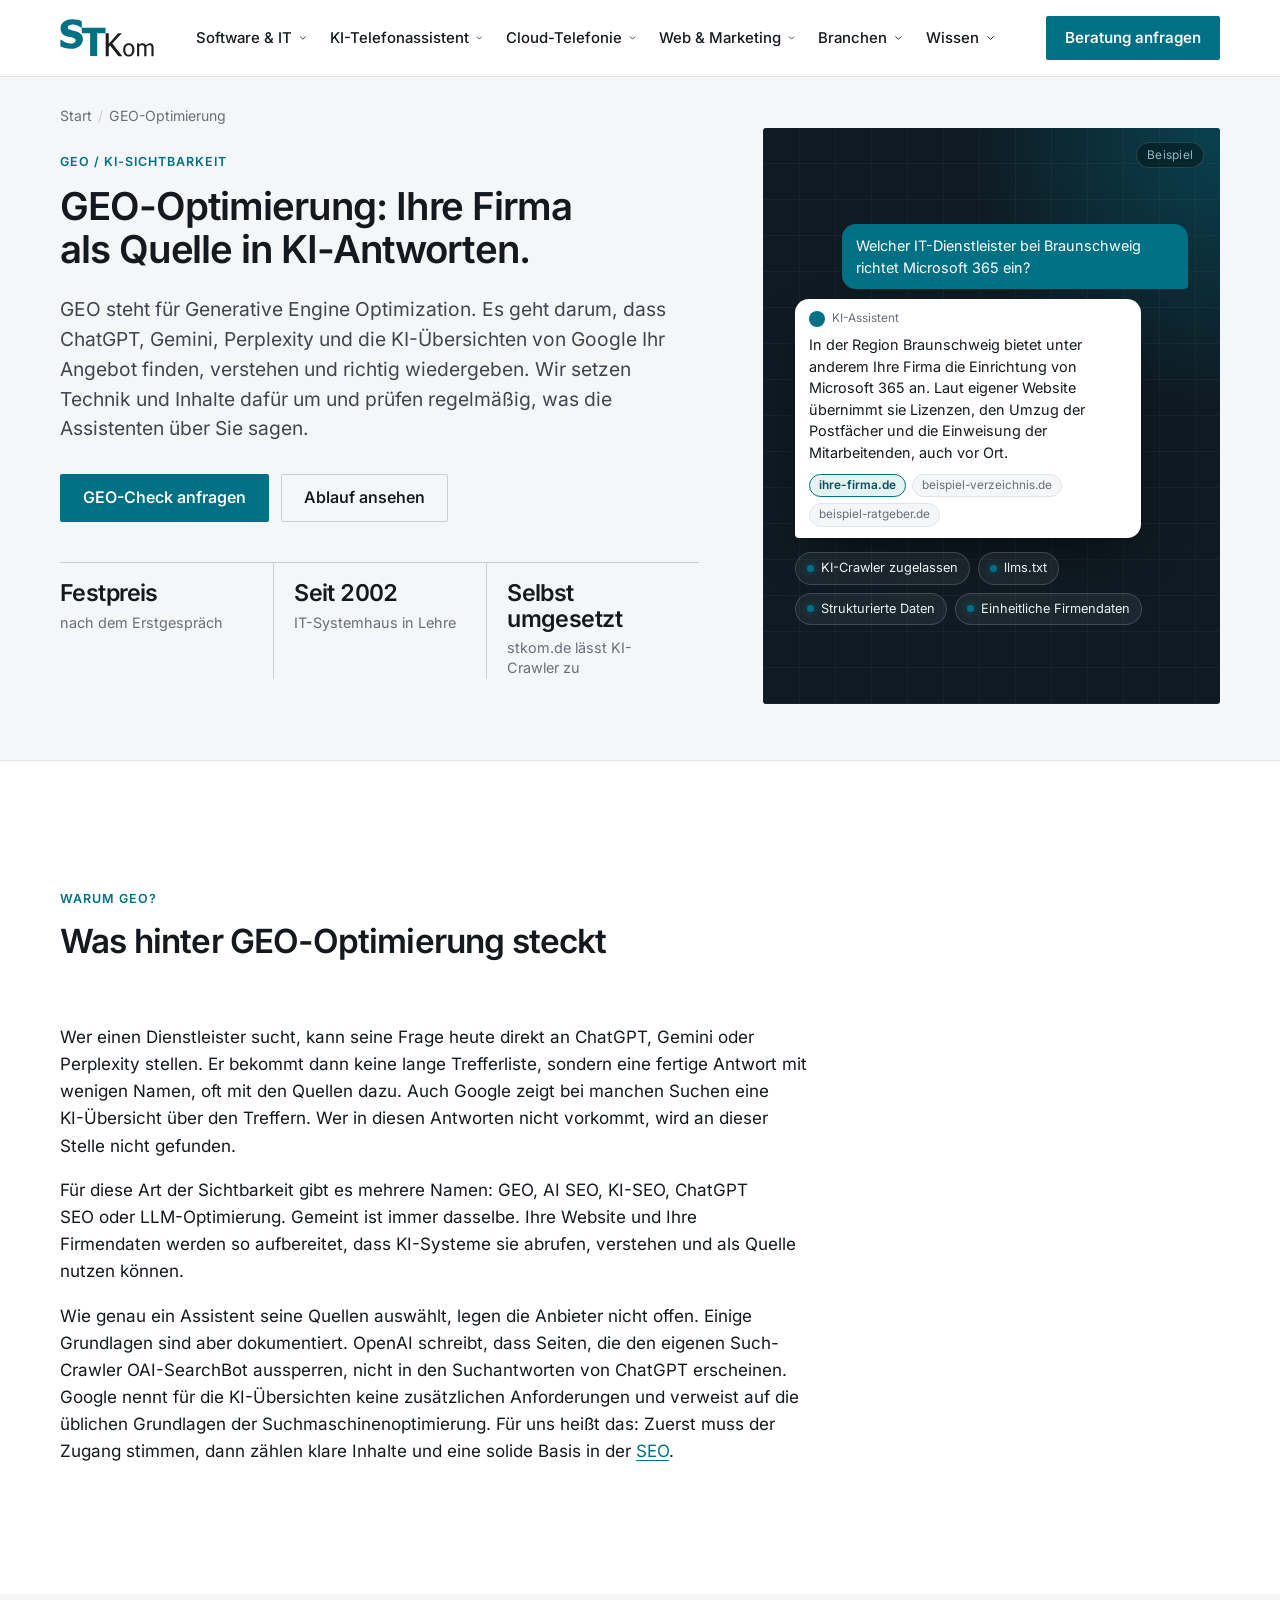
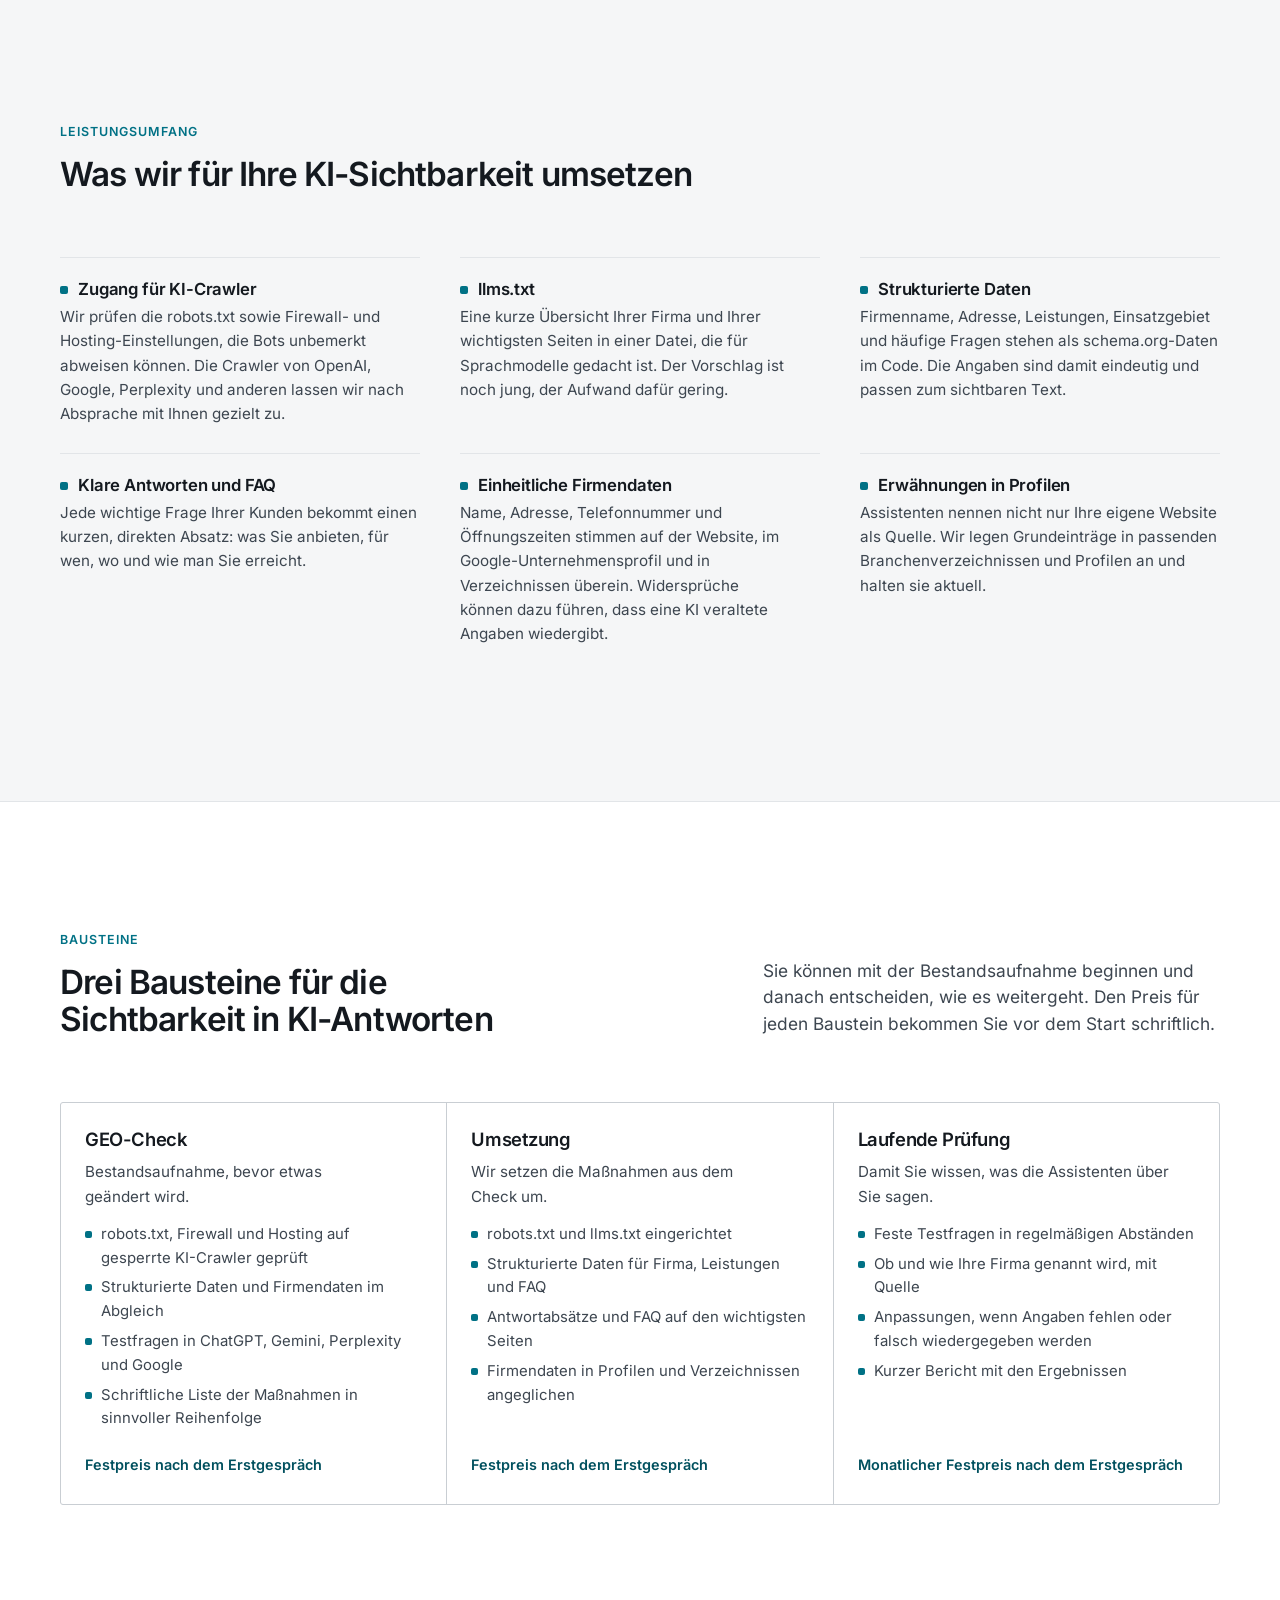
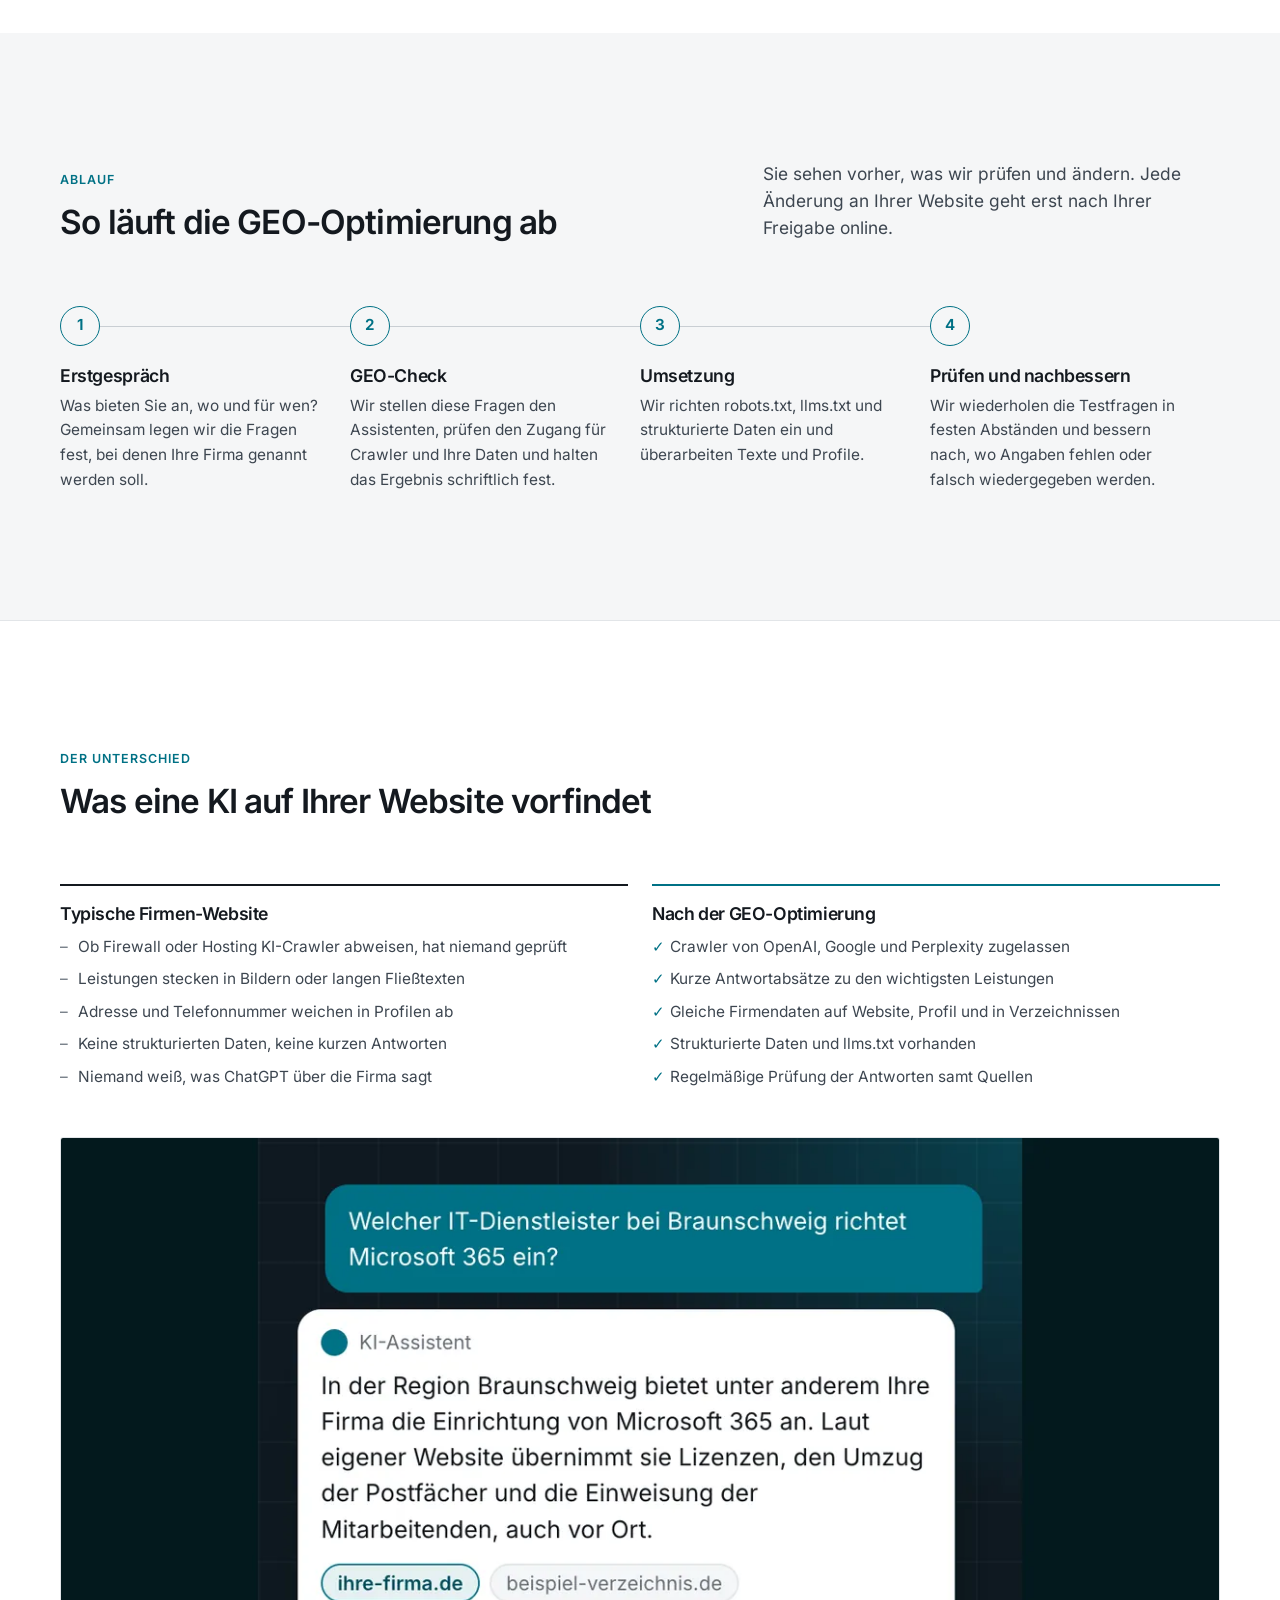
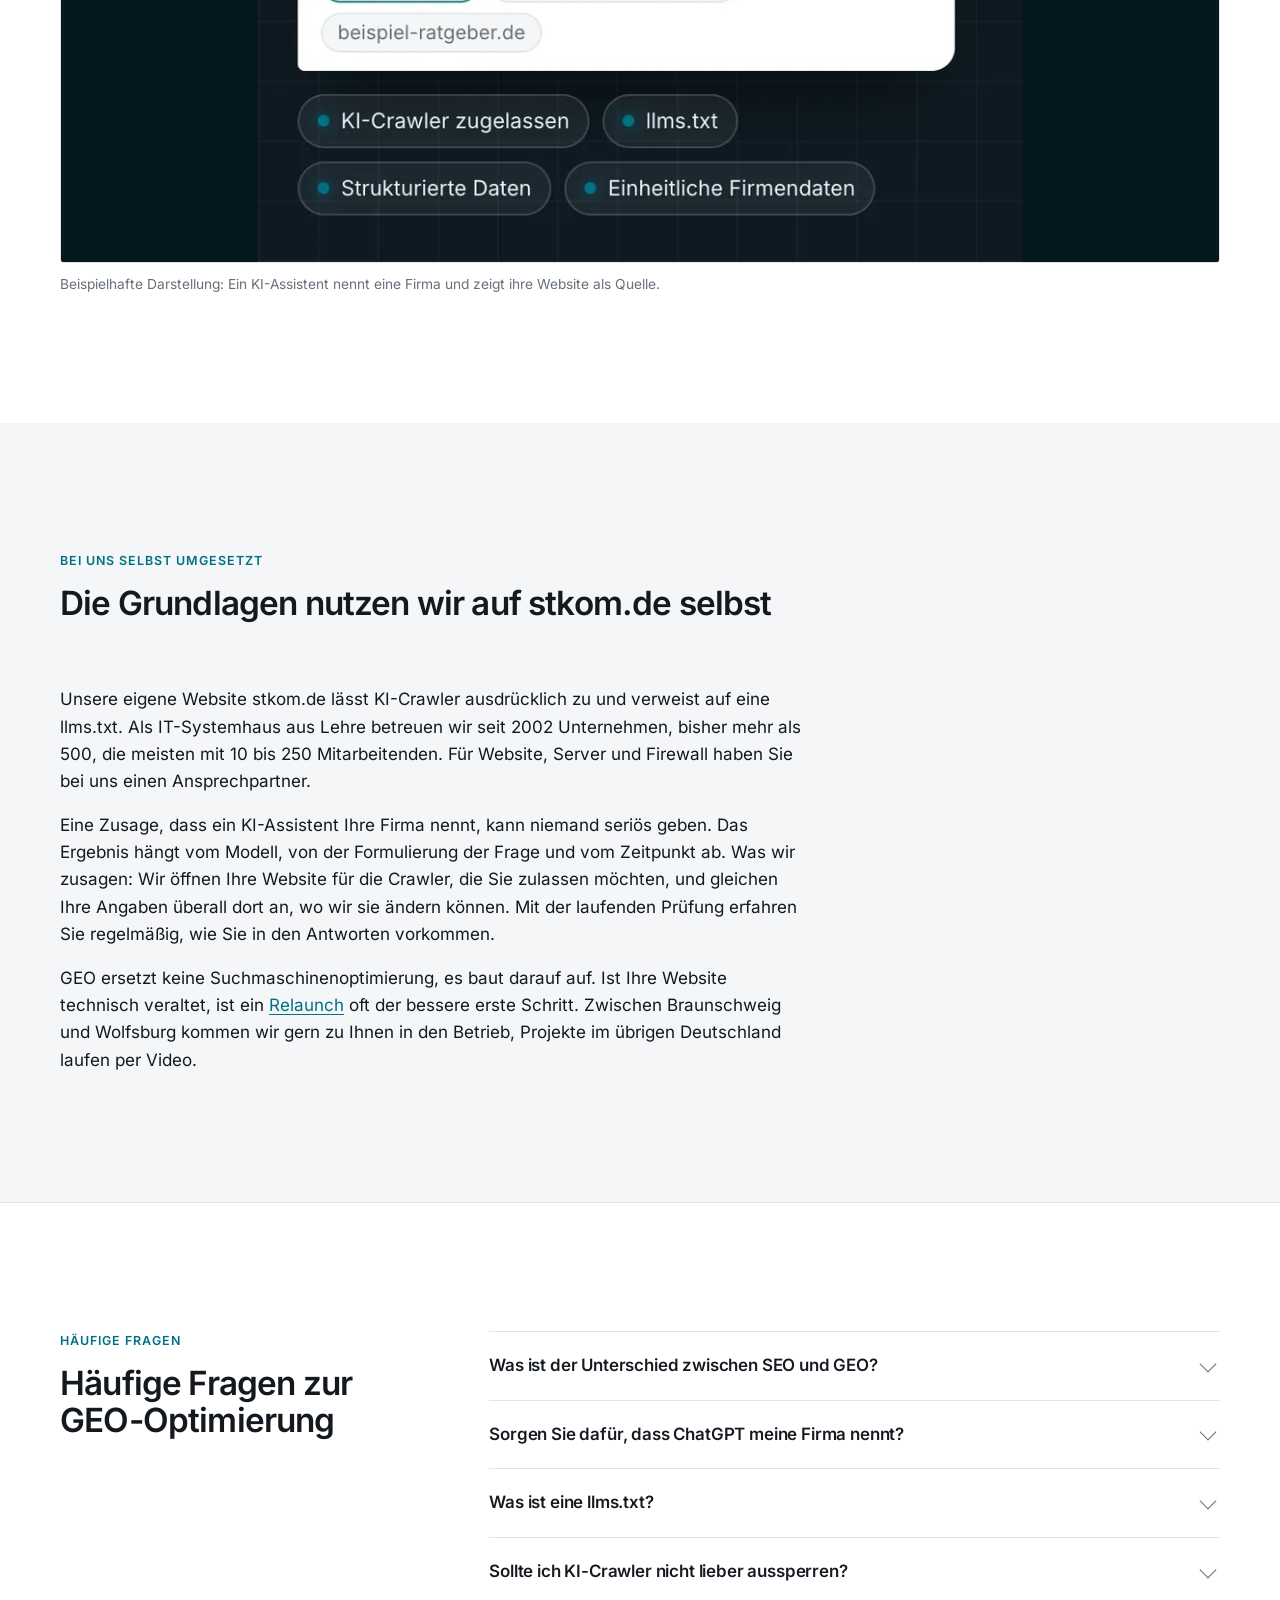
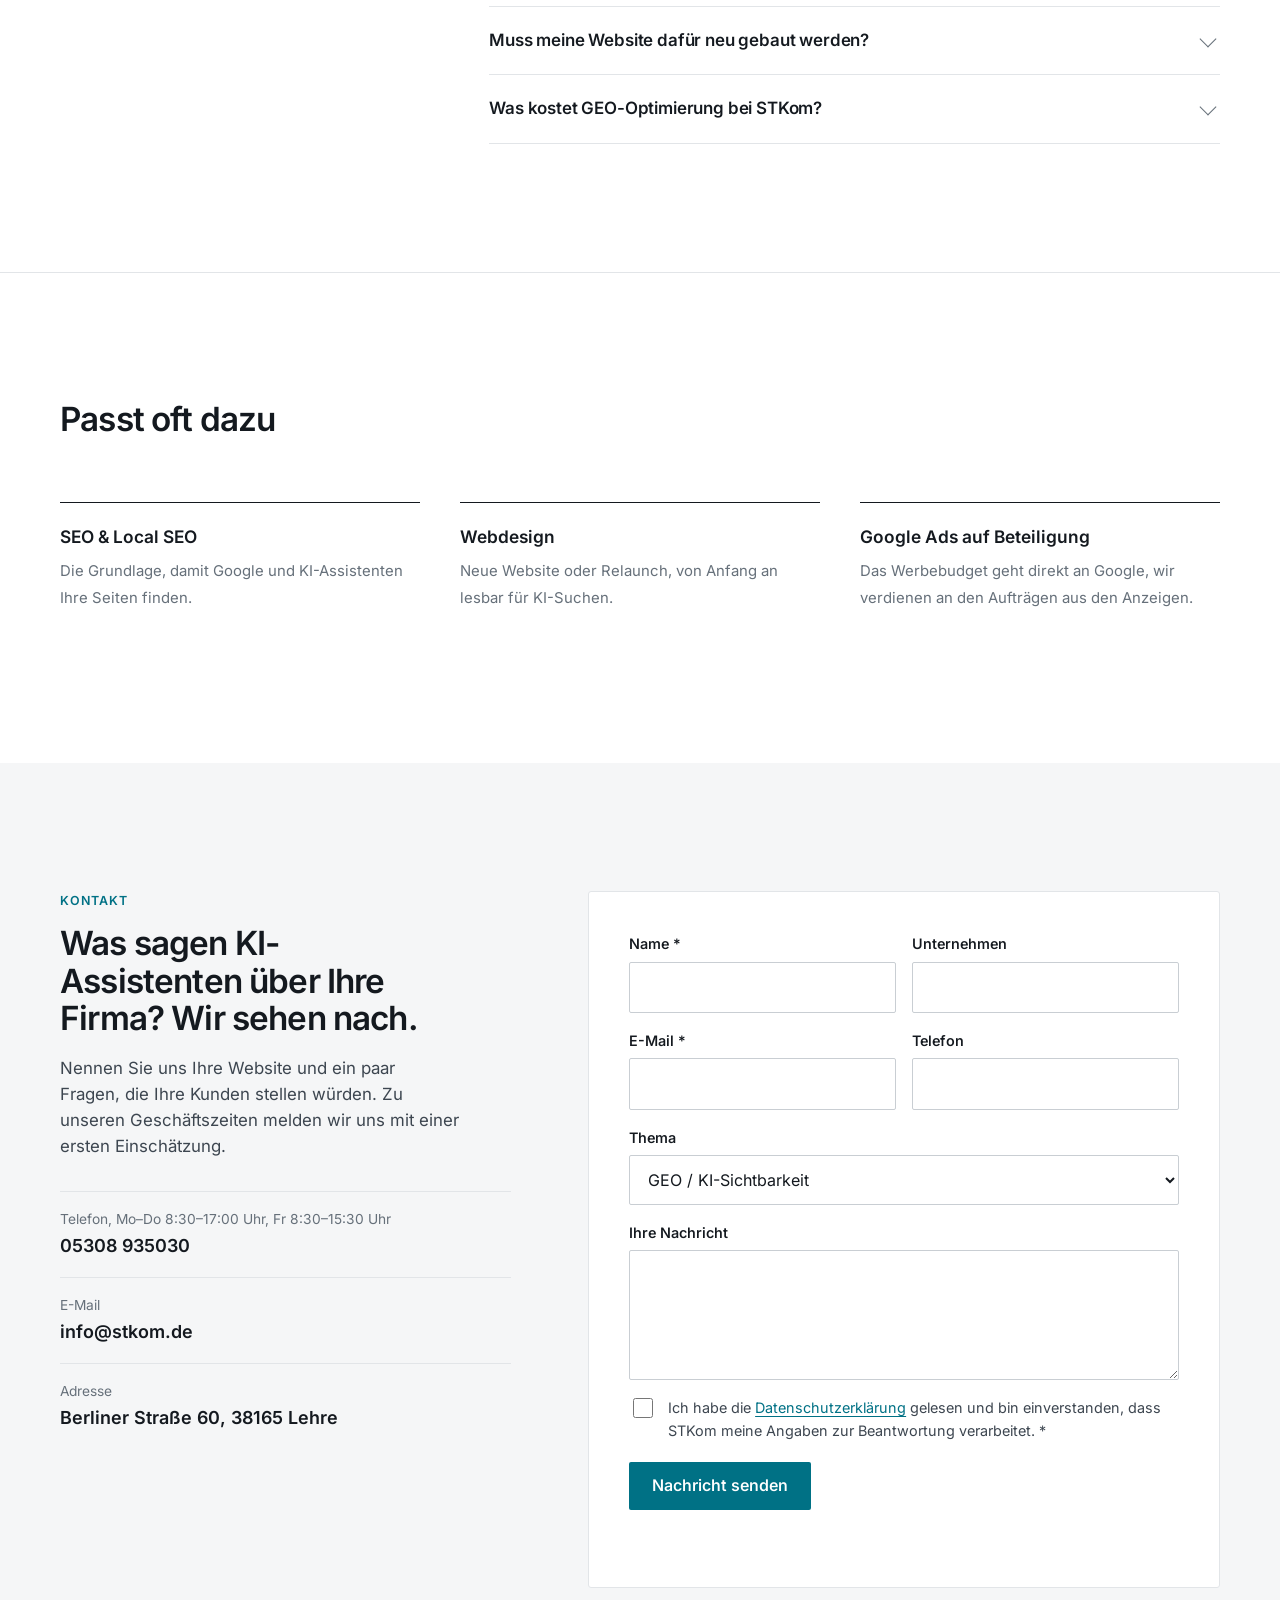
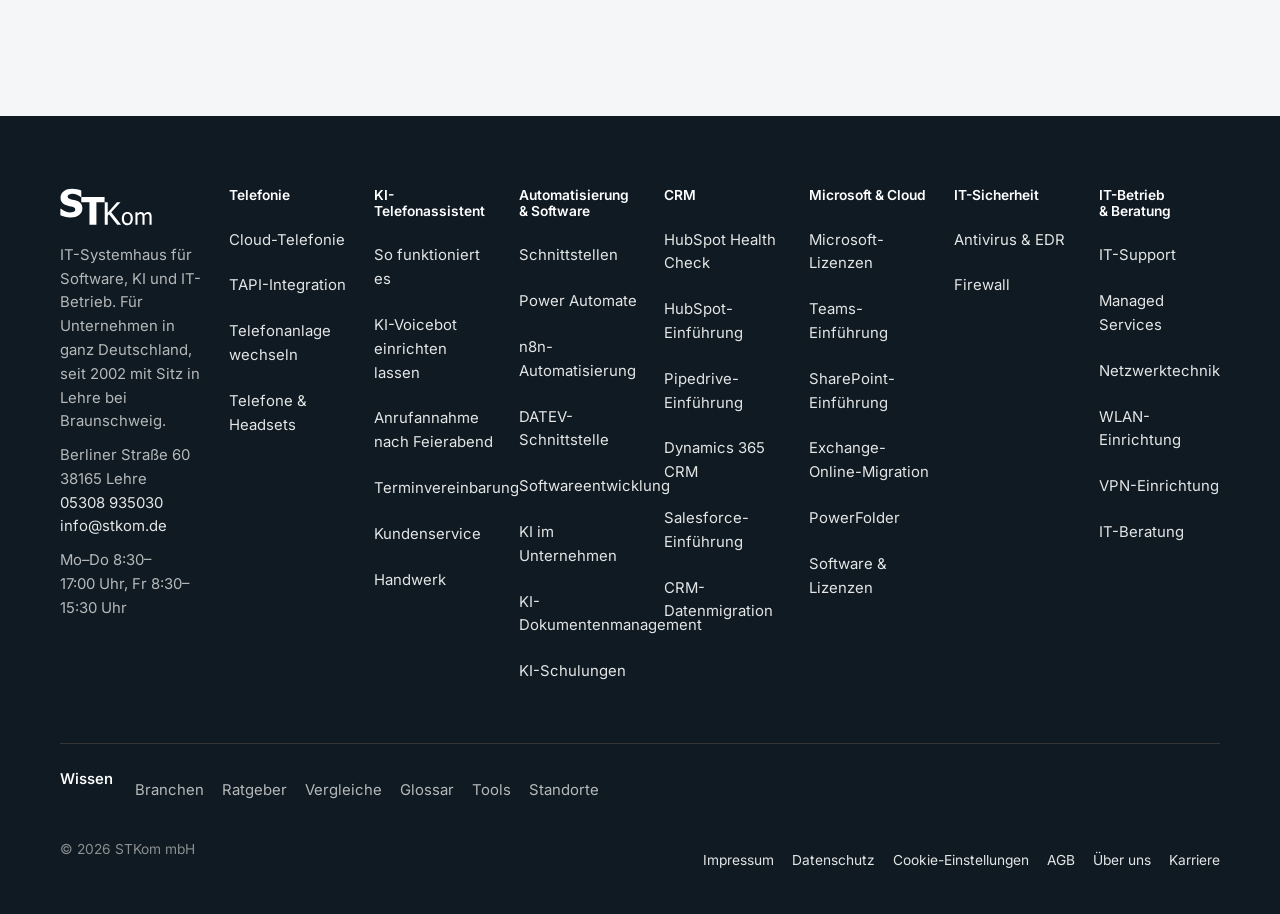
==== geo-optimierung/index.html @ d3256271 "Entwurf" ====
<!doctype html>
<html lang="de">
<head>
<meta charset="utf-8">
<meta name="viewport" content="width=device-width, initial-scale=1">
<title>GEO-Optimierung für ChatGPT, Gemini &amp; KI-Suche | STKom</title>
<meta name="description" content="Wir bereiten Ihre Website für ChatGPT, Gemini und KI-Übersichten auf. Den Festpreis nennen wir nach dem Erstgespräch.">
<meta name="robots" content="noindex, nofollow">
<link rel="canonical" href="https://www.stkom.de/geo-optimierung/">
<link rel="preload" href="./../fonts/inter-latin.woff2" as="font" type="font/woff2" crossorigin>

<link rel="stylesheet" href="./../css/site.css?v=f5492042d1">
<link rel="stylesheet" href="./../css/web.css?v=b088861d95">
<script>document.documentElement.classList.add('js')</script>
<link rel="icon" href="./../img/logo-stkom.svg" type="image/svg+xml">
<meta name="theme-color" content="#04191d">
<meta property="og:type" content="website"><meta property="og:locale" content="de_DE"><meta property="og:site_name" content="STKom">
<meta property="og:title" content="GEO-Optimierung für ChatGPT, Gemini &amp; KI-Suche | STKom"><meta property="og:description" content="Wir bereiten Ihre Website für ChatGPT, Gemini und KI-Übersichten auf. Den Festpreis nennen wir nach dem Erstgespräch.">
<meta property="og:url" content="https://www.stkom.de/geo-optimierung/"><meta property="og:image" content="https://www.stkom.de/img/og-default.jpg">
<meta name="twitter:card" content="summary_large_image">
<meta name="geo.region" content="DE-NI"><meta name="geo.placename" content="Lehre">
<script type="application/ld+json">{"@context":"https://schema.org","@graph":[{"@type":["LocalBusiness","ProfessionalService"],"@id":"https://www.stkom.de/#org","name":"STKom mbH","legalName":"STKom Softwaregesellschaft für Technik und Kommunikation mbH","url":"https://www.stkom.de/","logo":"https://www.stkom.de/img/logo-stkom-512.png","image":"https://www.stkom.de/img/og-default.jpg","telephone":"+49 5308 935030","faxNumber":"+49 5308 990443","email":"info@stkom.de","foundingDate":"2002","address":{"@type":"PostalAddress","streetAddress":"Berliner Straße 60","postalCode":"38165","addressLocality":"Lehre","addressRegion":"Niedersachsen","addressCountry":"DE"},"geo":{"@type":"GeoCoordinates","latitude":52.3282222,"longitude":10.6671613},"openingHoursSpecification":[{"@type":"OpeningHoursSpecification","dayOfWeek":["Monday","Tuesday","Wednesday","Thursday"],"opens":"08:30","closes":"17:00"},{"@type":"OpeningHoursSpecification","dayOfWeek":"Friday","opens":"08:30","closes":"15:30"}],"areaServed":[{"@type":"Country","name":"Deutschland"},{"@type":"City","name":"Lehre"},{"@type":"City","name":"Braunschweig"},{"@type":"City","name":"Wolfsburg"},{"@type":"City","name":"Wolfenbüttel"},{"@type":"City","name":"Peine"},{"@type":"City","name":"Gifhorn"},{"@type":"City","name":"Helmstedt"},{"@type":"City","name":"Salzgitter"},{"@type":"City","name":"Königslutter am Elm"},{"@type":"State","name":"Niedersachsen"}],"vatID":"DE813484703","sameAs":["https://www.linkedin.com/company/stkom-mbh","https://www.facebook.com/STKommbH/"]},{"@type":"WebSite","@id":"https://www.stkom.de/#website","url":"https://www.stkom.de/","name":"STKom","inLanguage":"de-DE","publisher":{"@id":"https://www.stkom.de/#org"}},{"@type":"WebPage","@id":"https://www.stkom.de/geo-optimierung/#page","url":"https://www.stkom.de/geo-optimierung/","name":"GEO-Optimierung für ChatGPT, Gemini & KI-Suche | STKom","description":"Wir bereiten Ihre Website für ChatGPT, Gemini und KI-Übersichten auf. Den Festpreis nennen wir nach dem Erstgespräch.","isPartOf":{"@id":"https://www.stkom.de/#website"},"inLanguage":"de-DE","dateModified":"2026-10-31","about":{"@id":"https://www.stkom.de/#org"}},{"@type":"BreadcrumbList","itemListElement":[{"@type":"ListItem","position":1,"name":"Start","item":"https://www.stkom.de/"},{"@type":"ListItem","position":2,"name":"GEO-Optimierung","item":"https://www.stkom.de/geo-optimierung/"}]},{"@type":"Service","@id":"https://www.stkom.de/geo-optimierung/#service","name":"GEO-Optimierung","serviceType":"Generative Engine Optimization (GEO)","description":"Wir bereiten Ihre Website für ChatGPT, Gemini und KI-Übersichten auf. Den Festpreis nennen wir nach dem Erstgespräch.","provider":{"@id":"https://www.stkom.de/#org"},"url":"https://www.stkom.de/geo-optimierung/","areaServed":[{"@type":"Country","name":"Deutschland"},{"@type":"Country","name":"Deutschland"},{"@type":"City","name":"Lehre"},{"@type":"City","name":"Braunschweig"},{"@type":"City","name":"Wolfsburg"},{"@type":"City","name":"Wolfenbüttel"},{"@type":"City","name":"Peine"},{"@type":"City","name":"Gifhorn"},{"@type":"City","name":"Helmstedt"},{"@type":"City","name":"Salzgitter"},{"@type":"City","name":"Königslutter am Elm"}]},{"@type":"FAQPage","@id":"https://www.stkom.de/geo-optimierung/#faq","mainEntity":[{"@type":"Question","name":"Was ist der Unterschied zwischen SEO und GEO?","acceptedAnswer":{"@type":"Answer","text":"SEO zielt auf die Trefferliste bei Google. GEO zielt auf die Antworten von KI-Assistenten wie ChatGPT, Gemini und Perplexity und auf die KI-Übersichten bei Google. Vieles überschneidet sich, denn eine schnelle, gut gegliederte Website mit klaren Inhalten hilft bei beidem. GEO ergänzt das um den Zugang für KI-Crawler, eindeutige Firmendaten und die Prüfung der KI-Antworten."}},{"@type":"Question","name":"Sorgen Sie dafür, dass ChatGPT meine Firma nennt?","acceptedAnswer":{"@type":"Answer","text":"Das kann kein Anbieter zusagen, denn die Antworten ändern sich. Wir schaffen die Voraussetzungen und prüfen regelmäßig, ob und wie Sie genannt werden. Das Ergebnis bekommen Sie schriftlich."}},{"@type":"Question","name":"Was ist eine llms.txt?","acceptedAnswer":{"@type":"Answer","text":"Eine einfache Textdatei im Hauptverzeichnis Ihrer Website, die Ihre Firma kurz beschreibt und auf die wichtigsten Seiten verweist. Der Vorschlag ist noch jung, und ob die großen Anbieter die Datei auswerten, ist nicht verbindlich geklärt. Weil sie wenig Aufwand macht, richten wir sie trotzdem mit ein."}},{"@type":"Question","name":"Sollte ich KI-Crawler nicht lieber aussperren?","acceptedAnswer":{"@type":"Answer","text":"Das entscheiden Sie. Manche Crawler sammeln Daten für das Training von Sprachmodellen, andere rufen Seiten für Suchantworten ab. Wir erklären Ihnen den Unterschied und richten die robots.txt so ein, wie Sie es möchten. Wer die Such-Crawler eines Anbieters aussperrt, verzichtet damit in der Regel auf dessen Suchantworten."}},{"@type":"Question","name":"Muss meine Website dafür neu gebaut werden?","acceptedAnswer":{"@type":"Answer","text":"Nicht unbedingt. Vieles lässt sich auf einer bestehenden Website umsetzen, etwa robots.txt, llms.txt und strukturierte Daten. Ist die Seite technisch veraltet oder fehlen Seiten zu Ihren Leistungen, besprechen wir, ob eine neue Website sinnvoller ist."}},{"@type":"Question","name":"Was kostet GEO-Optimierung bei STKom?","acceptedAnswer":{"@type":"Answer","text":"Das hängt vom Zustand Ihrer Website und vom Umfang Ihrer Leistungen und Standorte ab. Nach dem Erstgespräch bekommen Sie für jeden Baustein einen Festpreis."}}]}]}</script>
</head>
<body>
<a class="skip" href="#main">Zum Inhalt springen</a>
<header class="hdr hdr--dark"><div class="wrap hdr__bar">
<a class="hdr__logo" href="https://www.stkom.de/" aria-label="STKom – zur Startseite"><img src="./../img/logo-stkom.svg" alt="STKom" width="160" height="57"></a>
<nav class="nav" aria-label="Hauptnavigation"><ul>
<li class="nav__item" data-mega><button class="nav__link" aria-expanded="false" aria-haspopup="true">Software &amp; IT<svg viewBox="0 0 24 24" fill="none" stroke="currentColor" stroke-width="2" stroke-linecap="round" stroke-linejoin="round" aria-hidden="true"><path d="m6 9 6 6 6-6"/></svg></button><div class="mega mega--wide"><div class="mega__grid mega__grid--5"><div class="mega__col"><h3><a href="https://www.stkom.de/automatisierung/">Automatisierung &amp; Software</a></h3><ul><li><a href="https://www.stkom.de/schnittstellen/">Schnittstellen</a></li><li><a href="https://www.stkom.de/power-automate/">Power Automate</a></li><li><a href="https://www.stkom.de/n8n-automatisierung/">n8n-Automatisierung</a></li><li><a href="https://www.stkom.de/datev-schnittstelle/">DATEV-Schnittstelle</a></li><li><a href="https://www.stkom.de/softwareentwicklung/">Softwareentwicklung</a></li><li><a href="https://www.stkom.de/ki-touch-display/">KI im Unternehmen</a></li><li><a href="https://www.stkom.de/ki-dokumentenmanagement/">KI-Dokumentenmanagement</a></li><li><a href="https://www.stkom.de/ki-schulung/">KI-Schulungen</a></li></ul></div><div class="mega__col"><h3><a href="https://www.stkom.de/crm-implementierung/">CRM</a></h3><ul><li><a href="https://www.stkom.de/hubspot-check/">HubSpot Health Check</a></li><li><a href="https://www.stkom.de/hubspot-agentur/">HubSpot-Einführung</a></li><li><a href="https://www.stkom.de/pipedrive-einfuehrung/">Pipedrive-Einführung</a></li><li><a href="https://www.stkom.de/dynamics-365-crm/">Dynamics 365 CRM</a></li><li><a href="https://www.stkom.de/salesforce-einfuehrung/">Salesforce-Einführung</a></li><li><a href="https://www.stkom.de/crm-datenmigration/">CRM-Datenmigration</a></li></ul></div><div class="mega__col"><h3><a href="https://www.stkom.de/microsoft-365/">Microsoft &amp; Cloud</a></h3><ul><li><a href="https://www.stkom.de/microsoft-lizenzen/">Microsoft-Lizenzen</a></li><li><a href="https://www.stkom.de/microsoft-teams-einfuehrung/">Teams-Einführung</a></li><li><a href="https://www.stkom.de/sharepoint-einfuehrung/">SharePoint-Einführung</a></li><li><a href="https://www.stkom.de/exchange-online-migration/">Exchange-Online-Migration</a></li><li><a href="https://www.stkom.de/powerfolder/">PowerFolder</a></li><li><a href="https://www.stkom.de/software/">Software &amp; Lizenzen</a></li></ul></div><div class="mega__col"><h3><a href="https://www.stkom.de/it-sicherheit/">IT-Sicherheit</a></h3><ul><li><a href="https://www.stkom.de/antivirus/">Antivirus &amp; EDR</a></li><li><a href="https://www.stkom.de/firewall/">Firewall</a></li></ul></div><div class="mega__col"><h3><a href="https://www.stkom.de/it-services/">IT-Betrieb &amp; Beratung</a></h3><ul><li><a href="https://www.stkom.de/it-support/">IT-Support</a></li><li><a href="https://www.stkom.de/managed-services/">Managed Services</a></li><li><a href="https://www.stkom.de/netzwerktechnik/">Netzwerktechnik</a></li><li><a href="https://www.stkom.de/wlan-einrichtung/">WLAN-Einrichtung</a></li><li><a href="https://www.stkom.de/vpn-einrichtung/">VPN-Einrichtung</a></li><li><a href="https://www.stkom.de/it-beratung/">IT-Beratung</a></li></ul></div></div><div class="mega__foot"><span>Alles rund um Ihre IT – aus einer Hand, wenn Sie wollen.</span><a href="https://www.stkom.de/leistungen/">Alle Leistungen</a></div></div></li>
<li class="nav__item" data-mega><button class="nav__link" aria-expanded="false" aria-haspopup="true">KI-Telefonassistent<svg viewBox="0 0 24 24" fill="none" stroke="currentColor" stroke-width="2" stroke-linecap="round" stroke-linejoin="round" aria-hidden="true"><path d="m6 9 6 6 6-6"/></svg></button><div class="mega mega--wide"><div class="mega__grid mega__grid--3"><div class="mega__col"><h3><a href="https://www.stkom.de/ki-voice-agents/">KI-Telefonassistent</a></h3><ul><li><a href="https://www.stkom.de/ki-voice-agents/">Überblick</a></li><li><a href="https://www.stkom.de/ki-telefonassistent/so-funktioniert-es/">So funktioniert es</a></li><li><a href="https://www.stkom.de/ki-telefonassistent/voicebot-einrichten/">KI-Voicebot einrichten lassen</a></li><li><a href="https://www.stkom.de/ki-telefonassistent/anrufannahme-nach-feierabend/">Anrufannahme nach Feierabend</a></li><li><a href="https://www.stkom.de/ki-telefonassistent/terminvereinbarung/">Terminvereinbarung</a></li><li><a href="https://www.stkom.de/ki-telefonassistent/kundenservice/">Kundenservice</a></li><li><a href="https://www.stkom.de/ki-telefonassistent/bestellannahme/">Bestellannahme</a></li><li><a href="https://www.stkom.de/whatsapp-assistent/">WhatsApp-Assistent</a></li></ul></div><div class="mega__col"><h3>Nach Branche</h3><ul><li><a href="https://www.stkom.de/ki-telefonassistent/handwerk/">Handwerk</a></li><li><a href="https://www.stkom.de/ki-telefonassistent/arztpraxis/">Arztpraxis</a></li><li><a href="https://www.stkom.de/ki-telefonassistent/hausverwaltung/">Hausverwaltung</a></li><li><a href="https://www.stkom.de/ki-telefonassistent/kanzlei/">Kanzlei</a></li><li><a href="https://www.stkom.de/ki-telefonassistent/autohaus-werkstatt/">Autohaus &amp; Werkstatt</a></li><li><a href="https://www.stkom.de/ki-telefonassistent/zahnarztpraxis/">Zahnarztpraxis</a></li><li><a href="https://www.stkom.de/ki-telefonassistent/tierarztpraxis/">Tierarztpraxis</a></li><li><a href="https://www.stkom.de/ki-telefonassistent/physiotherapie/">Physiotherapie</a></li><li><a href="https://www.stkom.de/ki-telefonassistent/pflegedienst/">Pflegedienst</a></li><li><a href="https://www.stkom.de/ki-telefonassistent/immobilienmakler/">Immobilienmakler</a></li><li><a href="https://www.stkom.de/ki-voice-agents/">Alle Einsatzfälle …</a></li></ul></div><div class="mega__col"><h3><a href="https://www.stkom.de/standorte/">Einsatzgebiet</a></h3><ul class="mega__stack"><li><a href="https://www.stkom.de/kontakt/">Deutschlandweit<span>Remote und per Videokonferenz, vor Ort nach Absprache</span></a></li><li><a href="https://www.stkom.de/standorte/">Standorte &amp; Vor-Ort-Service<span>Sitz in Lehre bei Braunschweig</span></a></li></ul></div></div><div class="mega__foot"><span>Nimmt Anrufe an, wenn niemand kann – auch nach Feierabend.</span><a href="https://www.stkom.de/ki-voice-agents/">So funktioniert der Assistent</a></div></div></li>
<li class="nav__item" data-mega><button class="nav__link" aria-expanded="false" aria-haspopup="true">Cloud-Telefonie<svg viewBox="0 0 24 24" fill="none" stroke="currentColor" stroke-width="2" stroke-linecap="round" stroke-linejoin="round" aria-hidden="true"><path d="m6 9 6 6 6-6"/></svg></button><div class="mega mega--wide"><div class="mega__grid mega__grid--3"><div class="mega__col"><h3><a href="https://www.stkom.de/telefonie/">Cloud-Telefonie</a></h3><ul><li><a href="https://www.stkom.de/cloud-telefonie/">Cloud-Telefonanlage</a></li><li><a href="https://www.stkom.de/tapi-integration/">TAPI-Integration</a></li><li><a href="https://www.stkom.de/telefonanlage-wechseln/">Telefonanlage wechseln</a></li><li><a href="https://www.stkom.de/telefonie-hardware/">Telefone &amp; Headsets</a></li><li><a href="https://www.stkom.de/tapicall/">TAPICall (ESTOS)</a></li><li><a href="https://www.stkom.de/rufnummernportierung/">Rufnummernportierung</a></li><li><a href="https://www.stkom.de/sip-trunk/">SIP-Trunk</a></li></ul></div><div class="mega__col"><h3>Funktionen</h3><ul><li><a href="https://www.stkom.de/teams-telefonie/">Teams-Telefonie</a></li><li><a href="https://www.stkom.de/handy-als-nebenstelle/">Handy als Nebenstelle</a></li><li><a href="https://www.stkom.de/warteschleife-ansagen/">Warteschleife &amp; Ansagen</a></li><li><a href="https://www.stkom.de/ivr-sprachmenue/">Sprachmenü (IVR)</a></li><li><a href="https://www.stkom.de/callcenter-funktionen/">Callcenter-Funktionen</a></li><li><a href="https://www.stkom.de/fax-to-mail/">Fax to Mail</a></li><li><a href="https://www.stkom.de/telefonanlage-kleine-unternehmen/">Für kleine Unternehmen</a></li></ul></div><div class="mega__col"><h3><a href="https://www.stkom.de/standorte/">Einsatzgebiet</a></h3><ul class="mega__stack"><li><a href="https://www.stkom.de/kontakt/">Deutschlandweit<span>Remote und per Videokonferenz, vor Ort nach Absprache</span></a></li><li><a href="https://www.stkom.de/standorte/">Standorte &amp; Vor-Ort-Service<span>Sitz in Lehre bei Braunschweig</span></a></li></ul></div></div><div class="mega__foot"><span>Rufnummer bleibt, alte Anlage läuft bis zum Umschalttag. Am Umschalttag sind wir vor Ort.</span><a href="https://www.stkom.de/kontakt/">Angebot anfragen</a></div></div></li>
<li class="nav__item" data-mega><button class="nav__link" aria-expanded="false" aria-haspopup="true">Web &amp; Marketing<svg viewBox="0 0 24 24" fill="none" stroke="currentColor" stroke-width="2" stroke-linecap="round" stroke-linejoin="round" aria-hidden="true"><path d="m6 9 6 6 6-6"/></svg></button><div class="mega mega--mid"><div class="mega__grid mega__grid--2"><div class="mega__col"><h3><a href="/webdesign/">Website</a></h3><ul class="mega__stack"><li><a href="/webdesign/">Webdesign<span>Neue Website oder Relaunch zum Festpreis</span></a></li><li><a href="/webdesign-braunschweig/">Webdesign Braunschweig<span>Termin bei Ihnen vor Ort</span></a></li><li><a href="/webdesign-wolfsburg/">Webdesign Wolfsburg<span>Termin bei Ihnen vor Ort</span></a></li></ul></div><div class="mega__col"><h3><a href="/seo/">Sichtbarkeit</a></h3><ul class="mega__stack"><li><a href="/seo/">SEO &amp; Local SEO<span>Bei Google gefunden werden</span></a></li><li><a href="/geo-optimierung/">GEO<span>In ChatGPT &amp; KI-Antworten genannt werden</span></a></li><li><a href="/google-ads-betreuung/">Google Ads auf Beteiligung<span>Budget an Google, wir verdienen am Auftrag</span></a></li></ul></div></div></div></li>
<li class="nav__item" data-mega><button class="nav__link" aria-expanded="false" aria-haspopup="true">Branchen<svg viewBox="0 0 24 24" fill="none" stroke="currentColor" stroke-width="2" stroke-linecap="round" stroke-linejoin="round" aria-hidden="true"><path d="m6 9 6 6 6-6"/></svg></button><div class="mega mega--mid"><div class="mega__grid mega__grid--3"><div class="mega__col"><h3><a href="https://www.stkom.de/branchen/">Branchen</a></h3><ul><li><a href="https://www.stkom.de/branchen/handwerk/">Handwerk</a></li><li><a href="https://www.stkom.de/branchen/maschinenbau-industrie/">Maschinenbau &amp; Industrie</a></li><li><a href="https://www.stkom.de/branchen/automotive-zulieferer/">Automotive-Zulieferer</a></li><li><a href="https://www.stkom.de/branchen/steuerberater-kanzleien/">Steuerberater &amp; Kanzleien</a></li><li><a href="https://www.stkom.de/branchen/hausverwaltung-immobilien/">Hausverwaltung &amp; Immobilien</a></li><li><a href="https://www.stkom.de/branchen/logistik-spedition/">Logistik &amp; Spedition</a></li><li><a href="https://www.stkom.de/branchen/handel-grosshandel/">Handel &amp; Großhandel</a></li><li><a href="https://www.stkom.de/branchen/dienstleister-agenturen/">Dienstleister &amp; Agenturen</a></li><li><a href="https://www.stkom.de/branchen/arztpraxen-gesundheit/">Arztpraxen &amp; Gesundheit</a></li></ul></div><div class="mega__col"><h3><a href="https://www.stkom.de/standorte/">Einsatzgebiet</a></h3><ul class="mega__stack"><li><a href="https://www.stkom.de/kontakt/">Deutschlandweit<span>Remote und per Videokonferenz, vor Ort nach Absprache</span></a></li><li><a href="https://www.stkom.de/standorte/">Standorte &amp; Vor-Ort-Service<span>Sitz in Lehre bei Braunschweig</span></a></li></ul></div></div></div></li>
<li class="nav__item" data-mega><button class="nav__link" aria-expanded="false" aria-haspopup="true">Wissen<svg viewBox="0 0 24 24" fill="none" stroke="currentColor" stroke-width="2" stroke-linecap="round" stroke-linejoin="round" aria-hidden="true"><path d="m6 9 6 6 6-6"/></svg></button><div class="mega mega--mid"><div class="mega__grid mega__grid--2"><div class="mega__col"><h3>Wissen</h3><ul class="mega__stack"><li><a href="https://www.stkom.de/ratgeber/">Ratgeber<span>Praxiswissen für Entscheider</span></a></li><li><a href="https://www.stkom.de/vergleich/">Vergleiche<span>Systeme und Tarife gegenübergestellt</span></a></li><li><a href="https://www.stkom.de/glossar/">IT-Glossar<span>Begriffe kurz erklärt</span></a></li><li><a href="https://www.stkom.de/tools/">Kostenlose Tools<span>Ansagetexte, Rechner</span></a></li><li><a href="https://www.stkom.de/cloudya-app/">Cloudya-Anleitungen<span>Hilfe zur Telefonie-App</span></a></li></ul></div><div class="mega__col"><h3>STKom</h3><ul class="mega__stack"><li><a href="https://www.stkom.de/ueber-uns/">Über uns<span>Seit 2002 aus Lehre</span></a></li><li><a href="https://www.stkom.de/karriere/">Karriere<span>Offene Stellen</span></a></li><li><a href="https://www.stkom.de/support/">Support-Portal<span>Ticket und Status</span></a></li><li><a href="https://www.stkom.de/kontakt/">Kontakt<span>Telefon, E-Mail, Anfahrt</span></a></li></ul></div></div></div></li>
</ul></nav>
<div class="hdr__cta"><a class="hdr__phone" href="tel:+495308935030">05308 935030</a><a class="btn btn--signal" href="#kontakt">Beratung anfragen</a></div>
<button class="burger" aria-label="Menü" aria-expanded="false"><span></span><span></span><span></span></button>
</div></header>
<main id="main"><section class="dhero page-dark-top"><div class="wrap"><nav class="crumbs" aria-label="Brotkrumen"><ol><li><a href="https://www.stkom.de/">Start</a></li><li aria-current="page">GEO-Optimierung</li></ol></nav>
<div class="dhero__grid"><div class="dhero__text"><span class="kicker">GEO / KI-Sichtbarkeit</span>
<h1 class="t-h1 t-h1--long">GEO-Optimierung: Ihre Firma als Quelle in KI-Antworten.</h1>
<p class="lead">GEO steht für Generative Engine Optimization. Es geht darum, dass ChatGPT, Gemini, Perplexity und die KI-Übersichten von Google Ihr Angebot finden, verstehen und richtig wiedergeben. Wir setzen Technik und Inhalte dafür um und prüfen regelmäßig, was die Assistenten über Sie sagen.</p>
<div class="btn-row"><a class="btn btn--signal" href="#kontakt">GEO-Check anfragen</a><a class="btn btn--ghost" href="#ablauf">Ablauf ansehen</a></div>
<dl class="facts"><div><dt>Festpreis</dt><dd>nach dem&nbsp;Erstgespräch</dd></div><div><dt>Seit 2002</dt><dd>IT-Systemhaus in&nbsp;Lehre</dd></div><div><dt>Selbst umgesetzt</dt><dd>stkom.de lässt KI-Crawler&nbsp;zu</dd></div></dl></div>
<div class="stage stage--chat" role="group" aria-label="Beispiel: Ein KI-Assistent beantwortet eine Frage nach einem IT-Dienstleister und nennt eine Firma mit ihrer Website als Quelle"><span class="stage__tag">Beispiel</span>
<div class="chat" aria-hidden="true"><div class="bub bub--q">Welcher IT-Dienstleister bei Braunschweig richtet Microsoft 365 ein?</div>
<div class="bub bub--a"><span class="who">KI-Assistent</span><p data-text="In der Region Braunschweig bietet unter anderem Ihre Firma die Einrichtung von Microsoft 365 an. Laut eigener Website übernimmt sie Lizenzen, den Umzug der Postfächer und die Einweisung der Mitarbeitenden, auch vor Ort.">In der Region Braunschweig bietet unter anderem Ihre Firma die Einrichtung von Microsoft 365 an. Laut eigener Website übernimmt sie Lizenzen, den Umzug der Postfächer und die Einweisung der Mitarbeitenden, auch vor Ort.</p>
<div class="src"><span class="is-you">ihre-firma.de</span><span>beispiel-verzeichnis.de</span><span>beispiel-ratgeber.de</span></div></div></div>
<div class="chips" aria-hidden="true"><span class="chip-ok">KI-Crawler zugelassen</span><span class="chip-ok">llms.txt</span><span class="chip-ok">Strukturierte Daten</span><span class="chip-ok">Einheitliche Firmendaten</span></div>
</div></div></div></section>

<section class="section"><div class="wrap"><div class="sec-head sec-head--solo"><div><span class="kicker">Warum GEO?</span><h2 class="t-h2">Was hinter GEO-Optimierung steckt</h2></div></div>
<div class="prose"><p>Wer einen Dienstleister sucht, kann seine Frage heute direkt an ChatGPT, Gemini oder Perplexity stellen. Er bekommt dann keine lange Trefferliste, sondern eine fertige Antwort mit wenigen Namen, oft mit den Quellen dazu. Auch Google zeigt bei manchen Suchen eine KI-Übersicht über den Treffern. Wer in diesen Antworten nicht vorkommt, wird an dieser Stelle nicht gefunden.</p>
<p>Für diese Art der Sichtbarkeit gibt es mehrere Namen: GEO, AI SEO, KI-SEO, ChatGPT SEO oder LLM-Optimierung. Gemeint ist immer dasselbe. Ihre Website und Ihre Firmendaten werden so aufbereitet, dass KI-Systeme sie abrufen, verstehen und als Quelle nutzen können.</p>
<p>Wie genau ein Assistent seine Quellen auswählt, legen die Anbieter nicht offen. Einige Grundlagen sind aber dokumentiert. OpenAI schreibt, dass Seiten, die den eigenen Such-Crawler OAI-SearchBot aussperren, nicht in den Suchantworten von ChatGPT erscheinen. Google nennt für die KI-Übersichten keine zusätzlichen Anforderungen und verweist auf die üblichen Grundlagen der Suchmaschinenoptimierung. Für uns heißt das: Zuerst muss der Zugang stimmen, dann zählen klare Inhalte und eine solide Basis in der <a href="/seo/">SEO</a>.</p></div></div></section>

<section class="section section--paper"><div class="wrap"><div class="sec-head sec-head--solo"><div><span class="kicker">Leistungsumfang</span><h2 class="t-h2">Was wir für Ihre KI-Sichtbarkeit umsetzen</h2></div></div>
<div class="feat"><div class="feat__item"><h3>Zugang für KI-Crawler</h3><p>Wir prüfen die robots.txt sowie Firewall- und Hosting-Einstellungen, die Bots unbemerkt abweisen können. Die Crawler von OpenAI, Google, Perplexity und anderen lassen wir nach Absprache mit Ihnen gezielt zu.</p></div>
<div class="feat__item"><h3>llms.txt</h3><p>Eine kurze Übersicht Ihrer Firma und Ihrer wichtigsten Seiten in einer Datei, die für Sprachmodelle gedacht ist. Der Vorschlag ist noch jung, der Aufwand dafür gering.</p></div>
<div class="feat__item"><h3>Strukturierte Daten</h3><p>Firmenname, Adresse, Leistungen, Einsatzgebiet und häufige Fragen stehen als schema.org-Daten im Code. Die Angaben sind damit eindeutig und passen zum sichtbaren Text.</p></div>
<div class="feat__item"><h3>Klare Antworten und&nbsp;FAQ</h3><p>Jede wichtige Frage Ihrer Kunden bekommt einen kurzen, direkten Absatz: was Sie anbieten, für wen, wo und wie man Sie erreicht.</p></div>
<div class="feat__item"><h3>Einheitliche Firmendaten</h3><p>Name, Adresse, Telefonnummer und Öffnungszeiten stimmen auf der Website, im Google-Unternehmensprofil und in Verzeichnissen überein. Widersprüche können dazu führen, dass eine KI veraltete Angaben wiedergibt.</p></div>
<div class="feat__item"><h3>Erwähnungen in&nbsp;Profilen</h3><p>Assistenten nennen nicht nur Ihre eigene Website als Quelle. Wir legen Grundeinträge in passenden Branchenverzeichnissen und Profilen an und halten sie aktuell.</p></div></div></div></section>

<section class="section"><div class="wrap"><div class="sec-head"><div><span class="kicker">Bausteine</span><h2 class="t-h2">Drei Bausteine für die Sichtbarkeit in KI-Antworten</h2></div><p class="lead">Sie können mit der Bestandsaufnahme beginnen und danach entscheiden, wie es weitergeht. Den Preis für jeden Baustein bekommen Sie vor dem Start schriftlich.</p></div>
<div class="pakete"><div class="paket"><h3>GEO-Check</h3><p>Bestandsaufnahme, bevor etwas geändert wird.</p><ul><li>robots.txt, Firewall und Hosting auf gesperrte KI-Crawler geprüft</li><li>Strukturierte Daten und Firmendaten im Abgleich</li><li>Testfragen in ChatGPT, Gemini, Perplexity und Google</li><li>Schriftliche Liste der Maßnahmen in sinnvoller Reihenfolge</li></ul><p class="preis">Festpreis nach dem Erstgespräch</p></div>
<div class="paket"><h3>Umsetzung</h3><p>Wir setzen die Maßnahmen aus dem Check um.</p><ul><li>robots.txt und llms.txt eingerichtet</li><li>Strukturierte Daten für Firma, Leistungen und FAQ</li><li>Antwortabsätze und FAQ auf den wichtigsten Seiten</li><li>Firmendaten in Profilen und Verzeichnissen angeglichen</li></ul><p class="preis">Festpreis nach dem Erstgespräch</p></div>
<div class="paket"><h3>Laufende&nbsp;Prüfung</h3><p>Damit Sie wissen, was die Assistenten über Sie sagen.</p><ul><li>Feste Testfragen in regelmäßigen Abständen</li><li>Ob und wie Ihre Firma genannt wird, mit Quelle</li><li>Anpassungen, wenn Angaben fehlen oder falsch wiedergegeben werden</li><li>Kurzer Bericht mit den Ergebnissen</li></ul><p class="preis">Monatlicher Festpreis nach dem Erstgespräch</p></div></div></div></section>

<section class="section section--paper" id="ablauf"><div class="wrap"><div class="sec-head"><div><span class="kicker">Ablauf</span><h2 class="t-h2">So läuft die GEO-Optimierung&nbsp;ab</h2></div><p class="lead">Sie sehen vorher, was wir prüfen und ändern. Jede Änderung an Ihrer Website geht erst nach Ihrer Freigabe online.</p></div>
<ol class="steps" style="--n:4"><li><h3>Erstgespräch</h3><p>Was bieten Sie an, wo und für wen? Gemeinsam legen wir die Fragen fest, bei denen Ihre Firma genannt werden soll.</p></li>
<li><h3>GEO-Check</h3><p>Wir stellen diese Fragen den Assistenten, prüfen den Zugang für Crawler und Ihre Daten und halten das Ergebnis schriftlich fest.</p></li>
<li><h3>Umsetzung</h3><p>Wir richten robots.txt, llms.txt und strukturierte Daten ein und überarbeiten Texte und Profile.</p></li>
<li><h3>Prüfen und&nbsp;nachbessern</h3><p>Wir wiederholen die Testfragen in festen Abständen und bessern nach, wo Angaben fehlen oder falsch wiedergegeben werden.</p></li></ol></div></section>

<section class="section"><div class="wrap"><div class="sec-head sec-head--solo"><div><span class="kicker">Der Unterschied</span><h2 class="t-h2">Was eine KI auf Ihrer Website&nbsp;vorfindet</h2></div></div>
<div class="vs"><div><h3>Typische Firmen-Website</h3><ul><li>Ob Firewall oder Hosting KI-Crawler abweisen, hat niemand geprüft</li><li>Leistungen stecken in Bildern oder langen Fließtexten</li><li>Adresse und Telefonnummer weichen in Profilen ab</li><li>Keine strukturierten Daten, keine kurzen Antworten</li><li>Niemand weiß, was ChatGPT über die Firma sagt</li></ul></div>
<div class="is-us"><h3>Nach der GEO-Optimierung</h3><ul><li>Crawler von OpenAI, Google und Perplexity zugelassen</li><li>Kurze Antwortabsätze zu den wichtigsten Leistungen</li><li>Gleiche Firmendaten auf Website, Profil und in Verzeichnissen</li><li>Strukturierte Daten und llms.txt vorhanden</li><li>Regelmäßige Prüfung der Antworten samt Quellen</li></ul></div></div>
<figure class="figure" style="margin-top:48px"><img src="./../img/geo-optimierung-beispiel.webp" width="1200" height="750" loading="lazy" alt="Beispiel einer KI-Antwort im Chat, die eine Firma nennt und deren Website als Quelle anzeigt"><figcaption>Beispielhafte Darstellung: Ein KI-Assistent nennt eine Firma und zeigt ihre Website als Quelle.</figcaption></figure></div></section>

<section class="section section--paper"><div class="wrap"><div class="sec-head sec-head--solo"><div><span class="kicker">Bei uns selbst umgesetzt</span><h2 class="t-h2">Die Grundlagen nutzen wir auf stkom.de&nbsp;selbst</h2></div></div>
<div class="prose"><p>Unsere eigene Website stkom.de lässt KI-Crawler ausdrücklich zu und verweist auf eine llms.txt. Als IT-Systemhaus aus Lehre betreuen wir seit 2002 Unternehmen, bisher mehr als 500, die meisten mit 10 bis 250 Mitarbeitenden. Für Website, Server und Firewall haben Sie bei uns einen Ansprechpartner.</p>
<p>Eine Zusage, dass ein KI-Assistent Ihre Firma nennt, kann niemand seriös geben. Das Ergebnis hängt vom Modell, von der Formulierung der Frage und vom Zeitpunkt ab. Was wir zusagen: Wir öffnen Ihre Website für die Crawler, die Sie zulassen möchten, und gleichen Ihre Angaben überall dort an, wo wir sie ändern können. Mit der laufenden Prüfung erfahren Sie regelmäßig, wie Sie in den Antworten vorkommen.</p>
<p>GEO ersetzt keine Suchmaschinenoptimierung, es baut darauf auf. Ist Ihre Website technisch veraltet, ist ein <a href="/webdesign/">Relaunch</a> oft der bessere erste Schritt. Zwischen Braunschweig und Wolfsburg kommen wir gern zu Ihnen in den Betrieb, Projekte im übrigen Deutschland laufen per Video.</p></div></div></section>

<section class="section"><div class="wrap"><div class="faq"><div><span class="kicker">Häufige Fragen</span><h2 class="t-h2">Häufige Fragen zur GEO-Optimierung</h2></div><div class="faq__list">
<details><summary><h3>Was ist der Unterschied zwischen SEO und&nbsp;GEO?</h3></summary><div class="faq__a"><p>SEO zielt auf die Trefferliste bei Google. GEO zielt auf die Antworten von KI-Assistenten wie ChatGPT, Gemini und Perplexity und auf die KI-Übersichten bei Google. Vieles überschneidet sich, denn eine schnelle, gut gegliederte Website mit klaren Inhalten hilft bei beidem. GEO ergänzt das um den Zugang für KI-Crawler, eindeutige Firmendaten und die Prüfung der KI-Antworten.</p></div></details>
<details><summary><h3>Sorgen Sie dafür, dass ChatGPT meine Firma&nbsp;nennt?</h3></summary><div class="faq__a"><p>Das kann kein Anbieter zusagen, denn die Antworten ändern sich. Wir schaffen die Voraussetzungen und prüfen regelmäßig, ob und wie Sie genannt werden. Das Ergebnis bekommen Sie schriftlich.</p></div></details>
<details><summary><h3>Was ist eine&nbsp;llms.txt?</h3></summary><div class="faq__a"><p>Eine einfache Textdatei im Hauptverzeichnis Ihrer Website, die Ihre Firma kurz beschreibt und auf die wichtigsten Seiten verweist. Der Vorschlag ist noch jung, und ob die großen Anbieter die Datei auswerten, ist nicht verbindlich geklärt. Weil sie wenig Aufwand macht, richten wir sie trotzdem mit ein.</p></div></details>
<details><summary><h3>Sollte ich KI-Crawler nicht lieber&nbsp;aussperren?</h3></summary><div class="faq__a"><p>Das entscheiden Sie. Manche Crawler sammeln Daten für das Training von Sprachmodellen, andere rufen Seiten für Suchantworten ab. Wir erklären Ihnen den Unterschied und richten die robots.txt so ein, wie Sie es möchten. Wer die Such-Crawler eines Anbieters aussperrt, verzichtet damit in der Regel auf dessen Suchantworten.</p></div></details>
<details><summary><h3>Muss meine Website dafür neu gebaut&nbsp;werden?</h3></summary><div class="faq__a"><p>Nicht unbedingt. Vieles lässt sich auf einer bestehenden Website umsetzen, etwa robots.txt, llms.txt und strukturierte Daten. Ist die Seite technisch veraltet oder fehlen Seiten zu Ihren Leistungen, besprechen wir, ob eine neue Website sinnvoller ist.</p></div></details>
<details><summary><h3>Was kostet GEO-Optimierung bei&nbsp;STKom?</h3></summary><div class="faq__a"><p>Das hängt vom Zustand Ihrer Website und vom Umfang Ihrer Leistungen und Standorte ab. Nach dem Erstgespräch bekommen Sie für jeden Baustein einen Festpreis.</p></div></details>
</div></div></div></section>

<section class="section"><div class="wrap"><div class="sec-head sec-head--solo"><div><h2 class="t-h2">Passt oft&nbsp;dazu</h2></div></div>
<ul class="related"><li><a href="/seo/"><strong>SEO &amp; Local SEO</strong><span>Die Grundlage, damit Google und KI-Assistenten Ihre Seiten finden.</span></a></li><li><a href="/webdesign/"><strong>Webdesign</strong><span>Neue Website oder Relaunch, von Anfang an lesbar für KI-Suchen.</span></a></li><li><a href="/google-ads-betreuung/"><strong>Google Ads auf Beteiligung</strong><span>Das Werbebudget geht direkt an Google, wir verdienen an den Aufträgen aus den Anzeigen.</span></a></li></ul></div></section>

<section class="section section--paper" id="kontakt"><div class="wrap contact">
<div><span class="kicker">Kontakt</span><h2 class="t-h2" style="margin-bottom:18px">Was sagen KI-Assistenten über Ihre Firma? Wir sehen&nbsp;nach.</h2>
<p class="lead" style="font-size:1.05rem">Nennen Sie uns Ihre Website und ein paar Fragen, die Ihre Kunden stellen würden. Zu unseren Geschäftszeiten melden wir uns mit einer ersten Einschätzung.</p>
<ul class="contact__ways">
<li><small>Telefon, Mo–Do 8:30–17:00 Uhr, Fr 8:30–15:30 Uhr</small><a href="tel:+495308935030">05308 935030</a></li>
<li><small>E-Mail</small><a href="mailto:info@stkom.de">info@stkom.de</a></li>
<li><small>Adresse</small><b>Berliner Straße 60, 38165 Lehre</b></li>
</ul></div>
<form class="form" data-contact="geo-optimierung" novalidate>
<div class="form__row"><div class="field"><label for="f-name">Name *</label><input id="f-name" name="name" autocomplete="name" required></div>
<div class="field"><label for="f-company">Unternehmen</label><input id="f-company" name="company" autocomplete="organization"></div></div>
<div class="form__row"><div class="field"><label for="f-email">E-Mail *</label><input id="f-email" name="email" type="email" autocomplete="email" required></div>
<div class="field"><label for="f-phone">Telefon</label><input id="f-phone" name="phone" type="tel" autocomplete="tel"></div></div>
<div class="field"><label for="f-topic">Thema</label><select id="f-topic" name="interest"><option>Webdesign &amp; Website</option><option>SEO &amp; Local SEO</option><option selected>GEO / KI-Sichtbarkeit</option><option>Google Ads</option><option>Automatisierung &amp; Schnittstellen</option><option>CRM &amp; HubSpot</option><option>Microsoft 365 &amp; Cloud</option><option>Telefonie &amp; TAPI</option><option>KI-Telefonassistent / WhatsApp</option><option>IT-Betrieb &amp; Support</option><option>Netzwerk &amp; Sicherheit</option><option>Allgemeine Beratung</option></select></div>
<div class="field"><label for="f-msg">Ihre Nachricht</label><textarea id="f-msg" name="message"></textarea></div>
<input class="hp" name="hp" tabindex="-1" autocomplete="off" aria-hidden="true">
<label class="consent"><input type="checkbox" name="privacy" required><span>Ich habe die <a href="https://www.stkom.de/datenschutz/">Datenschutzerklärung</a> gelesen und bin einverstanden, dass STKom meine Angaben zur Beantwortung verarbeitet. *</span></label>
<button class="btn btn--primary" type="submit">Nachricht senden</button>
<p class="form__status" role="status" aria-live="polite"></p>
</form></div></section>
</main>
<footer class="ftr"><div class="wrap">
<div class="ftr__grid ftr__grid--7"><div class="ftr__brand"><img src="./../img/logo-stkom.svg" alt="STKom" width="140" height="50" loading="lazy">
<p>IT-Systemhaus für Software, KI und IT-Betrieb. Für Unternehmen in ganz Deutschland, seit 2002 mit Sitz in Lehre bei Braunschweig.</p>
<p>Berliner Straße 60<br>38165 Lehre<br><a href="tel:+495308935030">05308 935030</a><br><a href="mailto:info@stkom.de">info@stkom.de</a></p>
<p>Mo–Do 8:30–17:00 Uhr, Fr 8:30–15:30 Uhr</p></div><div><h2><a href="https://www.stkom.de/telefonie/">Telefonie</a></h2><ul><li><a href="https://www.stkom.de/cloud-telefonie/">Cloud-Telefonie</a></li><li><a href="https://www.stkom.de/tapi-integration/">TAPI-Integration</a></li><li><a href="https://www.stkom.de/telefonanlage-wechseln/">Telefonanlage wechseln</a></li><li><a href="https://www.stkom.de/telefonie-hardware/">Telefone &amp; Headsets</a></li></ul></div><div><h2><a href="https://www.stkom.de/ki-voice-agents/">KI-Telefonassistent</a></h2><ul><li><a href="https://www.stkom.de/ki-telefonassistent/so-funktioniert-es/">So funktioniert es</a></li><li><a href="https://www.stkom.de/ki-telefonassistent/voicebot-einrichten/">KI-Voicebot einrichten lassen</a></li><li><a href="https://www.stkom.de/ki-telefonassistent/anrufannahme-nach-feierabend/">Anrufannahme nach Feierabend</a></li><li><a href="https://www.stkom.de/ki-telefonassistent/terminvereinbarung/">Terminvereinbarung</a></li><li><a href="https://www.stkom.de/ki-telefonassistent/kundenservice/">Kundenservice</a></li><li><a href="https://www.stkom.de/ki-telefonassistent/handwerk/">Handwerk</a></li></ul></div><div><h2><a href="https://www.stkom.de/automatisierung/">Automatisierung &amp; Software</a></h2><ul><li><a href="https://www.stkom.de/schnittstellen/">Schnittstellen</a></li><li><a href="https://www.stkom.de/power-automate/">Power Automate</a></li><li><a href="https://www.stkom.de/n8n-automatisierung/">n8n-Automatisierung</a></li><li><a href="https://www.stkom.de/datev-schnittstelle/">DATEV-Schnittstelle</a></li><li><a href="https://www.stkom.de/softwareentwicklung/">Softwareentwicklung</a></li><li><a href="https://www.stkom.de/ki-touch-display/">KI im Unternehmen</a></li><li><a href="https://www.stkom.de/ki-dokumentenmanagement/">KI-Dokumentenmanagement</a></li><li><a href="https://www.stkom.de/ki-schulung/">KI-Schulungen</a></li></ul></div><div><h2><a href="https://www.stkom.de/crm-implementierung/">CRM</a></h2><ul><li><a href="https://www.stkom.de/hubspot-check/">HubSpot Health Check</a></li><li><a href="https://www.stkom.de/hubspot-agentur/">HubSpot-Einführung</a></li><li><a href="https://www.stkom.de/pipedrive-einfuehrung/">Pipedrive-Einführung</a></li><li><a href="https://www.stkom.de/dynamics-365-crm/">Dynamics 365 CRM</a></li><li><a href="https://www.stkom.de/salesforce-einfuehrung/">Salesforce-Einführung</a></li><li><a href="https://www.stkom.de/crm-datenmigration/">CRM-Datenmigration</a></li></ul></div><div><h2><a href="https://www.stkom.de/microsoft-365/">Microsoft &amp; Cloud</a></h2><ul><li><a href="https://www.stkom.de/microsoft-lizenzen/">Microsoft-Lizenzen</a></li><li><a href="https://www.stkom.de/microsoft-teams-einfuehrung/">Teams-Einführung</a></li><li><a href="https://www.stkom.de/sharepoint-einfuehrung/">SharePoint-Einführung</a></li><li><a href="https://www.stkom.de/exchange-online-migration/">Exchange-Online-Migration</a></li><li><a href="https://www.stkom.de/powerfolder/">PowerFolder</a></li><li><a href="https://www.stkom.de/software/">Software &amp; Lizenzen</a></li></ul></div><div><h2><a href="https://www.stkom.de/it-sicherheit/">IT-Sicherheit</a></h2><ul><li><a href="https://www.stkom.de/antivirus/">Antivirus &amp; EDR</a></li><li><a href="https://www.stkom.de/firewall/">Firewall</a></li></ul></div><div><h2><a href="https://www.stkom.de/it-services/">IT-Betrieb &amp; Beratung</a></h2><ul><li><a href="https://www.stkom.de/it-support/">IT-Support</a></li><li><a href="https://www.stkom.de/managed-services/">Managed Services</a></li><li><a href="https://www.stkom.de/netzwerktechnik/">Netzwerktechnik</a></li><li><a href="https://www.stkom.de/wlan-einrichtung/">WLAN-Einrichtung</a></li><li><a href="https://www.stkom.de/vpn-einrichtung/">VPN-Einrichtung</a></li><li><a href="https://www.stkom.de/it-beratung/">IT-Beratung</a></li></ul></div></div>
<div class="ftr__regions"><b>Wissen</b> <a href="https://www.stkom.de/branchen/">Branchen</a> <a href="https://www.stkom.de/ratgeber/">Ratgeber</a> <a href="https://www.stkom.de/vergleich/">Vergleiche</a> <a href="https://www.stkom.de/glossar/">Glossar</a> <a href="https://www.stkom.de/tools/">Tools</a> <a href="https://www.stkom.de/standorte/">Standorte</a></div>
<div class="ftr__legal"><span>© 2026 STKom mbH</span><ul>
<li><a href="https://www.stkom.de/impressum/">Impressum</a></li><li><a href="https://www.stkom.de/datenschutz/">Datenschutz</a></li><li><a href="#" data-consent-settings>Cookie-Einstellungen</a></li><li><a href="https://www.stkom.de/agb/">AGB</a></li><li><a href="https://www.stkom.de/ueber-uns/">Über uns</a></li><li><a href="https://www.stkom.de/karriere/">Karriere</a></li></ul></div>
</div></footer>
<div class="mbar"><a class="btn btn--ghost" href="tel:+495308935030"><svg viewBox="0 0 24 24" fill="none" stroke="currentColor" stroke-width="1.8" stroke-linecap="round" stroke-linejoin="round" aria-hidden="true"><path d="M22 16.9v3a2 2 0 0 1-2.2 2 19.8 19.8 0 0 1-8.6-3.1 19.5 19.5 0 0 1-6-6A19.8 19.8 0 0 1 2.1 4.2 2 2 0 0 1 4.1 2h3a2 2 0 0 1 2 1.7c.1 1 .4 1.9.7 2.8a2 2 0 0 1-.5 2.1L8 9.9a16 16 0 0 0 6 6l1.3-1.3a2 2 0 0 1 2.1-.4c.9.3 1.8.6 2.8.7a2 2 0 0 1 1.7 2z"/></svg>Anrufen</a><a class="btn btn--primary" href="#kontakt">Anfrage senden</a></div>
<script src="./../js/web.js?v=a0e80d0a79" defer></script>
<script src="./../js/site.js?v=231892801b" defer></script>
</body>
</html>
---- css/site.css ----
/* STKom – Designsystem 2026
   Farben aus dem Logo (Petrol #007185, Schwarz #1D1D1B), Inter selbst gehostet.
   Erkennungsmerkmal: der Leitungsplan im Hero. Alles andere bleibt ruhig. */

@font-face { font-family: 'Inter'; font-style: normal; font-weight: 100 900; font-display: swap;
  src: url(../fonts/inter-latin.woff2) format('woff2');
  unicode-range: U+0000-00FF, U+0131, U+0152-0153, U+02BB-02BC, U+02C6, U+02DA, U+02DC, U+0304, U+0308, U+0329, U+2000-206F, U+20AC, U+2122, U+2191, U+2193, U+2212, U+2215, U+FEFF, U+FFFD; }
@font-face { font-family: 'Inter'; font-style: normal; font-weight: 100 900; font-display: swap;
  src: url(../fonts/inter-latin-ext.woff2) format('woff2');
  unicode-range: U+0100-02BA, U+02BD-02C5, U+02C7-02CC, U+02CE-02D7, U+02DD-02FF, U+1E00-1E9F, U+20A0-20AB, U+20AD-20C0, U+2C60-2C7F, U+A720-A7FF; }

:root {
  --ink: #1d1d1b;
  --ink-2: #45484a;
  --ink-3: #6b7073;
  --petrol: #007185;
  --petrol-deep: #00505e;
  --petrol-night: #062a31;
  --petrol-wash: #e6f1f2;
  --paper: #f4f6f5;
  --white: #ffffff;
  --line: #dde3e1;
  --line-strong: #c4ccca;
  --led: #f0b429;           /* nur für Status-/Live-Punkte */
  --ok: #2f8f5b;

  --signal: #3fe0f0;
  --night: #04191d;
  --font: 'Inter', -apple-system, BlinkMacSystemFont, 'Segoe UI', sans-serif;
  --wrap: 1240px;
  --gutter: clamp(16px, 4vw, 40px);
  --r-s: 4px; --r-m: 8px; --r-l: 14px;
  --section: clamp(72px, 10vw, 128px);
}

*, *::before, *::after { box-sizing: border-box; }
html { -webkit-text-size-adjust: 100%; scroll-padding-top: 96px; }
body { margin: 0; font-family: var(--font); font-size: 17px; line-height: 1.6; color: var(--ink);
  background: var(--white); font-feature-settings: 'cv11', 'ss01'; -webkit-font-smoothing: antialiased; }
img, video, svg { display: block; max-width: 100%; }
img, video { height: auto; }
a { color: var(--petrol); text-decoration-thickness: 1px; text-underline-offset: 3px; }
a:hover { color: var(--petrol-deep); }
h1, h2, h3, h4 { margin: 0; font-family: var(--display); font-stretch: 100%; font-weight: 720; letter-spacing: -0.02em; line-height: 1.12; color: var(--ink); text-wrap: balance; }
p { margin: 0; text-wrap: pretty; }
ul, ol { margin: 0; padding: 0; }
:focus-visible { outline: 2px solid var(--petrol); outline-offset: 3px; border-radius: 2px; }
.sr-only { position: absolute; width: 1px; height: 1px; overflow: hidden; clip: rect(0 0 0 0); white-space: nowrap; }
.skip { position: absolute; left: 16px; top: -60px; background: var(--ink); color: #fff; padding: 10px 16px; z-index: 1000; border-radius: var(--r-s); }
.skip:focus { top: 12px; color: #fff; }

.wrap { width: 100%; max-width: var(--wrap); margin: 0 auto; padding: 0 var(--gutter); }
.section { padding: var(--section) 0; }
.section--paper { background: var(--paper); }
.section--night { background: var(--petrol-night); color: #d6e4e6; }
.section--night h2, .section--night h3 { color: #fff; }
.section + .section:not(.section--paper):not(.section--night) { border-top: 1px solid var(--line); }

/* Typografie-Skala (≈ 1.25) */
.t-display { font-size: clamp(2.7rem, 7.2vw, 7.4rem); font-stretch: 100%; font-weight: 820; letter-spacing: -0.035em; line-height: .9; }
.t-h1 { font-size: clamp(2.3rem, 5.2vw, 4.6rem); font-stretch: 100%; font-weight: 800; letter-spacing: -0.03em; line-height: .98; }
.t-h2 { font-size: clamp(1.9rem, 3.6vw, 3.3rem); font-stretch: 100%; font-weight: 780; letter-spacing: -0.028em; line-height: 1.02; }
.t-h3 { font-size: 1.3rem; letter-spacing: -0.015em; line-height: 1.3; }
.lead { font-size: clamp(1.1rem, 1.5vw, 1.28rem); line-height: 1.55; color: var(--ink-2); max-width: 60ch; }
.muted { color: var(--ink-3); }
.kicker { display: block; font-size: 0.95rem; font-weight: 560; color: var(--petrol); margin-bottom: 14px; letter-spacing: -0.005em; }
.section--night .kicker { color: #7fc3cf; }
.prose { max-width: 68ch; }
.prose p + p { margin-top: 1em; }
.prose h2 { font-size: 1.6rem; margin: 2em 0 0.6em; }
.prose h3 { font-size: 1.2rem; margin: 1.8em 0 0.5em; }
.prose ul, .prose ol { padding-left: 1.2em; margin: 1em 0; }
.prose li + li { margin-top: 0.4em; }

.sec-head { display: grid; grid-template-columns: minmax(0, 7fr) minmax(0, 5fr); gap: 24px 64px; align-items: end; margin-bottom: clamp(40px, 6vw, 64px); }
.sec-head .lead { font-size: 1.08rem; }
.sec-head--solo { grid-template-columns: minmax(0, 8fr); }

/* Buttons */
.btn { display: inline-flex; align-items: center; justify-content: center; gap: 10px; min-height: 50px; padding: 0 22px;
  font: inherit; font-size: 1rem; font-weight: 580; letter-spacing: -0.005em; text-decoration: none; cursor: pointer;
  border-radius: var(--r-m); border: 1px solid transparent; transition: background-color .15s, border-color .15s, color .15s; }
.btn--primary { background: var(--petrol); color: #fff; }
.btn--primary:hover { background: var(--petrol-deep); color: #fff; }
.btn--ghost { background: transparent; color: var(--ink); border-color: var(--line-strong); }
.btn--ghost:hover { border-color: var(--ink); color: var(--ink); }
.btn--light { background: #fff; color: var(--petrol-night); }
.btn--light:hover { background: var(--petrol-wash); color: var(--petrol-night); }
.btn--line-light { color: #fff; border-color: rgba(255,255,255,.35); background: transparent; }
.btn--line-light:hover { border-color: #fff; color: #fff; }
.btn svg { width: 18px; height: 18px; flex: none; }
.btn-row { display: flex; flex-wrap: wrap; gap: 12px; }

/* ===== Header ===== */
.hdr { position: sticky; top: 0; z-index: 50; background: rgba(255,255,255,.94); backdrop-filter: saturate(1.4) blur(12px);
  border-bottom: 1px solid transparent; transition: border-color .2s; }
.hdr.is-scrolled { border-bottom-color: var(--line); }
.hdr__bar { display: flex; align-items: center; gap: 32px; height: 76px; }
.hdr__logo img { height: 40px; width: auto; }
.nav { display: flex; align-items: center; gap: 2px; margin-left: auto; }
.nav > ul { display: flex; list-style: none; gap: 2px; }
.nav__item { position: relative; }
.nav__link { display: inline-flex; align-items: center; gap: 6px; padding: 10px 14px; font-size: 0.95rem; font-weight: 520;
  color: var(--ink); text-decoration: none; border-radius: var(--r-s); background: none; border: 0; font-family: inherit; cursor: pointer; }
.nav__link:hover, .nav__link[aria-expanded="true"] { color: var(--petrol); }
.nav__link[aria-current="page"] { color: var(--petrol); }
.nav__link svg { width: 14px; height: 14px; transition: transform .2s; }
.nav__link[aria-expanded="true"] svg { transform: rotate(180deg); }
.hdr__cta { display: flex; align-items: center; gap: 18px; margin-left: 8px; }
.hdr__phone { font-size: 0.95rem; font-weight: 560; color: var(--ink); text-decoration: none; white-space: nowrap; }
.hdr__phone:hover { color: var(--petrol); }
.hdr__cta .btn { min-height: 44px; padding: 0 18px; font-size: 0.95rem; }

.mega { position: absolute; left: 50%; top: calc(100% + 14px); transform: translateX(-50%); width: min(980px, calc(100vw - 48px));
  background: #fff; border: 1px solid var(--line); border-radius: var(--r-l); box-shadow: 0 30px 60px -30px rgba(6,42,49,.35);
  padding: 28px; display: none; }
.nav__item.is-open .mega { display: block; }
.mega__grid { display: grid; grid-template-columns: repeat(4, 1fr); gap: 28px; }
.mega__col h3 { font-family: var(--font); font-stretch: 100%; font-size: 0.82rem; font-weight: 600; color: var(--ink-3); letter-spacing: 0; margin-bottom: 10px; }
.mega__col ul { list-style: none; }
.mega__col a { display: block; padding: 7px 0; text-decoration: none; color: var(--ink); font-size: 0.95rem; font-weight: 520; line-height: 1.35; }
.mega__col a span { display: block; font-size: 0.82rem; font-weight: 400; color: var(--ink-3); margin-top: 2px; }
.mega__col a:hover { color: var(--petrol); }
.mega__foot { display: flex; justify-content: space-between; align-items: center; gap: 16px; margin-top: 24px; padding-top: 18px; border-top: 1px solid var(--line); font-size: 0.92rem; color: var(--ink-2); }
.mega--narrow { width: 420px; }
.mega--narrow .mega__grid { grid-template-columns: 1fr 1fr; }

.burger { display: none; margin-left: auto; width: 46px; height: 46px; border: 1px solid var(--line); border-radius: var(--r-m); background: #fff; cursor: pointer; }
.burger span { display: block; width: 18px; height: 1.5px; background: var(--ink); margin: 4px auto; transition: transform .2s, opacity .2s; }
.burger[aria-expanded="true"] span:nth-child(1) { transform: translateY(5.5px) rotate(45deg); }
.burger[aria-expanded="true"] span:nth-child(2) { opacity: 0; }
.burger[aria-expanded="true"] span:nth-child(3) { transform: translateY(-5.5px) rotate(-45deg); }

/* ===== Breadcrumb ===== */
.crumbs { font-size: 0.88rem; color: var(--ink-3); padding-top: 28px; }
.crumbs ol { list-style: none; display: flex; flex-wrap: wrap; gap: 6px; }
.crumbs li + li::before { content: '/'; margin-right: 6px; color: var(--line-strong); }
.crumbs a { color: var(--ink-3); text-decoration: none; }
.crumbs a:hover { color: var(--petrol); }

/* ===== Home-Hero mit Leitungsplan ===== */
.hero { position: relative; padding: clamp(32px, 5vw, 64px) 0 clamp(40px, 5vw, 64px); overflow: hidden; }
.hero__grid { display: grid; grid-template-columns: minmax(0, 6fr) minmax(0, 6fr); gap: clamp(32px, 5vw, 72px); align-items: center; }
.hero h1 { margin-bottom: 26px; }
.hero .lead { margin-bottom: 34px; }
.hero__facts { display: flex; flex-wrap: wrap; gap: 10px 28px; margin-top: 38px; padding-top: 22px; border-top: 1px solid var(--line); font-size: 0.93rem; color: var(--ink-2); list-style: none; }
.hero__facts li { display: flex; align-items: center; gap: 8px; }
.hero__facts svg { width: 16px; height: 16px; color: var(--petrol); }

.plan { position: relative; aspect-ratio: 1 / 1.02; border-radius: var(--r-l); overflow: hidden; background: var(--petrol-night); isolation: isolate; }
.plan__media { position: absolute; inset: 0; width: 100%; height: 100%; object-fit: cover; opacity: .55; filter: saturate(.7) contrast(1.05); }
.plan::after { content: ''; position: absolute; inset: 0; z-index: 1;
  background: linear-gradient(180deg, rgba(6,42,49,.25) 0%, rgba(6,42,49,.55) 55%, rgba(6,42,49,.85) 100%); }
.plan__svg { position: absolute; inset: 0; z-index: 2; width: 100%; height: 100%; }
.plan__wire { fill: none; stroke: rgba(255,255,255,.42); stroke-width: 1.5; }
.plan__pulse { fill: none; stroke: #7fe3f2; stroke-width: 2.5; stroke-linecap: round; stroke-dasharray: 14 400; stroke-dashoffset: 414;
  animation: pulse 3.6s cubic-bezier(.5,0,.3,1) infinite; filter: drop-shadow(0 0 5px rgba(127,227,242,.9)); }
.plan__node rect { fill: rgba(255,255,255,.96); }
.plan__node text { font-family: var(--font); font-size: 15px; font-weight: 600; fill: var(--ink); letter-spacing: -0.01em; }
.plan__node .sub { font-size: 11.5px; font-weight: 450; fill: var(--ink-3); }
.plan__node circle { fill: var(--ok); }
.plan__hub rect { fill: var(--petrol); }
.plan__hub text { fill: #fff; font-family: var(--font); font-size: 17px; font-weight: 700; letter-spacing: -0.01em; }
.plan__hub .sub { font-size: 11.5px; font-weight: 450; fill: rgba(255,255,255,.8); }
.plan__log { position: absolute; z-index: 3; left: 20px; right: 20px; bottom: 20px; background: rgba(255,255,255,.08); border: 1px solid rgba(255,255,255,.16);
  backdrop-filter: blur(10px); border-radius: var(--r-m); padding: 14px 16px; color: #e3eff1; font-size: 0.84rem; line-height: 1.5; }
.plan__log p { display: flex; gap: 10px; align-items: baseline; }
.plan__log p + p { margin-top: 4px; }
.plan__log b { font-weight: 600; color: #fff; }
.plan__log i { font-style: normal; color: #9cc6cd; margin-left: auto; white-space: nowrap; font-variant-numeric: tabular-nums; }
.plan__log .dot { width: 7px; height: 7px; border-radius: 50%; background: var(--led); flex: none; transform: translateY(-1px); }
@keyframes pulse { 0% { stroke-dashoffset: 414; opacity: 0; } 8% { opacity: 1; } 75% { opacity: 1; } 100% { stroke-dashoffset: 0; opacity: 0; } }
@media (prefers-reduced-motion: reduce) { .plan__pulse { animation: none; opacity: 0; } }

/* ===== Seiten-Hero (Unterseiten) ===== */
.phero { padding: clamp(28px, 4vw, 48px) 0 clamp(56px, 7vw, 88px); }
.phero__grid { display: grid; grid-template-columns: minmax(0, 7fr) minmax(0, 5fr); gap: clamp(32px, 5vw, 72px); align-items: start; margin-top: 28px; }
.phero h1 { margin-bottom: 22px; }
.phero .lead { margin-bottom: 30px; }
.phero__media { border-radius: var(--r-l); overflow: hidden; aspect-ratio: 4 / 3; background: var(--paper); }
.phero__media img { width: 100%; height: 100%; object-fit: cover; }
.facts { display: grid; grid-template-columns: repeat(3, minmax(0, 1fr)); margin-top: 40px; border-top: 1px solid var(--line); }
.facts div { padding: 18px 20px 0 0; }
.facts div + div { padding-left: 20px; border-left: 1px solid var(--line); }
.facts dt { font-family: var(--display); font-stretch: 100%; font-size: 1.7rem; font-weight: 780; letter-spacing: -0.03em; color: var(--ink); line-height: 1.1; font-variant-numeric: tabular-nums; }
.facts dd { margin: 6px 0 0; font-size: 0.9rem; color: var(--ink-3); line-height: 1.4; }

/* ===== Leistungsverzeichnis (Home) ===== */
.svc { display: grid; grid-template-columns: repeat(2, minmax(0, 1fr)); gap: 0 clamp(32px, 5vw, 72px); }
.svc__group { padding: 28px 0 36px; border-top: 1px solid var(--ink); }
.svc__group > h3 { font-size: 1.35rem; margin-bottom: 8px; }
.svc__group > p { color: var(--ink-2); margin-bottom: 18px; max-width: 46ch; }
.svc__list { list-style: none; }
.svc__list a { display: grid; grid-template-columns: 1fr auto; gap: 4px 16px; align-items: baseline; padding: 14px 0; border-top: 1px solid var(--line);
  text-decoration: none; color: var(--ink); }
.svc__list a strong { font-weight: 580; font-size: 1.04rem; }
.svc__list a small { grid-column: 1; font-size: 0.9rem; color: var(--ink-3); }
.svc__list a em { grid-row: 1; grid-column: 2; font-style: normal; font-size: 0.88rem; color: var(--petrol); font-weight: 560; white-space: nowrap; }
.svc__list a:hover strong { color: var(--petrol); }
.svc__list a svg { grid-row: 1 / span 2; grid-column: 2; align-self: center; width: 18px; height: 18px; color: var(--line-strong); transition: color .15s, transform .15s; }
.svc__list a:hover svg { color: var(--petrol); transform: translateX(3px); }

/* ===== Gründe / Merkmale ===== */
.points { display: grid; grid-template-columns: repeat(2, minmax(0, 1fr)); gap: 0 clamp(32px, 5vw, 72px); }
.points--3 { grid-template-columns: repeat(3, minmax(0, 1fr)); }
.points--4 { grid-template-columns: repeat(4, minmax(0, 1fr)); gap: 0 32px; }
.point { padding: 24px 0 28px; border-top: 1px solid var(--line-strong); }
.point h3 { font-family: var(--font); font-stretch: 100%; font-weight: 640; font-size: 1.12rem; margin-bottom: 8px; letter-spacing: -0.012em; }
.point p { color: var(--ink-2); font-size: 0.98rem; }
.point__fig { display: block; font-family: var(--display); font-stretch: 100%; font-size: clamp(2.4rem, 4vw, 3.6rem); font-weight: 800; letter-spacing: -0.04em; color: var(--petrol); line-height: 1; margin-bottom: 14px; font-variant-numeric: tabular-nums; }
.section--night .point { border-top-color: rgba(255,255,255,.18); }
.section--night .point p { color: #b9cfd2; }
.section--night .point__fig { color: #7fc3cf; }

/* Feature-Liste (Unterseiten) */
.feat { display: grid; grid-template-columns: repeat(3, minmax(0, 1fr)); gap: 0 40px; }
.feat__item { padding: 22px 0 26px; border-top: 1px solid var(--line); }
.feat__item h3 { font-family: var(--font); font-stretch: 100%; font-size: 1.04rem; font-weight: 620; margin-bottom: 6px; letter-spacing: -0.01em; display: flex; gap: 10px; align-items: baseline; }
.feat__item h3::before { content: ''; flex: none; width: 8px; height: 8px; border-radius: 2px; background: var(--petrol); transform: translateY(-1px); }
.feat__item p { font-size: 0.95rem; color: var(--ink-2); }

/* Split mit Bild */
.split { display: grid; grid-template-columns: minmax(0, 1fr) minmax(0, 1fr); gap: clamp(32px, 6vw, 88px); align-items: center; }
.split--rev .split__media { order: 2; }
.split__media { border-radius: var(--r-l); overflow: hidden; aspect-ratio: 4 / 3; background: var(--paper); }
.split__media img { width: 100%; height: 100%; object-fit: cover; }
.split h2 { margin-bottom: 20px; }
.split .prose { color: var(--ink-2); }
.checks { list-style: none; margin-top: 24px; }
.checks li { position: relative; padding: 10px 0 10px 30px; border-top: 1px solid var(--line); }
.checks li::before { content: ''; position: absolute; left: 2px; top: 17px; width: 13px; height: 7px; border-left: 2px solid var(--petrol); border-bottom: 2px solid var(--petrol); transform: rotate(-45deg); }

/* Ablauf – echte Sequenz, daher nummeriert */
.steps { list-style: none; display: grid; grid-template-columns: repeat(var(--n, 3), minmax(0, 1fr)); gap: 0; counter-reset: s; }
.steps li { position: relative; padding: 0 28px 0 0; counter-increment: s; }
.steps li::before { content: counter(s); display: grid; place-items: center; width: 40px; height: 40px; border-radius: 50%; border: 1.5px solid var(--petrol);
  color: var(--petrol); font-weight: 650; font-size: 0.95rem; background: var(--white); position: relative; z-index: 1; margin-bottom: 20px; }
.section--paper .steps li::before { background: var(--paper); }
.steps li::after { content: ''; position: absolute; top: 20px; left: 40px; right: 0; height: 1.5px; background: var(--line-strong); }
.steps li:last-child::after { display: none; }
.steps h3 { font-size: 1.1rem; margin-bottom: 8px; }
.steps p { color: var(--ink-2); font-size: 0.96rem; }
.steps .dur { display: inline-block; margin-top: 10px; font-size: 0.85rem; font-weight: 560; color: var(--petrol); }

/* Preis-Tabelle */
.price { display: grid; grid-template-columns: minmax(0, 5fr) minmax(0, 7fr); gap: clamp(32px, 5vw, 72px); align-items: start; }
.price__big { font-family: var(--display); font-stretch: 100%; font-size: clamp(3.2rem, 7vw, 6rem); font-weight: 820; letter-spacing: -0.04em; line-height: 1; color: var(--ink); }
.price__big small { font-size: 1rem; font-weight: 500; letter-spacing: 0; color: var(--ink-3); margin-left: 6px; }
.tbl { width: 100%; border-collapse: collapse; font-variant-numeric: tabular-nums; }
.tbl th, .tbl td { text-align: left; padding: 15px 0; border-bottom: 1px solid var(--line); }
.tbl th { font-size: 0.86rem; font-weight: 560; color: var(--ink-3); border-bottom-color: var(--ink); }
.tbl td:last-child, .tbl th:last-child { text-align: right; }
.tbl td:last-child { font-weight: 620; }
.note { font-size: 0.9rem; color: var(--ink-3); margin-top: 16px; }

/* Region */
.region { display: grid; grid-template-columns: minmax(0, 5fr) minmax(0, 7fr); gap: clamp(32px, 5vw, 72px); align-items: center; }
.map { position: relative; background: var(--white); border: 1px solid var(--line); border-radius: var(--r-l); aspect-ratio: 1.25 / 1; overflow: hidden; }
.map svg { width: 100%; height: 100%; }
.map .ring { fill: none; stroke: var(--petrol); stroke-opacity: .25; stroke-dasharray: 3 5; }
.map .road { fill: none; stroke: var(--line-strong); stroke-width: 2; }
.map .town circle { fill: var(--ink); }
.map .town text { font-family: var(--font); font-size: 13px; font-weight: 560; fill: var(--ink); }
.map .town .min { font-size: 11px; font-weight: 450; fill: var(--ink-3); }
.map .home circle { fill: var(--petrol); }
.map .home .halo { fill: var(--petrol); fill-opacity: .14; }
.map .home text { font-weight: 700; fill: var(--petrol); font-size: 14px; font-family: var(--font); }
.towns { list-style: none; columns: 2; column-gap: 32px; margin-top: 24px; }
.towns li { break-inside: avoid; padding: 9px 0; border-top: 1px solid var(--line); display: flex; justify-content: space-between; gap: 12px; font-size: 0.97rem; }
.towns li span { color: var(--ink-3); font-variant-numeric: tabular-nums; white-space: nowrap; }
.towns a { color: var(--ink); text-decoration: none; font-weight: 540; }
.towns a:hover { color: var(--petrol); }

/* Technologie-Leiste */
.tech { display: flex; flex-wrap: wrap; gap: 10px; list-style: none; }
.tech li { padding: 9px 14px; border: 1px solid var(--line); border-radius: 999px; font-size: 0.92rem; font-weight: 520; color: var(--ink-2); background: #fff; }

/* FAQ */
.faq { display: grid; grid-template-columns: minmax(0, 4fr) minmax(0, 8fr); gap: clamp(32px, 5vw, 72px); }
.faq__list details { border-top: 1px solid var(--line); }
.faq__list details:last-child { border-bottom: 1px solid var(--line); }
.faq__list summary { font-family: var(--font); list-style: none; cursor: pointer; padding: 22px 44px 22px 0; position: relative; font-weight: 580; font-size: 1.06rem; letter-spacing: -0.01em; line-height: 1.4; }
.faq__list summary h3 { font: inherit; letter-spacing: inherit; color: inherit; margin: 0; display: inline; }
.faq__list summary::-webkit-details-marker { display: none; }
.faq__list summary::after { content: ''; position: absolute; right: 6px; top: 50%; width: 12px; height: 12px; margin-top: -8px;
  border-right: 1.5px solid var(--ink-3); border-bottom: 1.5px solid var(--ink-3); transform: rotate(45deg); transition: transform .2s; }
.faq__list details[open] summary::after { transform: rotate(-135deg); margin-top: -2px; }
.faq__list summary:hover { color: var(--petrol); }
.faq__a { padding: 0 0 24px; color: var(--ink-2); max-width: 68ch; }
.faq__a p + p { margin-top: .8em; }

/* Verwandte Leistungen */
/* auto-fit statt fix 3 Spalten (SXO-Audit 2026-10-22): Stadtseiten bekommen hier teils einen
   4. Link zum eigenen Themen-Hub - mit repeat(3,...) würde ein 4. Item allein in eine neue
   Zeile fallen, auto-fit verteilt 3 oder 4 Items gleichmäßig auf eine Zeile. */
.related { display: grid; grid-template-columns: repeat(auto-fit, minmax(240px, 1fr)); gap: 0 40px; list-style: none; }
.related a { display: block; padding: 20px 0 24px; border-top: 1px solid var(--ink); text-decoration: none; color: var(--ink); }
.related strong { display: block; font-size: 1.08rem; font-weight: 600; margin-bottom: 6px; }
.related span { font-size: 0.93rem; color: var(--ink-3); }
.related a:hover strong { color: var(--petrol); }

/* CTA-Band */
.cta { background: var(--petrol-night); color: #cfe0e3; border-radius: var(--r-l); padding: clamp(36px, 6vw, 72px); display: grid; grid-template-columns: minmax(0, 7fr) minmax(0, 5fr); gap: 32px 64px; align-items: end; }
.cta h2 { color: #fff; margin-bottom: 14px; }
.cta__side { display: grid; gap: 14px; justify-items: start; }
.cta__phone { font-size: 1.5rem; font-weight: 620; color: #fff; text-decoration: none; letter-spacing: -0.02em; }
.cta__phone:hover { color: #9fe0ea; }
.cta small { font-size: 0.88rem; color: #8fb3b9; }

/* Kontakt */
.contact { display: grid; grid-template-columns: minmax(0, 5fr) minmax(0, 7fr); gap: clamp(32px, 6vw, 88px); }
.contact__ways { list-style: none; margin-top: 32px; }
.contact__ways li { padding: 16px 0; border-top: 1px solid var(--line); }
.contact__ways small { display: block; font-size: 0.86rem; color: var(--ink-3); margin-bottom: 2px; }
.contact__ways a, .contact__ways b { font-size: 1.12rem; font-weight: 600; color: var(--ink); text-decoration: none; }
.contact__ways a:hover { color: var(--petrol); }
.form { background: #fff; border: 1px solid var(--line); border-radius: var(--r-l); padding: clamp(24px, 4vw, 40px); }
.form__row { display: grid; grid-template-columns: 1fr 1fr; gap: 16px; }
.field { display: grid; gap: 6px; margin-bottom: 16px; }
.field label { font-size: 0.9rem; font-weight: 560; color: var(--ink); }
.field input, .field select, .field textarea { font: inherit; font-size: 1rem; color: var(--ink); background: var(--white); border: 1px solid var(--line-strong);
  border-radius: var(--r-m); padding: 12px 14px; min-height: 50px; width: 100%; transition: border-color .15s, box-shadow .15s; }
.field textarea { min-height: 130px; resize: vertical; }
.field input:focus, .field select:focus, .field textarea:focus { outline: none; border-color: var(--petrol); box-shadow: 0 0 0 3px rgba(0,113,133,.15); }
.consent { display: flex; gap: 12px; align-items: flex-start; font-size: 0.9rem; color: var(--ink-2); margin: 4px 0 20px; }
.consent input { width: 20px; height: 20px; margin-top: 2px; accent-color: var(--petrol); flex: none; }
.form__status { margin-top: 14px; font-size: 0.95rem; min-height: 1.5em; }
.form__status.is-ok { color: var(--ok); }
.form__status.is-err { color: #b42318; }
.hp { position: absolute; left: -9999px; }

/* Footer */
.ftr { background: var(--ink); color: #b5b9ba; font-size: 0.93rem; padding: 72px 0 32px; margin-top: 0; }
.ftr a { color: #e4e6e6; text-decoration: none; }
.ftr a:hover { color: #fff; text-decoration: underline; }
.ftr__grid { display: grid; grid-template-columns: 1.4fr repeat(4, 1fr); gap: 40px; }
.ftr h2 { font-family: var(--font); font-stretch: 100%; font-size: 0.86rem; font-weight: 600; color: #fff; letter-spacing: 0; margin-bottom: 14px; }
.ftr ul { list-style: none; }
.ftr li { padding: 0; }
.ftr li a { display: inline-block; padding: 11px 0; }
.ftr__brand img { height: 38px; width: auto; filter: brightness(0) invert(1); margin-bottom: 18px; }
.ftr__brand p + p { margin-top: 10px; }
.ftr__regions { margin-top: 48px; padding-top: 24px; border-top: 1px solid #333634; display: flex; flex-wrap: wrap; gap: 6px 18px; }
.ftr__regions b { color: #fff; font-weight: 560; margin-right: 4px; }
.ftr__legal { margin-top: 24px; display: flex; flex-wrap: wrap; justify-content: space-between; gap: 12px; color: #8a8f90; font-size: 0.86rem; }
.ftr__legal ul { display: flex; flex-wrap: wrap; gap: 10px 18px; }
.ftr__legal li { padding: 0; }

/* Mobile CTA-Leiste */
.mbar { display: none; }

/* Meta-Pixel-Einwilligungsbanner (js/meta-tracking.js baut die Klassen hier ein,
   statt wie bis 2026-10-07 per inline style.cssText – Performance-Audit bemängelte
   das als unnötigen Long-Task; CSS-Klassen erlauben zudem die Breakpoints unten). */
.mp-consent { position: fixed; left: 16px; right: 16px; bottom: 16px; z-index: 9999; max-width: 560px; margin: 0 auto;
  background: #04191D; color: #CFE2E5; border: 1px solid rgba(255,255,255,.14); border-radius: 14px;
  padding: 18px 20px; font: 14px/1.5 var(--font,"Inter",-apple-system,BlinkMacSystemFont,"Segoe UI",sans-serif);
  box-shadow: 0 30px 60px -20px rgba(0,0,0,.6); }
.mp-consent__text { margin: 0 0 12px; }
.mp-consent__link { color: #3FE0F0; text-decoration: underline; text-underline-offset: 3px; }
.mp-consent__actions { display: flex; gap: 10px; flex-wrap: wrap; }
.mp-consent__btn { flex: 1 1 0; min-width: 120px; min-height: 44px; padding: 0 16px; font: inherit; font-size: 14px; font-weight: 600;
  letter-spacing: -0.005em; border-radius: 8px; cursor: pointer; border: 1px solid #3FE0F0; background: #3FE0F0; color: #04191D; }
@media (max-width: 860px) {
  /* Hebt den Banner über die fixierte .mbar-Leiste (reserviert 74px wie body-padding-bottom),
     damit vor der Einwilligungsentscheidung immer mindestens ein CTA erreichbar bleibt
     (SEO-Audit 2026-10-08: ohne das war auf Seiten ohne eigenen Hero-CTA gar kein CTA mehr da).
     Nur noch auf Seiten OHNE eigenen Hero-CTA (js/meta-tracking.js setzt dafür die Klasse
     .mp-consent--protect-mbar) - auf den anderen Seiten blieb die Anhebung unnötiger
     Leerraum, der stattdessen den Hero-CTA selbst unter den Banner schob
     (Visual-Audit 2026-10-20: 8 von 9 geprüften Seiten mit bis zu 102px Überlappung). */
  .mp-consent--protect-mbar { bottom: 86px; }
}
@media (max-width: 600px) {
  .mp-consent { padding: 12px 14px; font-size: 13px; left: 10px; right: 10px; }
  /* Volltext bleibt erhalten (Scroll statt Kürzung) - nur die sichtbare Box wird
     kompakter, damit vor der Entscheidung weniger vom Hero-CTA verdeckt wird
     (SEO/CRO-Audit 2026-10-10: Banner verdeckte auf allen getesteten Mobile-Seiten
     den primären CTA; Mindest-Infopflicht bleibt unangetastet, nur gescrollt statt
     vollständig sichtbar). Textfenster zusätzlich von 3.6em auf 2.4em gekürzt
     (Visual-Audit 2026-10-20, zusammen mit der bedingten .mbar-Anhebung oben). */
  .mp-consent__text { margin-bottom: 6px; max-height: 2.4em; overflow-y: auto; }
  .mp-consent__btn { min-height: 42px; font-size: 13px; }
}

/* ===== Responsive ===== */
@media (max-width: 1080px) {
  .nav, .hdr__cta { display: none; }
  .burger { display: block; }
  .hdr.is-open .nav { display: block; position: fixed; inset: 76px 0 0 0; background: #fff; overflow-y: auto; padding: 8px var(--gutter) 120px; margin: 0; }
  .hdr.is-open .nav > ul { flex-direction: column; gap: 0; }
  .hdr.is-open .nav__link { width: 100%; justify-content: space-between; padding: 16px 0; font-size: 1.1rem; border-bottom: 1px solid var(--line); border-radius: 0; }
  .mega, .mega--narrow { position: static; transform: none; width: auto; border: 0; box-shadow: none; padding: 8px 0 16px; }
  .mega__grid, .mega--narrow .mega__grid { grid-template-columns: 1fr 1fr; gap: 20px; }
  .mega__foot { display: none; }
  .hdr.is-open .hdr__cta { display: flex; position: fixed; left: 0; right: 0; bottom: 0; padding: 16px var(--gutter); background: #fff; border-top: 1px solid var(--line); margin: 0; justify-content: space-between; }
  .hero__grid, .phero__grid { grid-template-columns: 1fr; }
  .plan { aspect-ratio: 1 / 0.9; max-width: 640px; }
  .ftr__grid { grid-template-columns: 1fr 1fr 1fr; }
  .ftr__brand { grid-column: 1 / -1; }
}
@media (max-width: 860px) {
  .sec-head, .svc, .points, .points--3, .points--4, .split, .price, .region, .faq, .contact, .cta { grid-template-columns: 1fr; }
  .split--rev .split__media { order: 0; }
  .feat, .related { grid-template-columns: 1fr 1fr; }
  .steps { grid-template-columns: 1fr; gap: 28px; }
  .steps li { padding: 0 0 0 60px; }
  .steps li::before { position: absolute; left: 0; top: -6px; margin: 0; }
  .steps li::after { left: 20px; top: 40px; bottom: -34px; right: auto; width: 1.5px; height: auto; }
  .mbar { display: grid; grid-template-columns: 1fr 1fr; gap: 10px; position: fixed; left: 0; right: 0; bottom: 0; z-index: 40; padding: 10px 16px calc(10px + env(safe-area-inset-bottom));
    background: rgba(255,255,255,.96); backdrop-filter: blur(10px); border-top: 1px solid var(--line); }
  .mbar .btn { min-height: 48px; }
  body { padding-bottom: 74px; }
}
@media (max-width: 600px) {
  body { font-size: 16px; }
  .feat, .related, .form__row { grid-template-columns: 1fr; }
  .facts { grid-template-columns: 1fr; }
  .facts div + div { padding-left: 0; border-left: 0; border-top: 1px solid var(--line); padding-top: 14px; }
  .facts div { padding: 14px 0; }
  .towns { columns: 1; }
  .ftr__grid { grid-template-columns: 1fr 1fr; }
  .plan { aspect-ratio: auto; display: flex; flex-direction: column; }
  .plan__svg { position: relative; aspect-ratio: 600 / 450; height: auto; }
  .plan__log { position: relative; left: auto; right: auto; bottom: auto; margin: 0 12px 12px; font-size: 0.78rem; }
  .plan__log p:nth-child(3) { display: none; }
  .btn-row .btn { flex: 1 1 100%; }
  .hdr__logo img { height: 34px; }
  .mega__grid, .mega--narrow .mega__grid { grid-template-columns: 1fr; }
}

/* =====================================================================
   V2 – Hero (dunkel, vollflächig), interaktiver Leitungsplan,
   System-Konfigurator, Cluster-Index, Branchen, Ratgeber, dunkler Seiten-Hero
   ===================================================================== */
.hdr--dark { background: rgba(4,25,29,.72); }
.hdr--dark .nav__link, .hdr--dark .hdr__phone { color: #fff; }
.hdr--dark .nav__link:hover, .hdr--dark .nav__link[aria-expanded="true"] { color: var(--signal); }
.hdr--dark .hdr__logo img { filter: brightness(0) invert(1); }
.hdr--dark.is-scrolled { background: rgba(4,25,29,.94); border-bottom-color: rgba(255,255,255,.08); }
.hdr--dark .burger { background: transparent; border-color: rgba(255,255,255,.25); }
.hdr--dark .burger span { background: #fff; }
.hdr--dark.is-open .nav__link { color: var(--ink); }
.page-dark-top { margin-top: -77px; }

.x-hero { position: relative; min-height: clamp(720px, 100svh, 1000px); background: var(--night); color: #cfe2e5; overflow: hidden; isolation: isolate;
  display: flex; flex-direction: column; justify-content: flex-end; padding: 140px 0 40px; }
.x-hero__bg { position: absolute; inset: 0; z-index: -2; width: 100%; height: 100%; object-fit: cover; opacity: .38; filter: saturate(.6) contrast(1.1); }
.x-hero::before { content: ''; position: absolute; inset: 0; z-index: -1;
  background:
    repeating-linear-gradient(0deg, rgba(255,255,255,.035) 0 1px, transparent 1px 44px),
    radial-gradient(120% 80% at 70% 30%, rgba(0,113,133,.35), transparent 60%),
    linear-gradient(180deg, rgba(4,25,29,.55) 0%, rgba(4,25,29,.2) 35%, rgba(4,25,29,.92) 78%, var(--night) 100%); }
.x-hero h1 { color: #fff; max-width: 13ch; margin: 18px 0 0; }
.x-hero h1 .thin { font-weight: 300; font-stretch: 100%; color: var(--signal); display: block; }
.x-hero__kicker { display: inline-flex; align-items: center; gap: 10px; font-size: .95rem; font-weight: 520; color: #9fd6de; }
.x-hero__kicker::before { content: ''; width: 8px; height: 8px; border-radius: 50%; background: var(--led); box-shadow: 0 0 0 4px rgba(240,180,41,.18); }
.x-hero__row { display: grid; grid-template-columns: minmax(0, 5fr) minmax(0, 7fr); gap: 48px; align-items: end; margin-top: 40px; }
.x-hero__lead { font-size: clamp(1.08rem, 1.4vw, 1.25rem); line-height: 1.55; color: #cfe2e5; max-width: 46ch; margin-bottom: 28px; }
.btn--signal { background: var(--signal); color: var(--night); }
.btn--signal:hover { background: #fff; color: var(--night); }

/* Interaktiver Leitungsplan */
.circuit { position: relative; border: 1px solid rgba(255,255,255,.14); border-radius: var(--r-l); background: rgba(4,25,29,.55); backdrop-filter: blur(6px); }
.circuit svg { width: 100%; height: auto; }
.c-wire { fill: none; stroke: rgba(255,255,255,.22); stroke-width: 1.5; transition: stroke .25s, stroke-width .25s; }
.c-wire.is-on { stroke: var(--signal); stroke-width: 2.4; }
.c-pulse { fill: none; stroke: var(--signal); stroke-width: 3; stroke-linecap: round; stroke-dasharray: 10 400; stroke-dashoffset: 410; opacity: 0;
  filter: drop-shadow(0 0 6px rgba(63,224,240,.9)); animation: cpulse 2.8s cubic-bezier(.5,0,.3,1) infinite; }
@keyframes cpulse { 0% { stroke-dashoffset: 410; opacity: 0; } 10% { opacity: 1; } 80% { opacity: 1; } 100% { stroke-dashoffset: 0; opacity: 0; } }
.c-node { cursor: pointer; outline: none; }
.c-node rect { fill: rgba(255,255,255,.06); stroke: rgba(255,255,255,.25); transition: fill .2s, stroke .2s; }
.c-node text { font-family: var(--font); fill: #fff; font-size: 15px; font-weight: 600; }
.c-node .sub { fill: #8fb9bf; font-size: 11.5px; font-weight: 450; }
.c-node:hover rect, .c-node:focus-visible rect { stroke: var(--signal); }
.c-node.is-on rect { fill: var(--signal); stroke: var(--signal); }
.c-node.is-on text { fill: var(--night); }
.c-node.is-on .sub { fill: #0a4b55; }
.c-hub rect { fill: var(--petrol); }
.c-hub text { font-family: var(--display); font-stretch: 100%; font-weight: 800; fill: #fff; font-size: 20px; letter-spacing: -.02em; }
.circuit__cap { display: flex; gap: 14px; align-items: baseline; padding: 14px 18px; border-top: 1px solid rgba(255,255,255,.12); font-size: .93rem; color: #cfe2e5; min-height: 54px; }
.circuit__cap b { color: #fff; font-weight: 600; white-space: nowrap; }
.circuit__hint { margin-left: auto; color: #6f9aa1; font-size: .82rem; white-space: nowrap; }
@media (prefers-reduced-motion: reduce) { .c-pulse { animation: none; } }

.x-ticker { display: flex; gap: 40px; margin-top: 44px; padding-top: 20px; border-top: 1px solid rgba(255,255,255,.12); font-size: .92rem; color: #9fbfc4; flex-wrap: wrap; }
.x-ticker b { display: block; font-family: var(--display); font-stretch: 100%; font-weight: 800; font-size: 1.6rem; color: #fff; letter-spacing: -.02em; line-height: 1.1; }

/* System-Konfigurator */
.cfg { display: grid; grid-template-columns: minmax(0, 6fr) minmax(0, 6fr); gap: clamp(32px, 5vw, 72px); align-items: start; }
.cfg__chips { display: flex; flex-wrap: wrap; gap: 10px; margin-top: 28px; }
.chip { font: inherit; font-size: .98rem; font-weight: 540; padding: 12px 18px; min-height: 48px; border-radius: 999px; border: 1.5px solid var(--line-strong); background: #fff; color: var(--ink); cursor: pointer; transition: all .15s; }
.chip:hover { border-color: var(--ink); }
.chip[aria-pressed="true"] { background: var(--ink); border-color: var(--ink); color: #fff; }
.chip[aria-pressed="true"]::before { content: '✓ '; color: var(--signal); }
.cfg__grp { font-size: .86rem; color: var(--ink-3); margin: 22px 0 -16px; font-weight: 560; }
.cfg__out { position: sticky; top: 100px; background: var(--night); color: #cfe2e5; border-radius: var(--r-l); padding: clamp(24px, 3vw, 36px); min-height: 420px; display: flex; flex-direction: column; }
.cfg__count { font-family: var(--display); font-stretch: 100%; font-weight: 820; font-size: clamp(3.4rem, 6vw, 5.2rem); line-height: .9; color: #fff; letter-spacing: -.04em; }
.cfg__count small { display: block; font-family: var(--font); font-stretch: 100%; font-size: .95rem; font-weight: 500; color: #8fb9bf; letter-spacing: 0; margin-top: 10px; }
.cfg__list { list-style: none; margin: 24px 0; flex: 1; }
.cfg__list li { padding: 12px 0; border-top: 1px solid rgba(255,255,255,.1); font-size: .95rem; line-height: 1.45; display: grid; grid-template-columns: auto 1fr; gap: 12px; }
.cfg__list li span { font-size: .78rem; font-weight: 600; color: var(--night); background: var(--signal); border-radius: 4px; padding: 2px 7px; height: fit-content; white-space: nowrap; }
.cfg__empty { color: #8fb9bf; font-size: .98rem; margin: 24px 0; flex: 1; }

/* Cluster-Index */
.cl { border-top: 2px solid var(--ink); }
.cl__row { display: grid; grid-template-columns: minmax(0, 5fr) minmax(0, 6fr) 120px; gap: 32px; padding: 34px 0; border-bottom: 1px solid var(--line-strong); position: relative; }
.cl__name { font-family: var(--display); font-stretch: 100%; font-weight: 800; font-size: clamp(1.7rem, 3.4vw, 3rem); letter-spacing: -.035em; line-height: .98; color: var(--ink); text-decoration: none; }
.cl__name:hover { color: var(--petrol); }
.cl__desc { color: var(--ink-2); margin-top: 12px; font-size: .98rem; max-width: 40ch; }
.cl__links { list-style: none; columns: 2; column-gap: 28px; align-self: center; }
.cl__links a { display: block; padding: 6px 0; color: var(--ink); text-decoration: none; font-weight: 520; break-inside: avoid; }
.cl__links a:hover { color: var(--petrol); }
.cl__img { width: 120px; aspect-ratio: 1; border-radius: var(--r-m); overflow: hidden; align-self: center; }
.cl__img img { width: 100%; height: 100%; object-fit: cover; filter: grayscale(1) contrast(1.05); transition: filter .3s; }
.cl__row:hover .cl__img img { filter: none; }

/* Kachelraster (Branchen, Standorte, Ratgeber) */
.tiles { display: grid; grid-template-columns: repeat(4, minmax(0, 1fr)); gap: 1px; background: var(--line-strong); border: 1px solid var(--line-strong); border-radius: var(--r-l); overflow: hidden; }
.tiles a { background: var(--white); padding: 26px 24px 28px; text-decoration: none; color: var(--ink); display: flex; flex-direction: column; gap: 8px; min-height: 170px; transition: background .15s; }
.section--paper .tiles a { background: var(--paper); }
.tiles a:hover { background: var(--night); color: #fff; }
.tiles a:hover small { color: #9fd6de; }
.tiles strong { font-family: var(--display); font-stretch: 100%; font-weight: 760; font-size: 1.22rem; letter-spacing: -.02em; line-height: 1.1; }
.tiles small { font-size: .9rem; color: var(--ink-3); line-height: 1.45; }
.tiles em { margin-top: auto; font-style: normal; font-size: .82rem; font-weight: 600; color: var(--petrol); }
.tiles a:hover em { color: var(--signal); }
.tiles--3 { grid-template-columns: repeat(3, minmax(0, 1fr)); }

/* Dunkler Seiten-Hero */
.dhero { position: relative; background: var(--night); color: #cfe2e5; overflow: hidden; isolation: isolate; padding: 128px 0 0; }
.dhero::before { content: ''; position: absolute; inset: 0; z-index: -1; background: repeating-linear-gradient(0deg, rgba(255,255,255,.035) 0 1px, transparent 1px 44px), radial-gradient(90% 90% at 0% 0%, rgba(0,113,133,.35), transparent 60%); }
.dhero .crumbs, .dhero .crumbs a { color: #8fb9bf; }
.dhero .crumbs li + li::before { color: #3b5c61; }
.dhero__grid { display: grid; grid-template-columns: minmax(0, 7fr) minmax(0, 5fr); gap: clamp(32px, 5vw, 64px); align-items: end; }
.dhero__text { padding: 24px 0 72px; }
.dhero h1 { color: #fff; margin: 14px 0 24px; }
.dhero .kicker { color: var(--signal); }
.dhero .lead { color: #cfe2e5; margin-bottom: 30px; }
.dhero .btn--ghost { color: #fff; border-color: rgba(255,255,255,.3); }
.dhero .btn--ghost:hover { border-color: #fff; color: #fff; }
.dhero__media { align-self: stretch; margin-right: calc(-1 * max(var(--gutter), (100vw - var(--wrap)) / 2 + var(--gutter))); border-radius: var(--r-l) 0 0 0; overflow: hidden; min-height: 420px; position: relative; }
.dhero__media img { position: absolute; inset: 0; width: 100%; height: 100%; object-fit: cover; }
.dhero .facts { border-top-color: rgba(255,255,255,.14); }
.dhero .facts dt { color: #fff; }
.dhero .facts dd { color: #8fb9bf; }
.dhero .facts div + div { border-left-color: rgba(255,255,255,.14); }

/* Inhaltsverzeichnis für lange Ratgeber */
.toc { border-left: 2px solid var(--petrol); padding: 4px 0 4px 18px; margin: 0 0 32px; font-size: .95rem; }
.toc ol { list-style: none; }
.toc a { color: var(--ink-2); text-decoration: none; display: block; padding: 3px 0; }
.toc a:hover { color: var(--petrol); }

@media (max-width: 1080px) {
  .x-hero__row, .dhero__grid { grid-template-columns: 1fr; }
  .dhero__media { margin-left: calc(-1 * var(--gutter)); border-radius: 0; min-height: 280px; }
  .tiles { grid-template-columns: repeat(2, minmax(0, 1fr)); }
  .cl__row { grid-template-columns: 1fr 1fr; }
  .cl__img { display: none; }
}
@media (max-width: 860px) {
  .cfg { grid-template-columns: 1fr; }
  .cfg__out { position: static; min-height: 0; }
  .cl__row { grid-template-columns: 1fr; gap: 16px; }
  .tiles--3 { grid-template-columns: 1fr 1fr; }
}
@media (max-width: 600px) {
  .x-hero { padding-top: 112px; min-height: 0; }
  .tiles, .tiles--3 { grid-template-columns: 1fr; }
  .tiles a { min-height: 0; }
  .cl__links { columns: 1; }
  .circuit__hint { display: none; }
  .x-ticker { gap: 20px 32px; }
}

/* Mega-Menü-Varianten, Footer, Glossar, Vergleichstabellen */
.mega--wide { width: min(1240px, calc(100vw - 48px)); left: 0; transform: none; position: fixed; left: 50%; transform: translateX(-50%); top: 72px; }
.mega__grid--6 { grid-template-columns: repeat(6, minmax(0, 1fr)); gap: 24px; }
.mega__grid--2 { grid-template-columns: 1fr 1fr; }
.mega--mid { width: 460px; }
.mega__col h3 a { color: var(--ink); text-decoration: none; font-size: .9rem; font-weight: 700; }
.mega__col h3 a:hover { color: var(--petrol); }
.mega--wide .mega__col h3 { padding-bottom: 10px; border-bottom: 2px solid var(--ink); margin-bottom: 8px; }
.mega__stack { display: grid; gap: 2px; }
.ftr__grid--7 { grid-template-columns: 1.2fr repeat(7, 1fr); gap: 24px; }
.ftr h2 a { color: #fff; }
.ftr__regions + .ftr__regions { margin-top: 0; border-top: 0; padding-top: 8px; }
.ftr__regions a { color: #b5b9ba; display: inline-block; padding: 11px 0; }

.gl__nav { display: flex; flex-wrap: wrap; gap: 6px; margin-bottom: 40px; position: sticky; top: 76px; background: var(--white); padding: 12px 0; z-index: 2; }
.gl__nav a { display: grid; place-items: center; width: 40px; height: 40px; border: 1px solid var(--line); border-radius: var(--r-s); text-decoration: none; color: var(--ink); font-weight: 600; }
.gl__nav a:hover { background: var(--night); color: #fff; }
.gl__grp { display: grid; grid-template-columns: 120px 1fr; gap: 24px; padding: 28px 0; border-top: 2px solid var(--ink); }
.gl__grp h2 { font-size: 3rem; font-stretch: 100%; font-weight: 820; line-height: 1; }
.gl__grp ul { list-style: none; display: grid; grid-template-columns: 1fr 1fr; gap: 0 32px; }
.gl__grp a { display: block; padding: 12px 0; border-bottom: 1px solid var(--line); text-decoration: none; color: var(--ink); }
.gl__grp a strong { display: block; font-weight: 620; }
.gl__grp a span { font-size: .88rem; color: var(--ink-3); }
.gl__grp a:hover strong { color: var(--petrol); }

.tbl-wrap { overflow-x: auto; -webkit-overflow-scrolling: touch; }
.tbl--cmp { min-width: 640px; }
.tbl--cmp th:first-child, .tbl--cmp td:first-child { font-weight: 600; color: var(--ink); width: 28%; }
.tbl--cmp td { vertical-align: top; text-align: left !important; font-weight: 400 !important; color: var(--ink-2); padding-right: 16px; }
.tbl--cmp th { text-align: left !important; }
/* Einfache 2-Spalten-Tabellen (z.B. Geschäftszeiten) brauchen die für 3-4-spaltige
   Vergleichstabellen gedachte min-width:640px nicht und erzwingen dadurch unnötigen
   Container-Scroll auf Mobile (Visual-Audit 2026-10-19). */
.tbl--cmp.tbl--narrow { min-width: 0; }

.article { max-width: 72ch; }
.article h2 { font-size: clamp(1.5rem, 2.4vw, 2rem); font-stretch: 100%; margin: 2.2em 0 .6em; scroll-margin-top: 100px; }
.article h3 { font-family: var(--font); font-stretch: 100%; font-size: 1.15rem; font-weight: 650; }
.article p, .article li { color: var(--ink-2); }

@media (max-width: 1240px) { .mega__grid--6 { grid-template-columns: repeat(3, minmax(0, 1fr)); } .ftr__grid--7 { grid-template-columns: repeat(4, 1fr); } }
@media (max-width: 1080px) { .mega--wide { position: static; transform: none; width: auto; } .mega--mid { width: auto; } .mega__grid--6 { grid-template-columns: 1fr 1fr; } }
@media (max-width: 600px) { .gl__grp { grid-template-columns: 1fr; gap: 8px; } .gl__grp ul { grid-template-columns: 1fr; } .mega__grid--6 { grid-template-columns: 1fr; } .ftr__grid--7 { grid-template-columns: 1fr 1fr; } }
.t-h1--long { font-size: clamp(2rem, 3.5vw, 3.2rem); font-stretch: 100%; line-height: 1.04; }
.facts dt { hyphens: auto; overflow-wrap: break-word; -webkit-hyphens: auto; }
.facts div { min-width: 0; }
h1, h2 { hyphens: manual; overflow-wrap: break-word; }

/* =====================================================================
   V3 – Schwerpunkt Telefonie: Anruf-Simulation, Rechner, zwei Säulen
   ===================================================================== */
.call { position: relative; border: 1px solid rgba(255,255,255,.14); border-radius: var(--r-l); background: rgba(4,25,29,.72); backdrop-filter: blur(10px); overflow: hidden; }
.call__top { display: flex; align-items: center; gap: 12px; padding: 14px 18px; border-bottom: 1px solid rgba(255,255,255,.1); font-size: .86rem; color: #9fbfc4; }
.call__ring { width: 34px; height: 34px; border-radius: 50%; display: grid; place-items: center; background: var(--signal); color: var(--night); flex: none; position: relative; }
.call__ring svg { width: 16px; height: 16px; }
.call__ring::after { content: ''; position: absolute; inset: -6px; border-radius: 50%; border: 2px solid var(--signal); opacity: 0; animation: ring 1.6s ease-out infinite; }
@keyframes ring { 0% { transform: scale(.8); opacity: .8; } 100% { transform: scale(1.5); opacity: 0; } }
.call__who b { display: block; color: #fff; font-weight: 600; font-size: .95rem; }
.call__state { margin-left: auto; font-variant-numeric: tabular-nums; white-space: nowrap; }
.call__state i { font-style: normal; display: inline-block; width: 8px; height: 8px; border-radius: 50%; background: var(--led); margin-right: 6px; }
.call__body { padding: 18px; display: flex; flex-direction: column; gap: 10px; min-height: 300px; }
.msg { max-width: 86%; padding: 10px 14px; border-radius: 14px; font-size: .92rem; line-height: 1.45; opacity: 0; transform: translateY(6px); transition: opacity .35s, transform .35s; }
.msg.is-in { opacity: 1; transform: none; }
.msg small { display: block; font-size: .72rem; font-weight: 600; margin-bottom: 2px; opacity: .7; }
.msg--caller { background: rgba(255,255,255,.08); color: #e3eff1; border-bottom-left-radius: 4px; align-self: flex-start; }
.msg--ai { background: var(--signal); color: var(--night); border-bottom-right-radius: 4px; align-self: flex-end; }
.call__result { display: flex; flex-wrap: wrap; gap: 8px; padding: 0 18px 16px; min-height: 44px; }
.call__result span { font-size: .8rem; font-weight: 600; color: #fff; border: 1px solid rgba(63,224,240,.45); background: rgba(63,224,240,.1); border-radius: 999px; padding: 6px 12px; opacity: 0; transition: opacity .3s; }
.call__result span.is-in { opacity: 1; }
.call__note { padding: 10px 18px; border-top: 1px solid rgba(255,255,255,.1); font-size: .76rem; color: #6f9aa1; display: flex; justify-content: space-between; gap: 12px; }
.call__note button { all: unset; cursor: pointer; color: #9fd6de; font-weight: 600; display: inline-block; padding: 13px 4px; }
.call__note button:focus-visible { outline: 2px solid var(--signal); }

/* Telefonie-Rechner */
.calc { display: grid; grid-template-columns: minmax(0, 6fr) minmax(0, 6fr); gap: clamp(32px, 5vw, 72px); align-items: start; }
.calc__in { display: grid; gap: 30px; margin-top: 32px; }
.rng label { display: flex; justify-content: space-between; align-items: baseline; font-weight: 580; margin-bottom: 12px; }
.rng output { font-family: var(--display); font-stretch: 100%; font-weight: 800; font-size: 1.6rem; letter-spacing: -.03em; color: var(--ink); font-variant-numeric: tabular-nums; }
.rng input[type=range] { -webkit-appearance: none; appearance: none; width: 100%; height: 6px; border-radius: 3px; background: linear-gradient(90deg, var(--petrol) var(--p, 30%), var(--line-strong) var(--p, 30%)); outline: none; }
.rng input[type=range]::-webkit-slider-thumb { -webkit-appearance: none; width: 26px; height: 26px; border-radius: 50%; background: #fff; border: 2px solid var(--petrol); box-shadow: 0 2px 8px rgba(0,0,0,.15); cursor: pointer; }
.rng input[type=range]::-moz-range-thumb { width: 24px; height: 24px; border-radius: 50%; background: #fff; border: 2px solid var(--petrol); cursor: pointer; }
.rng input[type=range]:focus-visible::-webkit-slider-thumb { box-shadow: 0 0 0 4px rgba(0,113,133,.3); }
.rng p { font-size: .86rem; color: var(--ink-3); margin-top: 8px; }
.calc__out { position: sticky; top: 100px; background: var(--night); color: #cfe2e5; border-radius: var(--r-l); padding: clamp(24px, 3vw, 36px); }
.calc__row { padding: 18px 0; border-top: 1px solid rgba(255,255,255,.12); }
.calc__row:first-child { border-top: 0; padding-top: 0; }
.calc__row small { display: block; font-size: .88rem; color: #8fb9bf; margin-bottom: 6px; }
.calc__row b { display: block; font-family: var(--display); font-stretch: 100%; font-weight: 820; font-size: clamp(2.2rem, 4vw, 3.4rem); letter-spacing: -.04em; color: #fff; line-height: 1; font-variant-numeric: tabular-nums; }
.calc__row b.is-hot { color: var(--signal); }
.calc__row p { font-size: .9rem; margin-top: 8px; color: #b9cfd2; }
.calc__note { font-size: .8rem; color: #6f9aa1; margin: 6px 0 20px; }

/* Zwei Säulen */
.pillars { display: grid; grid-template-columns: 1fr 1fr; gap: 20px; }
.pillar { position: relative; border-radius: var(--r-l); overflow: hidden; background: var(--night); color: #cfe2e5; display: flex; flex-direction: column; min-height: 640px; isolation: isolate; }
.pillar__img { position: absolute; inset: 0; z-index: -1; }
.pillar__img img { width: 100%; height: 100%; object-fit: cover; opacity: .35; }
.pillar::before { content: ''; position: absolute; inset: 0; z-index: -1; background: linear-gradient(180deg, rgba(4,25,29,.2) 0%, rgba(4,25,29,.92) 55%); }
.pillar__body { margin-top: auto; padding: clamp(24px, 3.5vw, 44px); }
.pillar h3 { font-family: var(--display); font-stretch: 100%; font-weight: 820; font-size: clamp(2rem, 3.6vw, 3.2rem); letter-spacing: -.035em; line-height: .95; color: #fff; margin: 10px 0 14px; }
.pillar .kicker { color: var(--signal); margin: 0; }
.pillar p { max-width: 46ch; }
.pillar ul { list-style: none; margin: 22px 0 26px; columns: 2; column-gap: 24px; }
.pillar li { padding: 7px 0 7px 22px; position: relative; break-inside: avoid; font-size: .94rem; }
.pillar li::before { content: ''; position: absolute; left: 0; top: 14px; width: 10px; height: 5px; border-left: 2px solid var(--signal); border-bottom: 2px solid var(--signal); transform: rotate(-45deg); }
.pillar__price { font-family: var(--display); font-stretch: 100%; font-weight: 800; color: #fff; font-size: 1.15rem; margin-bottom: 18px; }

@media (max-width: 1080px) { .pillars { grid-template-columns: 1fr; } .pillar { min-height: 560px; } }
@media (max-width: 860px) { .calc { grid-template-columns: 1fr; } .calc__out { position: static; } }
@media (max-width: 600px) { .pillar ul { columns: 1; } .call__body { min-height: 340px; } .msg { max-width: 94%; } }
.mega__grid--3 { grid-template-columns: repeat(3, minmax(0, 1fr)); gap: 32px; }
.mega__grid--5 { grid-template-columns: repeat(5, minmax(0, 1fr)); gap: 24px; }
.mega--wide .mega__grid--3 { max-width: 980px; }
.mega--mid { width: 560px; }
.nav__link { padding: 10px 12px; }
@media (max-width: 1240px) { .hdr__phone { display: none; } .mega__grid--5 { grid-template-columns: repeat(3, minmax(0, 1fr)); } }
@media (max-width: 1080px) { .mega__grid--3, .mega__grid--5 { grid-template-columns: 1fr 1fr; } }
@media (max-width: 600px) { .mega__grid--3, .mega__grid--5 { grid-template-columns: 1fr; } }
.nav__link { white-space: nowrap; font-size: .93rem; padding: 10px 10px; }
.hdr__cta .btn { white-space: nowrap; }
.x-hero__row { align-items: start; margin-top: 32px; }
.x-hero .t-display { font-size: clamp(2.6rem, 6.4vw, 6.6rem); }
.x-hero { padding-bottom: 64px; }
@media (max-width: 1360px) { .hdr__phone { display: none; } }
@media (max-width: 1180px) { .nav__link { font-size: .88rem; padding: 10px 8px; } }

h1, h2, h3, h4 { letter-spacing: -0.028em; }
.t-display, .x-hero .t-display { font-size: clamp(2.8rem, 7vw, 7rem); font-weight: 800; letter-spacing: -0.045em; line-height: .94; }
.x-hero h1 .thin { font-weight: 300; letter-spacing: -0.04em; }
.t-h1 { font-weight: 780; letter-spacing: -0.035em; }
.t-h2 { font-weight: 760; letter-spacing: -0.032em; }
.cl__name, .pillar h3, .calc__row b, .cfg__count, .point__fig, .price__big { letter-spacing: -0.04em; }
/* Regionskarte */
.rm { background: var(--night); border-radius: var(--r-l); padding: 18px 18px 14px; color: #cfe2e5; }
.rm svg { width: 100%; height: auto; overflow: visible; }
.rm__grid line { stroke: rgba(255,255,255,.06); stroke-width: 1; }
.rm__radius { fill: rgba(63,224,240,.06); stroke: rgba(63,224,240,.35); stroke-width: 1; stroke-dasharray: 4 5; }
.rm__town circle { fill: #fff; transition: fill .15s; }
.rm__town text { font-family: var(--font); font-size: 19px; font-weight: 600; fill: #fff; dominant-baseline: middle; }
.rm__town .rm__min { font-size: 15px; font-weight: 450; fill: #8fb9bf; }
.rm__town:hover circle, .rm__town:focus-visible circle { fill: var(--signal); }
.rm__town:hover text:first-of-type { fill: var(--signal); }
.rm__home circle { fill: var(--signal); }
.rm__home .rm__pulse { fill: none; stroke: var(--signal); stroke-width: 2; transform-origin: center; transform-box: fill-box; animation: rmpulse 2.4s ease-out infinite; }
.rm__home text { font-family: var(--font); font-size: 19px; font-weight: 700; fill: var(--signal); }
@keyframes rmpulse { 0% { transform: scale(.8); opacity: .9; } 100% { transform: scale(2.6); opacity: 0; } }
@media (prefers-reduced-motion: reduce) { .rm__home .rm__pulse { animation: none; } }
.rm__legend { font-size: .8rem; color: #8fb9bf; margin-top: 8px; display: flex; align-items: center; gap: 8px; }
.rm__legend span { display: none; width: 14px; height: 14px; border-radius: 50%; border: 1px dashed rgba(63,224,240,.6); background: rgba(63,224,240,.08); }
.region--photo { grid-template-columns: minmax(0, 7fr) minmax(0, 5fr); align-items: stretch; }
.region__img { border-radius: var(--r-l); overflow: hidden; min-height: 460px; position: relative; }
.region__img img { position: absolute; inset: 0; width: 100%; height: 100%; object-fit: cover; }
.towns--one { columns: 1; }
.towns--one li a { font-size: 1.05rem; }
@media (max-width: 860px) { .region--photo { grid-template-columns: 1fr; } .region__img { min-height: 280px; } }
.dhero__meta { margin-top: 18px; font-size: .85rem; color: #8fb9bf; }
/* Tools */
.tool { align-self: start; }
.tool__out { position: sticky; top: 100px; background: var(--night); color: #cfe2e5; border-radius: var(--r-l); padding: clamp(24px, 3vw, 36px); }
.tool__label { font-size: .88rem; color: #8fb9bf; margin-bottom: 10px; }
.tool__text { font-size: 1.12rem; line-height: 1.6; color: #fff; background: rgba(255,255,255,.05); border: 1px solid rgba(255,255,255,.12); border-radius: var(--r-m); padding: 18px 20px; min-height: 180px; white-space: pre-wrap; }
.tool__meta { font-size: .85rem; color: #8fb9bf; margin: 10px 0 18px; }
.tool__hint { font-size: .88rem; color: #b9cfd2; margin-top: 20px; padding-top: 16px; border-top: 1px solid rgba(255,255,255,.12); }
.tool__hint a { color: var(--signal); }
.field[hidden] { display: none; }
@media (max-width: 860px) { .tool__out { position: static; } }
.mega--wide .mega__col:last-child ul { columns: 2; column-gap: 20px; }
.mega--wide .mega__col:last-child li { break-inside: avoid; }

/* =====================================================================
   Landingpage: Einsparungsrechner (Multistep-Funnel)
   ===================================================================== */
.hdr--lp .hdr__bar { justify-content: space-between; }
.hdr__lpcta { display: flex; align-items: center; gap: 10px; color: #9fbfc4; font-size: .9rem; }
.hdr--lp .hdr__phone { display: inline !important; color: #fff; font-weight: 650; }
.ftr--lp { padding: 28px 0; }
.ftr--lp .ftr__legal { margin: 0; }

.fn-hero { position: relative; background: var(--night); color: #cfe2e5; padding: 120px 0 72px; isolation: isolate; overflow: hidden; }
.fn-hero::before { content: ''; position: absolute; inset: 0; z-index: -1; background: repeating-linear-gradient(0deg, rgba(255,255,255,.035) 0 1px, transparent 1px 44px), radial-gradient(90% 90% at 100% 0%, rgba(0,113,133,.4), transparent 60%); }
.fn-grid { display: grid; grid-template-columns: minmax(0, 5fr) minmax(0, 7fr); gap: clamp(32px, 5vw, 72px); align-items: start; }
.fn__head h1 { color: #fff; margin: 12px 0 20px; }
.fn__head .kicker { color: var(--signal); }
.fn__head .lead { color: #cfe2e5; }
.fn__trust { list-style: none; margin-top: 28px; display: grid; gap: 10px; }
.fn__trust li { padding-left: 26px; position: relative; font-size: .95rem; }
.fn__trust li::before { content: ''; position: absolute; left: 2px; top: 7px; width: 11px; height: 6px; border-left: 2px solid var(--signal); border-bottom: 2px solid var(--signal); transform: rotate(-45deg); }

.fn { background: #fff; color: var(--ink); border-radius: var(--r-l); padding: clamp(22px, 3.2vw, 40px); box-shadow: 0 40px 80px -40px rgba(0,0,0,.6); min-height: 520px; }
.fn__bar { height: 6px; background: var(--paper); border-radius: 3px; overflow: hidden; margin-bottom: 14px; }
.fn__bar span { display: block; height: 100%; width: 0; background: var(--petrol); border-radius: 3px; transition: width .35s ease; }
.fn__nav { display: flex; justify-content: space-between; align-items: center; min-height: 28px; margin-bottom: 18px; font-size: .88rem; color: var(--ink-3); }
.fn__back { font: inherit; background: none; border: 0; color: var(--petrol); cursor: pointer; padding: 4px 0; font-weight: 560; }
.fn__back::before { content: '← '; }
.fn__q { font-family: var(--display); font-weight: 780; font-size: clamp(1.5rem, 2.6vw, 2.1rem); letter-spacing: -.03em; line-height: 1.1; margin-bottom: 10px; }
.fn__hint { color: var(--ink-3); font-size: .95rem; margin-bottom: 20px; }
.fn__opts { display: grid; grid-template-columns: 1fr 1fr; gap: 12px; margin-top: 18px; }
.fn__opt { font: inherit; text-align: left; background: var(--paper); border: 2px solid transparent; border-radius: var(--r-m); padding: 18px 18px; min-height: 76px; cursor: pointer; color: var(--ink); display: flex; flex-direction: column; justify-content: center; gap: 4px; transition: border-color .15s, background .15s, transform .1s; }
.fn__opt b { font-size: 1.05rem; font-weight: 620; }
.fn__opt small { font-size: .85rem; color: var(--ink-3); }
.fn__opt:hover { border-color: var(--petrol); background: #fff; }
.fn__opt:active { transform: scale(.98); }
.fn__opt.is-picked { border-color: var(--petrol); background: var(--petrol-wash); }
.fn__step { animation: fnIn .3s ease; }
@keyframes fnIn { from { opacity: 0; transform: translateX(14px); } to { opacity: 1; transform: none; } }
@media (prefers-reduced-motion: reduce) { .fn__step { animation: none; } }

.fn__teaser, .fn__res { display: grid; grid-template-columns: 1fr 1fr; gap: 12px; margin: 18px 0; }
.fn__teaser > div, .fn__res > div { background: var(--paper); border-radius: var(--r-m); padding: 16px 18px; }
.fn__teaser small, .fn__res small { display: block; font-size: .82rem; color: var(--ink-3); margin-bottom: 6px; }
.fn__teaser b, .fn__res b { font-family: var(--display); font-weight: 820; font-size: clamp(1.6rem, 3vw, 2.3rem); letter-spacing: -.035em; line-height: 1; font-variant-numeric: tabular-nums; }
.fn__teaser .is-blur b { filter: blur(9px); user-select: none; }
.fn__res .is-hot { background: var(--night); color: #fff; grid-column: 1 / -1; }
.fn__res .is-hot small { color: #8fb9bf; }
.fn__res .is-hot b { color: var(--signal); font-size: clamp(2.2rem, 5vw, 3.4rem); }
.fn__assume { font-size: .82rem; color: var(--ink-3); margin-bottom: 18px; }
.fn__done { background: var(--petrol-wash); border-radius: var(--r-m); padding: 16px 18px; font-size: .95rem; margin-bottom: 18px; }
.fn__form .field { margin-bottom: 12px; }
.fn__form .btn { width: 100%; margin-top: 4px; }

@media (max-width: 960px) { .fn-grid { grid-template-columns: 1fr; } .fn__head .lead { font-size: 1.05rem; } .fn__trust { display: none; } .fn-hero { padding-top: 100px; } }
@media (max-width: 520px) { .fn__opts { grid-template-columns: 1fr; } .fn__opt { min-height: 64px; padding: 14px 16px; } .fn__teaser, .fn__res { grid-template-columns: 1fr; } .fn { min-height: 0; } }
.fn__res { grid-template-columns: repeat(3, 1fr); }
.fn__res b { font-size: clamp(1.4rem, 2.4vw, 1.9rem); }
@media (max-width: 520px) { .fn__res { grid-template-columns: 1fr 1fr; } .fn__res > div:last-child { grid-column: 1 / -1; } }

/* Kurze Mobile-Viewports (iPhone SE/8-Klasse): dhero-Hero sonst zu hoch, Primär-CTA
   rutscht aus dem Fold bzw. hinter die fixierte .mbar-Leiste (SEO-Audit 2026-10-07).
   Nachschärfung 2026-10-08: der erste Versuch zog den Button zwar in den Viewport,
   aber nicht über die .mbar-Zone (Viewport-Höhe minus den unten reservierten 74px) –
   auf 3 Seiten mit längerem Hero-Text (Jobtitel, KI-Telefonassistent) blieb der Button
   dadurch hinter der Leiste verdeckt. Jetzt zusätzlich Crumbs/Kicker/H1/Lead gestaucht. */
@media (max-width: 600px) and (max-height: 700px) {
  .dhero { padding-top: 64px; }
  .dhero .crumbs { padding-top: 10px; }
  .dhero .kicker { margin-bottom: 6px; font-size: 0.85rem; }
  .dhero__text { padding: 8px 0 32px; }
  .dhero h1 { margin: 8px 0 12px; }
  .dhero h1.t-h1--long { font-size: 1.6rem; line-height: 1.12; }
  .dhero .lead { margin-bottom: 12px; font-size: 1rem; }

  /* Nachschärfung 2026-10-11: /karriere/social-media/ hat mit ~105 Zeichen einen
     längeren H1 als die anderen drei karriere/*-Seiten (80-85 Zeichen) und bricht
     dadurch auf 360x640 eine Zeile mehr um – der zweite Button landet dann trotz
     obigem Fix noch hinter der .mbar-Leiste (Visual-Audit 2026-10-11). */
  .dhero h1.t-h1--long { font-size: 1.45rem; }
  .dhero h1.t-h1--long + .lead { font-size: 0.92rem; line-height: 1.35; margin-bottom: 8px; }
  .dhero .btn-row { margin-top: 8px; }

  /* Gleiches Fallenmuster auf der Startseite (.x-hero statt .dhero): bei 360x640
     (27px kürzer als iPhone SE) rutscht der sekundäre CTA "KI-Assistent ansehen"
     hinter die .mbar-Leiste (SEO-Audit 2026-10-10). Nur Abstände gestaucht, keine
     Schriftgrößen geändert, um die Hero-Typografie nicht zu verändern.
     Nachschärfung 2026-10-20: row-margin nochmal von 16px auf 8px reduziert – nach der
     .mbar-Anhebungs-Korrektur oben blieb hier noch ein 14px-Rest-Überlapp mit dem
     Cookie-Banner (Visual-Audit 2026-10-20).
     Nachschärfung 2026-10-22: dieser Bucket deckt per max-height:700 auch deutlich
     kürzere Viewports ab (375x600 geprüft: 38 von 50px Überlappung mit dem Cookie-Banner,
     Visual-Audit 2026-10-22) - ein fixer Wert für die ganze Spanne 0-700px war zu grob.
     Zwischenstand 2026-10-22, Versuch 1 (verworfen): padding-top per clamp()/vh verkleinert
     - Verifikation ergab, dass der Content-Block (Kicker bis Button-Zeile) bei 600px Höhe
     unabhängig vom padding-top ca. 445px hoch ist, der verfügbare Raum zwischen Header-
     Unterkante (77px) und Banner-Oberkante aber nur 402px beträgt. Weniger padding-top
     schiebt den Block nur nach oben unter den Header, statt das eigentliche Platzproblem
     zu lösen - padding-top bleibt deshalb unverändert 72px. Stattdessen wird unten die
     Kicker-Zeile (rein dekorativ, keine CTA-relevante Information) bei sehr kurzen Höhen
     ausgeblendet, um den Content-Block selbst zu verkürzen. */
  .x-hero { padding-top: 72px; }
  .x-hero h1 { margin-top: 8px; }
  .x-hero__row { margin-top: 8px; }
  .x-hero__lead { margin-bottom: 8px; }
}
@media (max-width: 600px) and (max-height: 640px) {
  /* Visual-Audit 2026-10-22: bei 375x600 überdeckt der Cookie-Banner den sekundären
     Hero-CTA um 38px, weil der Content-Block (Kicker + H1 + Lead + Button-Zeile) ca.
     43-49px höher ist als der verfügbare Platz zwischen Header und Banner. Die Kicker-
     Zeile ("Cloud-Telefonie und KI-Telefonassistent...") trägt bei 375px Breite als
     einzige 2 Textzeilen zur Höhe bei und liefert keine für den CTA nötige Information
     (H1 + Lead sagen dasselbe) - sie entfällt bei sehr kurzen Viewports komplett, statt
     Positionswerte weiter zu verschieben. Grenze bewusst bei 640px (nicht 620px) gezogen,
     bündig mit dem einzigen bereits verifizierten Referenzpunkt (360x640) - ein erster
     Versuch mit 620px ließ zwischen 621-639px Höhe eine Lücke mit bis zu 13px Restüberlapp
     (Visual-Audit 2026-10-22, 2. Verifikationsrunde). Kosmetische Ausblendung, kostet bei
     640px keine Information, die H1/Lead nicht auch sagen. */
  .x-hero__kicker { display: none; }
}

/* Mittelhohe Mobile-Viewports (iPhone 12-15, Pixel 6-8, ca. 780-915px): der obige Fix
   greift nur bis 700px, bleibt hier also inaktiv. Bei /karriere/social-media/ und
   /karriere/it-support/ ist der Hero-Text (Facts-Zeile, Zeilenumbrüche) minimal länger
   als auf den beiden anderen Karriere-Seiten – der zweite Button "Fragen zur Stelle"
   landet dadurch exakt in der von der .mbar reservierten Zone und ist beim Laden
   unsichtbar (Visual-Audit 2026-10-16). Nur dieselben Abstände wie oben gestaucht,
   keine Schriftgrößen geändert – diese Seiten brauchen keine kleinere Typografie,
   nur ein paar Pixel weniger Luft über dem Button. Obergrenze 2026-10-20 von 900px auf
   930px angehoben: Pixel-6/7/8-Klasse (412x915) fiel bisher aus dem Bucket heraus und
   bekam dadurch GAR KEINE Stauchung, wodurch der Cookie-Banner den Hero-CTA auf 3 Seiten
   erneut überdeckte (Visual-Audit 2026-10-20). */
@media (max-width: 600px) and (min-height: 701px) and (max-height: 930px) {
  .dhero { padding-top: 64px; }
  .dhero .crumbs { padding-top: 10px; }
  .dhero .kicker { margin-bottom: 6px; }
  .dhero__text { padding: 8px 0 32px; }
  .dhero h1 { margin: 8px 0 12px; }
  .dhero .lead { margin-bottom: 12px; }

  /* Gleiche Lücke auf der Startseite (.x-hero statt .dhero): bei Standard-Mobile
     375x812 überdeckt das Meta-Pixel-Consent-Banner beim Erstladen die untere
     Kante des zweiten Hero-CTA "KI-Assistent ansehen" um ca. 8px, weil die
     ≤700px-Regel oben hier noch nicht greift (Visual-Audit 2026-10-19). */
  .x-hero { padding-top: 64px; }
  .x-hero h1 { margin-top: 6px; }
  .x-hero__row { margin-top: 12px; }
  .x-hero__lead { margin-bottom: 12px; }
}

/* Landingpages (Footer ftr--lp): Seite füllt immer den ganzen Bildschirm, kein weißer Streifen unter dem Footer */
body:has(.ftr--lp) { min-height: 100vh; display: flex; flex-direction: column; background: var(--night); }
body:has(.ftr--lp) > main { flex: 1 0 auto; }

/* Tool-Laufband */
.tstrip { display: grid; gap: 12px; overflow: hidden; -webkit-mask-image: linear-gradient(90deg, transparent, #000 8%, #000 92%, transparent); mask-image: linear-gradient(90deg, transparent, #000 8%, #000 92%, transparent); }
.tstrip__row { display: flex; width: max-content; }
.tstrip__track { display: flex; gap: 10px; padding-right: 10px; list-style: none; margin: 0; animation: tstrip 48s linear infinite; }
.tstrip__row--rev .tstrip__track { animation-direction: reverse; animation-duration: 56s; }
.tstrip:hover .tstrip__track { animation-play-state: paused; }
.tstrip__track li { white-space: nowrap; padding: 10px 18px; border: 1px solid var(--line); border-radius: 999px; font-size: 0.95rem; font-weight: 560; color: var(--ink-2); background: #fff; }
.tstrip__note { margin-top: 22px; font-size: 0.92rem; color: var(--ink-3, var(--ink-2)); max-width: 70ch; }
@keyframes tstrip { from { transform: translateX(0); } to { transform: translateX(-100%); } }
@media (prefers-reduced-motion: reduce) {
  .tstrip { -webkit-mask-image: none; mask-image: none; }
  .tstrip__row { width: auto; flex-wrap: wrap; }
  .tstrip__track { animation: none; flex-wrap: wrap; }
  .tstrip__track[aria-hidden] { display: none; }
}

/* KI-Check-Landingpage */
.kc-card { min-height: 0; }
.kc .fn__q { margin-bottom: 6px; }
.kc .fn__hint { margin-bottom: 18px; }
.kc .field { margin-bottom: 12px; }
.kc .btn { width: 100%; margin-top: 4px; }
.kc .form__status.is-ok { font-size: 1.02rem; font-weight: 600; color: var(--petrol); }
.kc.form { border: 0; padding: 0; background: none; box-shadow: none; }
body:has(.ftr--lp) main .section:not(.section--paper):not(.section--night) { background: var(--white, #fff); }

/* =====================================================================
   V4 – Seriöses Systemhaus (2026-10-22)
   Weg von Neon, Glow, Gitterlinien, Glas-Effekten und Endlos-Animationen.
   Ruhige Fläche, eine Akzentfarbe (Logo-Petrol), Inter für alles,
   kantige Formen, helle Kopfbereiche. Landingpages (hdr--lp) bleiben dunkel,
   aber ohne Effekte.
   ===================================================================== */
:root {
  --ink: #14191f;
  --ink-2: #3d4650;
  --ink-3: #66707a;
  --night: #0f1a22;
  --petrol-night: #0f1a22;
  --signal: #007185;
  --paper: #f5f6f7;
  --line: #e2e5e8;
  --line-strong: #c9ced3;
  --display: 'Inter', -apple-system, BlinkMacSystemFont, 'Segoe UI', sans-serif;
  --r-s: 2px; --r-m: 2px; --r-l: 3px;
}
body { font-feature-settings: 'cv11'; }
h1, h2, h3, h4 { font-family: var(--font); font-weight: 600; letter-spacing: -0.022em; line-height: 1.15; }
.t-display, .x-hero .t-display { font-size: clamp(2.4rem, 4.6vw, 4.25rem); font-weight: 600; letter-spacing: -0.03em; line-height: 1.06; }
.t-h1 { font-size: clamp(2.1rem, 3.8vw, 3.4rem); font-weight: 600; letter-spacing: -0.028em; line-height: 1.08; }
.t-h1--long { font-size: clamp(1.9rem, 3vw, 2.75rem); line-height: 1.12; }
.t-h2 { font-size: clamp(1.7rem, 2.6vw, 2.5rem); font-weight: 600; letter-spacing: -0.025em; line-height: 1.12; }
.cl__name, .pillar h3, .calc__row b, .cfg__count, .point__fig, .price__big, .facts dt, .x-ticker b, .rng output, .fn__q, .fn__teaser b, .fn__res b, .gl__grp h2, .tiles strong { font-family: var(--font); font-weight: 600; letter-spacing: -0.025em; }
.kicker { font-size: .78rem; font-weight: 600; letter-spacing: .08em; text-transform: uppercase; color: var(--petrol); }
.section--night .kicker, .pillar .kicker, .dhero .kicker { color: #7fb8c2; }
.lead { color: var(--ink-2); }

/* Buttons: rechteckig, keine Neonfarbe */
.btn { min-height: 48px; font-weight: 560; letter-spacing: 0; }
.btn--signal { background: var(--petrol); color: #fff; }
.btn--signal:hover { background: var(--petrol-deep); color: #fff; }
.section--night .btn--signal, .pillar .btn--signal, .cta .btn--signal, .calc__out .btn--signal, .cfg__out .btn--signal, .tool__out .btn--signal { background: #fff; color: var(--ink); }
.section--night .btn--signal:hover, .pillar .btn--signal:hover, .cta .btn--signal:hover, .calc__out .btn--signal:hover, .cfg__out .btn--signal:hover, .tool__out .btn--signal:hover { background: #e9ecee; color: var(--ink); }

/* Kopfzeile immer hell (außer Kampagnen-Landingpages) */
.hdr, .hdr--dark:not(.hdr--lp) { background: #fff; backdrop-filter: none; border-bottom: 1px solid var(--line); }
.hdr--dark:not(.hdr--lp) .nav__link, .hdr--dark:not(.hdr--lp) .hdr__phone { color: var(--ink); }
.hdr--dark:not(.hdr--lp) .nav__link:hover, .hdr--dark:not(.hdr--lp) .nav__link[aria-expanded="true"] { color: var(--petrol); }
.hdr--dark:not(.hdr--lp) .hdr__logo img { filter: none; }
.hdr--dark:not(.hdr--lp).is-scrolled { background: #fff; border-bottom-color: var(--line); }
.hdr--dark:not(.hdr--lp) .burger { background: #fff; border-color: var(--line); }
.hdr--dark:not(.hdr--lp) .burger span { background: var(--ink); }
.hdr--lp { background: var(--night); backdrop-filter: none; }
.page-dark-top:not(.fn-hero) { margin-top: 0; }
.nav__link { font-weight: 500; }
.mega { border-radius: var(--r-l); box-shadow: 0 18px 40px -24px rgba(15,26,34,.28); }

/* Seiten-Hero hell statt dunkel mit Gitter und Glow */
.dhero { background: var(--paper); color: var(--ink); padding: 0; border-bottom: 1px solid var(--line); }
.dhero::before { display: none; }
.dhero .crumbs, .dhero .crumbs a { color: var(--ink-3); }
.dhero .crumbs a:hover { color: var(--petrol); }
.dhero .crumbs li + li::before { color: var(--line-strong); }
.dhero h1 { color: var(--ink); }
.dhero .kicker { color: var(--petrol); }
.dhero .lead { color: var(--ink-2); }
.dhero .btn--ghost { color: var(--ink); border-color: var(--line-strong); }
.dhero .btn--ghost:hover { border-color: var(--ink); color: var(--ink); }
.dhero .facts { border-top-color: var(--line-strong); }
.dhero .facts dt { color: var(--ink); }
.dhero .facts dd, .dhero__meta { color: var(--ink-3); }
.dhero .facts div + div { border-left-color: var(--line-strong); }
.dhero__media { border-radius: 0; }
.dhero__text { padding: 24px 0 64px; }
.facts dt { font-size: 1.45rem; }

/* Dunkle Flächen: einfarbig, ohne Verläufe */
.section--night, .cta, .calc__out, .cfg__out, .tool__out, .rm { background: var(--night); }
.x-hero::before, .fn-hero::before { background: none; }
.fn-hero { background: var(--night); }
.fn-hero .kicker, .fn__head .kicker { color: #7fb8c2; }
.fn__trust li::before, .pillar li::before { border-color: #7fb8c2; }
.fn { box-shadow: none; }
.calc__row b.is-hot, .fn__res .is-hot b { color: #fff; }
.cfg__list li span { background: #fff; color: var(--ink); }
.pillar, .split__media, .phero__media, .region__img, .cl__img, .map, .form, .fn, .tiles, .cta, .call, .circuit { border-radius: var(--r-l); }

/* Kacheln: kein Farbumschlag ins Dunkle */
.tiles a:hover { background: var(--white); color: var(--ink); }
.section--paper .tiles a:hover { background: #fff; }
.tiles a:hover strong { color: var(--petrol); }
.tiles a:hover small { color: var(--ink-3); }
.tiles a:hover em { color: var(--petrol); }
.tiles strong { font-size: 1.12rem; }

/* Chips, Tags, Laufband: kantig und still */
.tech li, .tstrip__track li, .chip, .call__result span { border-radius: var(--r-s); }
.chip[aria-pressed="true"]::before { content: none; }
.tstrip { -webkit-mask-image: none; mask-image: none; }
.tstrip__row { width: auto; flex-wrap: wrap; }
.tstrip__track { animation: none; flex-wrap: wrap; }
.tstrip__track[aria-hidden] { display: none; }

/* Effekte aus: Glow, Puls, Glas */
.c-pulse, .plan__pulse { animation: none; opacity: 0; }
.call__ring::after, .rm__home .rm__pulse { animation: none; display: none; }
.x-hero__kicker::before { display: none; }
.circuit, .call, .plan__log { backdrop-filter: none; }
.mp-consent { border-radius: var(--r-l); background: var(--night); }
.mp-consent__link { color: #fff; }
.mp-consent__btn { border-radius: var(--r-s); background: #fff; border-color: #fff; color: var(--ink); }
.msg { border-radius: var(--r-m); }
.msg--ai { background: #e6eef0; color: var(--ink); }

/* Footer */
.ftr { background: var(--night); }

/* ===== Startseite V4 ===== */
.h-hero { padding: clamp(56px, 8vw, 112px) 0 clamp(48px, 6vw, 80px); border-bottom: 1px solid var(--line); }
.h-hero__grid { display: grid; grid-template-columns: minmax(0, 7fr) minmax(0, 5fr); gap: clamp(32px, 6vw, 96px); align-items: end; }
.h-hero h1 { margin: 0 0 28px; max-width: 18ch; }
.h-hero .lead { margin-bottom: 36px; max-width: 54ch; }
.h-hero__media { position: relative; aspect-ratio: 4 / 5; overflow: hidden; background: var(--paper); }
.h-hero__media img { width: 100%; height: 100%; object-fit: cover; }
.h-hero__cap { position: absolute; left: 0; right: 0; bottom: 0; padding: 16px 20px; background: #fff; border-top: 1px solid var(--line); font-size: .88rem; color: var(--ink-2); display: flex; justify-content: space-between; gap: 16px; }
.h-hero__cap b { color: var(--ink); font-weight: 600; }
.h-stats { display: grid; grid-template-columns: repeat(4, minmax(0, 1fr)); border-top: 1px solid var(--ink); margin-top: clamp(48px, 6vw, 80px); }
.h-stats div { padding: 22px 24px 0 0; }
.h-stats div + div { padding-left: 24px; border-left: 1px solid var(--line); }
.h-stats dt { font-size: clamp(1.8rem, 2.6vw, 2.4rem); font-weight: 600; letter-spacing: -0.03em; line-height: 1; color: var(--ink); font-variant-numeric: tabular-nums; }
.h-stats dd { margin: 10px 0 0; font-size: .92rem; color: var(--ink-3); line-height: 1.45; }

.h-areas { list-style: none; border-top: 1px solid var(--ink); counter-reset: a; }
.h-area { display: grid; grid-template-columns: 72px minmax(0, 5fr) minmax(0, 6fr); gap: 0 32px; padding: 36px 0; border-bottom: 1px solid var(--line-strong); counter-increment: a; }
.h-area::before { content: counter(a, decimal-leading-zero); font-size: .9rem; font-weight: 600; color: var(--petrol); font-variant-numeric: tabular-nums; padding-top: 6px; }
.h-area h3 { font-size: clamp(1.35rem, 2vw, 1.75rem); margin-bottom: 12px; }
.h-area h3 a { color: var(--ink); text-decoration: none; }
.h-area h3 a:hover { color: var(--petrol); }
.h-area p { color: var(--ink-2); max-width: 46ch; }
.h-area ul { list-style: none; display: grid; grid-template-columns: 1fr 1fr; gap: 0 28px; align-self: start; }
.h-area li a { display: block; padding: 9px 0; border-bottom: 1px solid var(--line); color: var(--ink); text-decoration: none; font-weight: 500; font-size: .97rem; }
.h-area li a:hover { color: var(--petrol); }
.h-area--lead { background: var(--paper); margin: 0 calc(-1 * var(--gutter)); padding-left: var(--gutter); padding-right: var(--gutter); }

.h-approach { list-style: none; display: grid; grid-template-columns: repeat(4, minmax(0, 1fr)); gap: 0 32px; counter-reset: p; }
.h-approach li { counter-increment: p; border-top: 1px solid rgba(255,255,255,.22); padding-top: 22px; }
.h-approach li::before { content: 'Phase ' counter(p); display: block; font-size: .78rem; font-weight: 600; letter-spacing: .08em; text-transform: uppercase; color: #7fb8c2; margin-bottom: 14px; }
.h-approach h3 { font-size: 1.15rem; margin-bottom: 8px; }
.h-approach p { color: #b7c3ca; font-size: .97rem; }

.h-principles { display: grid; grid-template-columns: repeat(3, minmax(0, 1fr)); gap: 0 clamp(32px, 5vw, 64px); }
.h-principles div { border-top: 1px solid var(--line-strong); padding-top: 22px; }
.h-principles h3 { font-size: 1.1rem; margin-bottom: 8px; }
.h-principles p { color: var(--ink-2); font-size: .98rem; }

@media (max-width: 1080px) {
  .h-hero__grid { grid-template-columns: 1fr; }
  .h-hero__media { aspect-ratio: 16 / 9; }
  .h-approach { grid-template-columns: 1fr 1fr; gap: 32px; }
}
@media (max-width: 860px) {
  .h-stats { grid-template-columns: 1fr 1fr; }
  .h-stats div:nth-child(3) { padding-left: 0; border-left: 0; }
  .h-stats div:nth-child(n+3) { border-top: 1px solid var(--line); margin-top: 22px; }
  .h-area { grid-template-columns: 1fr; gap: 12px; }
  .h-area::before { padding: 0; }
  .h-principles { grid-template-columns: 1fr; gap: 28px; }
}
@media (max-width: 600px) {
  .h-area ul, .h-approach { grid-template-columns: 1fr; }
  .h-hero__cap { flex-direction: column; gap: 2px; }
}
/* Die Mobile-Fixes oben (padding-top 64px) glichen den dunklen, unter die
   Kopfzeile gezogenen Hero aus – mit hellem Hero ohne Überlappung entfällt das. */
@media (max-width: 600px) { .dhero { padding-top: 0; } }
/* Startseiten-Hero auf Mobile: Primär-CTA muss auch bei 375x600 mit Cookie-Banner
   im sichtbaren Bereich liegen (gleiche Anforderung wie die x-hero-Fixes oben). */
@media (max-width: 600px) {
  .h-hero { padding-top: 28px; }
  .h-hero .kicker { margin-bottom: 10px; }
  .h-hero h1 { font-size: 2.05rem; margin-bottom: 14px; }
  .h-hero .lead { font-size: 1rem; line-height: 1.5; margin-bottom: 20px; }
  .h-hero .btn-row .btn--ghost { display: none; }
}
@media (max-width: 600px) and (max-height: 700px) {
  .h-hero { padding-top: 18px; }
  .h-hero .kicker { display: none; }
  .h-hero h1 { font-size: 1.8rem; }
}
---- css/web.css ----
/* STKom – Bausteine „Web & Marketing“ (Webdesign, SEO, GEO, Google Ads)
   Ergänzt site.css, nutzt deren Farben (--petrol, --night, --signal, --paper, --line) und Inter.
   Bühnen im Hero (rechte Spalte statt .dhero__media):
     .stage.stage--build   Website baut sich auf (Browser + Handy)        → Webdesign
     .stage--route         dazu Leitung Lehre → Ort (data in SVG)         → Webdesign-Ortsseiten
     .stage.stage--serp    Trefferliste, „Ihre Firma“ steigt auf          → SEO
     .stage.stage--chat    KI-Antwort nennt die Firma als Quelle          → GEO
     .stage.stage--calc    Rechner Budget → Klicks → Anfragen → Aufträge  → Google Ads
   Bewegung nur ohne prefers-reduced-motion; ohne JS bleibt der Endzustand sichtbar. */

.stage { position: relative; align-self: stretch; min-height: 440px; margin: 0 0 56px; border-radius: var(--r-l);
  background: var(--night); color: #cfe2e5; overflow: hidden; isolation: isolate; padding: clamp(18px, 3vw, 32px);
  display: flex; flex-direction: column; justify-content: center; gap: 14px; padding-top: 50px; }
.stage--build .chips { max-width: 66%; }
.stage::before { content: ''; position: absolute; inset: 0; z-index: -1;
  background: repeating-linear-gradient(0deg, rgba(255,255,255,.035) 0 1px, transparent 1px 36px),
              repeating-linear-gradient(90deg, rgba(255,255,255,.035) 0 1px, transparent 1px 36px),
              radial-gradient(80% 70% at 100% 0%, rgba(0,113,133,.45), transparent 70%); }
.stage__tag { position: absolute; top: 14px; right: 16px; font-size: .74rem; letter-spacing: .02em; color: #8fb9bf;
  border: 1px solid rgba(255,255,255,.14); border-radius: 999px; padding: 3px 10px; background: rgba(4,25,29,.6); }
.stage__cap { font-size: .82rem; color: #8fb9bf; margin-top: 4px; }

/* ---------- Webdesign: Browser + Handy ---------- */
.win { position: relative; background: #fff; border-radius: 10px; box-shadow: 0 30px 60px -20px rgba(0,0,0,.55); overflow: hidden; color: var(--ink); }
.win__bar { display: flex; align-items: center; gap: 6px; padding: 9px 12px; background: #eef2f1; border-bottom: 1px solid var(--line); }
.win__bar i { width: 9px; height: 9px; border-radius: 50%; background: #cfd6d4; }
.win__url { margin-left: 10px; flex: 1; font-size: .74rem; color: var(--ink-3); background: #fff; border-radius: 6px; padding: 3px 10px; border: 1px solid var(--line); }
.win__body { position: relative; aspect-ratio: 16 / 10; padding: 14px; display: grid; grid-template-rows: auto 1fr auto; gap: 10px; }
.mk-nav { display: flex; align-items: center; gap: 8px; }
.mk-logo { width: 54px; height: 12px; border-radius: 3px; background: var(--ink); }
.mk-links { margin-left: auto; display: flex; gap: 6px; }
.mk-links b { width: 26px; height: 6px; border-radius: 3px; background: var(--line-strong); display: block; }
.mk-cta { width: 46px; height: 16px; border-radius: 4px; background: var(--petrol); }
.mk-hero { display: grid; grid-template-columns: 1.15fr 1fr; gap: 12px; align-items: center; }
.mk-h { height: 13px; border-radius: 3px; background: var(--ink); margin-bottom: 7px; }
.mk-h.w2 { width: 70%; }
.mk-t { height: 6px; border-radius: 3px; background: var(--line-strong); margin-top: 6px; }
.mk-t.w2 { width: 85%; } .mk-t.w3 { width: 60%; }
.mk-btns { display: flex; gap: 6px; margin-top: 10px; }
.mk-btns b { display: block; width: 58px; height: 17px; border-radius: 4px; background: var(--petrol); }
.mk-btns b + b { background: transparent; border: 1.5px solid var(--line-strong); }
.mk-img { aspect-ratio: 4 / 3; border-radius: 6px; background: linear-gradient(135deg, #0f5c69, #0a3a42 55%, #d8e7e9 55.5%, #eef4f3); position: relative; overflow: hidden; }
.mk-img::after { content: ''; position: absolute; left: 14%; bottom: 0; width: 34%; height: 58%; border-radius: 40% 40% 0 0; background: rgba(255,255,255,.22); }
.mk-cards { display: grid; grid-template-columns: repeat(3, minmax(0, 1fr)); gap: 8px; }
.mk-cards b { display: block; height: 30px; border-radius: 5px; background: var(--paper); border: 1px solid var(--line); }
.wire { position: absolute; inset: 0; width: 100%; height: 100%; pointer-events: none; }
.wire { opacity: 0; }
.wire rect, .wire line { fill: none; stroke: var(--petrol); stroke-width: 1.2; stroke-dasharray: 4 4; opacity: .55; }
.phone { position: absolute; right: clamp(10px, 4%, 26px); bottom: clamp(36px, 9%, 60px); width: 26%; min-width: 92px; aspect-ratio: 9 / 18.5;
  background: #fff; border-radius: 16px; border: 5px solid #0b1215; box-shadow: 0 24px 40px -14px rgba(0,0,0,.6); padding: 10px 8px; display: flex; flex-direction: column; gap: 6px; }
.phone .mk-img { aspect-ratio: 4 / 3.2; }
.phone .mk-btns b { width: 100%; height: 14px; }
.phone .mk-btns { flex-direction: column; gap: 5px; margin-top: 4px; }
.chips { display: flex; flex-wrap: wrap; gap: 8px; }
.chip-ok { display: inline-flex; align-items: center; gap: 7px; font-size: .8rem; color: #e8f4f5; border: 1px solid rgba(255,255,255,.16);
  background: rgba(255,255,255,.06); border-radius: 999px; padding: 5px 11px; }
.chip-ok::before { content: ''; width: 7px; height: 7px; border-radius: 50%; background: var(--signal); box-shadow: 0 0 10px var(--signal); }

/* Aufbau-Choreografie */
@media (prefers-reduced-motion: no-preference) {
  .js .stage--build .wire rect, .js .stage--build .wire line { stroke-dashoffset: 400; animation: wm-draw 1.2s ease-out .2s forwards; }
  .js .stage--build .mk-nav, .js .stage--build .mk-hero, .js .stage--build .mk-cards { opacity: 0; transform: translateY(8px); animation: wm-in .6s ease-out forwards; }
  .js .stage--build .mk-nav { animation-delay: 1.1s; } .js .stage--build .mk-hero { animation-delay: 1.45s; } .js .stage--build .mk-cards { animation-delay: 1.8s; }
  .js .stage--build .wire { opacity: 1; animation: wm-out .5s ease-in 2.3s forwards; }
  .js .stage--build .phone { opacity: 0; transform: translateY(30px) rotate(4deg); animation: wm-phone .8s cubic-bezier(.2,.8,.2,1) 2.4s forwards; }
  .js .stage--build .chip-ok { opacity: 0; animation: wm-in .45s ease-out forwards; }
  .js .stage--build .chip-ok:nth-child(1) { animation-delay: 3s; } .js .stage--build .chip-ok:nth-child(2) { animation-delay: 3.2s; }
  .js .stage--build .chip-ok:nth-child(3) { animation-delay: 3.4s; } .js .stage--build .chip-ok:nth-child(4) { animation-delay: 3.6s; }
}
@keyframes wm-draw { to { stroke-dashoffset: 0; } }
@keyframes wm-in { to { opacity: 1; transform: none; } }
@keyframes wm-out { to { opacity: 0; } }
@keyframes wm-phone { to { opacity: 1; transform: none; } }

/* ---------- Ortsseiten: Leitung Lehre → Ort ---------- */
.route { display: flex; align-items: center; gap: 12px; font-size: .86rem; color: #cfe2e5; }
.route svg { flex: 1; height: 26px; min-width: 0; }
.route .r-wire { stroke: rgba(255,255,255,.35); stroke-width: 1.5; fill: none; }
.route .r-pulse { stroke: #7fe3f2; stroke-width: 2.5; stroke-linecap: round; fill: none; stroke-dasharray: 14 400; stroke-dashoffset: 414; }
.route b { color: #fff; font-weight: 600; white-space: nowrap; }
.route .r-node { width: 9px; height: 9px; border-radius: 50%; background: var(--signal); flex: none; box-shadow: 0 0 10px var(--signal); }
.route small { color: #8fb9bf; white-space: nowrap; }
@media (prefers-reduced-motion: no-preference) { .js .route .r-pulse { animation: wm-pulse 2.6s linear 1s 3; } }
@keyframes wm-pulse { to { stroke-dashoffset: 0; } }

/* ---------- SEO: Trefferliste ---------- */
.serp { background: #fff; color: var(--ink); border-radius: 10px; padding: 14px; box-shadow: 0 30px 60px -20px rgba(0,0,0,.55); }
.serp__q { display: flex; align-items: center; gap: 8px; border: 1px solid var(--line); border-radius: 999px; padding: 7px 14px; font-size: .86rem; color: var(--ink-2); margin-bottom: 12px; }
.serp__q svg { width: 15px; height: 15px; color: var(--ink-3); flex: none; }
.serp__map { display: grid; grid-template-columns: 74px 1fr; gap: 10px; align-items: center; padding: 8px; border: 1px solid var(--line); border-radius: 8px; margin-bottom: 8px; }
.serp__map i { display: block; height: 52px; border-radius: 6px; background: linear-gradient(135deg, #dfe9e7 0 40%, #cfdedb 40% 60%, #e8efee 60%); position: relative; }
.serp__map i::after { content: ''; position: absolute; left: 44%; top: 26%; width: 12px; height: 12px; border-radius: 50% 50% 50% 0; transform: rotate(-45deg); background: var(--petrol); }
.serp__map b { display: block; font-size: .86rem; } .serp__map small { font-size: .74rem; color: var(--ink-3); }
.serp__list { list-style: none; position: relative; }
.serp__list li { display: grid; grid-template-columns: 22px 1fr; gap: 8px; align-items: start; padding: 8px 6px; border-radius: 6px;
  transition: transform .9s cubic-bezier(.2,.8,.2,1); }
.serp__list li span.n { font-size: .74rem; color: var(--ink-3); font-variant-numeric: tabular-nums; padding-top: 2px; }
.serp__list li .d { font-size: .7rem; color: var(--ink-3); }
.serp__list li .t { font-size: .88rem; color: #1a4fbf; font-weight: 500; line-height: 1.3; }
.serp__list li .l { height: 5px; border-radius: 3px; background: var(--line); margin-top: 5px; width: 90%; }
.serp__list li.is-you { background: var(--petrol-wash); }
.serp__list li.is-you .t { color: var(--petrol-deep); font-weight: 650; }

/* ---------- GEO: KI-Antwort ---------- */
.chat { display: flex; flex-direction: column; gap: 10px; }
.bub { max-width: 88%; padding: 11px 14px; border-radius: 14px; font-size: .9rem; line-height: 1.5; }
.bub--q { align-self: flex-end; background: var(--petrol); color: #fff; border-bottom-right-radius: 4px; }
.bub--a { align-self: flex-start; background: #fff; color: var(--ink); border-bottom-left-radius: 4px; box-shadow: 0 24px 50px -20px rgba(0,0,0,.6); min-height: 7.5em; }
.bub--a .who { display: flex; align-items: center; gap: 7px; font-size: .74rem; color: var(--ink-3); margin-bottom: 6px; }
.bub--a .who::before { content: ''; width: 16px; height: 16px; border-radius: 50%; background: conic-gradient(var(--petrol), var(--signal), var(--petrol)); }
.src { display: flex; flex-wrap: wrap; gap: 6px; margin-top: 10px; }
.src span { font-size: .74rem; border: 1px solid var(--line); border-radius: 999px; padding: 2px 9px; color: var(--ink-3); background: var(--paper); }
.src span.is-you { border-color: var(--petrol); color: var(--petrol-deep); background: var(--petrol-wash); font-weight: 600; }
.caret { display: inline-block; width: 2px; height: 1em; background: var(--petrol); vertical-align: -2px; margin-left: 1px; }
@media (prefers-reduced-motion: no-preference) { .caret { animation: wm-blink 1s steps(1) infinite; } }
@keyframes wm-blink { 50% { opacity: 0; } }

/* ---------- Google Ads: Rechner ---------- */
.adcalc { background: #fff; color: var(--ink); border-radius: 10px; padding: clamp(14px, 2.4vw, 22px); box-shadow: 0 30px 60px -20px rgba(0,0,0,.55); }
.adcalc label { display: flex; justify-content: space-between; gap: 12px; font-size: .86rem; font-weight: 560; margin-bottom: 6px; }
.adcalc label output { font-variant-numeric: tabular-nums; color: var(--petrol-deep); font-weight: 700; }
.adcalc input[type=range] { width: 100%; accent-color: var(--petrol); margin: 0 0 14px; height: 28px; }
.adcalc__flow { display: grid; grid-template-columns: repeat(3, minmax(0, 1fr)); gap: 8px; margin-top: 4px; }
.adcalc__flow div { border: 1px solid var(--line); border-radius: 8px; padding: 10px; position: relative; }
.adcalc__flow div + div::before { content: '→'; position: absolute; left: -10px; top: 50%; transform: translateY(-50%); color: var(--ink-3); font-size: .8rem; }
.adcalc__flow b { display: block; font-size: 1.45rem; font-weight: 760; letter-spacing: -0.02em; font-variant-numeric: tabular-nums; }
.adcalc__flow small { font-size: .74rem; color: var(--ink-3); }
.adcalc__pay { margin-top: 12px; padding: 10px 12px; border-radius: 8px; background: var(--petrol-wash); font-size: .84rem; color: var(--petrol-deep); }
.adcalc__note { margin-top: 8px; font-size: .72rem; color: var(--ink-3); }

/* ---------- Inhaltsbausteine ---------- */
.figure { margin: 0; }
.figure img { width: 100%; border-radius: var(--r-l); border: 1px solid var(--line); }
.figure figcaption { font-size: .86rem; color: var(--ink-3); margin-top: 10px; }
.pakete { display: grid; grid-template-columns: repeat(3, minmax(0, 1fr)); gap: 1px; background: var(--line-strong); border: 1px solid var(--line-strong); border-radius: var(--r-l); overflow: hidden; }
.paket { background: #fff; padding: 26px 24px 28px; display: flex; flex-direction: column; gap: 10px; }
.paket h3 { font-size: 1.15rem; }
.paket p { font-size: .95rem; color: var(--ink-2); }
.paket ul { list-style: none; display: grid; gap: 6px; font-size: .93rem; color: var(--ink-2); margin-top: 4px; }
.paket li { display: flex; gap: 9px; }
.paket li::before { content: ''; flex: none; width: 7px; height: 7px; border-radius: 2px; background: var(--petrol); transform: translateY(8px); }
.paket .preis { margin-top: auto; padding-top: 12px; font-size: .9rem; font-weight: 600; color: var(--petrol-deep); }
.vs { display: grid; grid-template-columns: repeat(2, minmax(0, 1fr)); gap: 24px; }
.vs > div { border-top: 2px solid var(--ink); padding-top: 18px; }
.vs > div.is-us { border-top-color: var(--petrol); }
.vs h3 { font-size: 1.1rem; margin-bottom: 10px; }
.vs ul { list-style: none; display: grid; gap: 8px; color: var(--ink-2); font-size: .96rem; }
.vs li { padding-left: 18px; position: relative; }
.vs li::before { content: '–'; position: absolute; left: 0; color: var(--ink-3); }
.vs .is-us li::before { content: '✓'; color: var(--petrol); }

@media (max-width: 1080px) {
  .stage { min-height: 380px; margin: 0 0 48px; }
  .pakete { grid-template-columns: 1fr; }
}
@media (max-width: 600px) {
  .stage { min-height: 0; padding: 16px; }
  .phone { width: 30%; min-width: 78px; border-width: 4px; padding: 7px 6px; }
  .adcalc__flow b { font-size: 1.15rem; }
  .vs { grid-template-columns: 1fr; }
  .bub { max-width: 96%; }
}
@media (hover: hover) { .paket:hover h3 { color: var(--petrol); } }

/* Korrektur Fuß (betrifft auch die Live-Seite): 1fr-Spalten ließen lange Wörter die Breite sprengen (320/360 px) */
.ftr__grid > * { min-width: 0; }
@media (max-width: 600px) { .ftr__grid, .ftr__grid--7 { grid-template-columns: repeat(2, minmax(0, 1fr)); } .ftr__brand { grid-column: 1 / -1; } .ftr a { overflow-wrap: anywhere; } }
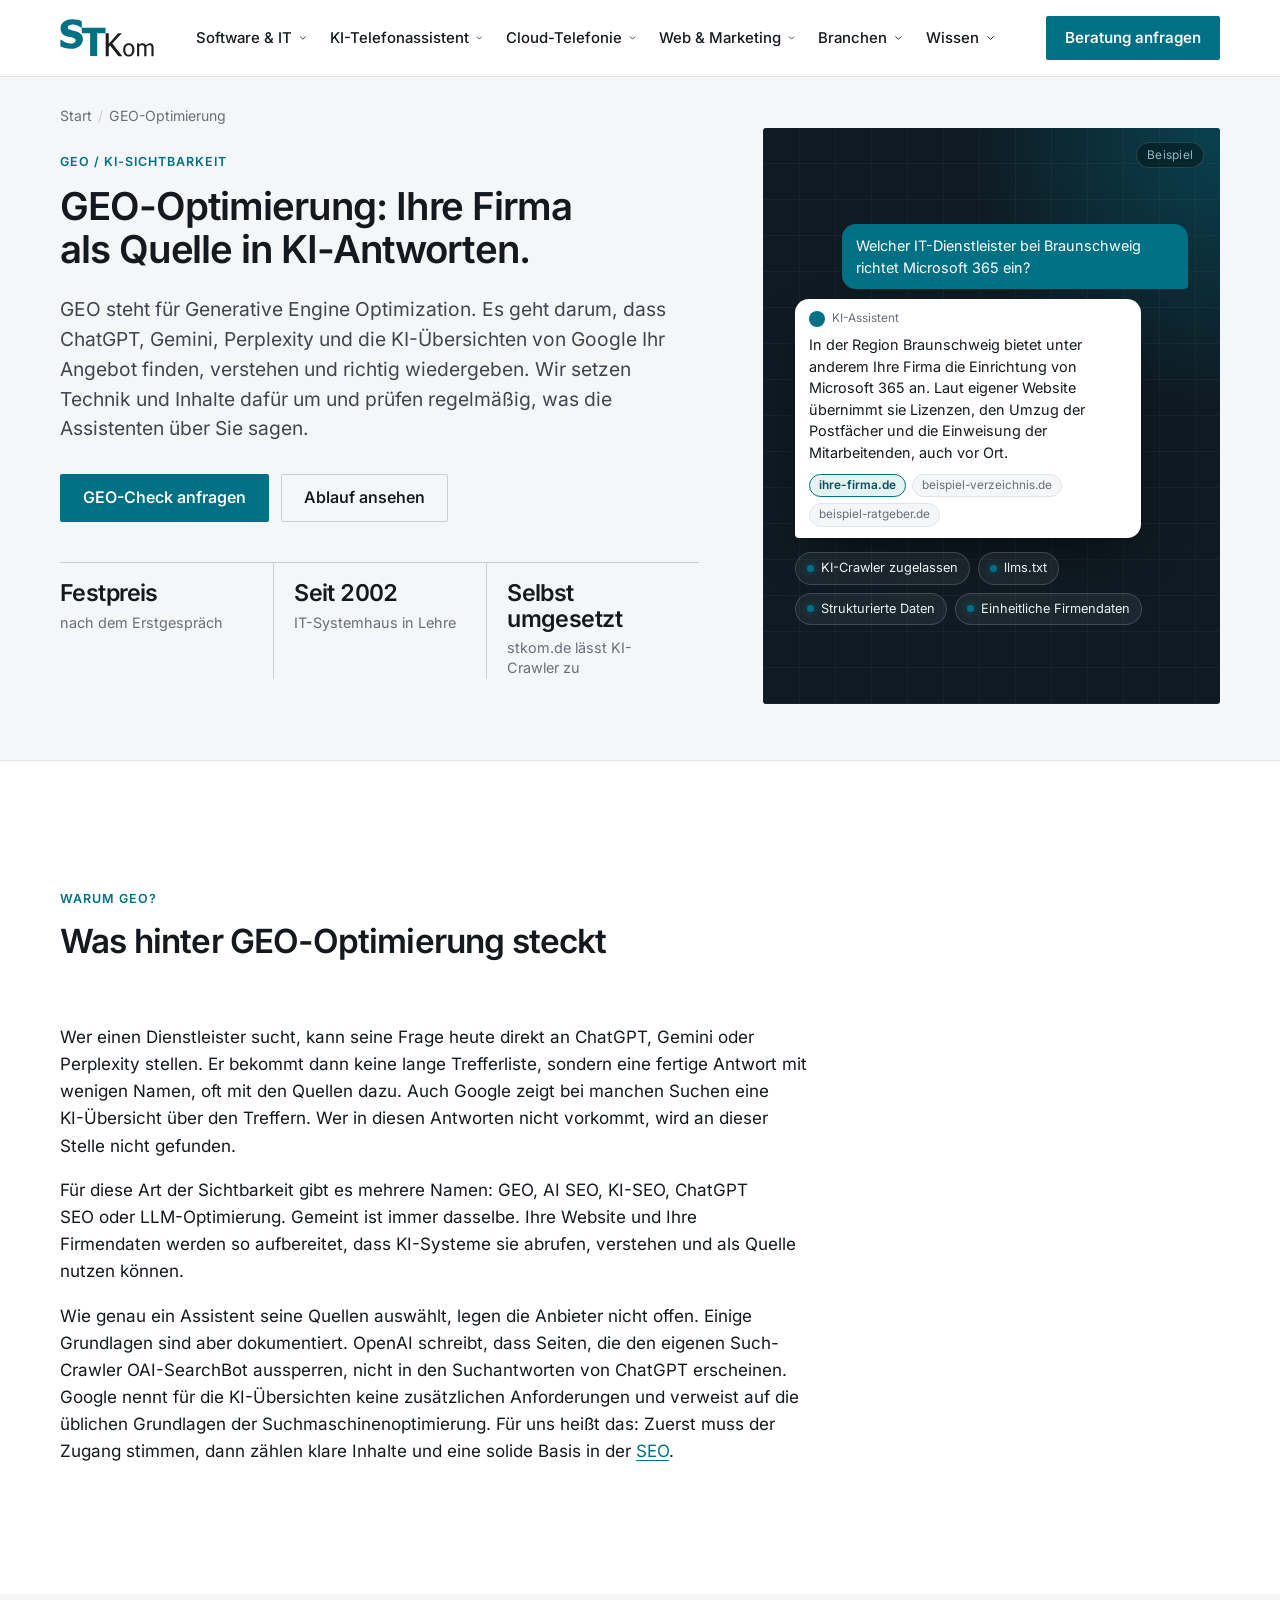
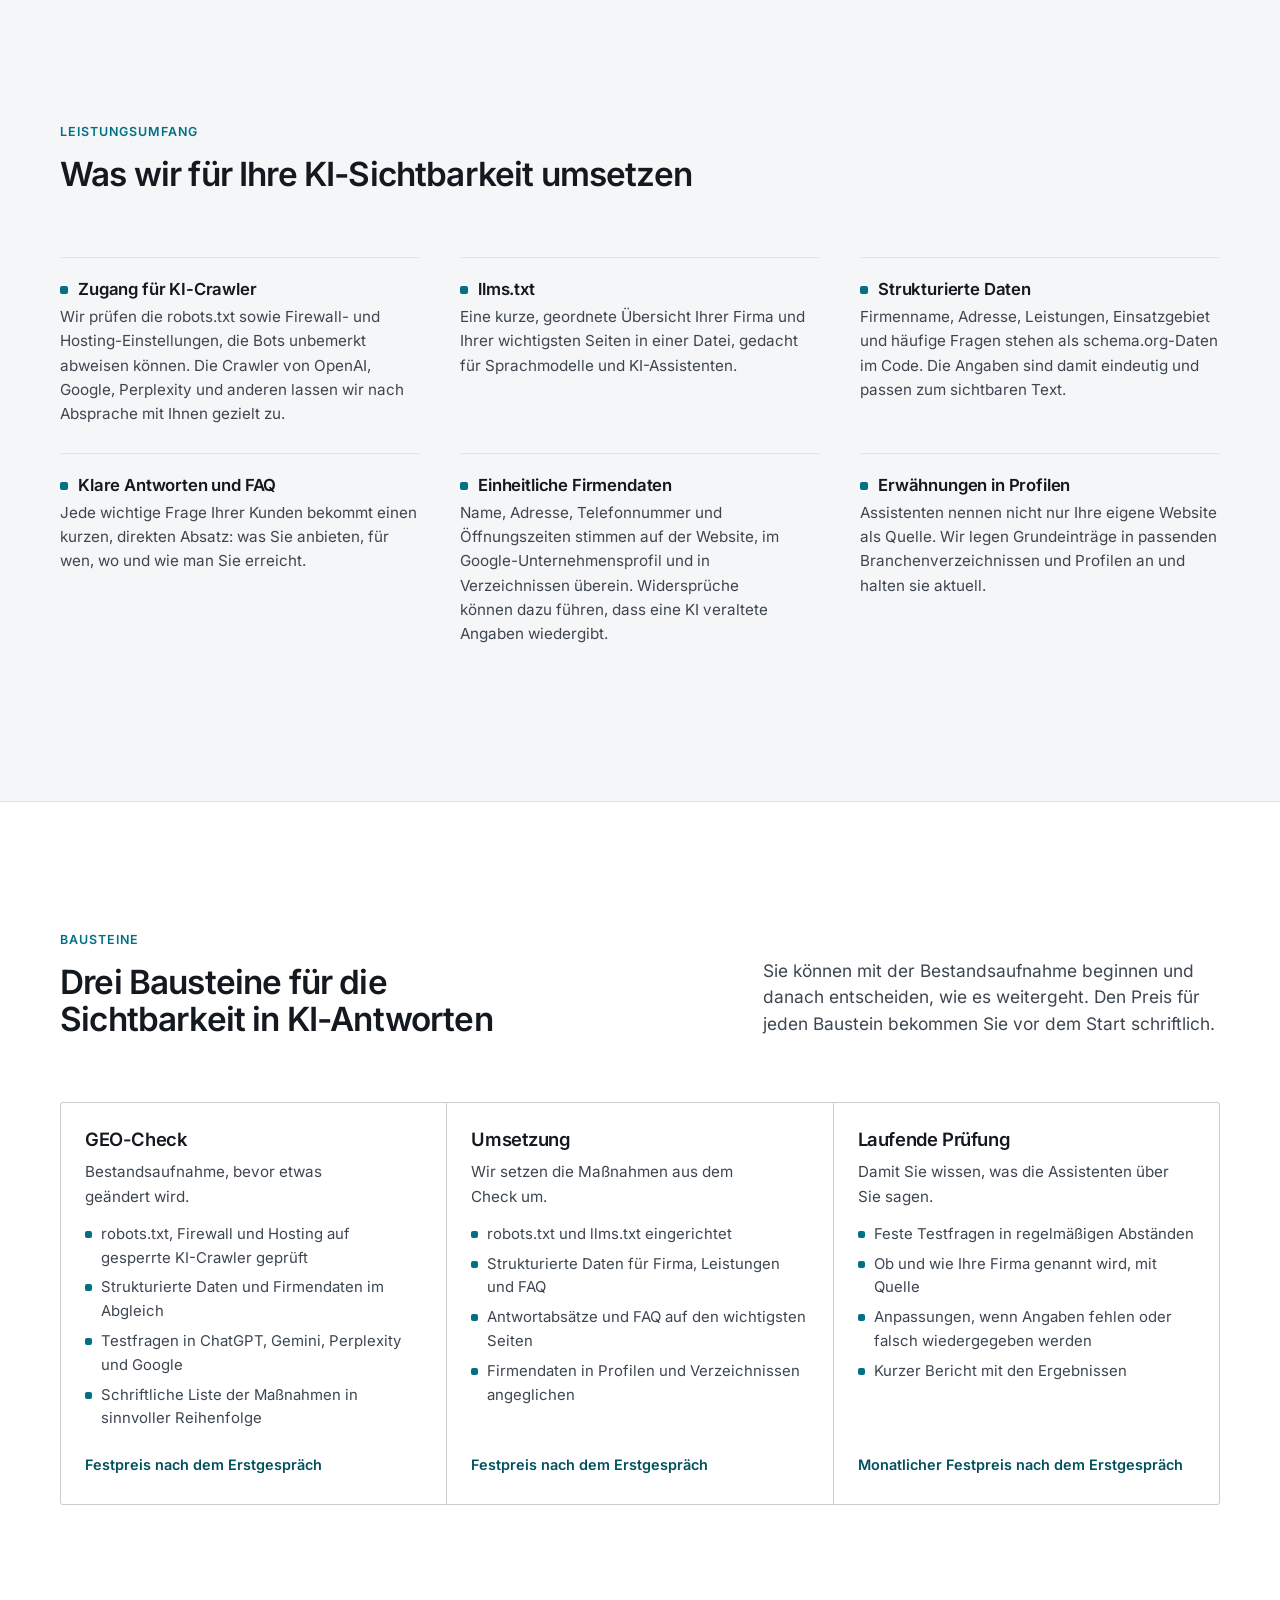
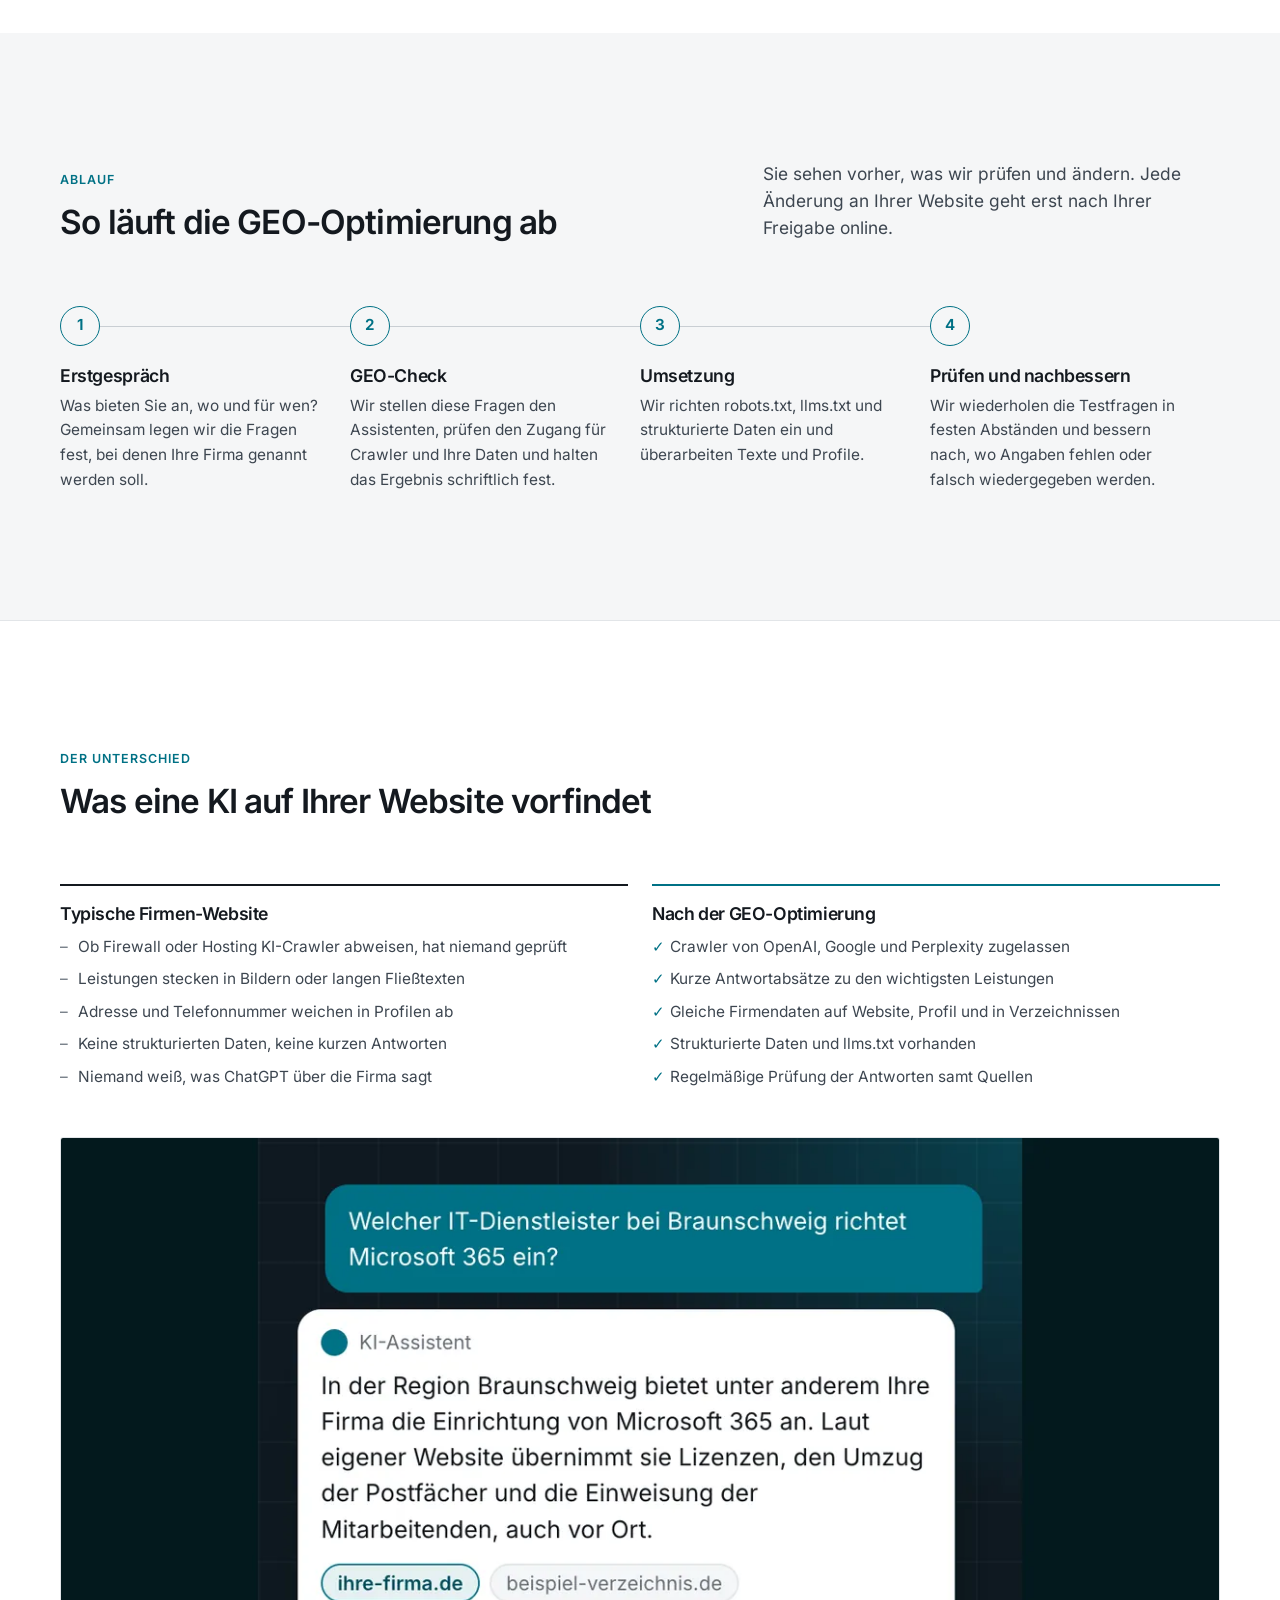
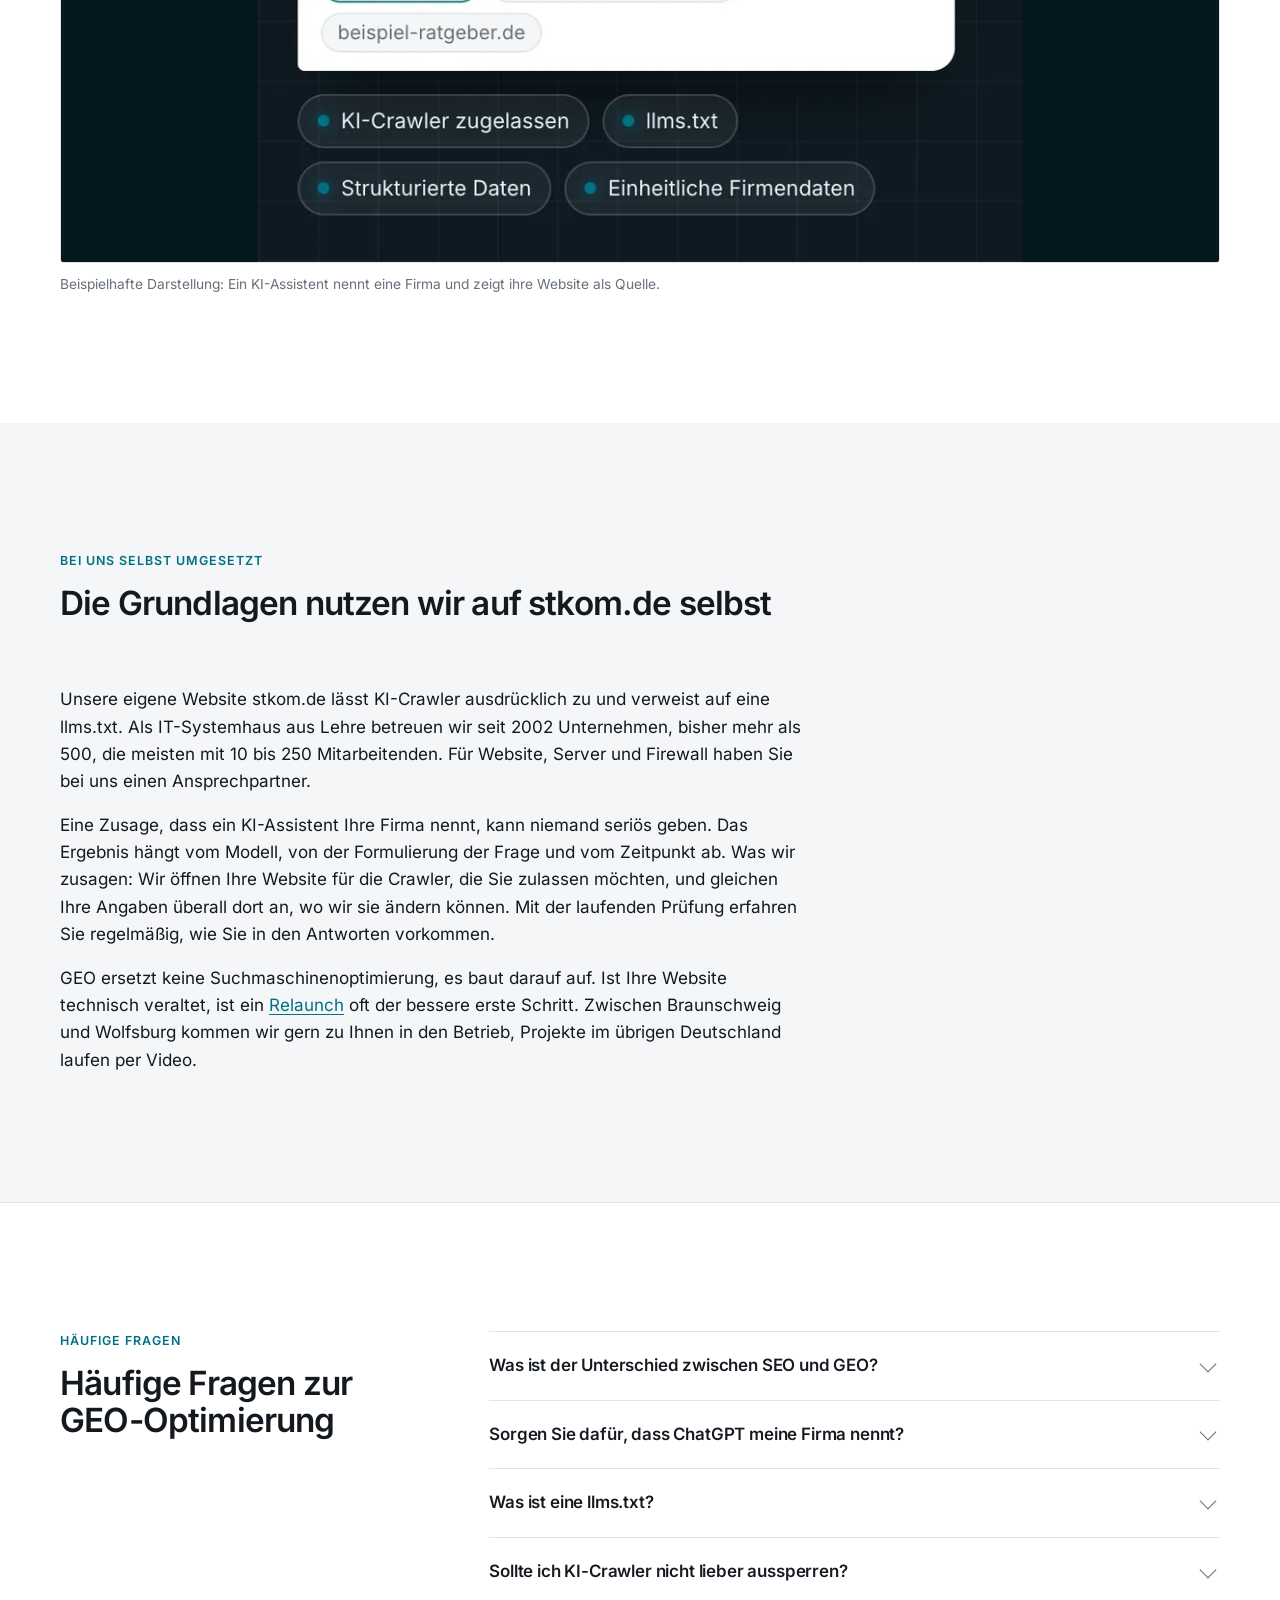
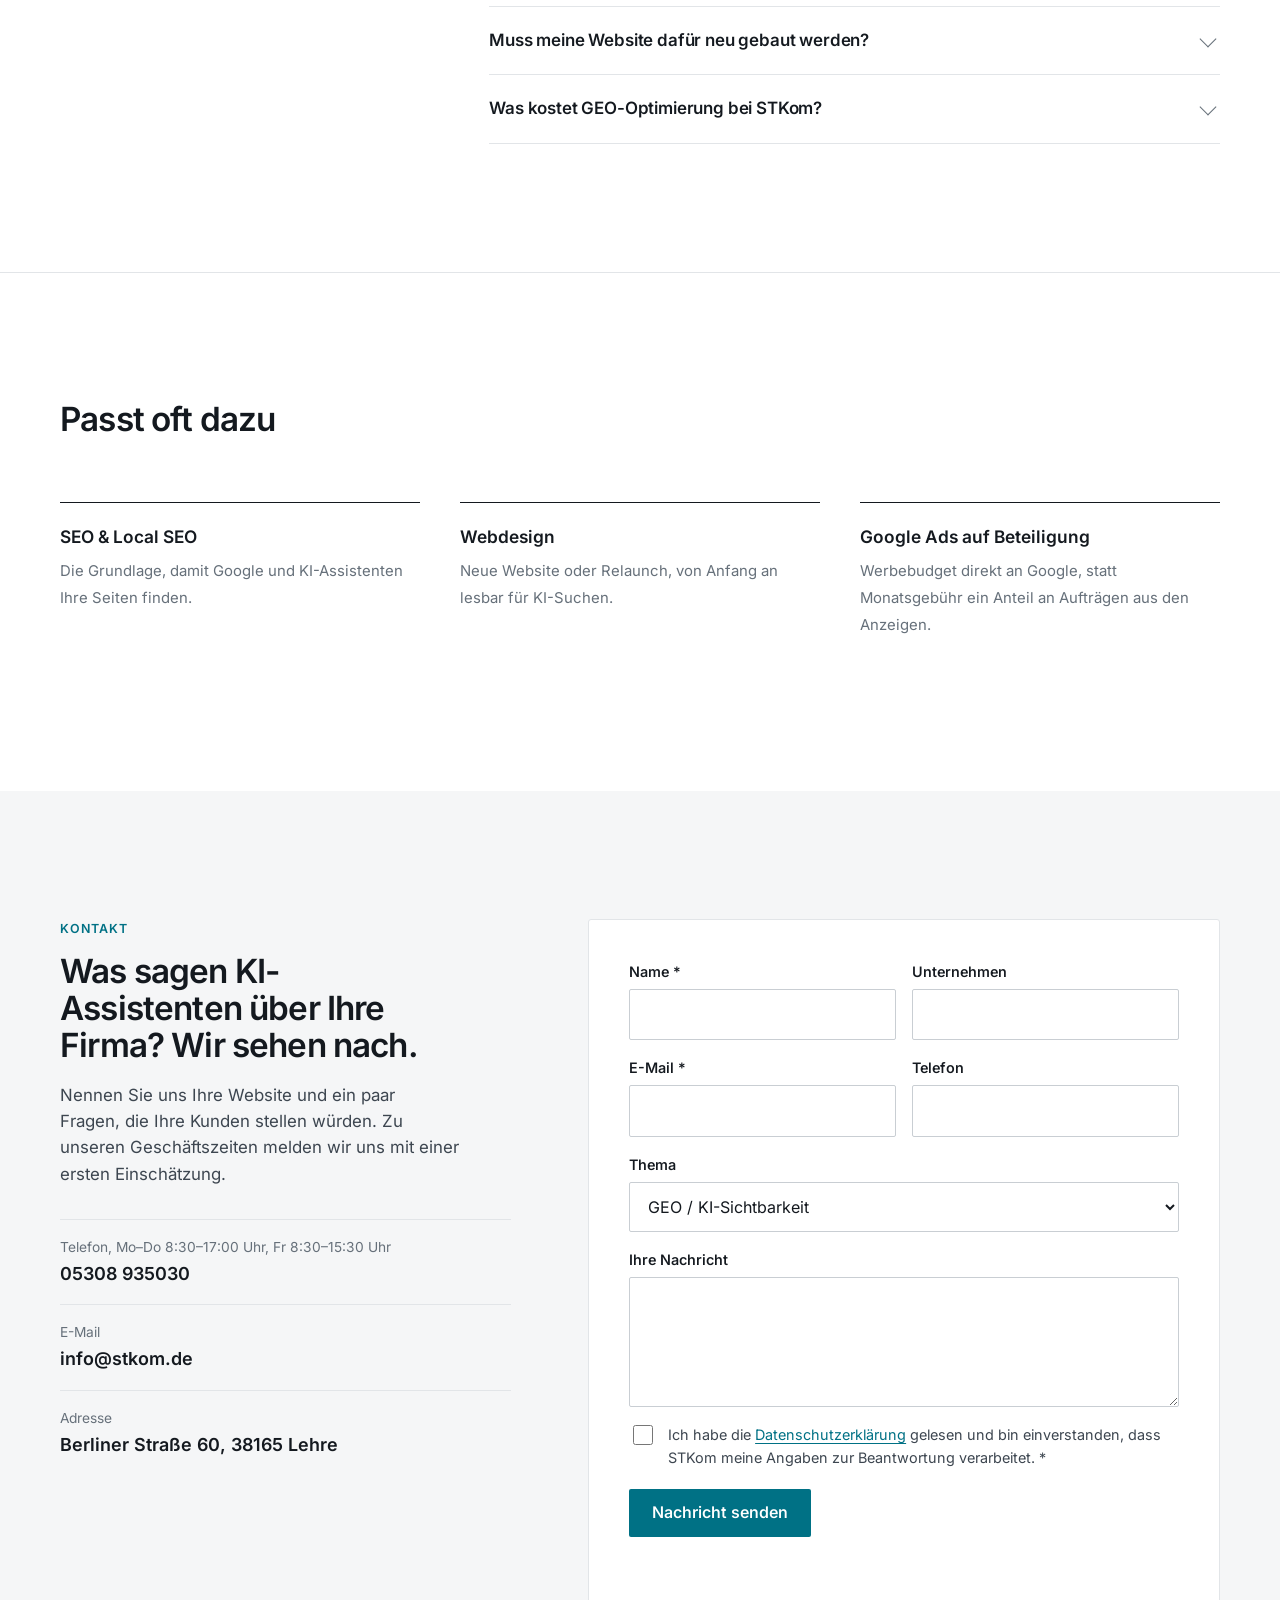
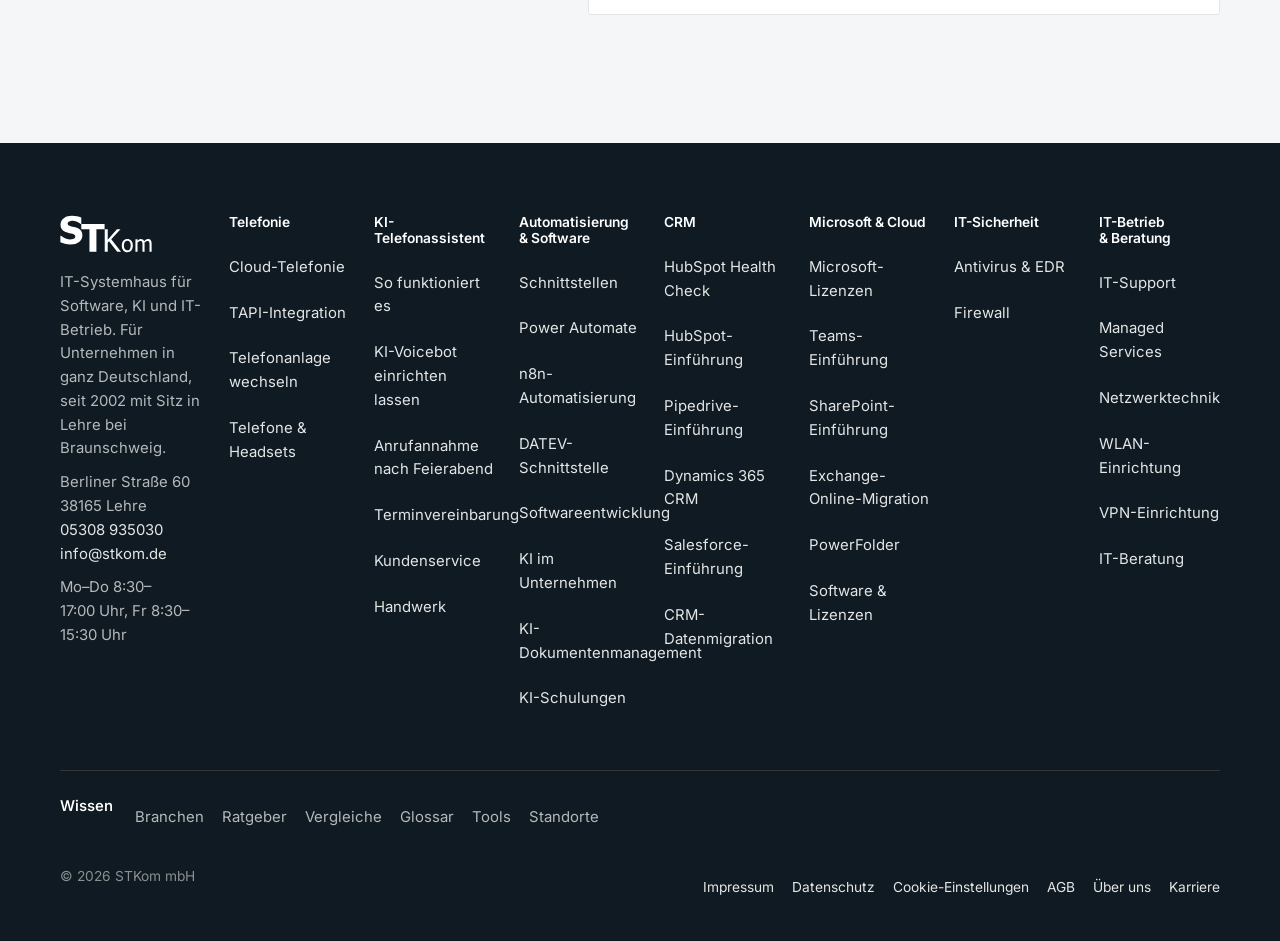
==== commit 32c3f417: "SEO Braunschweig neu; Ads-Texte mit einmaliger Einrichtung; GEO llms.txt neutral Co-Authored-By: Cla" ====
--- a/geo-optimierung/index.html
+++ b/geo-optimierung/index.html
@@ -10,7 +10,7 @@
 <link rel="preload" href="./../fonts/inter-latin.woff2" as="font" type="font/woff2" crossorigin>
 
 <link rel="stylesheet" href="./../css/site.css?v=f5492042d1">
-<link rel="stylesheet" href="./../css/web.css?v=b088861d95">
+<link rel="stylesheet" href="./../css/web.css?v=afc1343161">
 <script>document.documentElement.classList.add('js')</script>
 <link rel="icon" href="./../img/logo-stkom.svg" type="image/svg+xml">
 <meta name="theme-color" content="#04191d">
@@ -19,7 +19,7 @@
 <meta property="og:url" content="https://www.stkom.de/geo-optimierung/"><meta property="og:image" content="https://www.stkom.de/img/og-default.jpg">
 <meta name="twitter:card" content="summary_large_image">
 <meta name="geo.region" content="DE-NI"><meta name="geo.placename" content="Lehre">
-<script type="application/ld+json">{"@context":"https://schema.org","@graph":[{"@type":["LocalBusiness","ProfessionalService"],"@id":"https://www.stkom.de/#org","name":"STKom mbH","legalName":"STKom Softwaregesellschaft für Technik und Kommunikation mbH","url":"https://www.stkom.de/","logo":"https://www.stkom.de/img/logo-stkom-512.png","image":"https://www.stkom.de/img/og-default.jpg","telephone":"+49 5308 935030","faxNumber":"+49 5308 990443","email":"info@stkom.de","foundingDate":"2002","address":{"@type":"PostalAddress","streetAddress":"Berliner Straße 60","postalCode":"38165","addressLocality":"Lehre","addressRegion":"Niedersachsen","addressCountry":"DE"},"geo":{"@type":"GeoCoordinates","latitude":52.3282222,"longitude":10.6671613},"openingHoursSpecification":[{"@type":"OpeningHoursSpecification","dayOfWeek":["Monday","Tuesday","Wednesday","Thursday"],"opens":"08:30","closes":"17:00"},{"@type":"OpeningHoursSpecification","dayOfWeek":"Friday","opens":"08:30","closes":"15:30"}],"areaServed":[{"@type":"Country","name":"Deutschland"},{"@type":"City","name":"Lehre"},{"@type":"City","name":"Braunschweig"},{"@type":"City","name":"Wolfsburg"},{"@type":"City","name":"Wolfenbüttel"},{"@type":"City","name":"Peine"},{"@type":"City","name":"Gifhorn"},{"@type":"City","name":"Helmstedt"},{"@type":"City","name":"Salzgitter"},{"@type":"City","name":"Königslutter am Elm"},{"@type":"State","name":"Niedersachsen"}],"vatID":"DE813484703","sameAs":["https://www.linkedin.com/company/stkom-mbh","https://www.facebook.com/STKommbH/"]},{"@type":"WebSite","@id":"https://www.stkom.de/#website","url":"https://www.stkom.de/","name":"STKom","inLanguage":"de-DE","publisher":{"@id":"https://www.stkom.de/#org"}},{"@type":"WebPage","@id":"https://www.stkom.de/geo-optimierung/#page","url":"https://www.stkom.de/geo-optimierung/","name":"GEO-Optimierung für ChatGPT, Gemini & KI-Suche | STKom","description":"Wir bereiten Ihre Website für ChatGPT, Gemini und KI-Übersichten auf. Den Festpreis nennen wir nach dem Erstgespräch.","isPartOf":{"@id":"https://www.stkom.de/#website"},"inLanguage":"de-DE","dateModified":"2026-10-31","about":{"@id":"https://www.stkom.de/#org"}},{"@type":"BreadcrumbList","itemListElement":[{"@type":"ListItem","position":1,"name":"Start","item":"https://www.stkom.de/"},{"@type":"ListItem","position":2,"name":"GEO-Optimierung","item":"https://www.stkom.de/geo-optimierung/"}]},{"@type":"Service","@id":"https://www.stkom.de/geo-optimierung/#service","name":"GEO-Optimierung","serviceType":"Generative Engine Optimization (GEO)","description":"Wir bereiten Ihre Website für ChatGPT, Gemini und KI-Übersichten auf. Den Festpreis nennen wir nach dem Erstgespräch.","provider":{"@id":"https://www.stkom.de/#org"},"url":"https://www.stkom.de/geo-optimierung/","areaServed":[{"@type":"Country","name":"Deutschland"},{"@type":"Country","name":"Deutschland"},{"@type":"City","name":"Lehre"},{"@type":"City","name":"Braunschweig"},{"@type":"City","name":"Wolfsburg"},{"@type":"City","name":"Wolfenbüttel"},{"@type":"City","name":"Peine"},{"@type":"City","name":"Gifhorn"},{"@type":"City","name":"Helmstedt"},{"@type":"City","name":"Salzgitter"},{"@type":"City","name":"Königslutter am Elm"}]},{"@type":"FAQPage","@id":"https://www.stkom.de/geo-optimierung/#faq","mainEntity":[{"@type":"Question","name":"Was ist der Unterschied zwischen SEO und GEO?","acceptedAnswer":{"@type":"Answer","text":"SEO zielt auf die Trefferliste bei Google. GEO zielt auf die Antworten von KI-Assistenten wie ChatGPT, Gemini und Perplexity und auf die KI-Übersichten bei Google. Vieles überschneidet sich, denn eine schnelle, gut gegliederte Website mit klaren Inhalten hilft bei beidem. GEO ergänzt das um den Zugang für KI-Crawler, eindeutige Firmendaten und die Prüfung der KI-Antworten."}},{"@type":"Question","name":"Sorgen Sie dafür, dass ChatGPT meine Firma nennt?","acceptedAnswer":{"@type":"Answer","text":"Das kann kein Anbieter zusagen, denn die Antworten ändern sich. Wir schaffen die Voraussetzungen und prüfen regelmäßig, ob und wie Sie genannt werden. Das Ergebnis bekommen Sie schriftlich."}},{"@type":"Question","name":"Was ist eine llms.txt?","acceptedAnswer":{"@type":"Answer","text":"Eine einfache Textdatei im Hauptverzeichnis Ihrer Website, die Ihre Firma kurz beschreibt und auf die wichtigsten Seiten verweist. Der Vorschlag ist noch jung, und ob die großen Anbieter die Datei auswerten, ist nicht verbindlich geklärt. Weil sie wenig Aufwand macht, richten wir sie trotzdem mit ein."}},{"@type":"Question","name":"Sollte ich KI-Crawler nicht lieber aussperren?","acceptedAnswer":{"@type":"Answer","text":"Das entscheiden Sie. Manche Crawler sammeln Daten für das Training von Sprachmodellen, andere rufen Seiten für Suchantworten ab. Wir erklären Ihnen den Unterschied und richten die robots.txt so ein, wie Sie es möchten. Wer die Such-Crawler eines Anbieters aussperrt, verzichtet damit in der Regel auf dessen Suchantworten."}},{"@type":"Question","name":"Muss meine Website dafür neu gebaut werden?","acceptedAnswer":{"@type":"Answer","text":"Nicht unbedingt. Vieles lässt sich auf einer bestehenden Website umsetzen, etwa robots.txt, llms.txt und strukturierte Daten. Ist die Seite technisch veraltet oder fehlen Seiten zu Ihren Leistungen, besprechen wir, ob eine neue Website sinnvoller ist."}},{"@type":"Question","name":"Was kostet GEO-Optimierung bei STKom?","acceptedAnswer":{"@type":"Answer","text":"Das hängt vom Zustand Ihrer Website und vom Umfang Ihrer Leistungen und Standorte ab. Nach dem Erstgespräch bekommen Sie für jeden Baustein einen Festpreis."}}]}]}</script>
+<script type="application/ld+json">{"@context":"https://schema.org","@graph":[{"@type":["LocalBusiness","ProfessionalService"],"@id":"https://www.stkom.de/#org","name":"STKom mbH","legalName":"STKom Softwaregesellschaft für Technik und Kommunikation mbH","url":"https://www.stkom.de/","logo":"https://www.stkom.de/img/logo-stkom-512.png","image":"https://www.stkom.de/img/og-default.jpg","telephone":"+49 5308 935030","faxNumber":"+49 5308 990443","email":"info@stkom.de","foundingDate":"2002","address":{"@type":"PostalAddress","streetAddress":"Berliner Straße 60","postalCode":"38165","addressLocality":"Lehre","addressRegion":"Niedersachsen","addressCountry":"DE"},"geo":{"@type":"GeoCoordinates","latitude":52.3282222,"longitude":10.6671613},"openingHoursSpecification":[{"@type":"OpeningHoursSpecification","dayOfWeek":["Monday","Tuesday","Wednesday","Thursday"],"opens":"08:30","closes":"17:00"},{"@type":"OpeningHoursSpecification","dayOfWeek":"Friday","opens":"08:30","closes":"15:30"}],"areaServed":[{"@type":"Country","name":"Deutschland"},{"@type":"City","name":"Lehre"},{"@type":"City","name":"Braunschweig"},{"@type":"City","name":"Wolfsburg"},{"@type":"City","name":"Wolfenbüttel"},{"@type":"City","name":"Peine"},{"@type":"City","name":"Gifhorn"},{"@type":"City","name":"Helmstedt"},{"@type":"City","name":"Salzgitter"},{"@type":"City","name":"Königslutter am Elm"},{"@type":"State","name":"Niedersachsen"}],"vatID":"DE813484703","sameAs":["https://www.linkedin.com/company/stkom-mbh","https://www.facebook.com/STKommbH/"]},{"@type":"WebSite","@id":"https://www.stkom.de/#website","url":"https://www.stkom.de/","name":"STKom","inLanguage":"de-DE","publisher":{"@id":"https://www.stkom.de/#org"}},{"@type":"WebPage","@id":"https://www.stkom.de/geo-optimierung/#page","url":"https://www.stkom.de/geo-optimierung/","name":"GEO-Optimierung für ChatGPT, Gemini & KI-Suche | STKom","description":"Wir bereiten Ihre Website für ChatGPT, Gemini und KI-Übersichten auf. Den Festpreis nennen wir nach dem Erstgespräch.","isPartOf":{"@id":"https://www.stkom.de/#website"},"inLanguage":"de-DE","dateModified":"2026-10-31","about":{"@id":"https://www.stkom.de/#org"}},{"@type":"BreadcrumbList","itemListElement":[{"@type":"ListItem","position":1,"name":"Start","item":"https://www.stkom.de/"},{"@type":"ListItem","position":2,"name":"GEO-Optimierung","item":"https://www.stkom.de/geo-optimierung/"}]},{"@type":"Service","@id":"https://www.stkom.de/geo-optimierung/#service","name":"GEO-Optimierung","serviceType":"Generative Engine Optimization (GEO)","description":"Wir bereiten Ihre Website für ChatGPT, Gemini und KI-Übersichten auf. Den Festpreis nennen wir nach dem Erstgespräch.","provider":{"@id":"https://www.stkom.de/#org"},"url":"https://www.stkom.de/geo-optimierung/","areaServed":[{"@type":"Country","name":"Deutschland"},{"@type":"Country","name":"Deutschland"},{"@type":"City","name":"Lehre"},{"@type":"City","name":"Braunschweig"},{"@type":"City","name":"Wolfsburg"},{"@type":"City","name":"Wolfenbüttel"},{"@type":"City","name":"Peine"},{"@type":"City","name":"Gifhorn"},{"@type":"City","name":"Helmstedt"},{"@type":"City","name":"Salzgitter"},{"@type":"City","name":"Königslutter am Elm"}]},{"@type":"FAQPage","@id":"https://www.stkom.de/geo-optimierung/#faq","mainEntity":[{"@type":"Question","name":"Was ist der Unterschied zwischen SEO und GEO?","acceptedAnswer":{"@type":"Answer","text":"SEO zielt auf die Trefferliste bei Google. GEO zielt auf die Antworten von KI-Assistenten wie ChatGPT, Gemini und Perplexity und auf die KI-Übersichten bei Google. Vieles überschneidet sich, denn eine schnelle, gut gegliederte Website mit klaren Inhalten hilft bei beidem. GEO ergänzt das um den Zugang für KI-Crawler, eindeutige Firmendaten und die Prüfung der KI-Antworten."}},{"@type":"Question","name":"Sorgen Sie dafür, dass ChatGPT meine Firma nennt?","acceptedAnswer":{"@type":"Answer","text":"Das kann kein Anbieter zusagen, denn die Antworten ändern sich. Wir schaffen die Voraussetzungen und prüfen regelmäßig, ob und wie Sie genannt werden. Das Ergebnis bekommen Sie schriftlich."}},{"@type":"Question","name":"Was ist eine llms.txt?","acceptedAnswer":{"@type":"Answer","text":"Eine Textdatei im Hauptverzeichnis Ihrer Website, gedacht für Sprachmodelle und KI-Assistenten. Sie beschreibt Ihre Firma in wenigen Sätzen und verweist, nach Themen geordnet, auf die wichtigsten Seiten. Wir legen sie bei jeder GEO-Optimierung an."}},{"@type":"Question","name":"Sollte ich KI-Crawler nicht lieber aussperren?","acceptedAnswer":{"@type":"Answer","text":"Das entscheiden Sie. Manche Crawler sammeln Daten für das Training von Sprachmodellen, andere rufen Seiten für Suchantworten ab. Wir erklären Ihnen den Unterschied und richten die robots.txt so ein, wie Sie es möchten. Wer die Such-Crawler eines Anbieters aussperrt, verzichtet damit in der Regel auf dessen Suchantworten."}},{"@type":"Question","name":"Muss meine Website dafür neu gebaut werden?","acceptedAnswer":{"@type":"Answer","text":"Nicht unbedingt. Vieles lässt sich auf einer bestehenden Website umsetzen, etwa robots.txt, llms.txt und strukturierte Daten. Ist die Seite technisch veraltet oder fehlen Seiten zu Ihren Leistungen, besprechen wir, ob eine neue Website sinnvoller ist."}},{"@type":"Question","name":"Was kostet GEO-Optimierung bei STKom?","acceptedAnswer":{"@type":"Answer","text":"Das hängt vom Zustand Ihrer Website und vom Umfang Ihrer Leistungen und Standorte ab. Nach dem Erstgespräch bekommen Sie für jeden Baustein einen Festpreis."}}]}]}</script>
 </head>
 <body>
 <a class="skip" href="#main">Zum Inhalt springen</a>
@@ -29,7 +29,7 @@
 <li class="nav__item" data-mega><button class="nav__link" aria-expanded="false" aria-haspopup="true">Software &amp; IT<svg viewBox="0 0 24 24" fill="none" stroke="currentColor" stroke-width="2" stroke-linecap="round" stroke-linejoin="round" aria-hidden="true"><path d="m6 9 6 6 6-6"/></svg></button><div class="mega mega--wide"><div class="mega__grid mega__grid--5"><div class="mega__col"><h3><a href="https://www.stkom.de/automatisierung/">Automatisierung &amp; Software</a></h3><ul><li><a href="https://www.stkom.de/schnittstellen/">Schnittstellen</a></li><li><a href="https://www.stkom.de/power-automate/">Power Automate</a></li><li><a href="https://www.stkom.de/n8n-automatisierung/">n8n-Automatisierung</a></li><li><a href="https://www.stkom.de/datev-schnittstelle/">DATEV-Schnittstelle</a></li><li><a href="https://www.stkom.de/softwareentwicklung/">Softwareentwicklung</a></li><li><a href="https://www.stkom.de/ki-touch-display/">KI im Unternehmen</a></li><li><a href="https://www.stkom.de/ki-dokumentenmanagement/">KI-Dokumentenmanagement</a></li><li><a href="https://www.stkom.de/ki-schulung/">KI-Schulungen</a></li></ul></div><div class="mega__col"><h3><a href="https://www.stkom.de/crm-implementierung/">CRM</a></h3><ul><li><a href="https://www.stkom.de/hubspot-check/">HubSpot Health Check</a></li><li><a href="https://www.stkom.de/hubspot-agentur/">HubSpot-Einführung</a></li><li><a href="https://www.stkom.de/pipedrive-einfuehrung/">Pipedrive-Einführung</a></li><li><a href="https://www.stkom.de/dynamics-365-crm/">Dynamics 365 CRM</a></li><li><a href="https://www.stkom.de/salesforce-einfuehrung/">Salesforce-Einführung</a></li><li><a href="https://www.stkom.de/crm-datenmigration/">CRM-Datenmigration</a></li></ul></div><div class="mega__col"><h3><a href="https://www.stkom.de/microsoft-365/">Microsoft &amp; Cloud</a></h3><ul><li><a href="https://www.stkom.de/microsoft-lizenzen/">Microsoft-Lizenzen</a></li><li><a href="https://www.stkom.de/microsoft-teams-einfuehrung/">Teams-Einführung</a></li><li><a href="https://www.stkom.de/sharepoint-einfuehrung/">SharePoint-Einführung</a></li><li><a href="https://www.stkom.de/exchange-online-migration/">Exchange-Online-Migration</a></li><li><a href="https://www.stkom.de/powerfolder/">PowerFolder</a></li><li><a href="https://www.stkom.de/software/">Software &amp; Lizenzen</a></li></ul></div><div class="mega__col"><h3><a href="https://www.stkom.de/it-sicherheit/">IT-Sicherheit</a></h3><ul><li><a href="https://www.stkom.de/antivirus/">Antivirus &amp; EDR</a></li><li><a href="https://www.stkom.de/firewall/">Firewall</a></li></ul></div><div class="mega__col"><h3><a href="https://www.stkom.de/it-services/">IT-Betrieb &amp; Beratung</a></h3><ul><li><a href="https://www.stkom.de/it-support/">IT-Support</a></li><li><a href="https://www.stkom.de/managed-services/">Managed Services</a></li><li><a href="https://www.stkom.de/netzwerktechnik/">Netzwerktechnik</a></li><li><a href="https://www.stkom.de/wlan-einrichtung/">WLAN-Einrichtung</a></li><li><a href="https://www.stkom.de/vpn-einrichtung/">VPN-Einrichtung</a></li><li><a href="https://www.stkom.de/it-beratung/">IT-Beratung</a></li></ul></div></div><div class="mega__foot"><span>Alles rund um Ihre IT – aus einer Hand, wenn Sie wollen.</span><a href="https://www.stkom.de/leistungen/">Alle Leistungen</a></div></div></li>
 <li class="nav__item" data-mega><button class="nav__link" aria-expanded="false" aria-haspopup="true">KI-Telefonassistent<svg viewBox="0 0 24 24" fill="none" stroke="currentColor" stroke-width="2" stroke-linecap="round" stroke-linejoin="round" aria-hidden="true"><path d="m6 9 6 6 6-6"/></svg></button><div class="mega mega--wide"><div class="mega__grid mega__grid--3"><div class="mega__col"><h3><a href="https://www.stkom.de/ki-voice-agents/">KI-Telefonassistent</a></h3><ul><li><a href="https://www.stkom.de/ki-voice-agents/">Überblick</a></li><li><a href="https://www.stkom.de/ki-telefonassistent/so-funktioniert-es/">So funktioniert es</a></li><li><a href="https://www.stkom.de/ki-telefonassistent/voicebot-einrichten/">KI-Voicebot einrichten lassen</a></li><li><a href="https://www.stkom.de/ki-telefonassistent/anrufannahme-nach-feierabend/">Anrufannahme nach Feierabend</a></li><li><a href="https://www.stkom.de/ki-telefonassistent/terminvereinbarung/">Terminvereinbarung</a></li><li><a href="https://www.stkom.de/ki-telefonassistent/kundenservice/">Kundenservice</a></li><li><a href="https://www.stkom.de/ki-telefonassistent/bestellannahme/">Bestellannahme</a></li><li><a href="https://www.stkom.de/whatsapp-assistent/">WhatsApp-Assistent</a></li></ul></div><div class="mega__col"><h3>Nach Branche</h3><ul><li><a href="https://www.stkom.de/ki-telefonassistent/handwerk/">Handwerk</a></li><li><a href="https://www.stkom.de/ki-telefonassistent/arztpraxis/">Arztpraxis</a></li><li><a href="https://www.stkom.de/ki-telefonassistent/hausverwaltung/">Hausverwaltung</a></li><li><a href="https://www.stkom.de/ki-telefonassistent/kanzlei/">Kanzlei</a></li><li><a href="https://www.stkom.de/ki-telefonassistent/autohaus-werkstatt/">Autohaus &amp; Werkstatt</a></li><li><a href="https://www.stkom.de/ki-telefonassistent/zahnarztpraxis/">Zahnarztpraxis</a></li><li><a href="https://www.stkom.de/ki-telefonassistent/tierarztpraxis/">Tierarztpraxis</a></li><li><a href="https://www.stkom.de/ki-telefonassistent/physiotherapie/">Physiotherapie</a></li><li><a href="https://www.stkom.de/ki-telefonassistent/pflegedienst/">Pflegedienst</a></li><li><a href="https://www.stkom.de/ki-telefonassistent/immobilienmakler/">Immobilienmakler</a></li><li><a href="https://www.stkom.de/ki-voice-agents/">Alle Einsatzfälle …</a></li></ul></div><div class="mega__col"><h3><a href="https://www.stkom.de/standorte/">Einsatzgebiet</a></h3><ul class="mega__stack"><li><a href="https://www.stkom.de/kontakt/">Deutschlandweit<span>Remote und per Videokonferenz, vor Ort nach Absprache</span></a></li><li><a href="https://www.stkom.de/standorte/">Standorte &amp; Vor-Ort-Service<span>Sitz in Lehre bei Braunschweig</span></a></li></ul></div></div><div class="mega__foot"><span>Nimmt Anrufe an, wenn niemand kann – auch nach Feierabend.</span><a href="https://www.stkom.de/ki-voice-agents/">So funktioniert der Assistent</a></div></div></li>
 <li class="nav__item" data-mega><button class="nav__link" aria-expanded="false" aria-haspopup="true">Cloud-Telefonie<svg viewBox="0 0 24 24" fill="none" stroke="currentColor" stroke-width="2" stroke-linecap="round" stroke-linejoin="round" aria-hidden="true"><path d="m6 9 6 6 6-6"/></svg></button><div class="mega mega--wide"><div class="mega__grid mega__grid--3"><div class="mega__col"><h3><a href="https://www.stkom.de/telefonie/">Cloud-Telefonie</a></h3><ul><li><a href="https://www.stkom.de/cloud-telefonie/">Cloud-Telefonanlage</a></li><li><a href="https://www.stkom.de/tapi-integration/">TAPI-Integration</a></li><li><a href="https://www.stkom.de/telefonanlage-wechseln/">Telefonanlage wechseln</a></li><li><a href="https://www.stkom.de/telefonie-hardware/">Telefone &amp; Headsets</a></li><li><a href="https://www.stkom.de/tapicall/">TAPICall (ESTOS)</a></li><li><a href="https://www.stkom.de/rufnummernportierung/">Rufnummernportierung</a></li><li><a href="https://www.stkom.de/sip-trunk/">SIP-Trunk</a></li></ul></div><div class="mega__col"><h3>Funktionen</h3><ul><li><a href="https://www.stkom.de/teams-telefonie/">Teams-Telefonie</a></li><li><a href="https://www.stkom.de/handy-als-nebenstelle/">Handy als Nebenstelle</a></li><li><a href="https://www.stkom.de/warteschleife-ansagen/">Warteschleife &amp; Ansagen</a></li><li><a href="https://www.stkom.de/ivr-sprachmenue/">Sprachmenü (IVR)</a></li><li><a href="https://www.stkom.de/callcenter-funktionen/">Callcenter-Funktionen</a></li><li><a href="https://www.stkom.de/fax-to-mail/">Fax to Mail</a></li><li><a href="https://www.stkom.de/telefonanlage-kleine-unternehmen/">Für kleine Unternehmen</a></li></ul></div><div class="mega__col"><h3><a href="https://www.stkom.de/standorte/">Einsatzgebiet</a></h3><ul class="mega__stack"><li><a href="https://www.stkom.de/kontakt/">Deutschlandweit<span>Remote und per Videokonferenz, vor Ort nach Absprache</span></a></li><li><a href="https://www.stkom.de/standorte/">Standorte &amp; Vor-Ort-Service<span>Sitz in Lehre bei Braunschweig</span></a></li></ul></div></div><div class="mega__foot"><span>Rufnummer bleibt, alte Anlage läuft bis zum Umschalttag. Am Umschalttag sind wir vor Ort.</span><a href="https://www.stkom.de/kontakt/">Angebot anfragen</a></div></div></li>
-<li class="nav__item" data-mega><button class="nav__link" aria-expanded="false" aria-haspopup="true">Web &amp; Marketing<svg viewBox="0 0 24 24" fill="none" stroke="currentColor" stroke-width="2" stroke-linecap="round" stroke-linejoin="round" aria-hidden="true"><path d="m6 9 6 6 6-6"/></svg></button><div class="mega mega--mid"><div class="mega__grid mega__grid--2"><div class="mega__col"><h3><a href="/webdesign/">Website</a></h3><ul class="mega__stack"><li><a href="/webdesign/">Webdesign<span>Neue Website oder Relaunch zum Festpreis</span></a></li><li><a href="/webdesign-braunschweig/">Webdesign Braunschweig<span>Termin bei Ihnen vor Ort</span></a></li><li><a href="/webdesign-wolfsburg/">Webdesign Wolfsburg<span>Termin bei Ihnen vor Ort</span></a></li></ul></div><div class="mega__col"><h3><a href="/seo/">Sichtbarkeit</a></h3><ul class="mega__stack"><li><a href="/seo/">SEO &amp; Local SEO<span>Bei Google gefunden werden</span></a></li><li><a href="/geo-optimierung/">GEO<span>In ChatGPT &amp; KI-Antworten genannt werden</span></a></li><li><a href="/google-ads-betreuung/">Google Ads auf Beteiligung<span>Budget an Google, wir verdienen am Auftrag</span></a></li></ul></div></div></div></li>
+<li class="nav__item" data-mega><button class="nav__link" aria-expanded="false" aria-haspopup="true">Web &amp; Marketing<svg viewBox="0 0 24 24" fill="none" stroke="currentColor" stroke-width="2" stroke-linecap="round" stroke-linejoin="round" aria-hidden="true"><path d="m6 9 6 6 6-6"/></svg></button><div class="mega mega--mid"><div class="mega__grid mega__grid--2"><div class="mega__col"><h3><a href="/webdesign/">Website</a></h3><ul class="mega__stack"><li><a href="/webdesign/">Webdesign<span>Neue Website oder Relaunch zum Festpreis</span></a></li><li><a href="/webdesign-braunschweig/">Webdesign Braunschweig<span>Termin bei Ihnen vor Ort</span></a></li><li><a href="/webdesign-wolfsburg/">Webdesign Wolfsburg<span>Termin bei Ihnen vor Ort</span></a></li></ul></div><div class="mega__col"><h3><a href="/seo/">Sichtbarkeit</a></h3><ul class="mega__stack"><li><a href="/seo/">SEO &amp; Local SEO<span>Bei Google gefunden werden</span></a></li><li><a href="/seo-braunschweig/">SEO Braunschweig<span>Termin bei Ihnen vor Ort</span></a></li><li><a href="/geo-optimierung/">GEO<span>In ChatGPT &amp; KI-Antworten genannt werden</span></a></li><li><a href="/google-ads-betreuung/">Google Ads auf Beteiligung<span>Budget an Google, Anteil am Auftrag</span></a></li></ul></div></div></div></li>
 <li class="nav__item" data-mega><button class="nav__link" aria-expanded="false" aria-haspopup="true">Branchen<svg viewBox="0 0 24 24" fill="none" stroke="currentColor" stroke-width="2" stroke-linecap="round" stroke-linejoin="round" aria-hidden="true"><path d="m6 9 6 6 6-6"/></svg></button><div class="mega mega--mid"><div class="mega__grid mega__grid--3"><div class="mega__col"><h3><a href="https://www.stkom.de/branchen/">Branchen</a></h3><ul><li><a href="https://www.stkom.de/branchen/handwerk/">Handwerk</a></li><li><a href="https://www.stkom.de/branchen/maschinenbau-industrie/">Maschinenbau &amp; Industrie</a></li><li><a href="https://www.stkom.de/branchen/automotive-zulieferer/">Automotive-Zulieferer</a></li><li><a href="https://www.stkom.de/branchen/steuerberater-kanzleien/">Steuerberater &amp; Kanzleien</a></li><li><a href="https://www.stkom.de/branchen/hausverwaltung-immobilien/">Hausverwaltung &amp; Immobilien</a></li><li><a href="https://www.stkom.de/branchen/logistik-spedition/">Logistik &amp; Spedition</a></li><li><a href="https://www.stkom.de/branchen/handel-grosshandel/">Handel &amp; Großhandel</a></li><li><a href="https://www.stkom.de/branchen/dienstleister-agenturen/">Dienstleister &amp; Agenturen</a></li><li><a href="https://www.stkom.de/branchen/arztpraxen-gesundheit/">Arztpraxen &amp; Gesundheit</a></li></ul></div><div class="mega__col"><h3><a href="https://www.stkom.de/standorte/">Einsatzgebiet</a></h3><ul class="mega__stack"><li><a href="https://www.stkom.de/kontakt/">Deutschlandweit<span>Remote und per Videokonferenz, vor Ort nach Absprache</span></a></li><li><a href="https://www.stkom.de/standorte/">Standorte &amp; Vor-Ort-Service<span>Sitz in Lehre bei Braunschweig</span></a></li></ul></div></div></div></li>
 <li class="nav__item" data-mega><button class="nav__link" aria-expanded="false" aria-haspopup="true">Wissen<svg viewBox="0 0 24 24" fill="none" stroke="currentColor" stroke-width="2" stroke-linecap="round" stroke-linejoin="round" aria-hidden="true"><path d="m6 9 6 6 6-6"/></svg></button><div class="mega mega--mid"><div class="mega__grid mega__grid--2"><div class="mega__col"><h3>Wissen</h3><ul class="mega__stack"><li><a href="https://www.stkom.de/ratgeber/">Ratgeber<span>Praxiswissen für Entscheider</span></a></li><li><a href="https://www.stkom.de/vergleich/">Vergleiche<span>Systeme und Tarife gegenübergestellt</span></a></li><li><a href="https://www.stkom.de/glossar/">IT-Glossar<span>Begriffe kurz erklärt</span></a></li><li><a href="https://www.stkom.de/tools/">Kostenlose Tools<span>Ansagetexte, Rechner</span></a></li><li><a href="https://www.stkom.de/cloudya-app/">Cloudya-Anleitungen<span>Hilfe zur Telefonie-App</span></a></li></ul></div><div class="mega__col"><h3>STKom</h3><ul class="mega__stack"><li><a href="https://www.stkom.de/ueber-uns/">Über uns<span>Seit 2002 aus Lehre</span></a></li><li><a href="https://www.stkom.de/karriere/">Karriere<span>Offene Stellen</span></a></li><li><a href="https://www.stkom.de/support/">Support-Portal<span>Ticket und Status</span></a></li><li><a href="https://www.stkom.de/kontakt/">Kontakt<span>Telefon, E-Mail, Anfahrt</span></a></li></ul></div></div></div></li>
 </ul></nav>
@@ -56,7 +56,7 @@
 
 <section class="section section--paper"><div class="wrap"><div class="sec-head sec-head--solo"><div><span class="kicker">Leistungsumfang</span><h2 class="t-h2">Was wir für Ihre KI-Sichtbarkeit umsetzen</h2></div></div>
 <div class="feat"><div class="feat__item"><h3>Zugang für KI-Crawler</h3><p>Wir prüfen die robots.txt sowie Firewall- und Hosting-Einstellungen, die Bots unbemerkt abweisen können. Die Crawler von OpenAI, Google, Perplexity und anderen lassen wir nach Absprache mit Ihnen gezielt zu.</p></div>
-<div class="feat__item"><h3>llms.txt</h3><p>Eine kurze Übersicht Ihrer Firma und Ihrer wichtigsten Seiten in einer Datei, die für Sprachmodelle gedacht ist. Der Vorschlag ist noch jung, der Aufwand dafür gering.</p></div>
+<div class="feat__item"><h3>llms.txt</h3><p>Eine kurze, geordnete Übersicht Ihrer Firma und Ihrer wichtigsten Seiten in einer Datei, gedacht für Sprachmodelle und KI-Assistenten.</p></div>
 <div class="feat__item"><h3>Strukturierte Daten</h3><p>Firmenname, Adresse, Leistungen, Einsatzgebiet und häufige Fragen stehen als schema.org-Daten im Code. Die Angaben sind damit eindeutig und passen zum sichtbaren Text.</p></div>
 <div class="feat__item"><h3>Klare Antworten und&nbsp;FAQ</h3><p>Jede wichtige Frage Ihrer Kunden bekommt einen kurzen, direkten Absatz: was Sie anbieten, für wen, wo und wie man Sie erreicht.</p></div>
 <div class="feat__item"><h3>Einheitliche Firmendaten</h3><p>Name, Adresse, Telefonnummer und Öffnungszeiten stimmen auf der Website, im Google-Unternehmensprofil und in Verzeichnissen überein. Widersprüche können dazu führen, dass eine KI veraltete Angaben wiedergibt.</p></div>
@@ -86,14 +86,14 @@
 <section class="section"><div class="wrap"><div class="faq"><div><span class="kicker">Häufige Fragen</span><h2 class="t-h2">Häufige Fragen zur GEO-Optimierung</h2></div><div class="faq__list">
 <details><summary><h3>Was ist der Unterschied zwischen SEO und&nbsp;GEO?</h3></summary><div class="faq__a"><p>SEO zielt auf die Trefferliste bei Google. GEO zielt auf die Antworten von KI-Assistenten wie ChatGPT, Gemini und Perplexity und auf die KI-Übersichten bei Google. Vieles überschneidet sich, denn eine schnelle, gut gegliederte Website mit klaren Inhalten hilft bei beidem. GEO ergänzt das um den Zugang für KI-Crawler, eindeutige Firmendaten und die Prüfung der KI-Antworten.</p></div></details>
 <details><summary><h3>Sorgen Sie dafür, dass ChatGPT meine Firma&nbsp;nennt?</h3></summary><div class="faq__a"><p>Das kann kein Anbieter zusagen, denn die Antworten ändern sich. Wir schaffen die Voraussetzungen und prüfen regelmäßig, ob und wie Sie genannt werden. Das Ergebnis bekommen Sie schriftlich.</p></div></details>
-<details><summary><h3>Was ist eine&nbsp;llms.txt?</h3></summary><div class="faq__a"><p>Eine einfache Textdatei im Hauptverzeichnis Ihrer Website, die Ihre Firma kurz beschreibt und auf die wichtigsten Seiten verweist. Der Vorschlag ist noch jung, und ob die großen Anbieter die Datei auswerten, ist nicht verbindlich geklärt. Weil sie wenig Aufwand macht, richten wir sie trotzdem mit ein.</p></div></details>
+<details><summary><h3>Was ist eine&nbsp;llms.txt?</h3></summary><div class="faq__a"><p>Eine Textdatei im Hauptverzeichnis Ihrer Website, gedacht für Sprachmodelle und KI-Assistenten. Sie beschreibt Ihre Firma in wenigen Sätzen und verweist, nach Themen geordnet, auf die wichtigsten Seiten. Wir legen sie bei jeder GEO-Optimierung an.</p></div></details>
 <details><summary><h3>Sollte ich KI-Crawler nicht lieber&nbsp;aussperren?</h3></summary><div class="faq__a"><p>Das entscheiden Sie. Manche Crawler sammeln Daten für das Training von Sprachmodellen, andere rufen Seiten für Suchantworten ab. Wir erklären Ihnen den Unterschied und richten die robots.txt so ein, wie Sie es möchten. Wer die Such-Crawler eines Anbieters aussperrt, verzichtet damit in der Regel auf dessen Suchantworten.</p></div></details>
 <details><summary><h3>Muss meine Website dafür neu gebaut&nbsp;werden?</h3></summary><div class="faq__a"><p>Nicht unbedingt. Vieles lässt sich auf einer bestehenden Website umsetzen, etwa robots.txt, llms.txt und strukturierte Daten. Ist die Seite technisch veraltet oder fehlen Seiten zu Ihren Leistungen, besprechen wir, ob eine neue Website sinnvoller ist.</p></div></details>
 <details><summary><h3>Was kostet GEO-Optimierung bei&nbsp;STKom?</h3></summary><div class="faq__a"><p>Das hängt vom Zustand Ihrer Website und vom Umfang Ihrer Leistungen und Standorte ab. Nach dem Erstgespräch bekommen Sie für jeden Baustein einen Festpreis.</p></div></details>
 </div></div></div></section>
 
 <section class="section"><div class="wrap"><div class="sec-head sec-head--solo"><div><h2 class="t-h2">Passt oft&nbsp;dazu</h2></div></div>
-<ul class="related"><li><a href="/seo/"><strong>SEO &amp; Local SEO</strong><span>Die Grundlage, damit Google und KI-Assistenten Ihre Seiten finden.</span></a></li><li><a href="/webdesign/"><strong>Webdesign</strong><span>Neue Website oder Relaunch, von Anfang an lesbar für KI-Suchen.</span></a></li><li><a href="/google-ads-betreuung/"><strong>Google Ads auf Beteiligung</strong><span>Das Werbebudget geht direkt an Google, wir verdienen an den Aufträgen aus den Anzeigen.</span></a></li></ul></div></section>
+<ul class="related"><li><a href="/seo/"><strong>SEO &amp; Local SEO</strong><span>Die Grundlage, damit Google und KI-Assistenten Ihre Seiten finden.</span></a></li><li><a href="/webdesign/"><strong>Webdesign</strong><span>Neue Website oder Relaunch, von Anfang an lesbar für KI-Suchen.</span></a></li><li><a href="/google-ads-betreuung/"><strong>Google Ads auf Beteiligung</strong><span>Werbebudget direkt an Google, statt Monatsgebühr ein Anteil an Aufträgen aus den Anzeigen.</span></a></li></ul></div></section>
 
 <section class="section section--paper" id="kontakt"><div class="wrap contact">
 <div><span class="kicker">Kontakt</span><h2 class="t-h2" style="margin-bottom:18px">Was sagen KI-Assistenten über Ihre Firma? Wir sehen&nbsp;nach.</h2>
@@ -101,7 +101,7 @@
 <ul class="contact__ways">
 <li><small>Telefon, Mo–Do 8:30–17:00 Uhr, Fr 8:30–15:30 Uhr</small><a href="tel:+495308935030">05308 935030</a></li>
 <li><small>E-Mail</small><a href="mailto:info@stkom.de">info@stkom.de</a></li>
-<li><small>Adresse</small><b>Berliner Straße 60, 38165 Lehre</b></li>
+<li><small>Adresse</small><b>Berliner Straße&nbsp;60, 38165 Lehre</b></li>
 </ul></div>
 <form class="form" data-contact="geo-optimierung" novalidate>
 <div class="form__row"><div class="field"><label for="f-name">Name *</label><input id="f-name" name="name" autocomplete="name" required></div>
--- a/css/web.css
+++ b/css/web.css
@@ -100,6 +100,15 @@
 .serp__list li .l { height: 5px; border-radius: 3px; background: var(--line); margin-top: 5px; width: 90%; }
 .serp__list li.is-you { background: var(--petrol-wash); }
 .serp__list li.is-you .t { color: var(--petrol-deep); font-weight: 650; }
+/* Orte-Block (SEO-Ortsseiten): Karte mit Stecknadeln, darunter die Einträge */
+.orte__karte { position: relative; height: 92px; border-radius: 8px; margin-bottom: 8px; overflow: hidden;
+  background: linear-gradient(115deg, transparent 0 46%, #fff 46% 48%, transparent 48%), linear-gradient(10deg, transparent 0 58%, #fff 58% 60%, transparent 60%),
+              linear-gradient(135deg, #dfe9e7 0 40%, #cfdedb 40% 60%, #e8efee 60%); }
+.orte__karte i { position: absolute; width: 13px; height: 13px; border-radius: 50% 50% 50% 0; transform: rotate(-45deg); background: #8fa3a6; }
+.orte__karte i.is-you { background: var(--petrol); width: 15px; height: 15px; }
+.stage--orte .serp__list li .t { color: var(--ink); font-weight: 600; }
+.stage--orte .serp__list li .d { margin-top: 2px; }
+.orte__mehr { margin-top: 6px; padding-top: 8px; border-top: 1px solid var(--line); font-size: .78rem; color: #1a4fbf; text-align: center; }
 
 /* ---------- GEO: KI-Antwort ---------- */
 .chat { display: flex; flex-direction: column; gap: 10px; }
@@ -141,6 +150,7 @@
 .paket li::before { content: ''; flex: none; width: 7px; height: 7px; border-radius: 2px; background: var(--petrol); transform: translateY(8px); }
 .paket .preis { margin-top: auto; padding-top: 12px; font-size: .9rem; font-weight: 600; color: var(--petrol-deep); }
 .vs { display: grid; grid-template-columns: repeat(2, minmax(0, 1fr)); gap: 24px; }
+.vs--3 { grid-template-columns: repeat(3, minmax(0, 1fr)); }
 .vs > div { border-top: 2px solid var(--ink); padding-top: 18px; }
 .vs > div.is-us { border-top-color: var(--petrol); }
 .vs h3 { font-size: 1.1rem; margin-bottom: 10px; }
@@ -154,7 +164,10 @@
   .pakete { grid-template-columns: 1fr; }
 }
 @media (max-width: 600px) {
-  .stage { min-height: 0; padding: 16px; }
+  .stage { min-height: 0; padding: 46px 16px 16px; }
+  .stage__tag { top: 12px; right: 12px; }
+  .route { flex-wrap: wrap; row-gap: 4px; }
+  .route small { flex-basis: 100%; }
   .phone { width: 30%; min-width: 78px; border-width: 4px; padding: 7px 6px; }
   .adcalc__flow b { font-size: 1.15rem; }
   .vs { grid-template-columns: 1fr; }
@@ -165,3 +178,4 @@
 /* Korrektur Fuß (betrifft auch die Live-Seite): 1fr-Spalten ließen lange Wörter die Breite sprengen (320/360 px) */
 .ftr__grid > * { min-width: 0; }
 @media (max-width: 600px) { .ftr__grid, .ftr__grid--7 { grid-template-columns: repeat(2, minmax(0, 1fr)); } .ftr__brand { grid-column: 1 / -1; } .ftr a { overflow-wrap: anywhere; } }
+@media (max-width: 900px) { .vs--3 { grid-template-columns: 1fr; } }
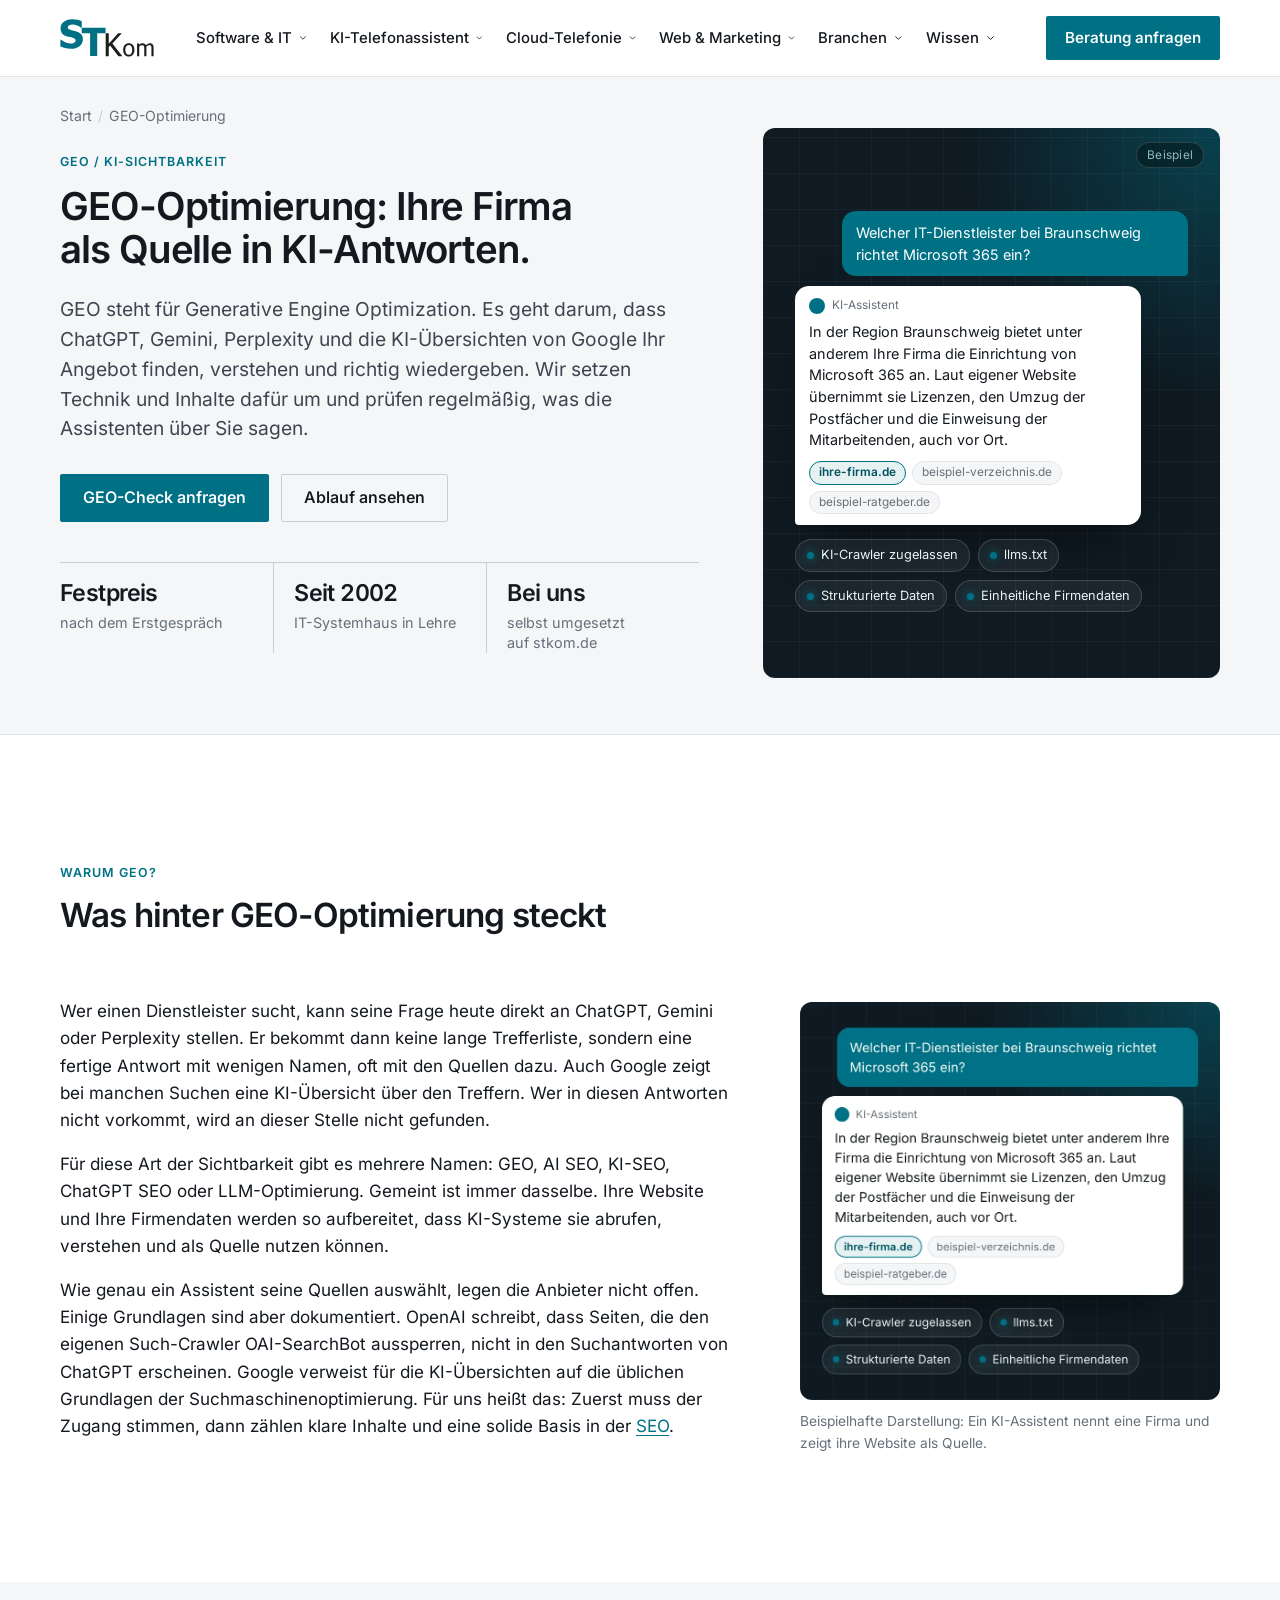
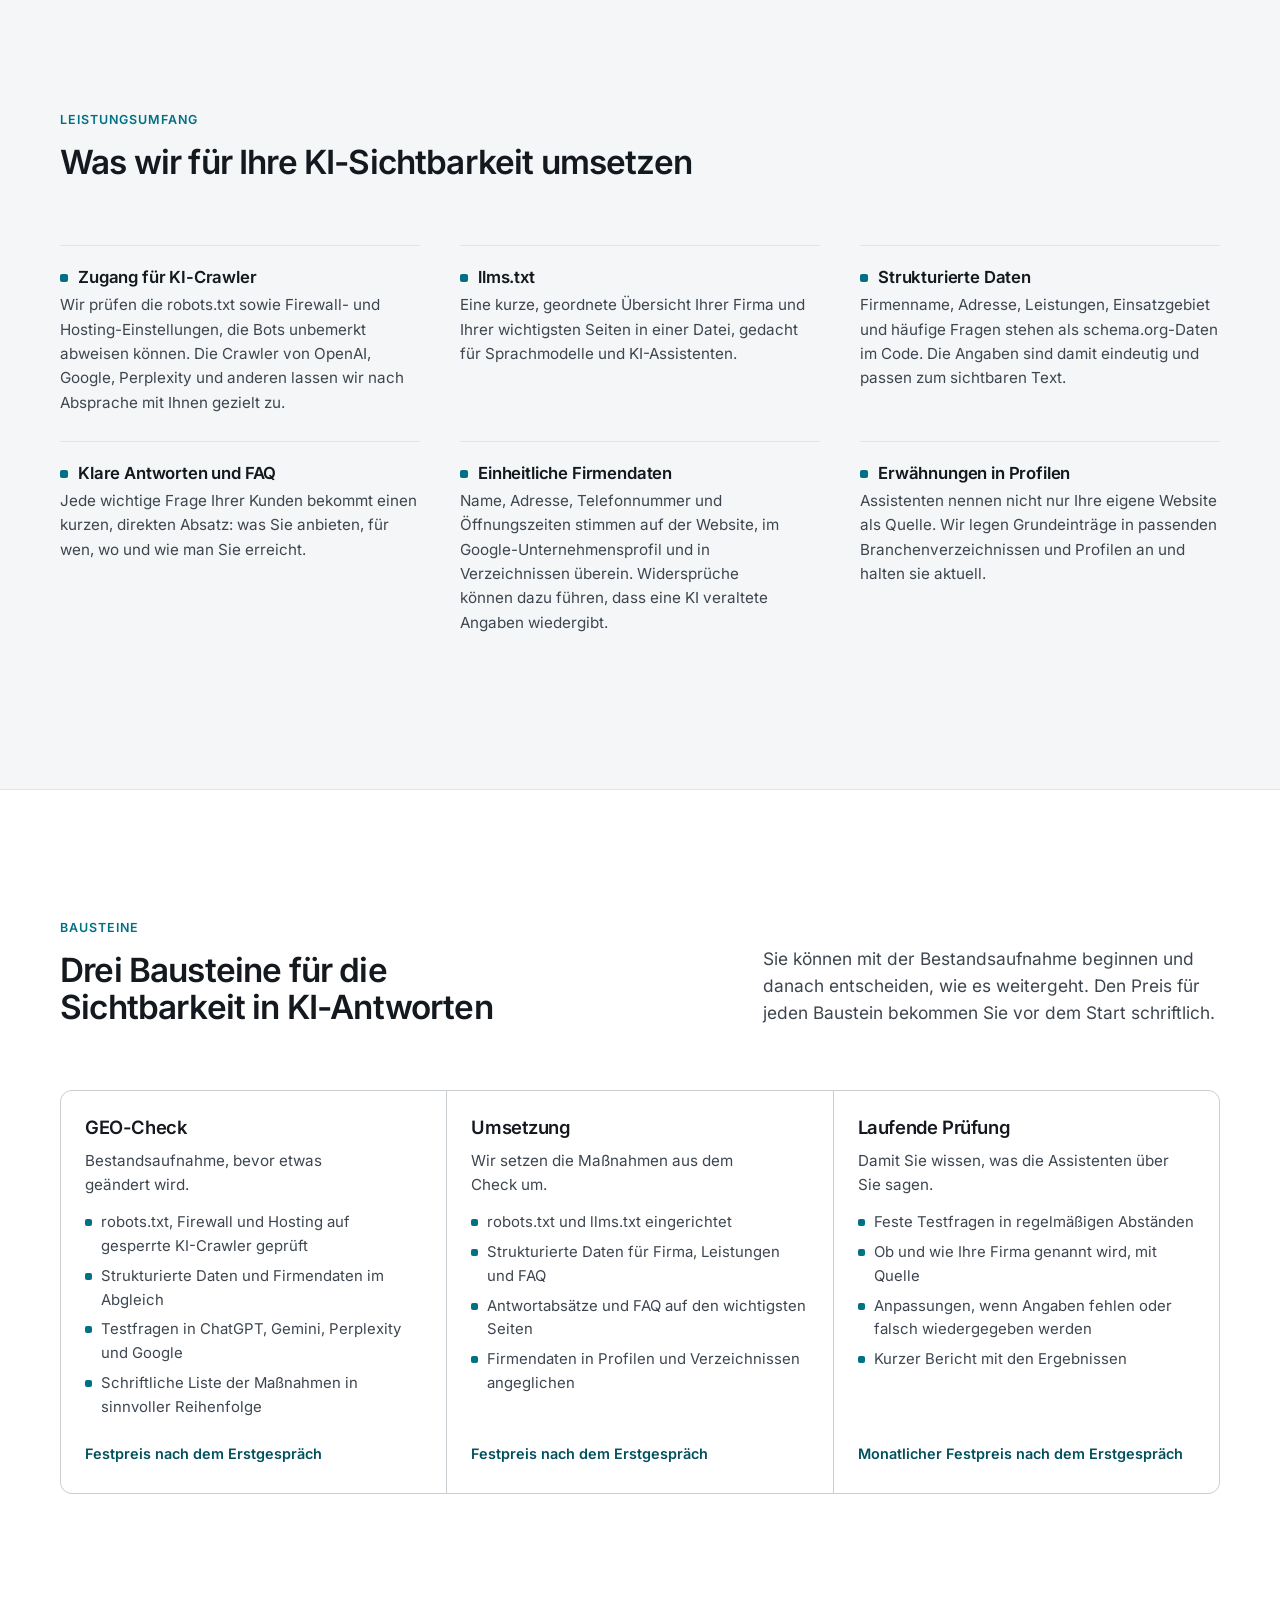
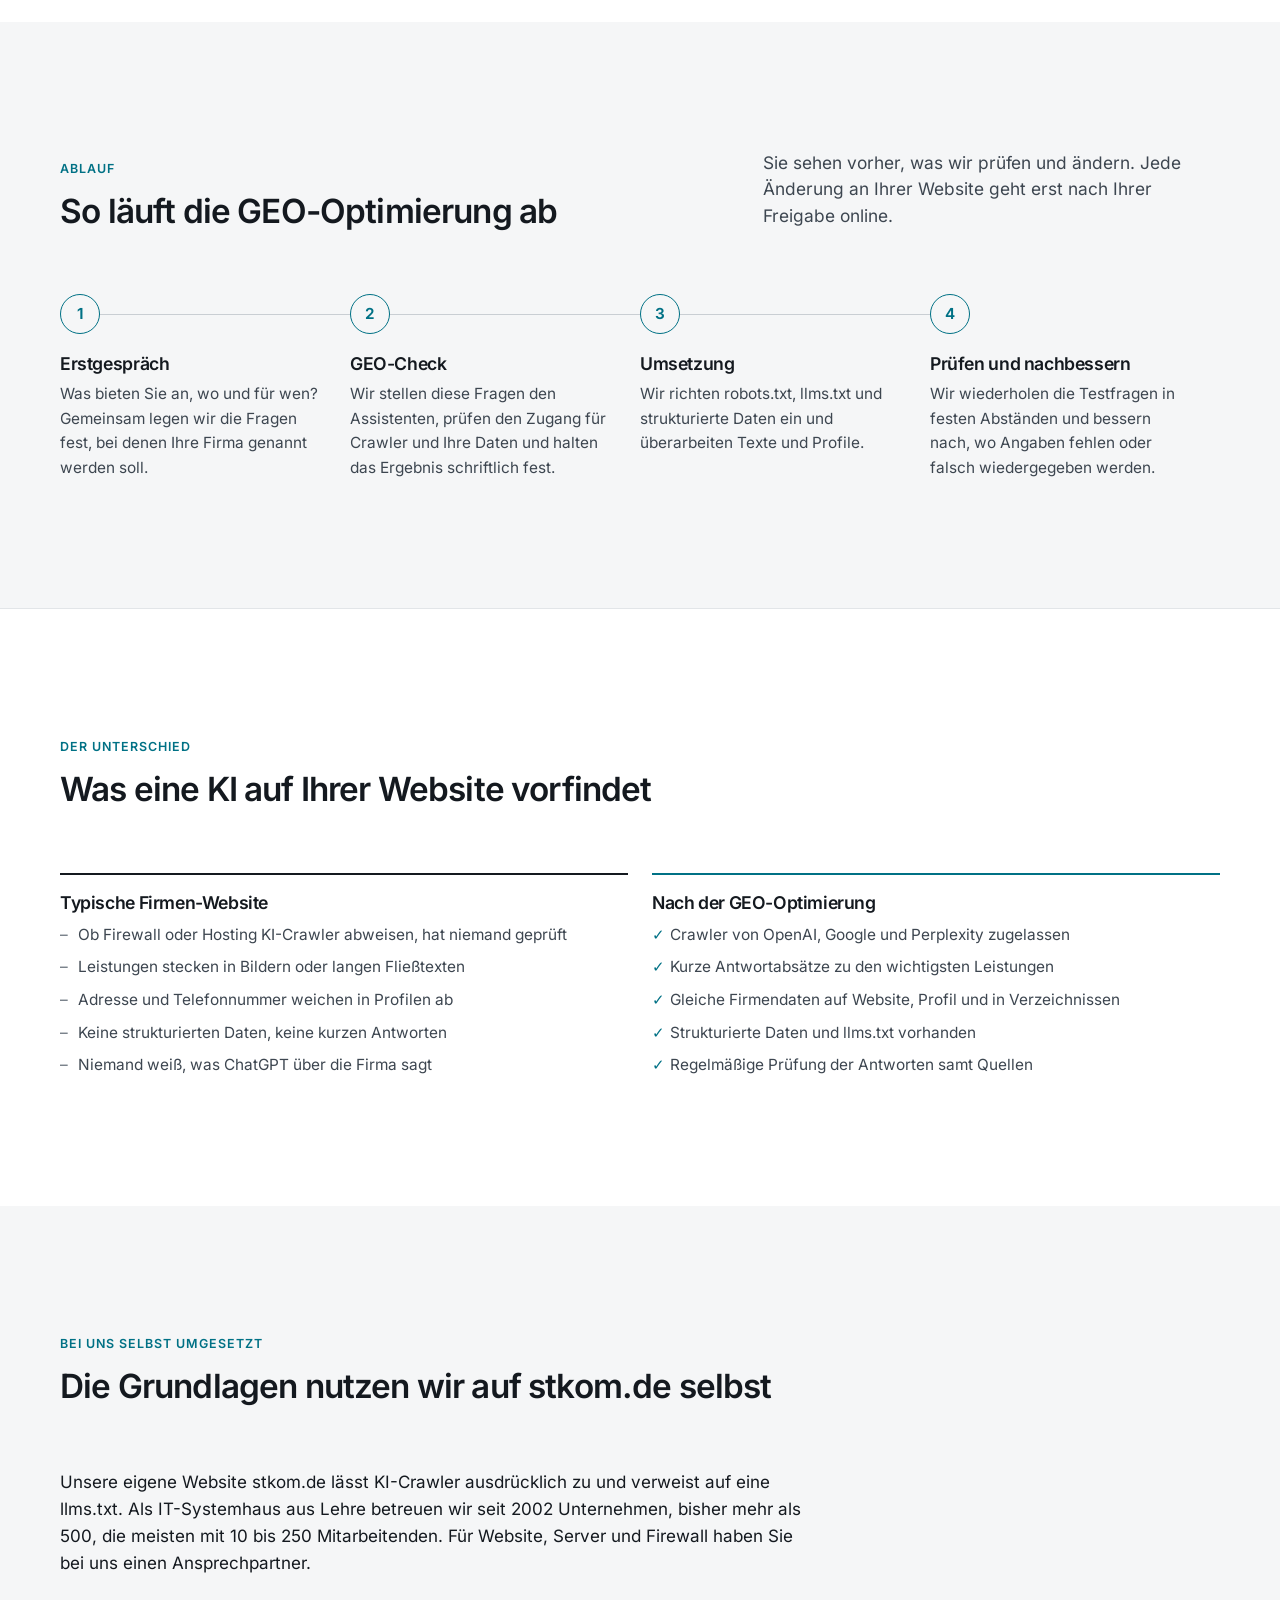
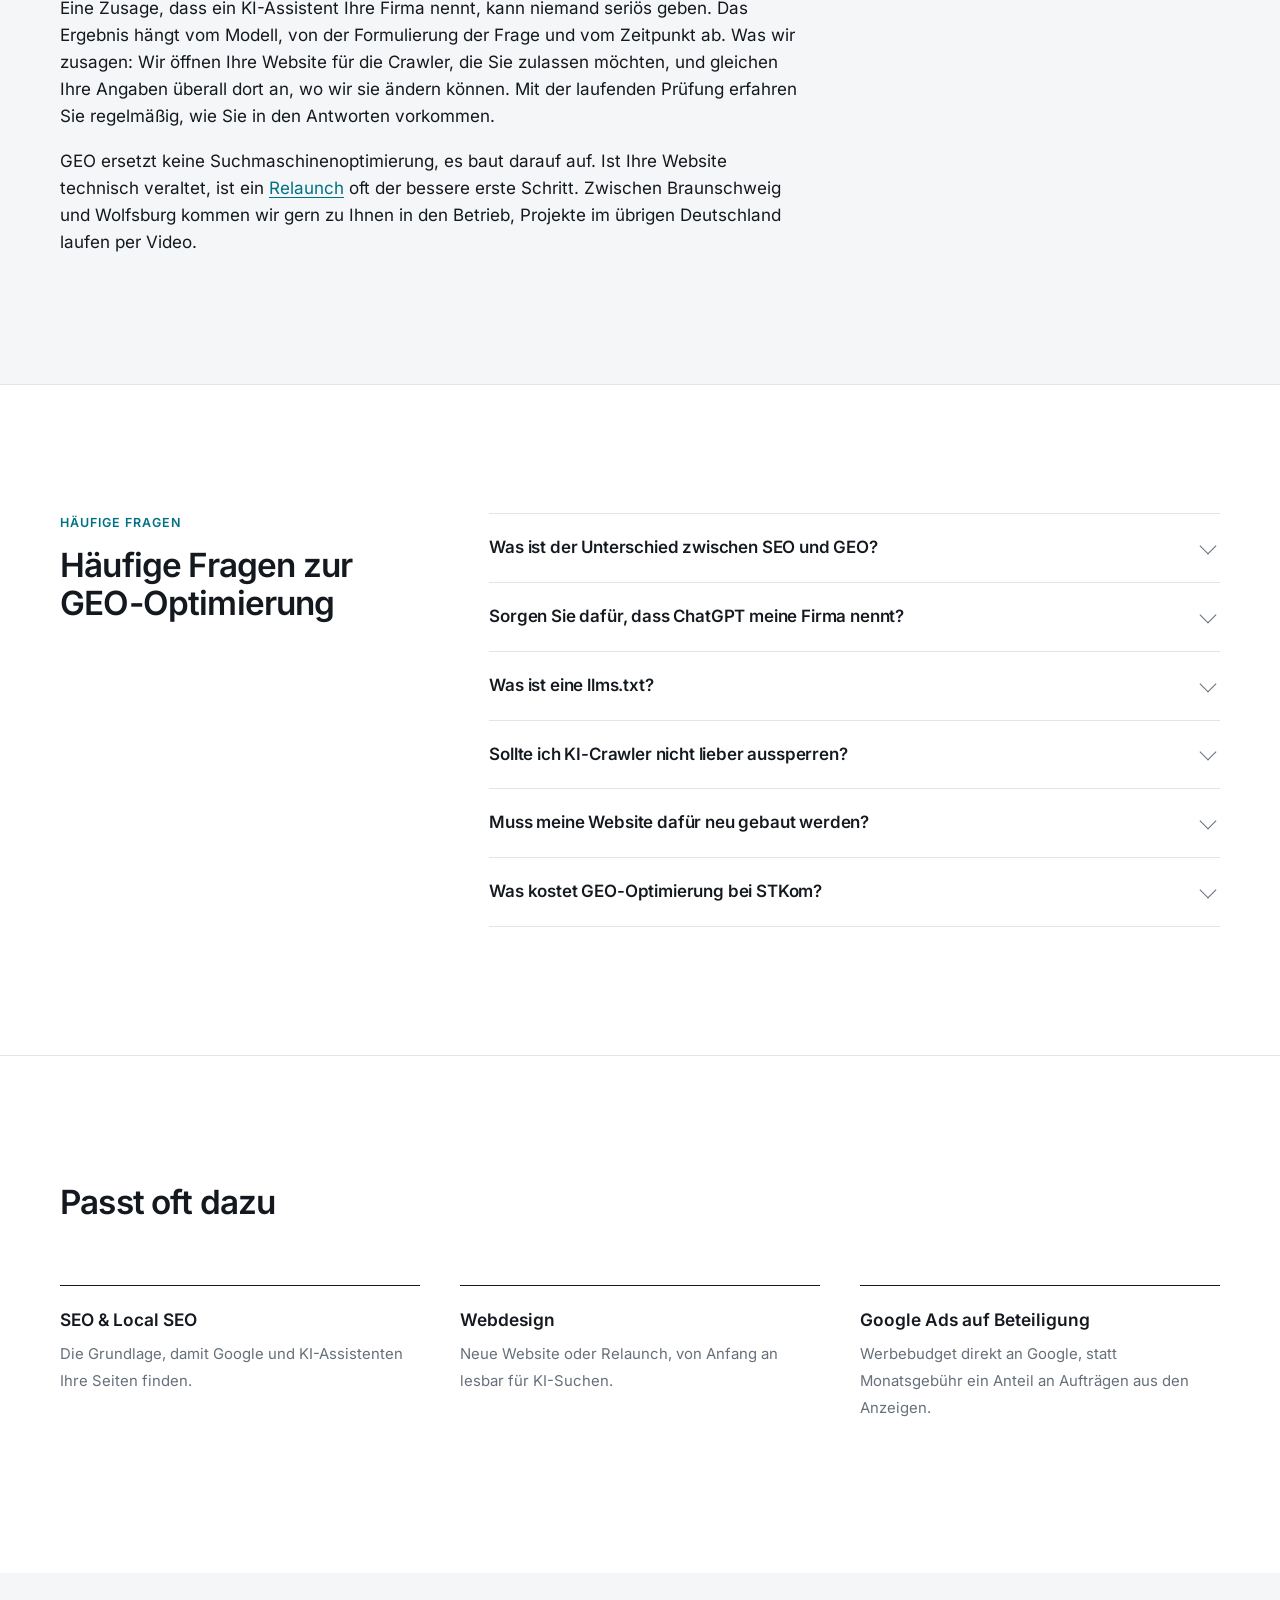
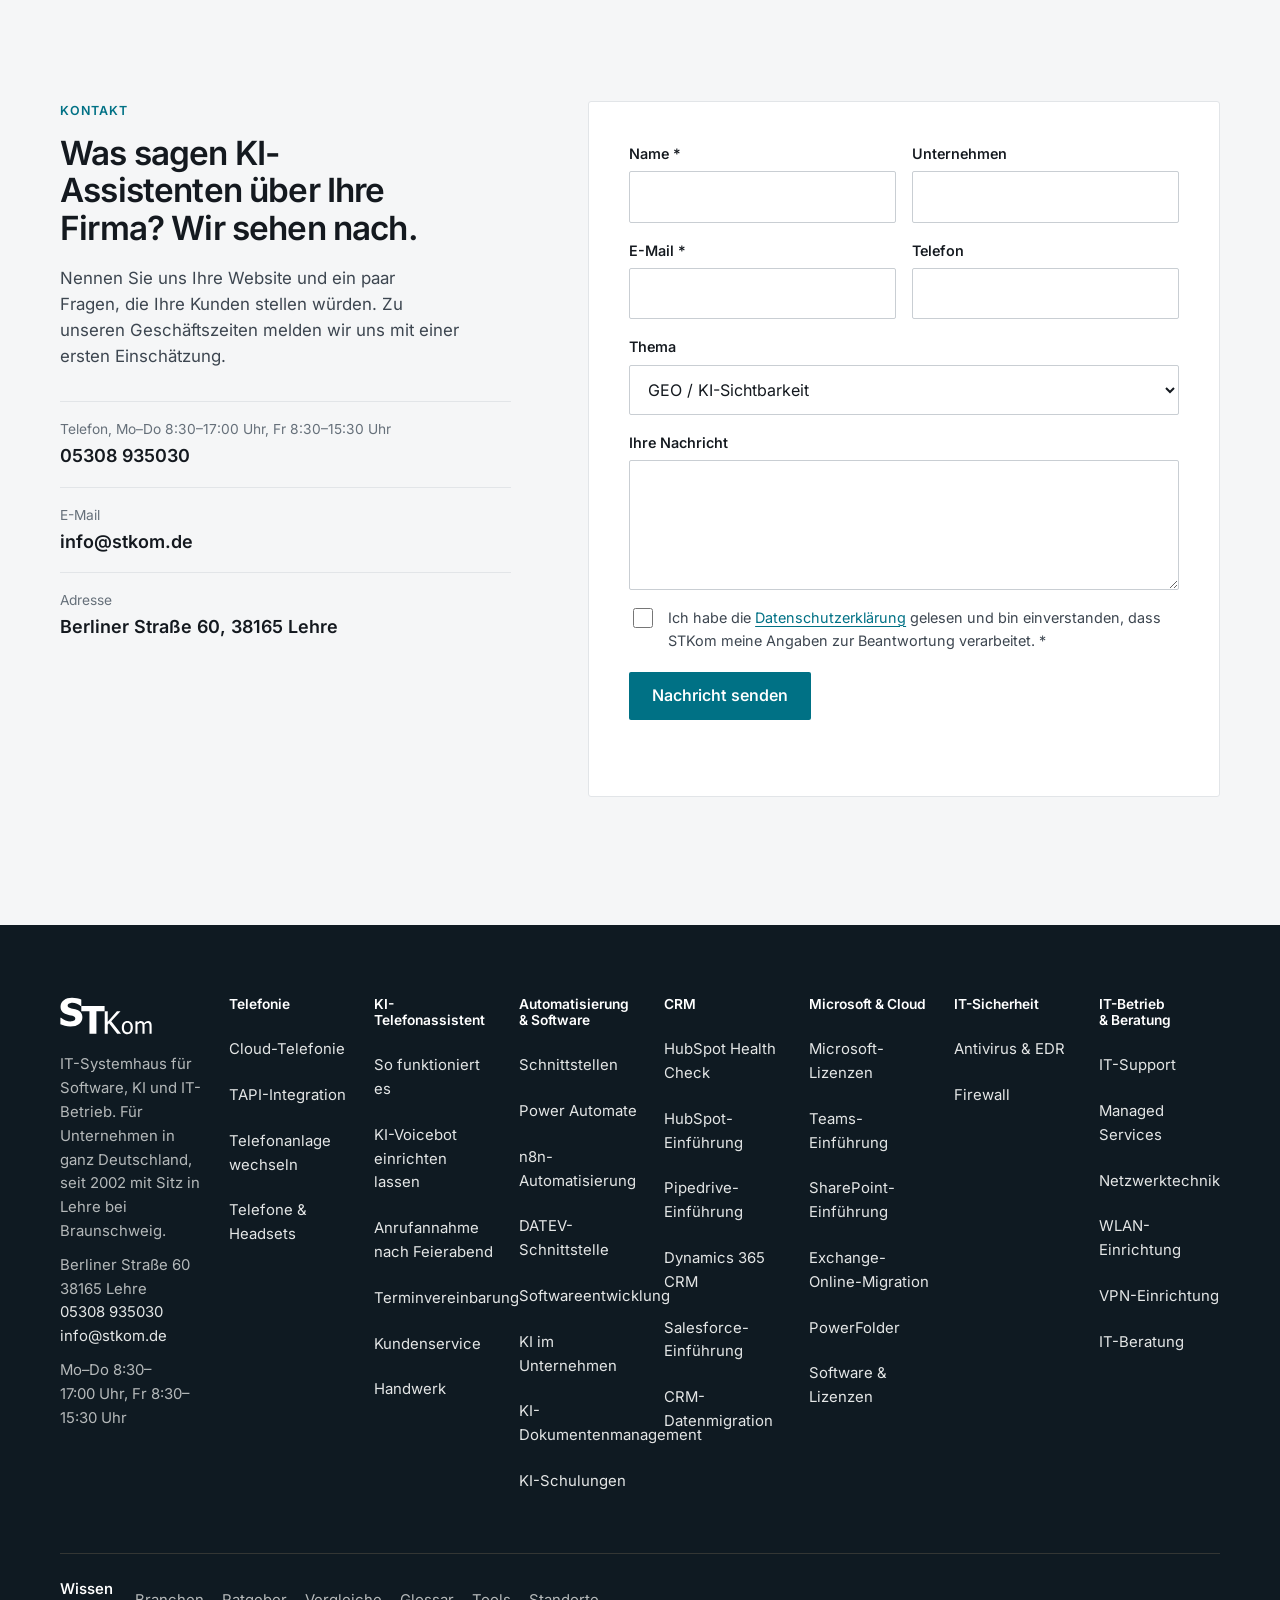
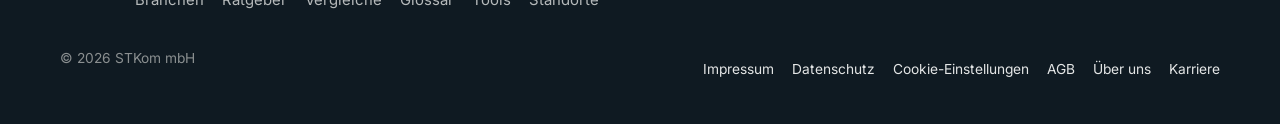
==== commit f91efd1d: "Kacheln mit 12 px Radius, Beispielbilder kompakt neben dem Text, kürzere Kennzahlen Co-Authored-By: " ====
--- a/geo-optimierung/index.html
+++ b/geo-optimierung/index.html
@@ -10,7 +10,7 @@
 <link rel="preload" href="./../fonts/inter-latin.woff2" as="font" type="font/woff2" crossorigin>
 
 <link rel="stylesheet" href="./../css/site.css?v=f5492042d1">
-<link rel="stylesheet" href="./../css/web.css?v=afc1343161">
+<link rel="stylesheet" href="./../css/web.css?v=b50735b12c">
 <script>document.documentElement.classList.add('js')</script>
 <link rel="icon" href="./../img/logo-stkom.svg" type="image/svg+xml">
 <meta name="theme-color" content="#04191d">
@@ -41,7 +41,7 @@
 <h1 class="t-h1 t-h1--long">GEO-Optimierung: Ihre Firma als Quelle in KI-Antworten.</h1>
 <p class="lead">GEO steht für Generative Engine Optimization. Es geht darum, dass ChatGPT, Gemini, Perplexity und die KI-Übersichten von Google Ihr Angebot finden, verstehen und richtig wiedergeben. Wir setzen Technik und Inhalte dafür um und prüfen regelmäßig, was die Assistenten über Sie sagen.</p>
 <div class="btn-row"><a class="btn btn--signal" href="#kontakt">GEO-Check anfragen</a><a class="btn btn--ghost" href="#ablauf">Ablauf ansehen</a></div>
-<dl class="facts"><div><dt>Festpreis</dt><dd>nach dem&nbsp;Erstgespräch</dd></div><div><dt>Seit 2002</dt><dd>IT-Systemhaus in&nbsp;Lehre</dd></div><div><dt>Selbst umgesetzt</dt><dd>stkom.de lässt KI-Crawler&nbsp;zu</dd></div></dl></div>
+<dl class="facts"><div><dt>Festpreis</dt><dd>nach dem&nbsp;Erstgespräch</dd></div><div><dt>Seit 2002</dt><dd>IT-Systemhaus in&nbsp;Lehre</dd></div><div><dt>Bei uns</dt><dd>selbst umgesetzt auf&nbsp;stkom.de</dd></div></dl></div>
 <div class="stage stage--chat" role="group" aria-label="Beispiel: Ein KI-Assistent beantwortet eine Frage nach einem IT-Dienstleister und nennt eine Firma mit ihrer Website als Quelle"><span class="stage__tag">Beispiel</span>
 <div class="chat" aria-hidden="true"><div class="bub bub--q">Welcher IT-Dienstleister bei Braunschweig richtet Microsoft 365 ein?</div>
 <div class="bub bub--a"><span class="who">KI-Assistent</span><p data-text="In der Region Braunschweig bietet unter anderem Ihre Firma die Einrichtung von Microsoft 365 an. Laut eigener Website übernimmt sie Lizenzen, den Umzug der Postfächer und die Einweisung der Mitarbeitenden, auch vor Ort.">In der Region Braunschweig bietet unter anderem Ihre Firma die Einrichtung von Microsoft 365 an. Laut eigener Website übernimmt sie Lizenzen, den Umzug der Postfächer und die Einweisung der Mitarbeitenden, auch vor Ort.</p>
@@ -50,9 +50,10 @@
 </div></div></div></section>
 
 <section class="section"><div class="wrap"><div class="sec-head sec-head--solo"><div><span class="kicker">Warum GEO?</span><h2 class="t-h2">Was hinter GEO-Optimierung steckt</h2></div></div>
-<div class="prose"><p>Wer einen Dienstleister sucht, kann seine Frage heute direkt an ChatGPT, Gemini oder Perplexity stellen. Er bekommt dann keine lange Trefferliste, sondern eine fertige Antwort mit wenigen Namen, oft mit den Quellen dazu. Auch Google zeigt bei manchen Suchen eine KI-Übersicht über den Treffern. Wer in diesen Antworten nicht vorkommt, wird an dieser Stelle nicht gefunden.</p>
+<div class="text-bild"><div class="prose"><p>Wer einen Dienstleister sucht, kann seine Frage heute direkt an ChatGPT, Gemini oder Perplexity stellen. Er bekommt dann keine lange Trefferliste, sondern eine fertige Antwort mit wenigen Namen, oft mit den Quellen dazu. Auch Google zeigt bei manchen Suchen eine KI-Übersicht über den Treffern. Wer in diesen Antworten nicht vorkommt, wird an dieser Stelle nicht gefunden.</p>
 <p>Für diese Art der Sichtbarkeit gibt es mehrere Namen: GEO, AI SEO, KI-SEO, ChatGPT SEO oder LLM-Optimierung. Gemeint ist immer dasselbe. Ihre Website und Ihre Firmendaten werden so aufbereitet, dass KI-Systeme sie abrufen, verstehen und als Quelle nutzen können.</p>
-<p>Wie genau ein Assistent seine Quellen auswählt, legen die Anbieter nicht offen. Einige Grundlagen sind aber dokumentiert. OpenAI schreibt, dass Seiten, die den eigenen Such-Crawler OAI-SearchBot aussperren, nicht in den Suchantworten von ChatGPT erscheinen. Google nennt für die KI-Übersichten keine zusätzlichen Anforderungen und verweist auf die üblichen Grundlagen der Suchmaschinenoptimierung. Für uns heißt das: Zuerst muss der Zugang stimmen, dann zählen klare Inhalte und eine solide Basis in der <a href="/seo/">SEO</a>.</p></div></div></section>
+<p>Wie genau ein Assistent seine Quellen auswählt, legen die Anbieter nicht offen. Einige Grundlagen sind aber dokumentiert. OpenAI schreibt, dass Seiten, die den eigenen Such-Crawler OAI-SearchBot aussperren, nicht in den Suchantworten von ChatGPT erscheinen. Google verweist für die KI-Übersichten auf die üblichen Grundlagen der Suchmaschinenoptimierung. Für uns heißt das: Zuerst muss der Zugang stimmen, dann zählen klare Inhalte und eine solide Basis in der <a href="/seo/">SEO</a>.</p></div>
+<figure class="figure"><img src="./../img/geo-optimierung-beispiel.webp" width="920" height="871" loading="lazy" alt="Beispiel einer KI-Antwort im Chat, die eine Firma nennt und deren Website als Quelle anzeigt"><figcaption>Beispielhafte Darstellung: Ein KI-Assistent nennt eine Firma und zeigt ihre Website als Quelle.</figcaption></figure></div></div></section>
 
 <section class="section section--paper"><div class="wrap"><div class="sec-head sec-head--solo"><div><span class="kicker">Leistungsumfang</span><h2 class="t-h2">Was wir für Ihre KI-Sichtbarkeit umsetzen</h2></div></div>
 <div class="feat"><div class="feat__item"><h3>Zugang für KI-Crawler</h3><p>Wir prüfen die robots.txt sowie Firewall- und Hosting-Einstellungen, die Bots unbemerkt abweisen können. Die Crawler von OpenAI, Google, Perplexity und anderen lassen wir nach Absprache mit Ihnen gezielt zu.</p></div>
@@ -75,8 +76,7 @@
 
 <section class="section"><div class="wrap"><div class="sec-head sec-head--solo"><div><span class="kicker">Der Unterschied</span><h2 class="t-h2">Was eine KI auf Ihrer Website&nbsp;vorfindet</h2></div></div>
 <div class="vs"><div><h3>Typische Firmen-Website</h3><ul><li>Ob Firewall oder Hosting KI-Crawler abweisen, hat niemand geprüft</li><li>Leistungen stecken in Bildern oder langen Fließtexten</li><li>Adresse und Telefonnummer weichen in Profilen ab</li><li>Keine strukturierten Daten, keine kurzen Antworten</li><li>Niemand weiß, was ChatGPT über die Firma sagt</li></ul></div>
-<div class="is-us"><h3>Nach der GEO-Optimierung</h3><ul><li>Crawler von OpenAI, Google und Perplexity zugelassen</li><li>Kurze Antwortabsätze zu den wichtigsten Leistungen</li><li>Gleiche Firmendaten auf Website, Profil und in Verzeichnissen</li><li>Strukturierte Daten und llms.txt vorhanden</li><li>Regelmäßige Prüfung der Antworten samt Quellen</li></ul></div></div>
-<figure class="figure" style="margin-top:48px"><img src="./../img/geo-optimierung-beispiel.webp" width="1200" height="750" loading="lazy" alt="Beispiel einer KI-Antwort im Chat, die eine Firma nennt und deren Website als Quelle anzeigt"><figcaption>Beispielhafte Darstellung: Ein KI-Assistent nennt eine Firma und zeigt ihre Website als Quelle.</figcaption></figure></div></section>
+<div class="is-us"><h3>Nach der GEO-Optimierung</h3><ul><li>Crawler von OpenAI, Google und Perplexity zugelassen</li><li>Kurze Antwortabsätze zu den wichtigsten Leistungen</li><li>Gleiche Firmendaten auf Website, Profil und in Verzeichnissen</li><li>Strukturierte Daten und llms.txt vorhanden</li><li>Regelmäßige Prüfung der Antworten samt Quellen</li></ul></div></div></div></section>
 
 <section class="section section--paper"><div class="wrap"><div class="sec-head sec-head--solo"><div><span class="kicker">Bei uns selbst umgesetzt</span><h2 class="t-h2">Die Grundlagen nutzen wir auf stkom.de&nbsp;selbst</h2></div></div>
 <div class="prose"><p>Unsere eigene Website stkom.de lässt KI-Crawler ausdrücklich zu und verweist auf eine llms.txt. Als IT-Systemhaus aus Lehre betreuen wir seit 2002 Unternehmen, bisher mehr als 500, die meisten mit 10 bis 250 Mitarbeitenden. Für Website, Server und Firewall haben Sie bei uns einen Ansprechpartner.</p>
--- a/css/web.css
+++ b/css/web.css
@@ -8,7 +8,8 @@
      .stage.stage--calc    Rechner Budget → Klicks → Anfragen → Aufträge  → Google Ads
    Bewegung nur ohne prefers-reduced-motion; ohne JS bleibt der Endzustand sichtbar. */
 
-.stage { position: relative; align-self: stretch; min-height: 440px; margin: 0 0 56px; border-radius: var(--r-l);
+:root { --r-kachel: 12px; } /* Radius der Kacheln (Dennis 01.11.2026); eingebettete Karten 10 px */
+.stage { position: relative; align-self: stretch; min-height: 440px; margin: 0 0 56px; border-radius: var(--r-kachel);
   background: var(--night); color: #cfe2e5; overflow: hidden; isolation: isolate; padding: clamp(18px, 3vw, 32px);
   display: flex; flex-direction: column; justify-content: center; gap: 14px; padding-top: 50px; }
 .stage--build .chips { max-width: 66%; }
@@ -139,9 +140,12 @@
 
 /* ---------- Inhaltsbausteine ---------- */
 .figure { margin: 0; }
-.figure img { width: 100%; border-radius: var(--r-l); border: 1px solid var(--line); }
+.figure img { width: 100%; height: auto; border-radius: var(--r-kachel); }
+/* Text mit Beispielbild daneben: Bild in Originalgröße statt seitenbreit */
+.text-bild { display: grid; grid-template-columns: minmax(0, 1fr) minmax(0, 420px); gap: clamp(32px, 5vw, 80px); align-items: start; }
+.text-bild .figure { margin: 4px 0 0; }
 .figure figcaption { font-size: .86rem; color: var(--ink-3); margin-top: 10px; }
-.pakete { display: grid; grid-template-columns: repeat(3, minmax(0, 1fr)); gap: 1px; background: var(--line-strong); border: 1px solid var(--line-strong); border-radius: var(--r-l); overflow: hidden; }
+.pakete { display: grid; grid-template-columns: repeat(3, minmax(0, 1fr)); gap: 1px; background: var(--line-strong); border: 1px solid var(--line-strong); border-radius: var(--r-kachel); overflow: hidden; }
 .paket { background: #fff; padding: 26px 24px 28px; display: flex; flex-direction: column; gap: 10px; }
 .paket h3 { font-size: 1.15rem; }
 .paket p { font-size: .95rem; color: var(--ink-2); }
@@ -179,3 +183,4 @@
 .ftr__grid > * { min-width: 0; }
 @media (max-width: 600px) { .ftr__grid, .ftr__grid--7 { grid-template-columns: repeat(2, minmax(0, 1fr)); } .ftr__brand { grid-column: 1 / -1; } .ftr a { overflow-wrap: anywhere; } }
 @media (max-width: 900px) { .vs--3 { grid-template-columns: 1fr; } }
+@media (max-width: 900px) { .text-bild { grid-template-columns: 1fr; } .text-bild .figure { max-width: 460px; } }
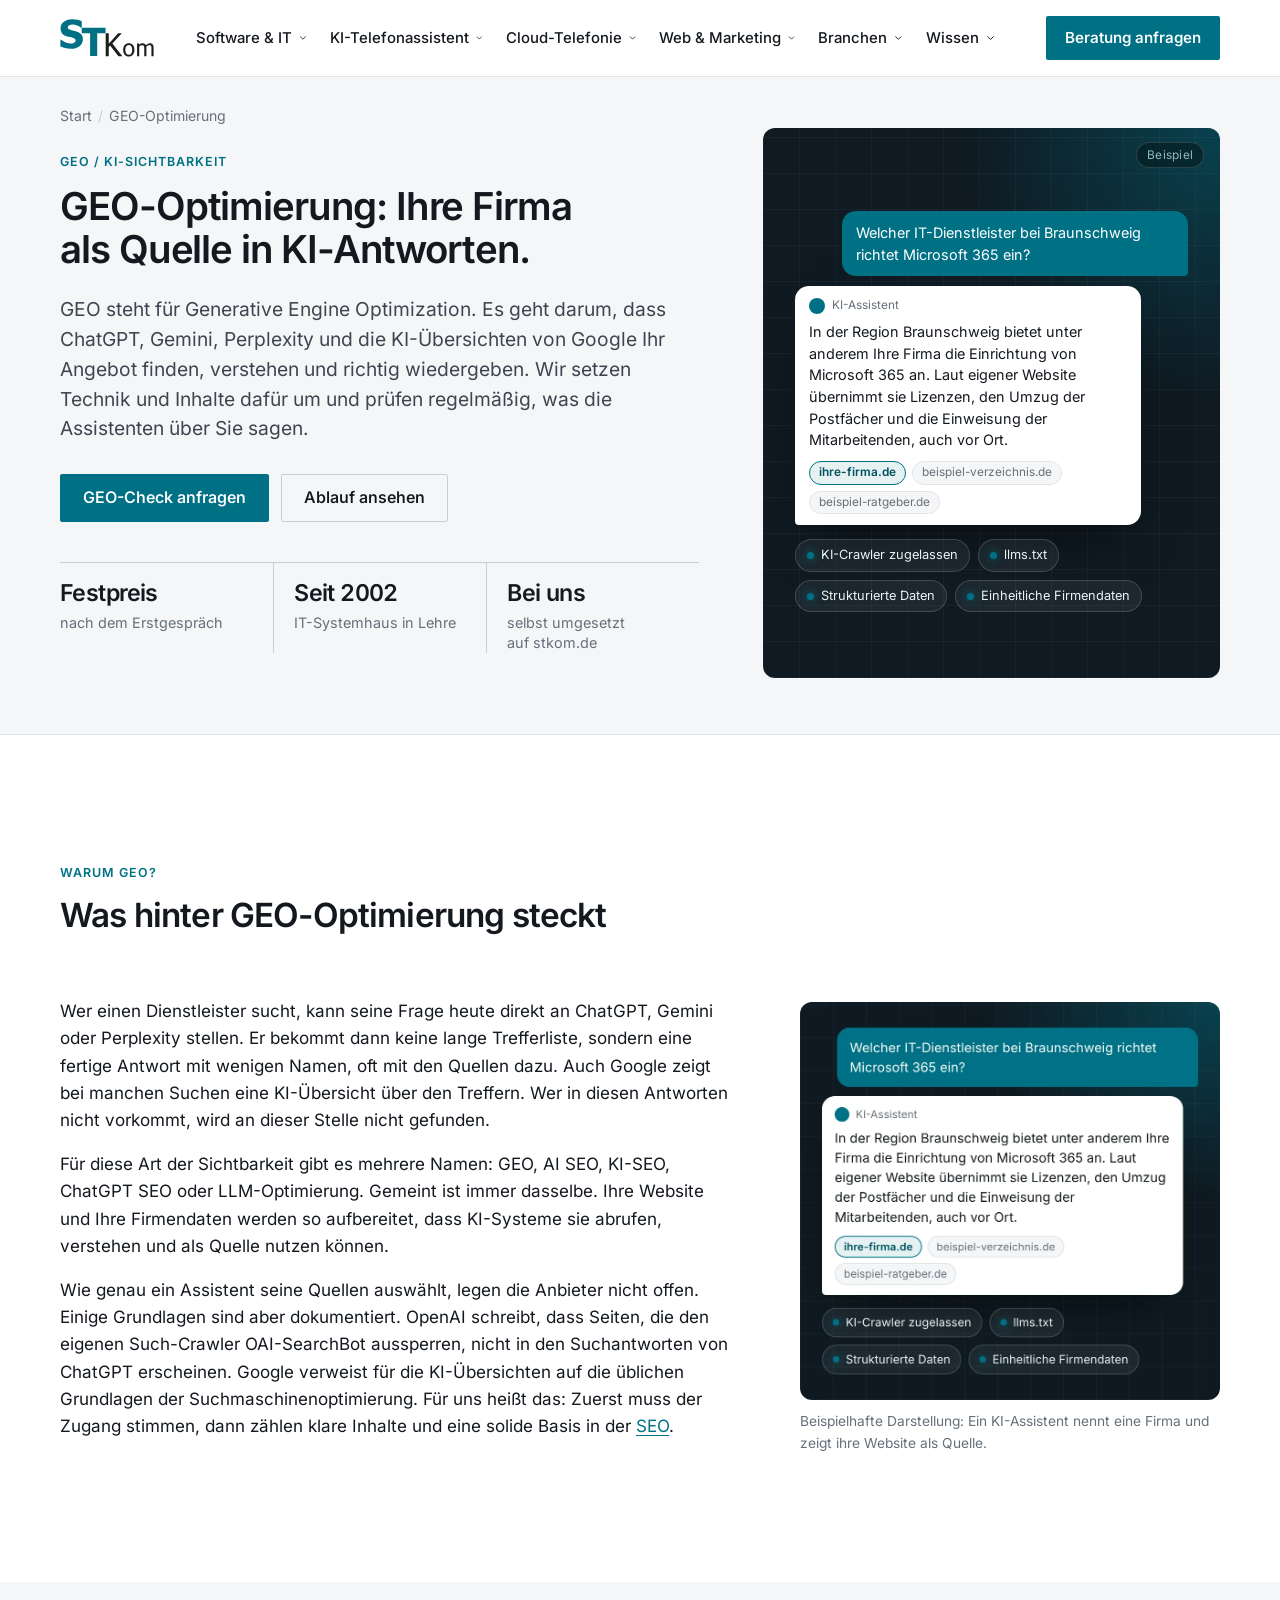
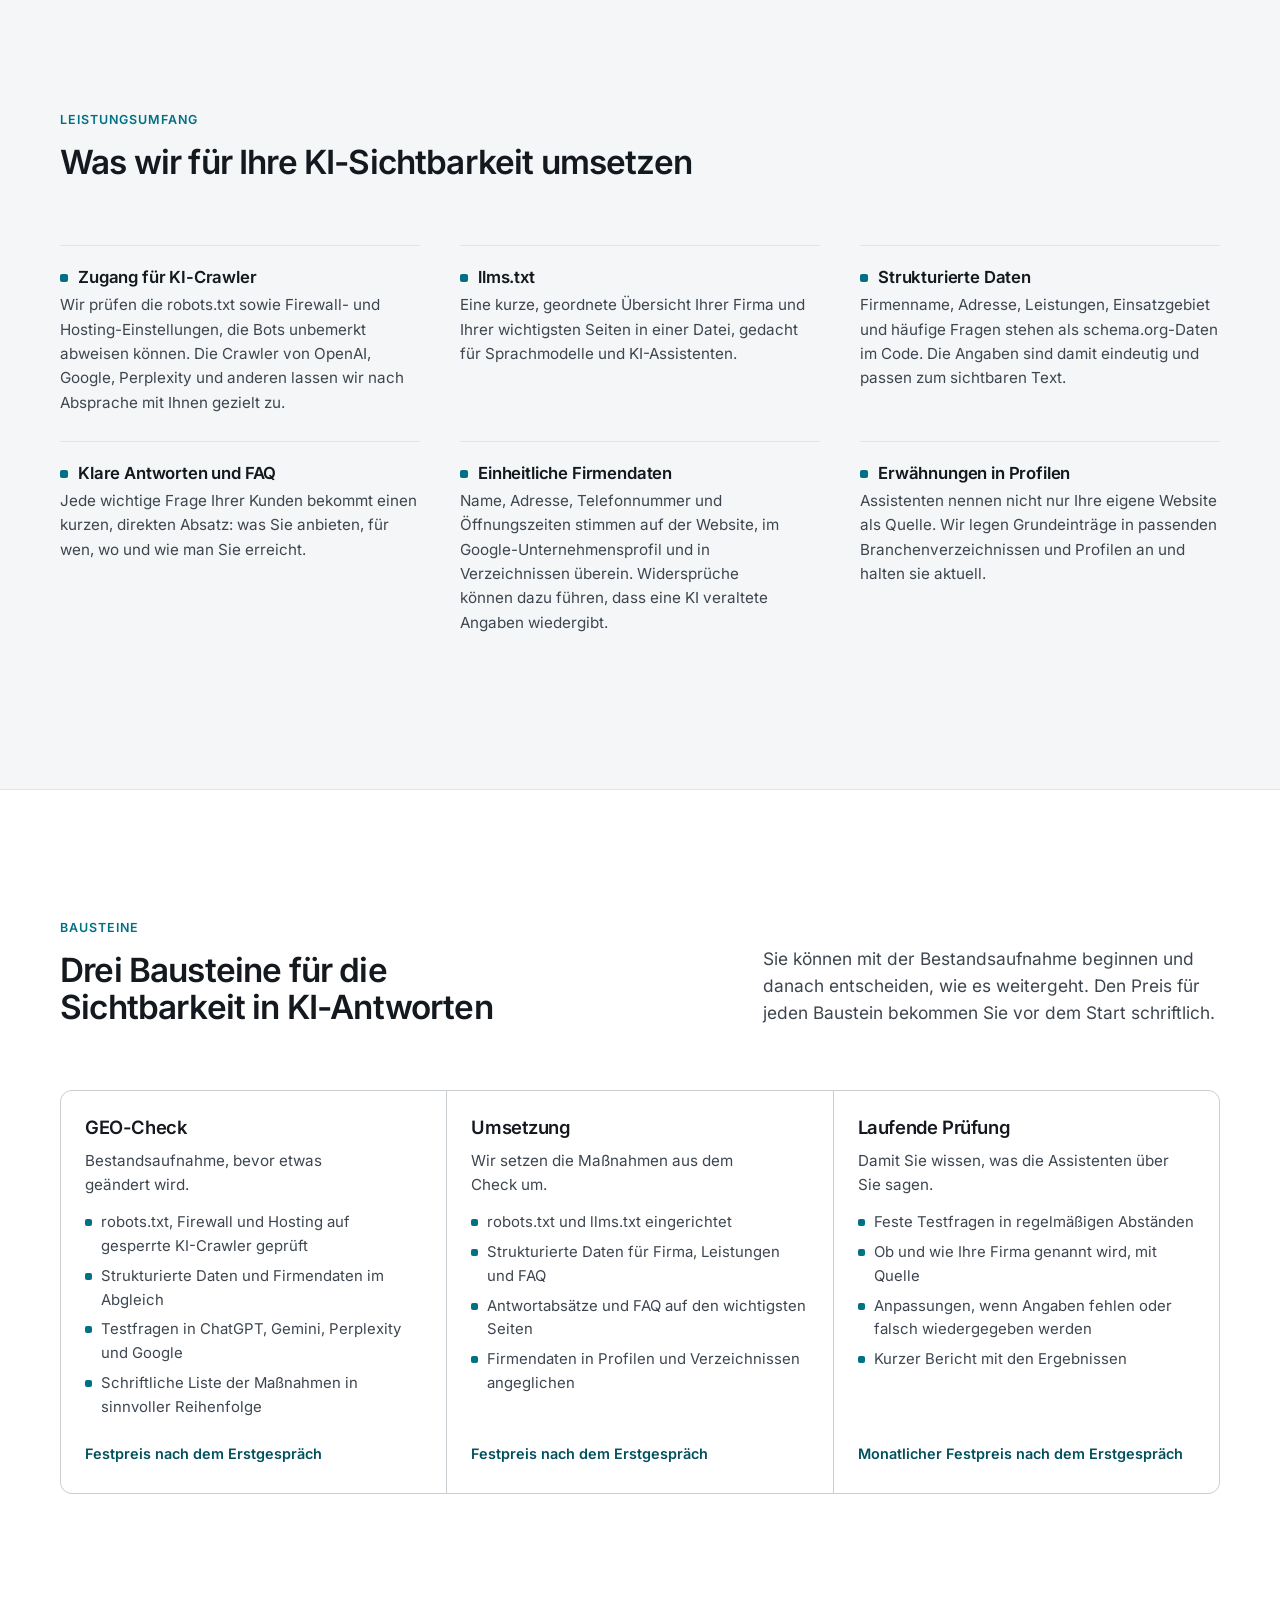
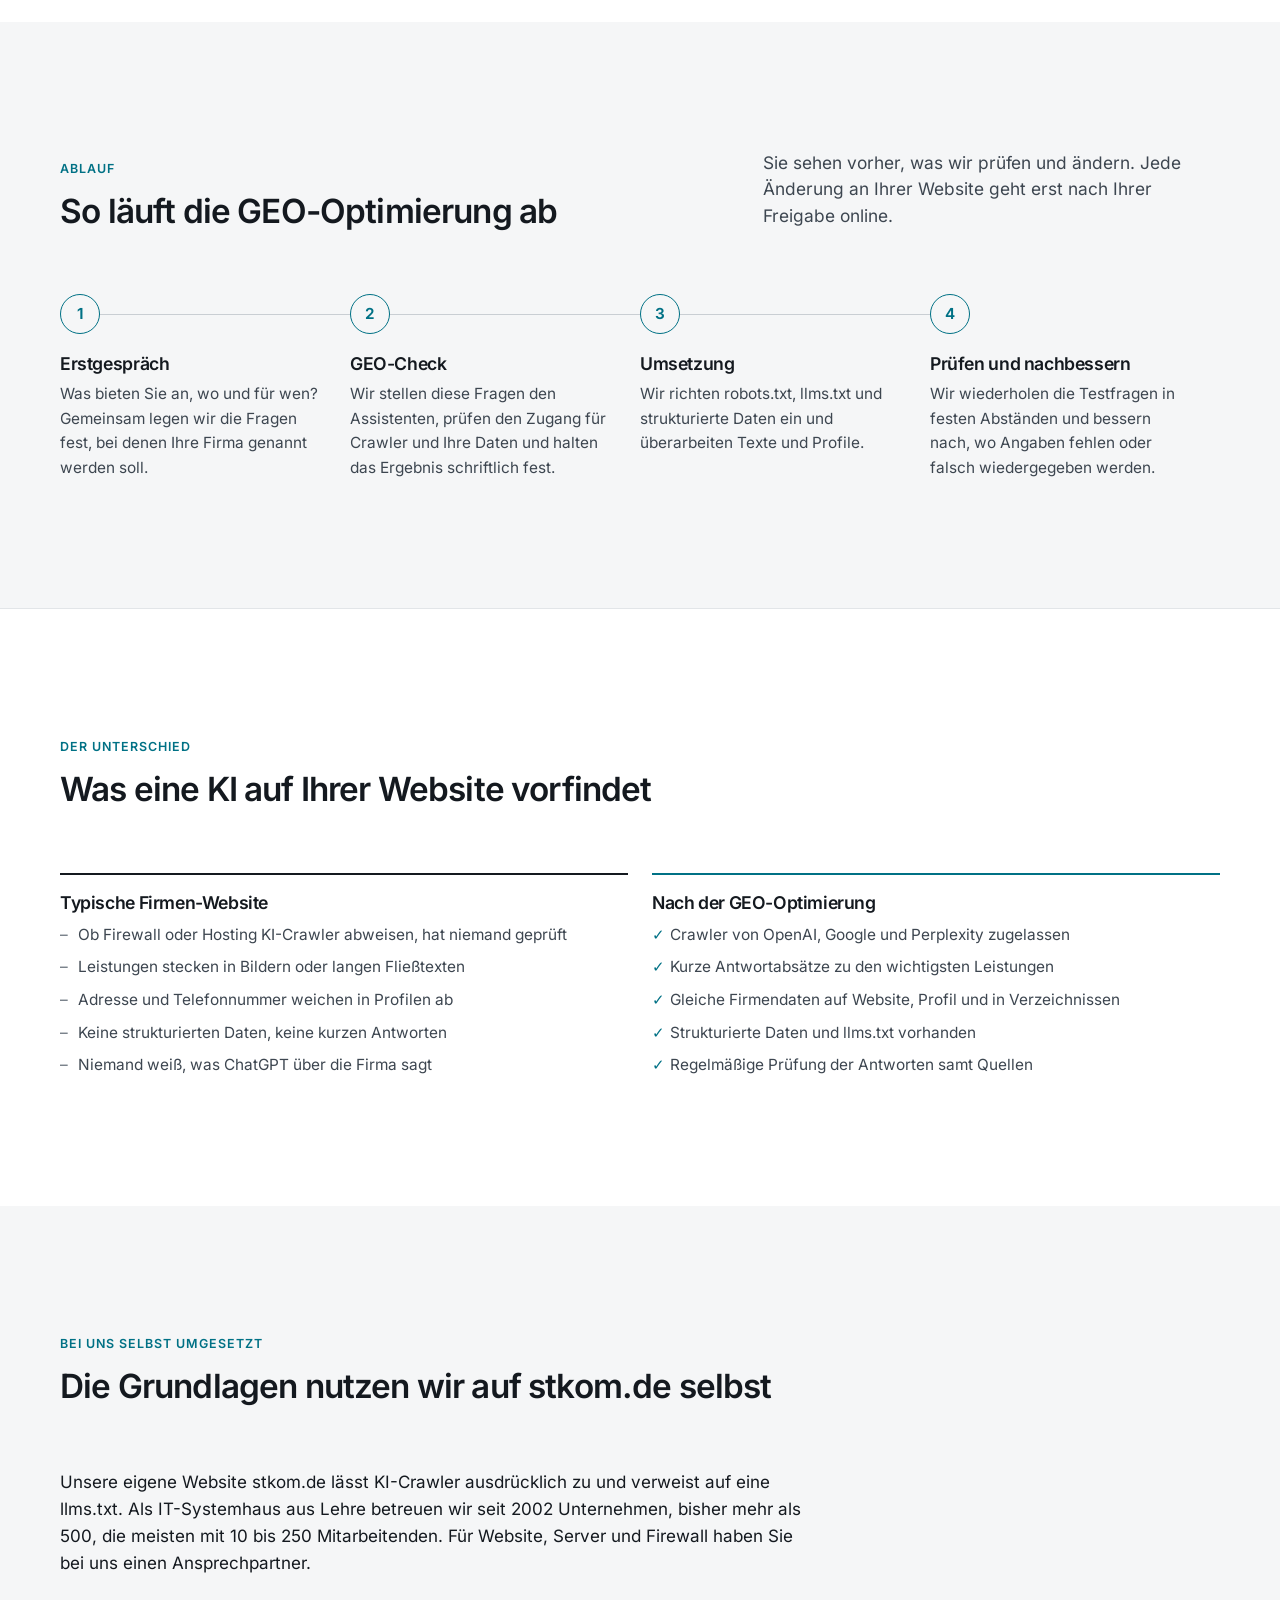
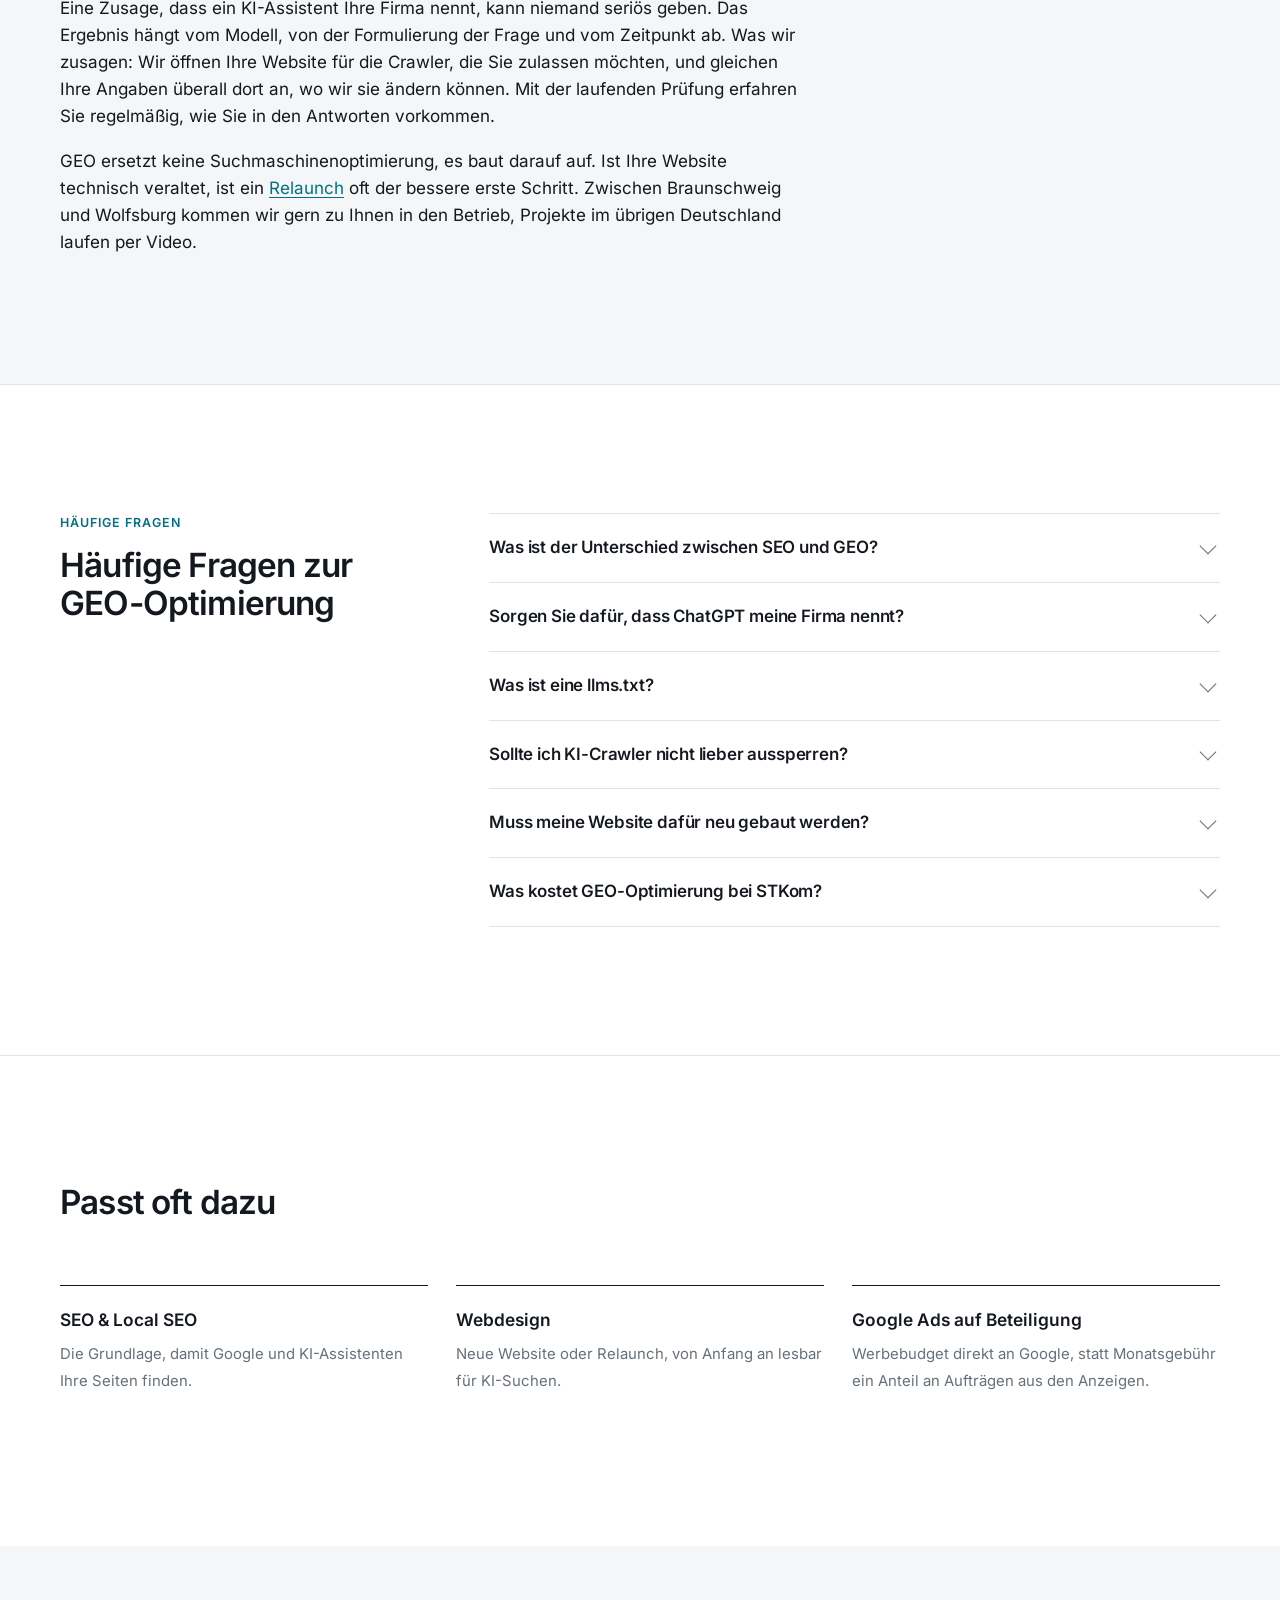
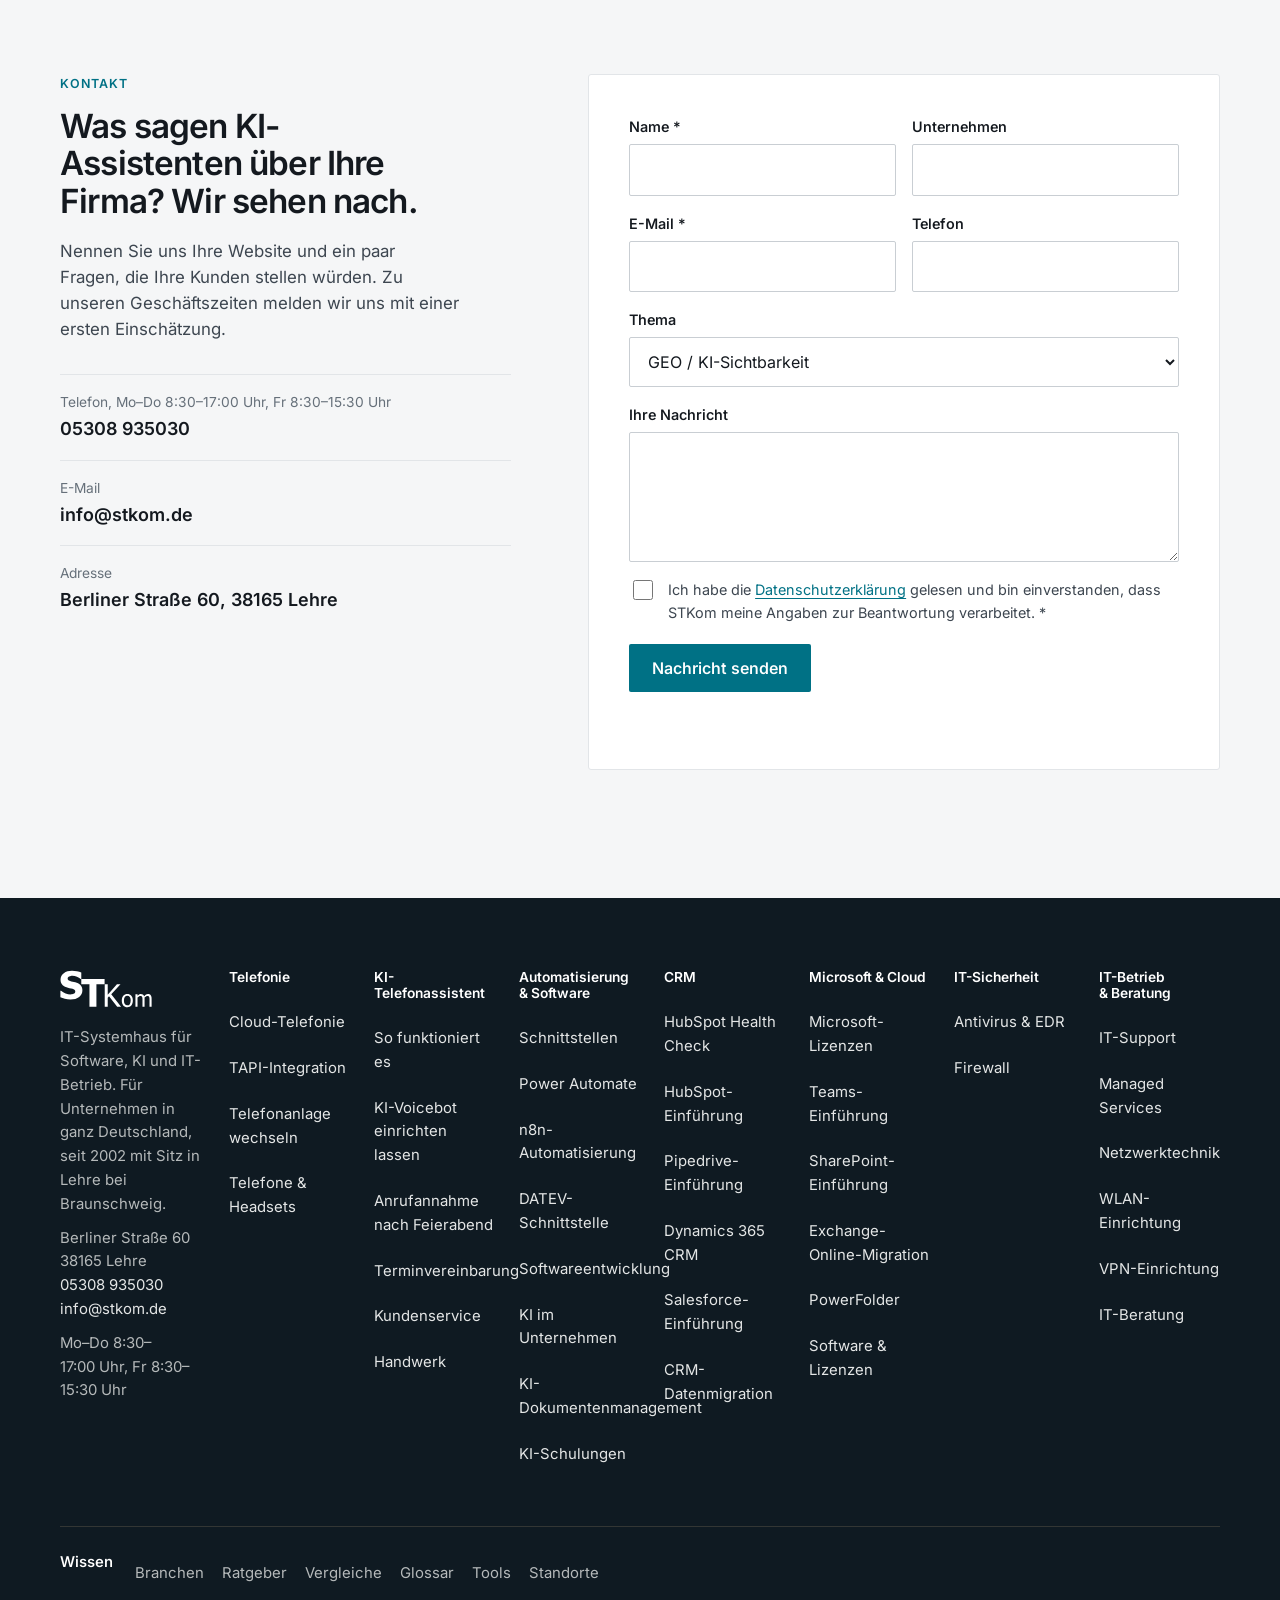
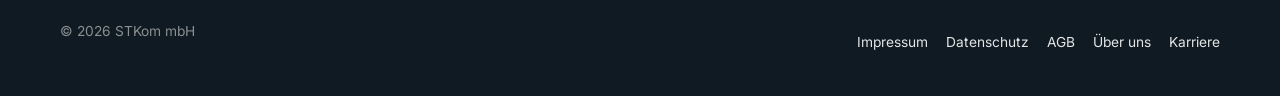
==== commit a8921b23: "Pilot Webdesign Braunschweig: Bento-Sektionen mit lebenden Karten (Dennis' Auswahl), Meta-Pixel entf" ====
--- a/geo-optimierung/index.html
+++ b/geo-optimierung/index.html
@@ -10,7 +10,7 @@
 <link rel="preload" href="./../fonts/inter-latin.woff2" as="font" type="font/woff2" crossorigin>
 
 <link rel="stylesheet" href="./../css/site.css?v=f5492042d1">
-<link rel="stylesheet" href="./../css/web.css?v=b50735b12c">
+<link rel="stylesheet" href="./../css/web.css?v=aea2e45057">
 <script>document.documentElement.classList.add('js')</script>
 <link rel="icon" href="./../img/logo-stkom.svg" type="image/svg+xml">
 <meta name="theme-color" content="#04191d">
@@ -123,10 +123,10 @@
 <p>Mo–Do 8:30–17:00 Uhr, Fr 8:30–15:30 Uhr</p></div><div><h2><a href="https://www.stkom.de/telefonie/">Telefonie</a></h2><ul><li><a href="https://www.stkom.de/cloud-telefonie/">Cloud-Telefonie</a></li><li><a href="https://www.stkom.de/tapi-integration/">TAPI-Integration</a></li><li><a href="https://www.stkom.de/telefonanlage-wechseln/">Telefonanlage wechseln</a></li><li><a href="https://www.stkom.de/telefonie-hardware/">Telefone &amp; Headsets</a></li></ul></div><div><h2><a href="https://www.stkom.de/ki-voice-agents/">KI-Telefonassistent</a></h2><ul><li><a href="https://www.stkom.de/ki-telefonassistent/so-funktioniert-es/">So funktioniert es</a></li><li><a href="https://www.stkom.de/ki-telefonassistent/voicebot-einrichten/">KI-Voicebot einrichten lassen</a></li><li><a href="https://www.stkom.de/ki-telefonassistent/anrufannahme-nach-feierabend/">Anrufannahme nach Feierabend</a></li><li><a href="https://www.stkom.de/ki-telefonassistent/terminvereinbarung/">Terminvereinbarung</a></li><li><a href="https://www.stkom.de/ki-telefonassistent/kundenservice/">Kundenservice</a></li><li><a href="https://www.stkom.de/ki-telefonassistent/handwerk/">Handwerk</a></li></ul></div><div><h2><a href="https://www.stkom.de/automatisierung/">Automatisierung &amp; Software</a></h2><ul><li><a href="https://www.stkom.de/schnittstellen/">Schnittstellen</a></li><li><a href="https://www.stkom.de/power-automate/">Power Automate</a></li><li><a href="https://www.stkom.de/n8n-automatisierung/">n8n-Automatisierung</a></li><li><a href="https://www.stkom.de/datev-schnittstelle/">DATEV-Schnittstelle</a></li><li><a href="https://www.stkom.de/softwareentwicklung/">Softwareentwicklung</a></li><li><a href="https://www.stkom.de/ki-touch-display/">KI im Unternehmen</a></li><li><a href="https://www.stkom.de/ki-dokumentenmanagement/">KI-Dokumentenmanagement</a></li><li><a href="https://www.stkom.de/ki-schulung/">KI-Schulungen</a></li></ul></div><div><h2><a href="https://www.stkom.de/crm-implementierung/">CRM</a></h2><ul><li><a href="https://www.stkom.de/hubspot-check/">HubSpot Health Check</a></li><li><a href="https://www.stkom.de/hubspot-agentur/">HubSpot-Einführung</a></li><li><a href="https://www.stkom.de/pipedrive-einfuehrung/">Pipedrive-Einführung</a></li><li><a href="https://www.stkom.de/dynamics-365-crm/">Dynamics 365 CRM</a></li><li><a href="https://www.stkom.de/salesforce-einfuehrung/">Salesforce-Einführung</a></li><li><a href="https://www.stkom.de/crm-datenmigration/">CRM-Datenmigration</a></li></ul></div><div><h2><a href="https://www.stkom.de/microsoft-365/">Microsoft &amp; Cloud</a></h2><ul><li><a href="https://www.stkom.de/microsoft-lizenzen/">Microsoft-Lizenzen</a></li><li><a href="https://www.stkom.de/microsoft-teams-einfuehrung/">Teams-Einführung</a></li><li><a href="https://www.stkom.de/sharepoint-einfuehrung/">SharePoint-Einführung</a></li><li><a href="https://www.stkom.de/exchange-online-migration/">Exchange-Online-Migration</a></li><li><a href="https://www.stkom.de/powerfolder/">PowerFolder</a></li><li><a href="https://www.stkom.de/software/">Software &amp; Lizenzen</a></li></ul></div><div><h2><a href="https://www.stkom.de/it-sicherheit/">IT-Sicherheit</a></h2><ul><li><a href="https://www.stkom.de/antivirus/">Antivirus &amp; EDR</a></li><li><a href="https://www.stkom.de/firewall/">Firewall</a></li></ul></div><div><h2><a href="https://www.stkom.de/it-services/">IT-Betrieb &amp; Beratung</a></h2><ul><li><a href="https://www.stkom.de/it-support/">IT-Support</a></li><li><a href="https://www.stkom.de/managed-services/">Managed Services</a></li><li><a href="https://www.stkom.de/netzwerktechnik/">Netzwerktechnik</a></li><li><a href="https://www.stkom.de/wlan-einrichtung/">WLAN-Einrichtung</a></li><li><a href="https://www.stkom.de/vpn-einrichtung/">VPN-Einrichtung</a></li><li><a href="https://www.stkom.de/it-beratung/">IT-Beratung</a></li></ul></div></div>
 <div class="ftr__regions"><b>Wissen</b> <a href="https://www.stkom.de/branchen/">Branchen</a> <a href="https://www.stkom.de/ratgeber/">Ratgeber</a> <a href="https://www.stkom.de/vergleich/">Vergleiche</a> <a href="https://www.stkom.de/glossar/">Glossar</a> <a href="https://www.stkom.de/tools/">Tools</a> <a href="https://www.stkom.de/standorte/">Standorte</a></div>
 <div class="ftr__legal"><span>© 2026 STKom mbH</span><ul>
-<li><a href="https://www.stkom.de/impressum/">Impressum</a></li><li><a href="https://www.stkom.de/datenschutz/">Datenschutz</a></li><li><a href="#" data-consent-settings>Cookie-Einstellungen</a></li><li><a href="https://www.stkom.de/agb/">AGB</a></li><li><a href="https://www.stkom.de/ueber-uns/">Über uns</a></li><li><a href="https://www.stkom.de/karriere/">Karriere</a></li></ul></div>
+<li><a href="https://www.stkom.de/impressum/">Impressum</a></li><li><a href="https://www.stkom.de/datenschutz/">Datenschutz</a></li><li><a href="https://www.stkom.de/agb/">AGB</a></li><li><a href="https://www.stkom.de/ueber-uns/">Über uns</a></li><li><a href="https://www.stkom.de/karriere/">Karriere</a></li></ul></div>
 </div></footer>
 <div class="mbar"><a class="btn btn--ghost" href="tel:+495308935030"><svg viewBox="0 0 24 24" fill="none" stroke="currentColor" stroke-width="1.8" stroke-linecap="round" stroke-linejoin="round" aria-hidden="true"><path d="M22 16.9v3a2 2 0 0 1-2.2 2 19.8 19.8 0 0 1-8.6-3.1 19.5 19.5 0 0 1-6-6A19.8 19.8 0 0 1 2.1 4.2 2 2 0 0 1 4.1 2h3a2 2 0 0 1 2 1.7c.1 1 .4 1.9.7 2.8a2 2 0 0 1-.5 2.1L8 9.9a16 16 0 0 0 6 6l1.3-1.3a2 2 0 0 1 2.1-.4c.9.3 1.8.6 2.8.7a2 2 0 0 1 1.7 2z"/></svg>Anrufen</a><a class="btn btn--primary" href="#kontakt">Anfrage senden</a></div>
-<script src="./../js/web.js?v=a0e80d0a79" defer></script>
+<script src="./../js/web.js?v=2cb2ef9927" defer></script>
 <script src="./../js/site.js?v=231892801b" defer></script>
 </body>
 </html>
--- a/css/web.css
+++ b/css/web.css
@@ -1,186 +1 @@
-/* STKom – Bausteine „Web & Marketing“ (Webdesign, SEO, GEO, Google Ads)
-   Ergänzt site.css, nutzt deren Farben (--petrol, --night, --signal, --paper, --line) und Inter.
-   Bühnen im Hero (rechte Spalte statt .dhero__media):
-     .stage.stage--build   Website baut sich auf (Browser + Handy)        → Webdesign
-     .stage--route         dazu Leitung Lehre → Ort (data in SVG)         → Webdesign-Ortsseiten
-     .stage.stage--serp    Trefferliste, „Ihre Firma“ steigt auf          → SEO
-     .stage.stage--chat    KI-Antwort nennt die Firma als Quelle          → GEO
-     .stage.stage--calc    Rechner Budget → Klicks → Anfragen → Aufträge  → Google Ads
-   Bewegung nur ohne prefers-reduced-motion; ohne JS bleibt der Endzustand sichtbar. */
-
-:root { --r-kachel: 12px; } /* Radius der Kacheln (Dennis 01.11.2026); eingebettete Karten 10 px */
-.stage { position: relative; align-self: stretch; min-height: 440px; margin: 0 0 56px; border-radius: var(--r-kachel);
-  background: var(--night); color: #cfe2e5; overflow: hidden; isolation: isolate; padding: clamp(18px, 3vw, 32px);
-  display: flex; flex-direction: column; justify-content: center; gap: 14px; padding-top: 50px; }
-.stage--build .chips { max-width: 66%; }
-.stage::before { content: ''; position: absolute; inset: 0; z-index: -1;
-  background: repeating-linear-gradient(0deg, rgba(255,255,255,.035) 0 1px, transparent 1px 36px),
-              repeating-linear-gradient(90deg, rgba(255,255,255,.035) 0 1px, transparent 1px 36px),
-              radial-gradient(80% 70% at 100% 0%, rgba(0,113,133,.45), transparent 70%); }
-.stage__tag { position: absolute; top: 14px; right: 16px; font-size: .74rem; letter-spacing: .02em; color: #8fb9bf;
-  border: 1px solid rgba(255,255,255,.14); border-radius: 999px; padding: 3px 10px; background: rgba(4,25,29,.6); }
-.stage__cap { font-size: .82rem; color: #8fb9bf; margin-top: 4px; }
-
-/* ---------- Webdesign: Browser + Handy ---------- */
-.win { position: relative; background: #fff; border-radius: 10px; box-shadow: 0 30px 60px -20px rgba(0,0,0,.55); overflow: hidden; color: var(--ink); }
-.win__bar { display: flex; align-items: center; gap: 6px; padding: 9px 12px; background: #eef2f1; border-bottom: 1px solid var(--line); }
-.win__bar i { width: 9px; height: 9px; border-radius: 50%; background: #cfd6d4; }
-.win__url { margin-left: 10px; flex: 1; font-size: .74rem; color: var(--ink-3); background: #fff; border-radius: 6px; padding: 3px 10px; border: 1px solid var(--line); }
-.win__body { position: relative; aspect-ratio: 16 / 10; padding: 14px; display: grid; grid-template-rows: auto 1fr auto; gap: 10px; }
-.mk-nav { display: flex; align-items: center; gap: 8px; }
-.mk-logo { width: 54px; height: 12px; border-radius: 3px; background: var(--ink); }
-.mk-links { margin-left: auto; display: flex; gap: 6px; }
-.mk-links b { width: 26px; height: 6px; border-radius: 3px; background: var(--line-strong); display: block; }
-.mk-cta { width: 46px; height: 16px; border-radius: 4px; background: var(--petrol); }
-.mk-hero { display: grid; grid-template-columns: 1.15fr 1fr; gap: 12px; align-items: center; }
-.mk-h { height: 13px; border-radius: 3px; background: var(--ink); margin-bottom: 7px; }
-.mk-h.w2 { width: 70%; }
-.mk-t { height: 6px; border-radius: 3px; background: var(--line-strong); margin-top: 6px; }
-.mk-t.w2 { width: 85%; } .mk-t.w3 { width: 60%; }
-.mk-btns { display: flex; gap: 6px; margin-top: 10px; }
-.mk-btns b { display: block; width: 58px; height: 17px; border-radius: 4px; background: var(--petrol); }
-.mk-btns b + b { background: transparent; border: 1.5px solid var(--line-strong); }
-.mk-img { aspect-ratio: 4 / 3; border-radius: 6px; background: linear-gradient(135deg, #0f5c69, #0a3a42 55%, #d8e7e9 55.5%, #eef4f3); position: relative; overflow: hidden; }
-.mk-img::after { content: ''; position: absolute; left: 14%; bottom: 0; width: 34%; height: 58%; border-radius: 40% 40% 0 0; background: rgba(255,255,255,.22); }
-.mk-cards { display: grid; grid-template-columns: repeat(3, minmax(0, 1fr)); gap: 8px; }
-.mk-cards b { display: block; height: 30px; border-radius: 5px; background: var(--paper); border: 1px solid var(--line); }
-.wire { position: absolute; inset: 0; width: 100%; height: 100%; pointer-events: none; }
-.wire { opacity: 0; }
-.wire rect, .wire line { fill: none; stroke: var(--petrol); stroke-width: 1.2; stroke-dasharray: 4 4; opacity: .55; }
-.phone { position: absolute; right: clamp(10px, 4%, 26px); bottom: clamp(36px, 9%, 60px); width: 26%; min-width: 92px; aspect-ratio: 9 / 18.5;
-  background: #fff; border-radius: 16px; border: 5px solid #0b1215; box-shadow: 0 24px 40px -14px rgba(0,0,0,.6); padding: 10px 8px; display: flex; flex-direction: column; gap: 6px; }
-.phone .mk-img { aspect-ratio: 4 / 3.2; }
-.phone .mk-btns b { width: 100%; height: 14px; }
-.phone .mk-btns { flex-direction: column; gap: 5px; margin-top: 4px; }
-.chips { display: flex; flex-wrap: wrap; gap: 8px; }
-.chip-ok { display: inline-flex; align-items: center; gap: 7px; font-size: .8rem; color: #e8f4f5; border: 1px solid rgba(255,255,255,.16);
-  background: rgba(255,255,255,.06); border-radius: 999px; padding: 5px 11px; }
-.chip-ok::before { content: ''; width: 7px; height: 7px; border-radius: 50%; background: var(--signal); box-shadow: 0 0 10px var(--signal); }
-
-/* Aufbau-Choreografie */
-@media (prefers-reduced-motion: no-preference) {
-  .js .stage--build .wire rect, .js .stage--build .wire line { stroke-dashoffset: 400; animation: wm-draw 1.2s ease-out .2s forwards; }
-  .js .stage--build .mk-nav, .js .stage--build .mk-hero, .js .stage--build .mk-cards { opacity: 0; transform: translateY(8px); animation: wm-in .6s ease-out forwards; }
-  .js .stage--build .mk-nav { animation-delay: 1.1s; } .js .stage--build .mk-hero { animation-delay: 1.45s; } .js .stage--build .mk-cards { animation-delay: 1.8s; }
-  .js .stage--build .wire { opacity: 1; animation: wm-out .5s ease-in 2.3s forwards; }
-  .js .stage--build .phone { opacity: 0; transform: translateY(30px) rotate(4deg); animation: wm-phone .8s cubic-bezier(.2,.8,.2,1) 2.4s forwards; }
-  .js .stage--build .chip-ok { opacity: 0; animation: wm-in .45s ease-out forwards; }
-  .js .stage--build .chip-ok:nth-child(1) { animation-delay: 3s; } .js .stage--build .chip-ok:nth-child(2) { animation-delay: 3.2s; }
-  .js .stage--build .chip-ok:nth-child(3) { animation-delay: 3.4s; } .js .stage--build .chip-ok:nth-child(4) { animation-delay: 3.6s; }
-}
-@keyframes wm-draw { to { stroke-dashoffset: 0; } }
-@keyframes wm-in { to { opacity: 1; transform: none; } }
-@keyframes wm-out { to { opacity: 0; } }
-@keyframes wm-phone { to { opacity: 1; transform: none; } }
-
-/* ---------- Ortsseiten: Leitung Lehre → Ort ---------- */
-.route { display: flex; align-items: center; gap: 12px; font-size: .86rem; color: #cfe2e5; }
-.route svg { flex: 1; height: 26px; min-width: 0; }
-.route .r-wire { stroke: rgba(255,255,255,.35); stroke-width: 1.5; fill: none; }
-.route .r-pulse { stroke: #7fe3f2; stroke-width: 2.5; stroke-linecap: round; fill: none; stroke-dasharray: 14 400; stroke-dashoffset: 414; }
-.route b { color: #fff; font-weight: 600; white-space: nowrap; }
-.route .r-node { width: 9px; height: 9px; border-radius: 50%; background: var(--signal); flex: none; box-shadow: 0 0 10px var(--signal); }
-.route small { color: #8fb9bf; white-space: nowrap; }
-@media (prefers-reduced-motion: no-preference) { .js .route .r-pulse { animation: wm-pulse 2.6s linear 1s 3; } }
-@keyframes wm-pulse { to { stroke-dashoffset: 0; } }
-
-/* ---------- SEO: Trefferliste ---------- */
-.serp { background: #fff; color: var(--ink); border-radius: 10px; padding: 14px; box-shadow: 0 30px 60px -20px rgba(0,0,0,.55); }
-.serp__q { display: flex; align-items: center; gap: 8px; border: 1px solid var(--line); border-radius: 999px; padding: 7px 14px; font-size: .86rem; color: var(--ink-2); margin-bottom: 12px; }
-.serp__q svg { width: 15px; height: 15px; color: var(--ink-3); flex: none; }
-.serp__map { display: grid; grid-template-columns: 74px 1fr; gap: 10px; align-items: center; padding: 8px; border: 1px solid var(--line); border-radius: 8px; margin-bottom: 8px; }
-.serp__map i { display: block; height: 52px; border-radius: 6px; background: linear-gradient(135deg, #dfe9e7 0 40%, #cfdedb 40% 60%, #e8efee 60%); position: relative; }
-.serp__map i::after { content: ''; position: absolute; left: 44%; top: 26%; width: 12px; height: 12px; border-radius: 50% 50% 50% 0; transform: rotate(-45deg); background: var(--petrol); }
-.serp__map b { display: block; font-size: .86rem; } .serp__map small { font-size: .74rem; color: var(--ink-3); }
-.serp__list { list-style: none; position: relative; }
-.serp__list li { display: grid; grid-template-columns: 22px 1fr; gap: 8px; align-items: start; padding: 8px 6px; border-radius: 6px;
-  transition: transform .9s cubic-bezier(.2,.8,.2,1); }
-.serp__list li span.n { font-size: .74rem; color: var(--ink-3); font-variant-numeric: tabular-nums; padding-top: 2px; }
-.serp__list li .d { font-size: .7rem; color: var(--ink-3); }
-.serp__list li .t { font-size: .88rem; color: #1a4fbf; font-weight: 500; line-height: 1.3; }
-.serp__list li .l { height: 5px; border-radius: 3px; background: var(--line); margin-top: 5px; width: 90%; }
-.serp__list li.is-you { background: var(--petrol-wash); }
-.serp__list li.is-you .t { color: var(--petrol-deep); font-weight: 650; }
-/* Orte-Block (SEO-Ortsseiten): Karte mit Stecknadeln, darunter die Einträge */
-.orte__karte { position: relative; height: 92px; border-radius: 8px; margin-bottom: 8px; overflow: hidden;
-  background: linear-gradient(115deg, transparent 0 46%, #fff 46% 48%, transparent 48%), linear-gradient(10deg, transparent 0 58%, #fff 58% 60%, transparent 60%),
-              linear-gradient(135deg, #dfe9e7 0 40%, #cfdedb 40% 60%, #e8efee 60%); }
-.orte__karte i { position: absolute; width: 13px; height: 13px; border-radius: 50% 50% 50% 0; transform: rotate(-45deg); background: #8fa3a6; }
-.orte__karte i.is-you { background: var(--petrol); width: 15px; height: 15px; }
-.stage--orte .serp__list li .t { color: var(--ink); font-weight: 600; }
-.stage--orte .serp__list li .d { margin-top: 2px; }
-.orte__mehr { margin-top: 6px; padding-top: 8px; border-top: 1px solid var(--line); font-size: .78rem; color: #1a4fbf; text-align: center; }
-
-/* ---------- GEO: KI-Antwort ---------- */
-.chat { display: flex; flex-direction: column; gap: 10px; }
-.bub { max-width: 88%; padding: 11px 14px; border-radius: 14px; font-size: .9rem; line-height: 1.5; }
-.bub--q { align-self: flex-end; background: var(--petrol); color: #fff; border-bottom-right-radius: 4px; }
-.bub--a { align-self: flex-start; background: #fff; color: var(--ink); border-bottom-left-radius: 4px; box-shadow: 0 24px 50px -20px rgba(0,0,0,.6); min-height: 7.5em; }
-.bub--a .who { display: flex; align-items: center; gap: 7px; font-size: .74rem; color: var(--ink-3); margin-bottom: 6px; }
-.bub--a .who::before { content: ''; width: 16px; height: 16px; border-radius: 50%; background: conic-gradient(var(--petrol), var(--signal), var(--petrol)); }
-.src { display: flex; flex-wrap: wrap; gap: 6px; margin-top: 10px; }
-.src span { font-size: .74rem; border: 1px solid var(--line); border-radius: 999px; padding: 2px 9px; color: var(--ink-3); background: var(--paper); }
-.src span.is-you { border-color: var(--petrol); color: var(--petrol-deep); background: var(--petrol-wash); font-weight: 600; }
-.caret { display: inline-block; width: 2px; height: 1em; background: var(--petrol); vertical-align: -2px; margin-left: 1px; }
-@media (prefers-reduced-motion: no-preference) { .caret { animation: wm-blink 1s steps(1) infinite; } }
-@keyframes wm-blink { 50% { opacity: 0; } }
-
-/* ---------- Google Ads: Rechner ---------- */
-.adcalc { background: #fff; color: var(--ink); border-radius: 10px; padding: clamp(14px, 2.4vw, 22px); box-shadow: 0 30px 60px -20px rgba(0,0,0,.55); }
-.adcalc label { display: flex; justify-content: space-between; gap: 12px; font-size: .86rem; font-weight: 560; margin-bottom: 6px; }
-.adcalc label output { font-variant-numeric: tabular-nums; color: var(--petrol-deep); font-weight: 700; }
-.adcalc input[type=range] { width: 100%; accent-color: var(--petrol); margin: 0 0 14px; height: 28px; }
-.adcalc__flow { display: grid; grid-template-columns: repeat(3, minmax(0, 1fr)); gap: 8px; margin-top: 4px; }
-.adcalc__flow div { border: 1px solid var(--line); border-radius: 8px; padding: 10px; position: relative; }
-.adcalc__flow div + div::before { content: '→'; position: absolute; left: -10px; top: 50%; transform: translateY(-50%); color: var(--ink-3); font-size: .8rem; }
-.adcalc__flow b { display: block; font-size: 1.45rem; font-weight: 760; letter-spacing: -0.02em; font-variant-numeric: tabular-nums; }
-.adcalc__flow small { font-size: .74rem; color: var(--ink-3); }
-.adcalc__pay { margin-top: 12px; padding: 10px 12px; border-radius: 8px; background: var(--petrol-wash); font-size: .84rem; color: var(--petrol-deep); }
-.adcalc__note { margin-top: 8px; font-size: .72rem; color: var(--ink-3); }
-
-/* ---------- Inhaltsbausteine ---------- */
-.figure { margin: 0; }
-.figure img { width: 100%; height: auto; border-radius: var(--r-kachel); }
-/* Text mit Beispielbild daneben: Bild in Originalgröße statt seitenbreit */
-.text-bild { display: grid; grid-template-columns: minmax(0, 1fr) minmax(0, 420px); gap: clamp(32px, 5vw, 80px); align-items: start; }
-.text-bild .figure { margin: 4px 0 0; }
-.figure figcaption { font-size: .86rem; color: var(--ink-3); margin-top: 10px; }
-.pakete { display: grid; grid-template-columns: repeat(3, minmax(0, 1fr)); gap: 1px; background: var(--line-strong); border: 1px solid var(--line-strong); border-radius: var(--r-kachel); overflow: hidden; }
-.paket { background: #fff; padding: 26px 24px 28px; display: flex; flex-direction: column; gap: 10px; }
-.paket h3 { font-size: 1.15rem; }
-.paket p { font-size: .95rem; color: var(--ink-2); }
-.paket ul { list-style: none; display: grid; gap: 6px; font-size: .93rem; color: var(--ink-2); margin-top: 4px; }
-.paket li { display: flex; gap: 9px; }
-.paket li::before { content: ''; flex: none; width: 7px; height: 7px; border-radius: 2px; background: var(--petrol); transform: translateY(8px); }
-.paket .preis { margin-top: auto; padding-top: 12px; font-size: .9rem; font-weight: 600; color: var(--petrol-deep); }
-.vs { display: grid; grid-template-columns: repeat(2, minmax(0, 1fr)); gap: 24px; }
-.vs--3 { grid-template-columns: repeat(3, minmax(0, 1fr)); }
-.vs > div { border-top: 2px solid var(--ink); padding-top: 18px; }
-.vs > div.is-us { border-top-color: var(--petrol); }
-.vs h3 { font-size: 1.1rem; margin-bottom: 10px; }
-.vs ul { list-style: none; display: grid; gap: 8px; color: var(--ink-2); font-size: .96rem; }
-.vs li { padding-left: 18px; position: relative; }
-.vs li::before { content: '–'; position: absolute; left: 0; color: var(--ink-3); }
-.vs .is-us li::before { content: '✓'; color: var(--petrol); }
-
-@media (max-width: 1080px) {
-  .stage { min-height: 380px; margin: 0 0 48px; }
-  .pakete { grid-template-columns: 1fr; }
-}
-@media (max-width: 600px) {
-  .stage { min-height: 0; padding: 46px 16px 16px; }
-  .stage__tag { top: 12px; right: 12px; }
-  .route { flex-wrap: wrap; row-gap: 4px; }
-  .route small { flex-basis: 100%; }
-  .phone { width: 30%; min-width: 78px; border-width: 4px; padding: 7px 6px; }
-  .adcalc__flow b { font-size: 1.15rem; }
-  .vs { grid-template-columns: 1fr; }
-  .bub { max-width: 96%; }
-}
-@media (hover: hover) { .paket:hover h3 { color: var(--petrol); } }
-
-/* Korrektur Fuß (betrifft auch die Live-Seite): 1fr-Spalten ließen lange Wörter die Breite sprengen (320/360 px) */
-.ftr__grid > * { min-width: 0; }
-@media (max-width: 600px) { .ftr__grid, .ftr__grid--7 { grid-template-columns: repeat(2, minmax(0, 1fr)); } .ftr__brand { grid-column: 1 / -1; } .ftr a { overflow-wrap: anywhere; } }
-@media (max-width: 900px) { .vs--3 { grid-template-columns: 1fr; } }
-@media (max-width: 900px) { .text-bild { grid-template-columns: 1fr; } .text-bild .figure { max-width: 460px; } }
+:root{--r-kachel: 12px}.stage{position: relative;align-self: stretch;min-height: 440px;margin: 0 0 56px;border-radius: var(--r-kachel);background: var(--night);color: #cfe2e5;overflow: hidden;isolation: isolate;padding: clamp(18px,3vw,32px);display: flex;flex-direction: column;justify-content: center;gap: 14px;padding-top: 50px}.stage--build .chips{max-width: 66%}.stage::before{content: '';position: absolute;inset: 0;z-index: -1;background: repeating-linear-gradient(0deg,rgba(255,255,255,.035) 0 1px,transparent 1px 36px),repeating-linear-gradient(90deg,rgba(255,255,255,.035) 0 1px,transparent 1px 36px),radial-gradient(80% 70% at 100% 0%,rgba(0,113,133,.45),transparent 70%)}.stage__tag{position: absolute;top: 14px;right: 16px;font-size: .74rem;letter-spacing: .02em;color: #8fb9bf;border: 1px solid rgba(255,255,255,.14);border-radius: 999px;padding: 3px 10px;background: rgba(4,25,29,.6)}.stage__cap{font-size: .82rem;color: #8fb9bf;margin-top: 4px}.win{position: relative;background: #fff;border-radius: 10px;box-shadow: 0 30px 60px -20px rgba(0,0,0,.55);overflow: hidden;color: var(--ink)}.win__bar{display: flex;align-items: center;gap: 6px;padding: 9px 12px;background: #eef2f1;border-bottom: 1px solid var(--line)}.win__bar i{width: 9px;height: 9px;border-radius: 50%;background: #cfd6d4}.win__url{margin-left: 10px;flex: 1;font-size: .74rem;color: var(--ink-3);background: #fff;border-radius: 6px;padding: 3px 10px;border: 1px solid var(--line)}.win__body{position: relative;aspect-ratio: 16 / 10;padding: 14px;display: grid;grid-template-rows: auto 1fr auto;gap: 10px}.mk-nav{display: flex;align-items: center;gap: 8px}.mk-logo{width: 54px;height: 12px;border-radius: 3px;background: var(--ink)}.mk-links{margin-left: auto;display: flex;gap: 6px}.mk-links b{width: 26px;height: 6px;border-radius: 3px;background: var(--line-strong);display: block}.mk-cta{width: 46px;height: 16px;border-radius: 4px;background: var(--petrol)}.mk-hero{display: grid;grid-template-columns: 1.15fr 1fr;gap: 12px;align-items: center}.mk-h{height: 13px;border-radius: 3px;background: var(--ink);margin-bottom: 7px}.mk-h.w2{width: 70%}.mk-t{height: 6px;border-radius: 3px;background: var(--line-strong);margin-top: 6px}.mk-t.w2{width: 85%}.mk-t.w3{width: 60%}.mk-btns{display: flex;gap: 6px;margin-top: 10px}.mk-btns b{display: block;width: 58px;height: 17px;border-radius: 4px;background: var(--petrol)}.mk-btns b + b{background: transparent;border: 1.5px solid var(--line-strong)}.mk-img{aspect-ratio: 4 / 3;border-radius: 6px;background: linear-gradient(135deg,#0f5c69,#0a3a42 55%,#d8e7e9 55.5%,#eef4f3);position: relative;overflow: hidden}.mk-img::after{content: '';position: absolute;left: 14%;bottom: 0;width: 34%;height: 58%;border-radius: 40% 40% 0 0;background: rgba(255,255,255,.22)}.mk-cards{display: grid;grid-template-columns: repeat(3,minmax(0,1fr));gap: 8px}.mk-cards b{display: block;height: 30px;border-radius: 5px;background: var(--paper);border: 1px solid var(--line)}.wire{position: absolute;inset: 0;width: 100%;height: 100%;pointer-events: none}.wire{opacity: 0}.wire rect,.wire line{fill: none;stroke: var(--petrol);stroke-width: 1.2;stroke-dasharray: 4 4;opacity: .55}.phone{position: absolute;right: clamp(10px,4%,26px);bottom: clamp(36px,9%,60px);width: 26%;min-width: 92px;aspect-ratio: 9 / 18.5;background: #fff;border-radius: 16px;border: 5px solid #0b1215;box-shadow: 0 24px 40px -14px rgba(0,0,0,.6);padding: 10px 8px;display: flex;flex-direction: column;gap: 6px}.phone .mk-img{aspect-ratio: 4 / 3.2}.phone .mk-btns b{width: 100%;height: 14px}.phone .mk-btns{flex-direction: column;gap: 5px;margin-top: 4px}.chips{display: flex;flex-wrap: wrap;gap: 8px}.chip-ok{display: inline-flex;align-items: center;gap: 7px;font-size: .8rem;color: #e8f4f5;border: 1px solid rgba(255,255,255,.16);background: rgba(255,255,255,.06);border-radius: 999px;padding: 5px 11px}.chip-ok::before{content: '';width: 7px;height: 7px;border-radius: 50%;background: var(--signal);box-shadow: 0 0 10px var(--signal)}@media (prefers-reduced-motion: no-preference){.js .stage--build .mk-nav,.js .stage--build .mk-hero,.js .stage--build .mk-cards{opacity: 0;transform: translateY(8px)}.js .stage--build .phone{opacity: 0;transform: translateY(30px) rotate(4deg)}.js .stage--build .chip-ok{opacity: 0}.js .stage--build.is-in .wire{animation: wm-in .5s ease-out .1s forwards,wm-out .5s ease-in 2.3s forwards}.js .stage--build.is-in .mk-nav,.js .stage--build.is-in .mk-hero,.js .stage--build.is-in .mk-cards{animation: wm-in .6s ease-out forwards}.js .stage--build.is-in .mk-nav{animation-delay: 1.1s}.js .stage--build.is-in .mk-hero{animation-delay: 1.45s}.js .stage--build.is-in .mk-cards{animation-delay: 1.8s}.js .stage--build.is-in .phone{animation: wm-phone .8s cubic-bezier(.2,.8,.2,1) 2.4s forwards}.js .stage--build.is-in .chip-ok{animation: wm-in .45s ease-out forwards}.js .stage--build.is-in .chip-ok:nth-child(1){animation-delay: 3s}.js .stage--build.is-in .chip-ok:nth-child(2){animation-delay: 3.2s}.js .stage--build.is-in .chip-ok:nth-child(3){animation-delay: 3.4s}.js .stage--build.is-in .chip-ok:nth-child(4){animation-delay: 3.6s}}@keyframes wm-in{to{opacity: 1;transform: none}}@keyframes wm-out{to{opacity: 0}}@keyframes wm-phone{to{opacity: 1;transform: none}}.route{display: flex;align-items: center;gap: 12px;font-size: .86rem;color: #cfe2e5}.route svg{flex: 1;height: 26px;min-width: 0}.route .r-wire{stroke: rgba(255,255,255,.35);stroke-width: 1.5;fill: none}.route .r-pulse{stroke: #7fe3f2;stroke-width: 2.5;stroke-linecap: round;fill: none;opacity: 0}.route b{color: #fff;font-weight: 600;white-space: nowrap}.route .r-node{width: 9px;height: 9px;border-radius: 50%;background: var(--signal);flex: none;box-shadow: 0 0 10px var(--signal)}.route small{color: #8fb9bf;white-space: nowrap}@media (prefers-reduced-motion: no-preference){.js .route .r-pulse{animation: wm-glow 2.2s ease-in-out 1s 2}}@keyframes wm-glow{50%{opacity: .9}}.serp{background: #fff;color: var(--ink);border-radius: 10px;padding: 14px;box-shadow: 0 30px 60px -20px rgba(0,0,0,.55)}.serp__q{display: flex;align-items: center;gap: 8px;border: 1px solid var(--line);border-radius: 999px;padding: 7px 14px;font-size: .86rem;color: var(--ink-2);margin-bottom: 12px}.serp__q svg{width: 15px;height: 15px;color: var(--ink-3);flex: none}.serp__map{display: grid;grid-template-columns: 74px 1fr;gap: 10px;align-items: center;padding: 8px;border: 1px solid var(--line);border-radius: 8px;margin-bottom: 8px}.serp__map i{display: block;height: 52px;border-radius: 6px;background: linear-gradient(135deg,#dfe9e7 0 40%,#cfdedb 40% 60%,#e8efee 60%);position: relative}.serp__map i::after{content: '';position: absolute;left: 44%;top: 26%;width: 12px;height: 12px;border-radius: 50% 50% 50% 0;transform: rotate(-45deg);background: var(--petrol)}.serp__map b{display: block;font-size: .86rem}.serp__map small{font-size: .74rem;color: var(--ink-3)}.serp__list{list-style: none;position: relative}.serp__list li{display: grid;grid-template-columns: 22px 1fr;gap: 8px;align-items: start;padding: 8px 6px;border-radius: 6px;transition: transform .9s cubic-bezier(.2,.8,.2,1)}.serp__list li span.n{font-size: .74rem;color: var(--ink-3);font-variant-numeric: tabular-nums;padding-top: 2px}.serp__list li .d{font-size: .7rem;color: var(--ink-3)}.serp__list li .t{font-size: .88rem;color: #1a4fbf;font-weight: 500;line-height: 1.3}.serp__list li .l{height: 5px;border-radius: 3px;background: var(--line);margin-top: 5px;width: 90%}.serp__list li.is-you{background: var(--petrol-wash)}.serp__list li.is-you .t{color: var(--petrol-deep);font-weight: 650}.orte__karte{position: relative;height: 92px;border-radius: 8px;margin-bottom: 8px;overflow: hidden;background: linear-gradient(115deg,transparent 0 46%,#fff 46% 48%,transparent 48%),linear-gradient(10deg,transparent 0 58%,#fff 58% 60%,transparent 60%),linear-gradient(135deg,#dfe9e7 0 40%,#cfdedb 40% 60%,#e8efee 60%)}.orte__karte i{position: absolute;width: 13px;height: 13px;border-radius: 50% 50% 50% 0;transform: rotate(-45deg);background: #8fa3a6}.orte__karte i.is-you{background: var(--petrol);width: 15px;height: 15px}.stage--orte .serp__list li .t{color: var(--ink);font-weight: 600}.stage--orte .serp__list li .d{margin-top: 2px}.orte__mehr{margin-top: 6px;padding-top: 8px;border-top: 1px solid var(--line);font-size: .78rem;color: #1a4fbf;text-align: center}.chat{display: flex;flex-direction: column;gap: 10px}.bub{max-width: 88%;padding: 11px 14px;border-radius: 14px;font-size: .9rem;line-height: 1.5}.bub--q{align-self: flex-end;background: var(--petrol);color: #fff;border-bottom-right-radius: 4px}.bub--a{align-self: flex-start;background: #fff;color: var(--ink);border-bottom-left-radius: 4px;box-shadow: 0 24px 50px -20px rgba(0,0,0,.6);min-height: 7.5em}.bub--a .who{display: flex;align-items: center;gap: 7px;font-size: .74rem;color: var(--ink-3);margin-bottom: 6px}.bub--a .who::before{content: '';width: 16px;height: 16px;border-radius: 50%;background: conic-gradient(var(--petrol),var(--signal),var(--petrol))}.src{display: flex;flex-wrap: wrap;gap: 6px;margin-top: 10px}.src span{font-size: .74rem;border: 1px solid var(--line);border-radius: 999px;padding: 2px 9px;color: var(--ink-3);background: var(--paper)}.src span.is-you{border-color: var(--petrol);color: var(--petrol-deep);background: var(--petrol-wash);font-weight: 600}.caret{display: inline-block;width: 2px;height: 1em;background: var(--petrol);vertical-align: -2px;margin-left: 1px}@media (prefers-reduced-motion: no-preference){.caret{animation: wm-blink 1s steps(1) infinite}}@keyframes wm-blink{50%{opacity: 0}}.adcalc{background: #fff;color: var(--ink);border-radius: 10px;padding: clamp(14px,2.4vw,22px);box-shadow: 0 30px 60px -20px rgba(0,0,0,.55)}.adcalc label{display: flex;justify-content: space-between;gap: 12px;font-size: .86rem;font-weight: 560;margin-bottom: 6px}.adcalc label output{font-variant-numeric: tabular-nums;color: var(--petrol-deep);font-weight: 700}.adcalc input[type=range]{width: 100%;accent-color: var(--petrol);margin: 0 0 14px;height: 28px}.adcalc__flow{display: grid;grid-template-columns: repeat(3,minmax(0,1fr));gap: 8px;margin-top: 4px}.adcalc__flow div{border: 1px solid var(--line);border-radius: 8px;padding: 10px;position: relative}.adcalc__flow div + div::before{content: '→';position: absolute;left: -10px;top: 50%;transform: translateY(-50%);color: var(--ink-3);font-size: .8rem}.adcalc__flow b{display: block;font-size: 1.45rem;font-weight: 760;letter-spacing: -0.02em;font-variant-numeric: tabular-nums}.adcalc__flow small{font-size: .74rem;color: var(--ink-3)}.adcalc__pay{margin-top: 12px;padding: 10px 12px;border-radius: 8px;background: var(--petrol-wash);font-size: .84rem;color: var(--petrol-deep)}.adcalc__note{margin-top: 8px;font-size: .72rem;color: var(--ink-3)}.figure{margin: 0}.figure img{width: 100%;height: auto;border-radius: var(--r-kachel)}.text-bild{display: grid;grid-template-columns: minmax(0,1fr) minmax(0,420px);gap: clamp(32px,5vw,80px);align-items: start}.text-bild .figure{margin: 4px 0 0}.figure figcaption{font-size: .86rem;color: var(--ink-3);margin-top: 10px}.pakete{display: grid;grid-template-columns: repeat(3,minmax(0,1fr));gap: 1px;background: var(--line-strong);border: 1px solid var(--line-strong);border-radius: var(--r-kachel);overflow: hidden}.paket{background: #fff;padding: 26px 24px 28px;display: flex;flex-direction: column;gap: 10px}.paket h3{font-size: 1.15rem}.paket p{font-size: .95rem;color: var(--ink-2)}.paket ul{list-style: none;display: grid;gap: 6px;font-size: .93rem;color: var(--ink-2);margin-top: 4px}.paket li{display: flex;gap: 9px}.paket li::before{content: '';flex: none;width: 7px;height: 7px;border-radius: 2px;background: var(--petrol);transform: translateY(8px)}.paket .preis{margin-top: auto;padding-top: 12px;font-size: .9rem;font-weight: 600;color: var(--petrol-deep)}.vs{display: grid;grid-template-columns: repeat(2,minmax(0,1fr));gap: 24px}.vs--3{grid-template-columns: repeat(3,minmax(0,1fr))}.vs>div{border-top: 2px solid var(--ink);padding-top: 18px}.vs>div.is-us{border-top-color: var(--petrol)}.vs h3{font-size: 1.1rem;margin-bottom: 10px}.vs ul{list-style: none;display: grid;gap: 8px;color: var(--ink-2);font-size: .96rem}.vs li{padding-left: 18px;position: relative}.vs li::before{content: '–';position: absolute;left: 0;color: var(--ink-3)}.vs .is-us li::before{content: '✓';color: var(--petrol)}@media (max-width: 1080px){.stage{min-height: 380px;margin: 0 0 48px}.pakete{grid-template-columns: 1fr}}@media (max-width: 600px){.stage{min-height: 0;padding: 46px 16px 16px}.stage__tag{top: 12px;right: 12px}.route{flex-wrap: wrap;row-gap: 4px}.route small{flex-basis: 100%}.phone{width: 30%;min-width: 78px;border-width: 4px;padding: 7px 6px}.adcalc__flow b{font-size: 1.15rem}.vs{grid-template-columns: 1fr}.bub{max-width: 96%}}@media (hover: hover){.paket:hover h3{color: var(--petrol)}}.ftr__grid>*{min-width: 0}@media (max-width: 600px){.ftr__grid,.ftr__grid--7{grid-template-columns: repeat(2,minmax(0,1fr))}.ftr__brand{grid-column: 1 / -1}.ftr a{overflow-wrap: anywhere}}@media (max-width: 900px){.vs--3{grid-template-columns: 1fr}}@media (max-width: 900px){.text-bild{grid-template-columns: 1fr}.text-bild .figure{max-width: 460px}}.hp{display: none !important}.related{grid-template-columns: repeat(auto-fit,minmax(190px,1fr));gap: 0 28px}@media (max-width: 1079px){html{scroll-padding-bottom: 90px}}
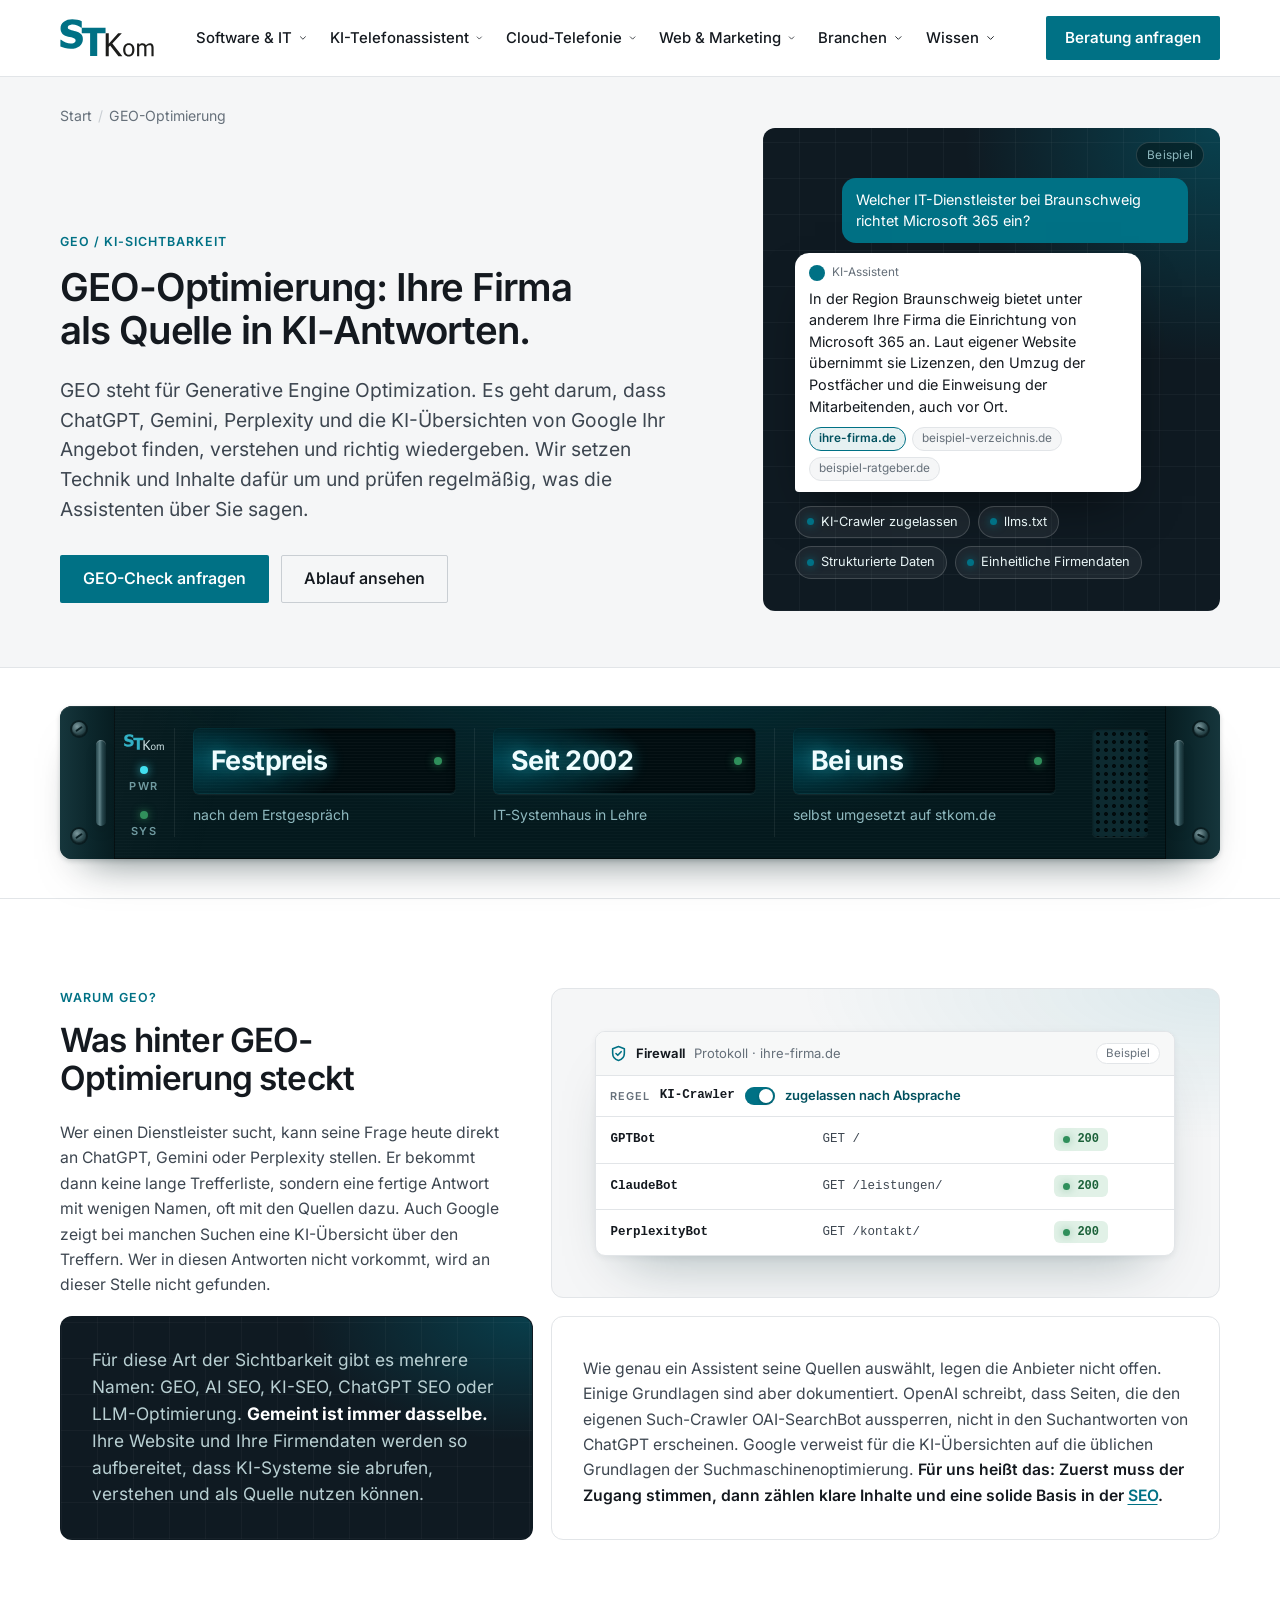
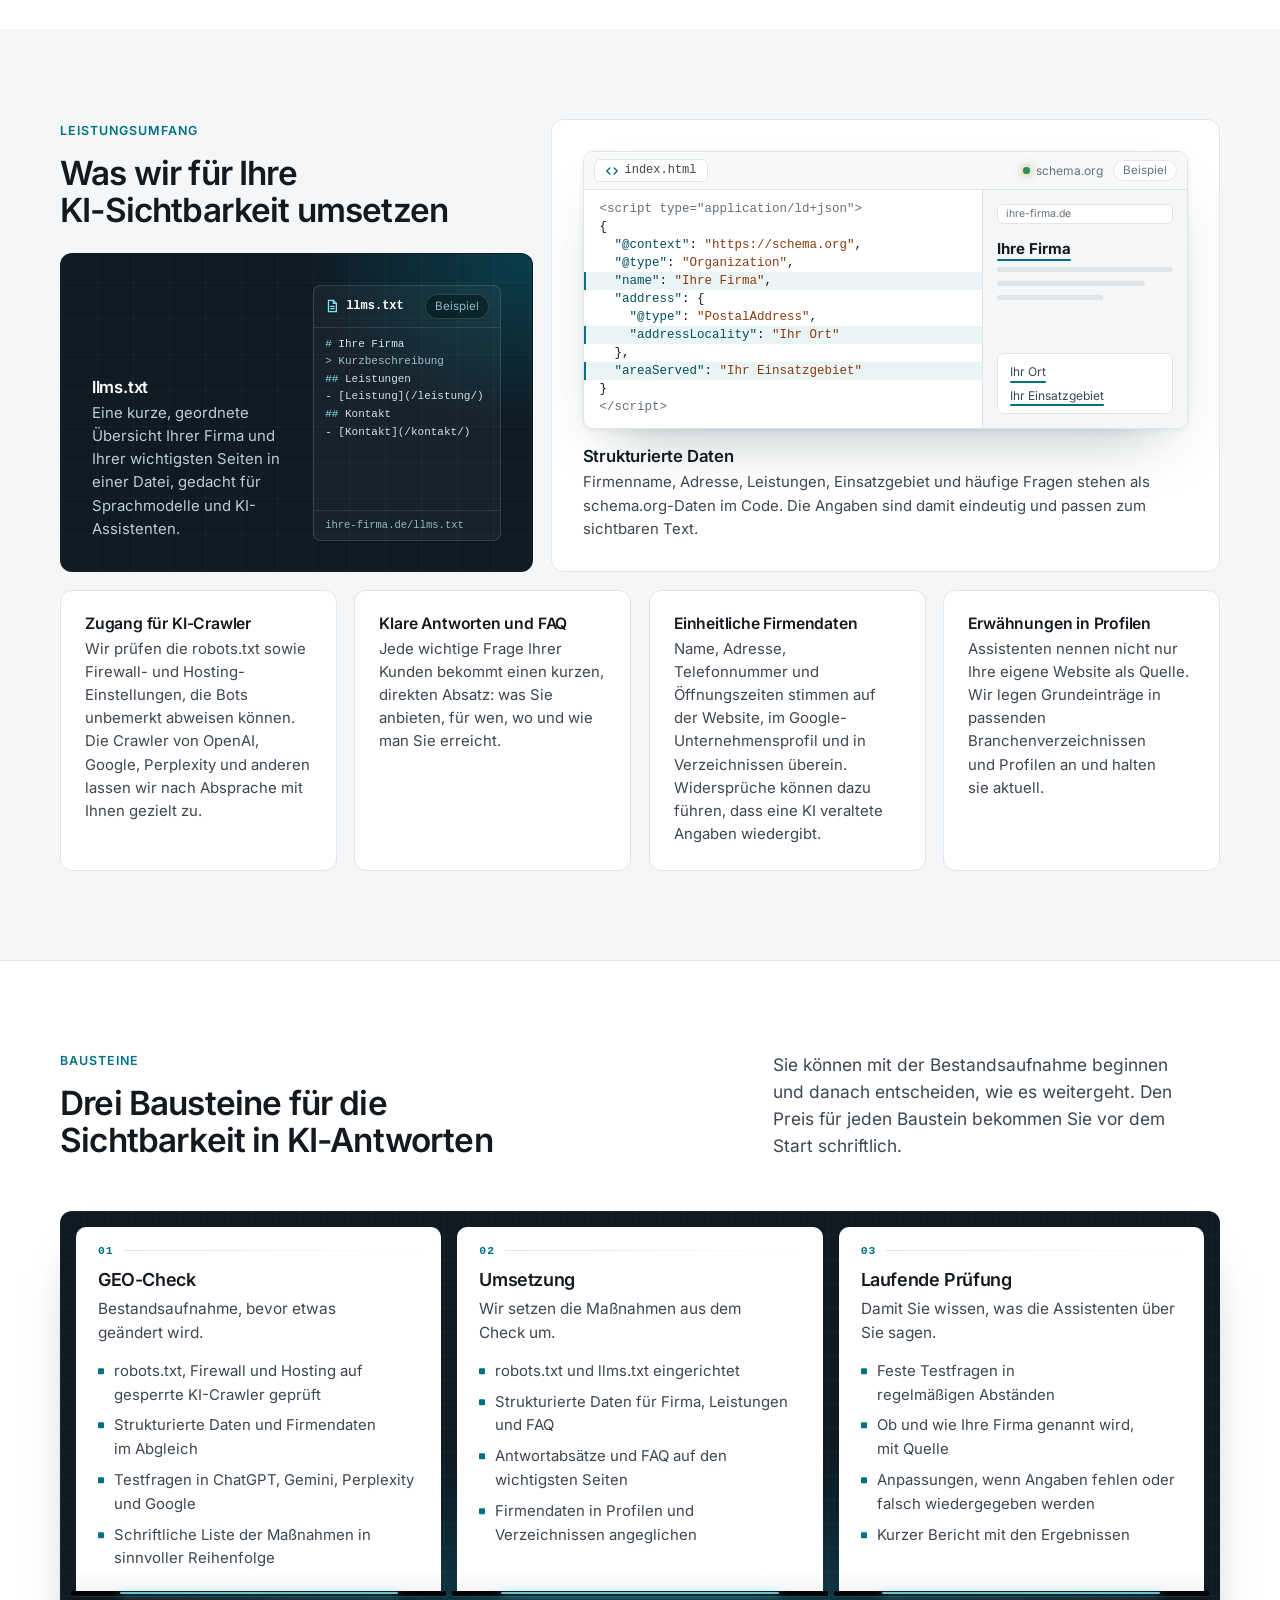
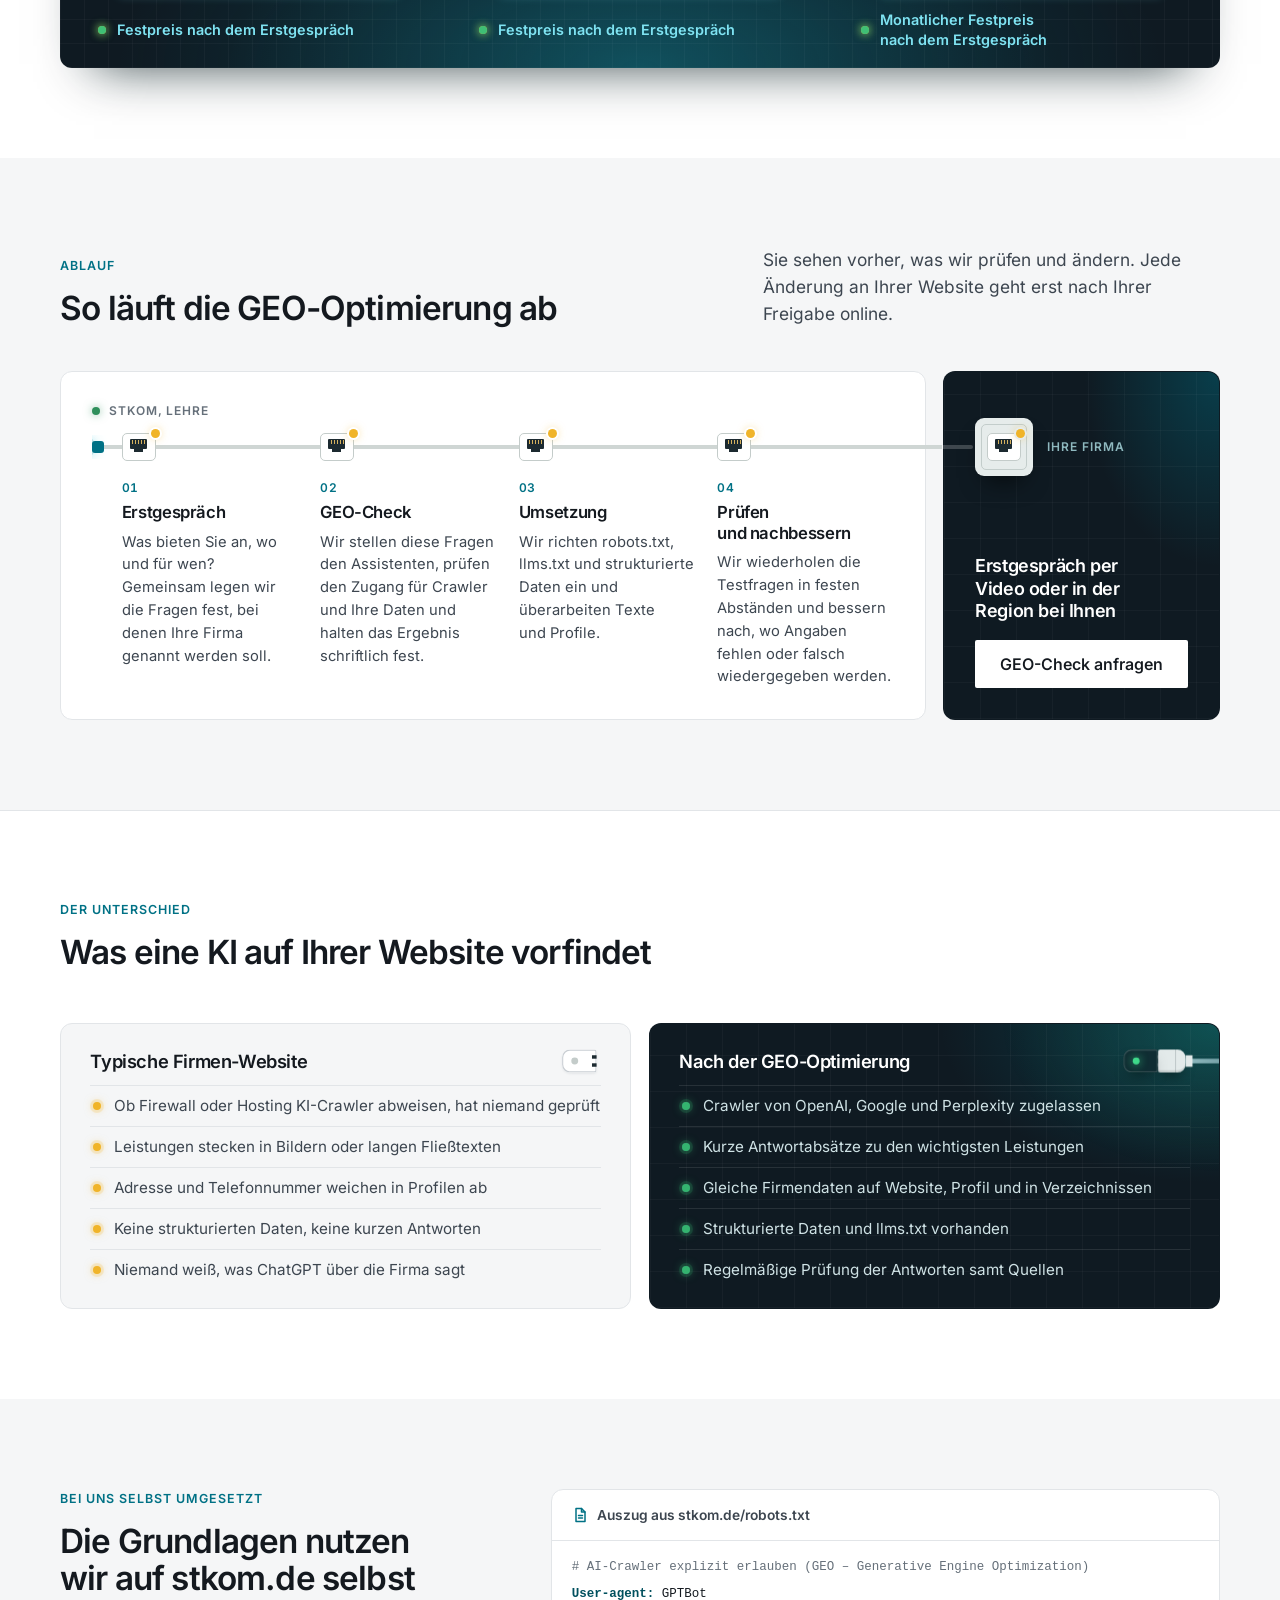
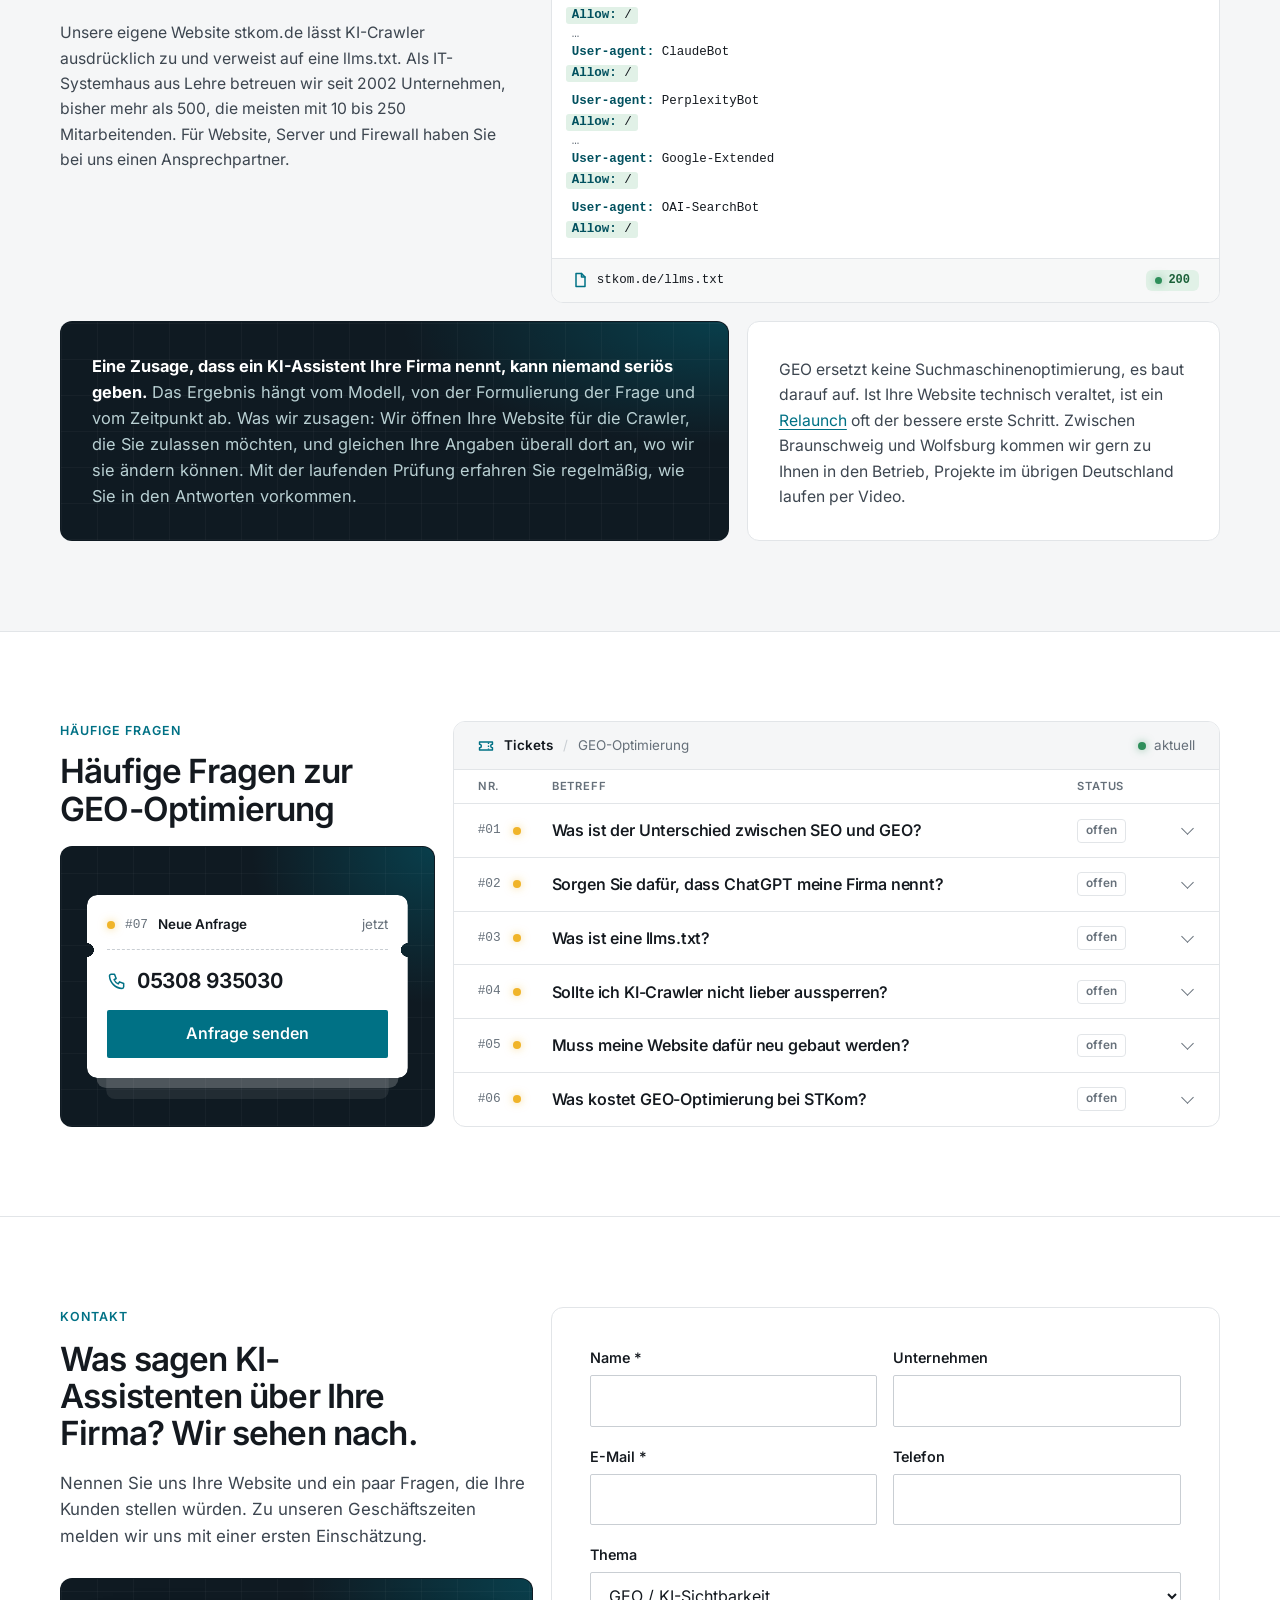
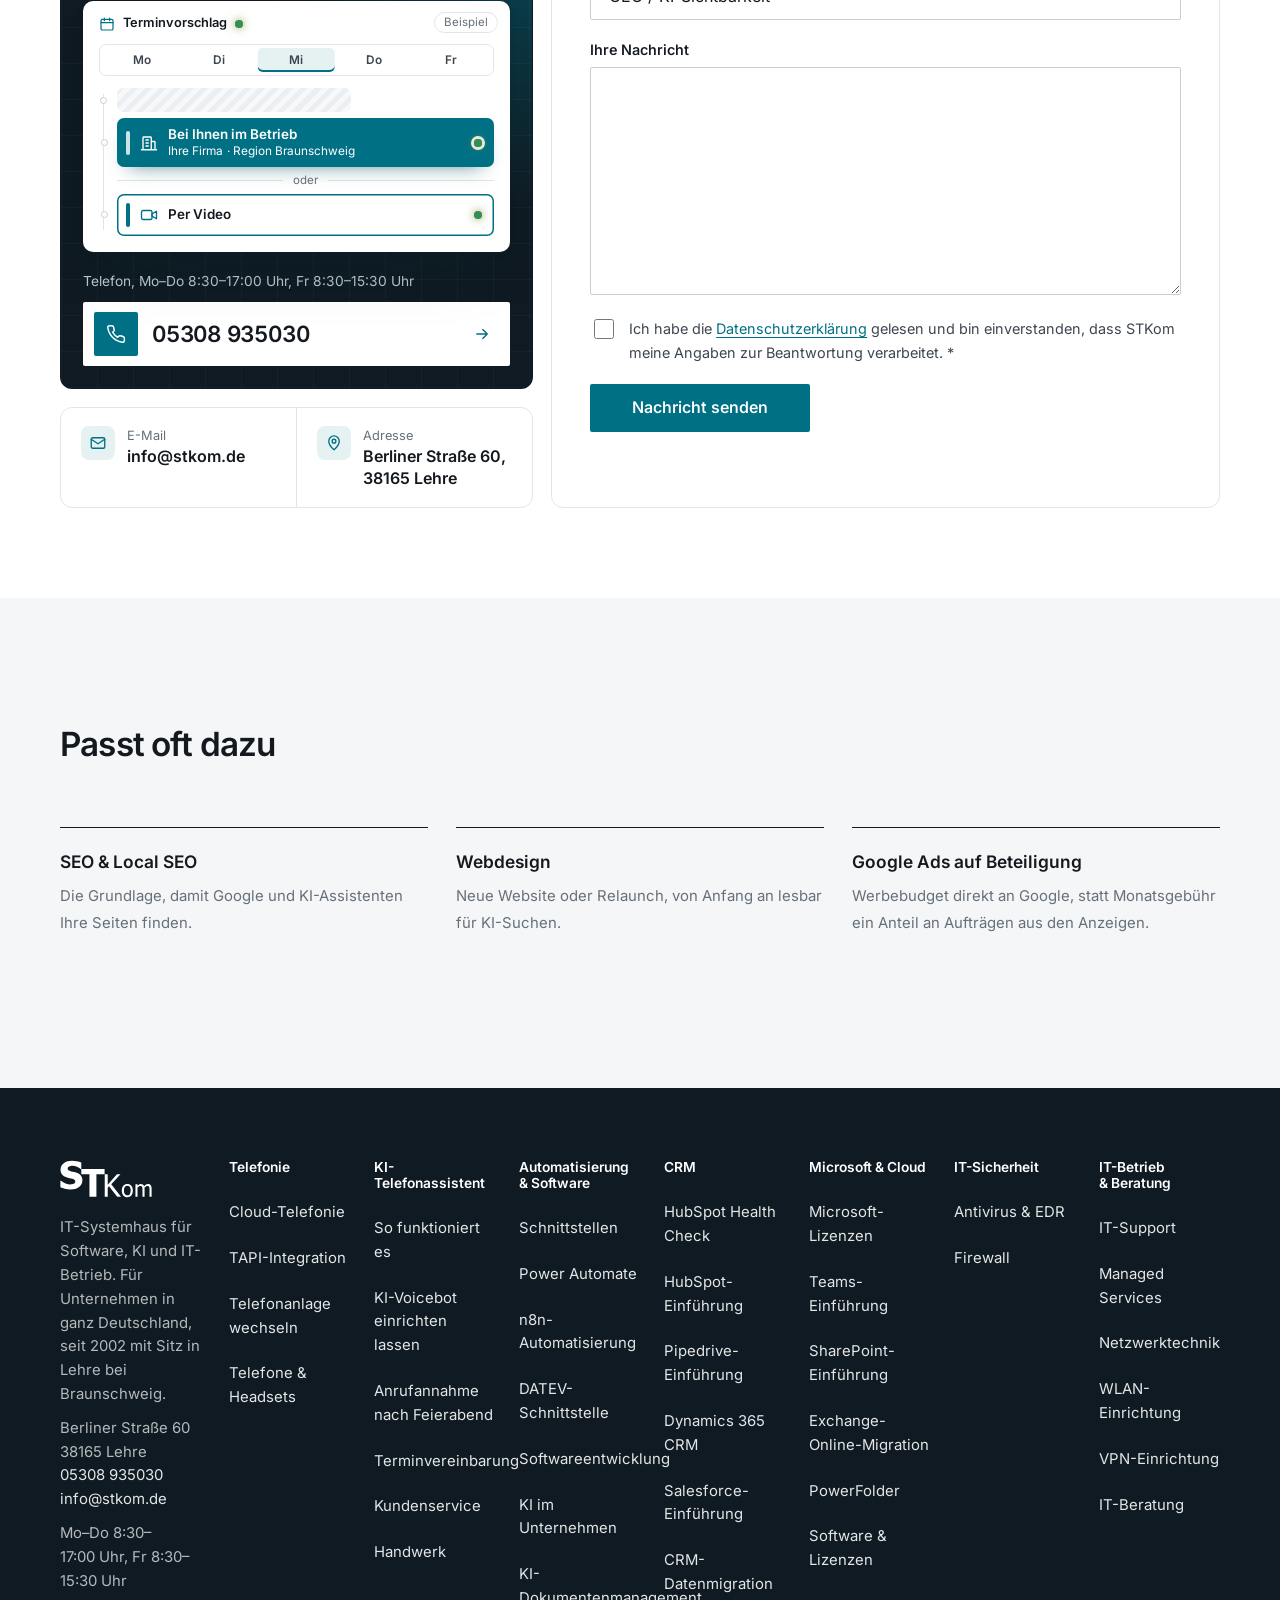
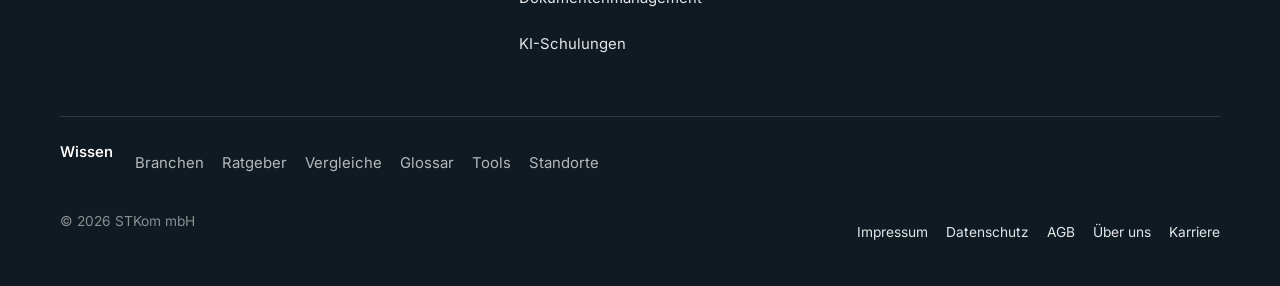
==== commit df095129: "Alle 7 Seiten im Bento-Stil der Pilotseite, Bausteine Pakete und Vergleich, Korrekturen aus der Seit" ====
--- a/geo-optimierung/index.html
+++ b/geo-optimierung/index.html
@@ -10,7 +10,7 @@
 <link rel="preload" href="./../fonts/inter-latin.woff2" as="font" type="font/woff2" crossorigin>
 
 <link rel="stylesheet" href="./../css/site.css?v=f5492042d1">
-<link rel="stylesheet" href="./../css/web.css?v=aea2e45057">
+<link rel="stylesheet" href="./../css/web.css?v=cb27c0fdb6">
 <script>document.documentElement.classList.add('js')</script>
 <link rel="icon" href="./../img/logo-stkom.svg" type="image/svg+xml">
 <meta name="theme-color" content="#04191d">
@@ -40,69 +40,196 @@
 <div class="dhero__grid"><div class="dhero__text"><span class="kicker">GEO / KI-Sichtbarkeit</span>
 <h1 class="t-h1 t-h1--long">GEO-Optimierung: Ihre Firma als Quelle in KI-Antworten.</h1>
 <p class="lead">GEO steht für Generative Engine Optimization. Es geht darum, dass ChatGPT, Gemini, Perplexity und die KI-Übersichten von Google Ihr Angebot finden, verstehen und richtig wiedergeben. Wir setzen Technik und Inhalte dafür um und prüfen regelmäßig, was die Assistenten über Sie sagen.</p>
-<div class="btn-row"><a class="btn btn--signal" href="#kontakt">GEO-Check anfragen</a><a class="btn btn--ghost" href="#ablauf">Ablauf ansehen</a></div>
-<dl class="facts"><div><dt>Festpreis</dt><dd>nach dem&nbsp;Erstgespräch</dd></div><div><dt>Seit 2002</dt><dd>IT-Systemhaus in&nbsp;Lehre</dd></div><div><dt>Bei uns</dt><dd>selbst umgesetzt auf&nbsp;stkom.de</dd></div></dl></div>
+<div class="btn-row"><a class="btn btn--signal" href="#kontakt">GEO-Check anfragen</a><a class="btn btn--ghost" href="#ablauf">Ablauf ansehen</a></div></div>
 <div class="stage stage--chat" role="group" aria-label="Beispiel: Ein KI-Assistent beantwortet eine Frage nach einem IT-Dienstleister und nennt eine Firma mit ihrer Website als Quelle"><span class="stage__tag">Beispiel</span>
 <div class="chat" aria-hidden="true"><div class="bub bub--q">Welcher IT-Dienstleister bei Braunschweig richtet Microsoft 365 ein?</div>
 <div class="bub bub--a"><span class="who">KI-Assistent</span><p data-text="In der Region Braunschweig bietet unter anderem Ihre Firma die Einrichtung von Microsoft 365 an. Laut eigener Website übernimmt sie Lizenzen, den Umzug der Postfächer und die Einweisung der Mitarbeitenden, auch vor Ort.">In der Region Braunschweig bietet unter anderem Ihre Firma die Einrichtung von Microsoft 365 an. Laut eigener Website übernimmt sie Lizenzen, den Umzug der Postfächer und die Einweisung der Mitarbeitenden, auch vor Ort.</p>
 <div class="src"><span class="is-you">ihre-firma.de</span><span>beispiel-verzeichnis.de</span><span>beispiel-ratgeber.de</span></div></div></div>
 <div class="chips" aria-hidden="true"><span class="chip-ok">KI-Crawler zugelassen</span><span class="chip-ok">llms.txt</span><span class="chip-ok">Strukturierte Daten</span><span class="chip-ok">Einheitliche Firmendaten</span></div>
 </div></div></div></section>
-
-<section class="section"><div class="wrap"><div class="sec-head sec-head--solo"><div><span class="kicker">Warum GEO?</span><h2 class="t-h2">Was hinter GEO-Optimierung steckt</h2></div></div>
-<div class="text-bild"><div class="prose"><p>Wer einen Dienstleister sucht, kann seine Frage heute direkt an ChatGPT, Gemini oder Perplexity stellen. Er bekommt dann keine lange Trefferliste, sondern eine fertige Antwort mit wenigen Namen, oft mit den Quellen dazu. Auch Google zeigt bei manchen Suchen eine KI-Übersicht über den Treffern. Wer in diesen Antworten nicht vorkommt, wird an dieser Stelle nicht gefunden.</p>
-<p>Für diese Art der Sichtbarkeit gibt es mehrere Namen: GEO, AI SEO, KI-SEO, ChatGPT SEO oder LLM-Optimierung. Gemeint ist immer dasselbe. Ihre Website und Ihre Firmendaten werden so aufbereitet, dass KI-Systeme sie abrufen, verstehen und als Quelle nutzen können.</p>
-<p>Wie genau ein Assistent seine Quellen auswählt, legen die Anbieter nicht offen. Einige Grundlagen sind aber dokumentiert. OpenAI schreibt, dass Seiten, die den eigenen Such-Crawler OAI-SearchBot aussperren, nicht in den Suchantworten von ChatGPT erscheinen. Google verweist für die KI-Übersichten auf die üblichen Grundlagen der Suchmaschinenoptimierung. Für uns heißt das: Zuerst muss der Zugang stimmen, dann zählen klare Inhalte und eine solide Basis in der <a href="/seo/">SEO</a>.</p></div>
-<figure class="figure"><img src="./../img/geo-optimierung-beispiel.webp" width="920" height="871" loading="lazy" alt="Beispiel einer KI-Antwort im Chat, die eine Firma nennt und deren Website als Quelle anzeigt"><figcaption>Beispielhafte Darstellung: Ein KI-Assistent nennt eine Firma und zeigt ihre Website als Quelle.</figcaption></figure></div></div></section>
-
-<section class="section section--paper"><div class="wrap"><div class="sec-head sec-head--solo"><div><span class="kicker">Leistungsumfang</span><h2 class="t-h2">Was wir für Ihre KI-Sichtbarkeit umsetzen</h2></div></div>
-<div class="feat"><div class="feat__item"><h3>Zugang für KI-Crawler</h3><p>Wir prüfen die robots.txt sowie Firewall- und Hosting-Einstellungen, die Bots unbemerkt abweisen können. Die Crawler von OpenAI, Google, Perplexity und anderen lassen wir nach Absprache mit Ihnen gezielt zu.</p></div>
-<div class="feat__item"><h3>llms.txt</h3><p>Eine kurze, geordnete Übersicht Ihrer Firma und Ihrer wichtigsten Seiten in einer Datei, gedacht für Sprachmodelle und KI-Assistenten.</p></div>
-<div class="feat__item"><h3>Strukturierte Daten</h3><p>Firmenname, Adresse, Leistungen, Einsatzgebiet und häufige Fragen stehen als schema.org-Daten im Code. Die Angaben sind damit eindeutig und passen zum sichtbaren Text.</p></div>
-<div class="feat__item"><h3>Klare Antworten und&nbsp;FAQ</h3><p>Jede wichtige Frage Ihrer Kunden bekommt einen kurzen, direkten Absatz: was Sie anbieten, für wen, wo und wie man Sie erreicht.</p></div>
-<div class="feat__item"><h3>Einheitliche Firmendaten</h3><p>Name, Adresse, Telefonnummer und Öffnungszeiten stimmen auf der Website, im Google-Unternehmensprofil und in Verzeichnissen überein. Widersprüche können dazu führen, dass eine KI veraltete Angaben wiedergibt.</p></div>
-<div class="feat__item"><h3>Erwähnungen in&nbsp;Profilen</h3><p>Assistenten nennen nicht nur Ihre eigene Website als Quelle. Wir legen Grundeinträge in passenden Branchenverzeichnissen und Profilen an und halten sie aktuell.</p></div></div></div></section>
-
-<section class="section"><div class="wrap"><div class="sec-head"><div><span class="kicker">Bausteine</span><h2 class="t-h2">Drei Bausteine für die Sichtbarkeit in KI-Antworten</h2></div><p class="lead">Sie können mit der Bestandsaufnahme beginnen und danach entscheiden, wie es weitergeht. Den Preis für jeden Baustein bekommen Sie vor dem Start schriftlich.</p></div>
-<div class="pakete"><div class="paket"><h3>GEO-Check</h3><p>Bestandsaufnahme, bevor etwas geändert wird.</p><ul><li>robots.txt, Firewall und Hosting auf gesperrte KI-Crawler geprüft</li><li>Strukturierte Daten und Firmendaten im Abgleich</li><li>Testfragen in ChatGPT, Gemini, Perplexity und Google</li><li>Schriftliche Liste der Maßnahmen in sinnvoller Reihenfolge</li></ul><p class="preis">Festpreis nach dem Erstgespräch</p></div>
-<div class="paket"><h3>Umsetzung</h3><p>Wir setzen die Maßnahmen aus dem Check um.</p><ul><li>robots.txt und llms.txt eingerichtet</li><li>Strukturierte Daten für Firma, Leistungen und FAQ</li><li>Antwortabsätze und FAQ auf den wichtigsten Seiten</li><li>Firmendaten in Profilen und Verzeichnissen angeglichen</li></ul><p class="preis">Festpreis nach dem Erstgespräch</p></div>
-<div class="paket"><h3>Laufende&nbsp;Prüfung</h3><p>Damit Sie wissen, was die Assistenten über Sie sagen.</p><ul><li>Feste Testfragen in regelmäßigen Abständen</li><li>Ob und wie Ihre Firma genannt wird, mit Quelle</li><li>Anpassungen, wenn Angaben fehlen oder falsch wiedergegeben werden</li><li>Kurzer Bericht mit den Ergebnissen</li></ul><p class="preis">Monatlicher Festpreis nach dem Erstgespräch</p></div></div></div></section>
-
-<section class="section section--paper" id="ablauf"><div class="wrap"><div class="sec-head"><div><span class="kicker">Ablauf</span><h2 class="t-h2">So läuft die GEO-Optimierung&nbsp;ab</h2></div><p class="lead">Sie sehen vorher, was wir prüfen und ändern. Jede Änderung an Ihrer Website geht erst nach Ihrer Freigabe online.</p></div>
-<ol class="steps" style="--n:4"><li><h3>Erstgespräch</h3><p>Was bieten Sie an, wo und für wen? Gemeinsam legen wir die Fragen fest, bei denen Ihre Firma genannt werden soll.</p></li>
-<li><h3>GEO-Check</h3><p>Wir stellen diese Fragen den Assistenten, prüfen den Zugang für Crawler und Ihre Daten und halten das Ergebnis schriftlich fest.</p></li>
-<li><h3>Umsetzung</h3><p>Wir richten robots.txt, llms.txt und strukturierte Daten ein und überarbeiten Texte und Profile.</p></li>
-<li><h3>Prüfen und&nbsp;nachbessern</h3><p>Wir wiederholen die Testfragen in festen Abständen und bessern nach, wo Angaben fehlen oder falsch wiedergegeben werden.</p></li></ol></div></section>
-
-<section class="section"><div class="wrap"><div class="sec-head sec-head--solo"><div><span class="kicker">Der Unterschied</span><h2 class="t-h2">Was eine KI auf Ihrer Website&nbsp;vorfindet</h2></div></div>
-<div class="vs"><div><h3>Typische Firmen-Website</h3><ul><li>Ob Firewall oder Hosting KI-Crawler abweisen, hat niemand geprüft</li><li>Leistungen stecken in Bildern oder langen Fließtexten</li><li>Adresse und Telefonnummer weichen in Profilen ab</li><li>Keine strukturierten Daten, keine kurzen Antworten</li><li>Niemand weiß, was ChatGPT über die Firma sagt</li></ul></div>
-<div class="is-us"><h3>Nach der GEO-Optimierung</h3><ul><li>Crawler von OpenAI, Google und Perplexity zugelassen</li><li>Kurze Antwortabsätze zu den wichtigsten Leistungen</li><li>Gleiche Firmendaten auf Website, Profil und in Verzeichnissen</li><li>Strukturierte Daten und llms.txt vorhanden</li><li>Regelmäßige Prüfung der Antworten samt Quellen</li></ul></div></div></div></section>
-
-<section class="section section--paper"><div class="wrap"><div class="sec-head sec-head--solo"><div><span class="kicker">Bei uns selbst umgesetzt</span><h2 class="t-h2">Die Grundlagen nutzen wir auf stkom.de&nbsp;selbst</h2></div></div>
-<div class="prose"><p>Unsere eigene Website stkom.de lässt KI-Crawler ausdrücklich zu und verweist auf eine llms.txt. Als IT-Systemhaus aus Lehre betreuen wir seit 2002 Unternehmen, bisher mehr als 500, die meisten mit 10 bis 250 Mitarbeitenden. Für Website, Server und Firewall haben Sie bei uns einen Ansprechpartner.</p>
-<p>Eine Zusage, dass ein KI-Assistent Ihre Firma nennt, kann niemand seriös geben. Das Ergebnis hängt vom Modell, von der Formulierung der Frage und vom Zeitpunkt ab. Was wir zusagen: Wir öffnen Ihre Website für die Crawler, die Sie zulassen möchten, und gleichen Ihre Angaben überall dort an, wo wir sie ändern können. Mit der laufenden Prüfung erfahren Sie regelmäßig, wie Sie in den Antworten vorkommen.</p>
-<p>GEO ersetzt keine Suchmaschinenoptimierung, es baut darauf auf. Ist Ihre Website technisch veraltet, ist ein <a href="/webdesign/">Relaunch</a> oft der bessere erste Schritt. Zwischen Braunschweig und Wolfsburg kommen wir gern zu Ihnen in den Betrieb, Projekte im übrigen Deutschland laufen per Video.</p></div></div></section>
-
-<section class="section"><div class="wrap"><div class="faq"><div><span class="kicker">Häufige Fragen</span><h2 class="t-h2">Häufige Fragen zur GEO-Optimierung</h2></div><div class="faq__list">
-<details><summary><h3>Was ist der Unterschied zwischen SEO und&nbsp;GEO?</h3></summary><div class="faq__a"><p>SEO zielt auf die Trefferliste bei Google. GEO zielt auf die Antworten von KI-Assistenten wie ChatGPT, Gemini und Perplexity und auf die KI-Übersichten bei Google. Vieles überschneidet sich, denn eine schnelle, gut gegliederte Website mit klaren Inhalten hilft bei beidem. GEO ergänzt das um den Zugang für KI-Crawler, eindeutige Firmendaten und die Prüfung der KI-Antworten.</p></div></details>
-<details><summary><h3>Sorgen Sie dafür, dass ChatGPT meine Firma&nbsp;nennt?</h3></summary><div class="faq__a"><p>Das kann kein Anbieter zusagen, denn die Antworten ändern sich. Wir schaffen die Voraussetzungen und prüfen regelmäßig, ob und wie Sie genannt werden. Das Ergebnis bekommen Sie schriftlich.</p></div></details>
-<details><summary><h3>Was ist eine&nbsp;llms.txt?</h3></summary><div class="faq__a"><p>Eine Textdatei im Hauptverzeichnis Ihrer Website, gedacht für Sprachmodelle und KI-Assistenten. Sie beschreibt Ihre Firma in wenigen Sätzen und verweist, nach Themen geordnet, auf die wichtigsten Seiten. Wir legen sie bei jeder GEO-Optimierung an.</p></div></details>
-<details><summary><h3>Sollte ich KI-Crawler nicht lieber&nbsp;aussperren?</h3></summary><div class="faq__a"><p>Das entscheiden Sie. Manche Crawler sammeln Daten für das Training von Sprachmodellen, andere rufen Seiten für Suchantworten ab. Wir erklären Ihnen den Unterschied und richten die robots.txt so ein, wie Sie es möchten. Wer die Such-Crawler eines Anbieters aussperrt, verzichtet damit in der Regel auf dessen Suchantworten.</p></div></details>
-<details><summary><h3>Muss meine Website dafür neu gebaut&nbsp;werden?</h3></summary><div class="faq__a"><p>Nicht unbedingt. Vieles lässt sich auf einer bestehenden Website umsetzen, etwa robots.txt, llms.txt und strukturierte Daten. Ist die Seite technisch veraltet oder fehlen Seiten zu Ihren Leistungen, besprechen wir, ob eine neue Website sinnvoller ist.</p></div></details>
-<details><summary><h3>Was kostet GEO-Optimierung bei&nbsp;STKom?</h3></summary><div class="faq__a"><p>Das hängt vom Zustand Ihrer Website und vom Umfang Ihrer Leistungen und Standorte ab. Nach dem Erstgespräch bekommen Sie für jeden Baustein einen Festpreis.</p></div></details>
-</div></div></div></section>
-
-<section class="section"><div class="wrap"><div class="sec-head sec-head--solo"><div><h2 class="t-h2">Passt oft&nbsp;dazu</h2></div></div>
-<ul class="related"><li><a href="/seo/"><strong>SEO &amp; Local SEO</strong><span>Die Grundlage, damit Google und KI-Assistenten Ihre Seiten finden.</span></a></li><li><a href="/webdesign/"><strong>Webdesign</strong><span>Neue Website oder Relaunch, von Anfang an lesbar für KI-Suchen.</span></a></li><li><a href="/google-ads-betreuung/"><strong>Google Ads auf Beteiligung</strong><span>Werbebudget direkt an Google, statt Monatsgebühr ein Anteil an Aufträgen aus den Anzeigen.</span></a></li></ul></div></section>
-
-<section class="section section--paper" id="kontakt"><div class="wrap contact">
-<div><span class="kicker">Kontakt</span><h2 class="t-h2" style="margin-bottom:18px">Was sagen KI-Assistenten über Ihre Firma? Wir sehen&nbsp;nach.</h2>
-<p class="lead" style="font-size:1.05rem">Nennen Sie uns Ihre Website und ein paar Fragen, die Ihre Kunden stellen würden. Zu unseren Geschäftszeiten melden wir uns mit einer ersten Einschätzung.</p>
-<ul class="contact__ways">
-<li><small>Telefon, Mo–Do 8:30–17:00 Uhr, Fr 8:30–15:30 Uhr</small><a href="tel:+495308935030">05308 935030</a></li>
-<li><small>E-Mail</small><a href="mailto:info@stkom.de">info@stkom.de</a></li>
-<li><small>Adresse</small><b>Berliner Straße&nbsp;60, 38165 Lehre</b></li>
-</ul></div>
+<link rel="stylesheet" href="./../css/bento.css?v=1fd1c8bfe5">
+<link rel="stylesheet" href="./../css/seiten/geo-optimierung.css?v=ac118afccf">
+<section data-sek="kennzahlen" class="section sk-kennzahlen" aria-label="Kennzahlen"><div class="wrap">
+<div class="sk-kennzahlen-unit" data-bx-live data-bx-scroll>
+<div class="sk-kennzahlen-ear" aria-hidden="true"><i class="sk-kennzahlen-screw"></i><b class="sk-kennzahlen-handle"></b><i class="sk-kennzahlen-screw"></i></div>
+<div class="sk-kennzahlen-front">
+<div class="sk-kennzahlen-sys" aria-hidden="true"><svg class="sk-kennzahlen-logo" viewBox="-1 43 236 97"><path class="a" d="M25.73,118.26c-5.42,0-10.18-.52-14.29-1.57-4.11-1.05-7.92-2.35-11.44-3.9v-16.85h1.61c3.54,3.01,7.45,5.32,11.73,6.94,4.27,1.62,8.42,2.42,12.44,2.42,1.01,0,2.35-.11,4.01-.33s3-.57,4.01-1.04c1.23-.54,2.28-1.29,3.13-2.25.85-.96,1.28-2.24,1.28-3.82,0-1.78-.7-3.22-2.09-4.33s-3.06-1.92-4.99-2.43c-2.41-.63-4.98-1.24-7.72-1.81-2.74-.57-5.3-1.27-7.68-2.09-5.48-1.93-9.41-4.54-11.79-7.8-2.38-3.27-3.56-7.36-3.56-12.27,0-6.63,2.81-12,8.42-16.11,5.61-4.11,12.62-6.16,21.03-6.16,4.22,0,8.41.43,12.58,1.29,4.17.86,7.9,2.02,11.2,3.48v16.2h-1.57c-2.63-2.24-5.83-4.13-9.62-5.68-3.78-1.54-7.67-2.32-11.66-2.32-1.55,0-2.94.11-4.18.33-1.23.22-2.53.64-3.89,1.27-1.11.5-2.07,1.25-2.87,2.24-.81.99-1.21,2.1-1.21,3.32,0,1.81.64,3.24,1.92,4.31,1.28,1.06,3.76,2.02,7.44,2.88,2.38.54,4.66,1.06,6.87,1.57,2.2.51,4.55,1.21,7.06,2.09,4.91,1.78,8.56,4.16,10.95,7.16,2.39,3,3.59,6.96,3.59,11.87,0,7.04-2.77,12.7-8.3,16.98-5.53,4.28-13.01,6.42-22.42,6.42h0Z"/><polygon class="a" points="74.57 136.67 74.57 79.35 53.61 79.35 53.61 65.8 113.37 65.8 113.37 79.35 92.41 79.35 92.41 136.67 74.57 136.67 74.57 136.67"/><polygon class="b" points="155.63 136.93 145.71 136.93 124.77 110.23 121.42 113.97 121.42 136.93 113.75 136.93 113.75 79.48 121.42 79.48 121.42 106.02 145.05 79.48 154.21 79.48 130.46 105.14 155.63 136.93 155.63 136.93"/><path class="b" fill-rule="evenodd" d="M185.85,121.08c0,5.34-1.29,9.46-3.86,12.37-2.58,2.91-6.01,4.36-10.29,4.36s-7.88-1.5-10.41-4.5c-2.53-3-3.79-7.08-3.79-12.23s1.3-9.42,3.91-12.35c2.6-2.93,6.04-4.4,10.3-4.4s7.71,1.46,10.29,4.39c2.58,2.93,3.86,7.05,3.86,12.37h0ZM180.32,121.08c0-4.09-.75-7.13-2.24-9.12-1.49-1.99-3.62-2.98-6.38-2.98s-4.92.99-6.42,2.98c-1.5,1.99-2.25,5.03-2.25,9.12s.75,6.96,2.25,9c1.5,2.04,3.64,3.07,6.42,3.07s4.86-1,6.36-3.01c1.5-2.01,2.25-5.03,2.25-9.06h0Z"/><path class="b" d="M228.62,136.93v-18.36c0-1.46-.06-2.81-.17-4.05-.11-1.24-.35-2.21-.71-2.91-.38-.76-.92-1.32-1.62-1.68-.7-.36-1.65-.54-2.85-.54-1.1,0-2.28.34-3.54,1.02-1.26.68-2.57,1.65-3.91,2.93.02.32.04.71.07,1.15.03.44.04.97.04,1.58v20.87h-5.36v-18.36c0-1.46-.06-2.81-.17-4.05-.11-1.24-.35-2.21-.71-2.91-.38-.76-.92-1.32-1.62-1.68-.7-.36-1.65-.54-2.85-.54s-2.37.36-3.64,1.09c-1.27.72-2.5,1.65-3.7,2.77v23.68h-5.36v-31.74h5.36v3.53c1.4-1.4,2.8-2.49,4.17-3.26,1.38-.77,2.89-1.15,4.54-1.15,1.88,0,3.54.43,5,1.28,1.45.93,2.56,2.26,3.32,4.21,1.61-1.8,3.19-3.17,4.73-4.09,1.54-.93,3.21-1.39,5.01-1.39,1.37,0,2.61.21,3.73.64,1.12.43,2.1,1.11,2.93,2.06.85.97,1.51,2.17,1.98,3.61.46,1.44.7,3.25.7,5.43v20.88h-5.36Z"/></svg><span class="sk-kennzahlen-pwr"></span><span class="sk-kennzahlen-silk">PWR</span><span class="sk-kennzahlen-silk sk-kennzahlen-silk--sys">SYS</span></div>
+<dl class="sk-kennzahlen-dl">
+<div class="sk-kennzahlen-mod" style="--i:0"><dt><span class="sk-kennzahlen-val">Festpreis</span></dt><dd>nach dem&nbsp;Erstgespräch</dd></div>
+<div class="sk-kennzahlen-mod" style="--i:1"><dt><span class="sk-kennzahlen-val">Seit 2002</span></dt><dd>IT-Systemhaus in&nbsp;Lehre</dd></div>
+<div class="sk-kennzahlen-mod" style="--i:2"><dt><span class="sk-kennzahlen-val">Bei uns</span></dt><dd>selbst umgesetzt auf&nbsp;stkom.de</dd></div>
+</dl>
+<div class="sk-kennzahlen-grille" aria-hidden="true"></div>
+<span class="sk-kennzahlen-glare" aria-hidden="true"></span>
+</div>
+<div class="sk-kennzahlen-ear sk-kennzahlen-ear--r" aria-hidden="true"><i class="sk-kennzahlen-screw"></i><b class="sk-kennzahlen-handle"></b><i class="sk-kennzahlen-screw"></i></div>
+</div>
+</div></section>
+
+<section data-sek="erklaer" class="section bx sk-geo-erklaer"><div class="wrap"><div class="bx-grid sk-geo-erklaer-grid">
+<div class="sk-geo-erklaer-intro" style="--c:5;--c-t:12" data-bx><span class="kicker">Warum GEO?</span><h2 class="t-h2">Was hinter GEO-Optimierung steckt</h2>
+<p>Wer einen Dienstleister sucht, kann seine Frage heute direkt an ChatGPT, Gemini oder Perplexity stellen. Er bekommt dann keine lange Trefferliste, sondern eine fertige Antwort mit wenigen Namen, oft mit den Quellen dazu. Auch Google zeigt bei manchen Suchen eine KI-Übersicht über den Treffern. Wer in diesen Antworten nicht vorkommt, wird an dieser Stelle nicht gefunden.</p></div>
+<div class="bx-tile bx-tile--paper sk-geo-erklaer-stage" style="--c:7;--c-t:12;--d:1" data-bx><figure class="bx-live sk-geo-erklaer-fw" data-bx-live aria-hidden="true">
+<div class="sk-geo-erklaer-top"><svg viewBox="0 0 16 16"><path d="M8 1.5 2.5 3.6v4.1c0 3.2 2.3 5.9 5.5 6.8 3.2-.9 5.5-3.6 5.5-6.8V3.6z"/><path d="m5.6 8 1.7 1.7 3.2-3.4"/></svg><b>Firewall</b><span class="sk-geo-erklaer-host">Protokoll · ihre-firma.de</span><span class="bx-tag">Beispiel</span></div>
+<div class="sk-geo-erklaer-rule"><span class="sk-geo-erklaer-rk">Regel</span><b>KI-Crawler</b><span class="sk-geo-erklaer-sw"><i class="sk-geo-erklaer-on"></i><i class="sk-geo-erklaer-knob"></i></span><span class="sk-geo-erklaer-rv"><span class="sk-geo-erklaer-r1">gesperrt</span><span class="sk-geo-erklaer-r2">zugelassen nach Absprache</span></span></div>
+<ol class="sk-geo-erklaer-log">
+<li style="--i:0"><b>GPTBot</b><code>GET /</code><span class="sk-geo-erklaer-st"><span class="sk-geo-erklaer-no"><i class="bx-led"></i>abgewiesen</span><span class="sk-geo-erklaer-ok"><i class="bx-led bx-led--ok"></i>200</span></span></li>
+<li style="--i:1"><b>ClaudeBot</b><code>GET /leistungen/</code><span class="sk-geo-erklaer-st"><span class="sk-geo-erklaer-no"><i class="bx-led"></i>abgewiesen</span><span class="sk-geo-erklaer-ok"><i class="bx-led bx-led--ok"></i>200</span></span></li>
+<li style="--i:2"><b>PerplexityBot</b><code>GET /kontakt/</code><span class="sk-geo-erklaer-st"><span class="sk-geo-erklaer-no"><i class="bx-led"></i>abgewiesen</span><span class="sk-geo-erklaer-ok"><i class="bx-led bx-led--ok"></i>200</span></span></li>
+</ol>
+</figure></div>
+<div class="bx-tile bx-tile--night sk-geo-erklaer-names" style="--c:5;--c-t:5;--d:2" data-bx><p>Für diese Art der Sichtbarkeit gibt es mehrere Namen: GEO, AI SEO, KI-SEO, ChatGPT SEO oder LLM-Optimierung. <strong>Gemeint ist immer dasselbe.</strong> Ihre Website und Ihre Firmendaten werden so aufbereitet, dass KI-Systeme sie abrufen, verstehen und als Quelle nutzen können.</p></div>
+<div class="bx-tile sk-geo-erklaer-doc" style="--c:7;--c-t:7;--d:3" data-bx><p>Wie genau ein Assistent seine Quellen auswählt, legen die Anbieter nicht offen. Einige Grundlagen sind aber dokumentiert. OpenAI schreibt, dass Seiten, die den eigenen Such-Crawler OAI-SearchBot aussperren, nicht in den Suchantworten von ChatGPT erscheinen. Google verweist für die KI-Übersichten auf die üblichen Grundlagen der Suchmaschinenoptimierung. <strong>Für uns heißt das: Zuerst muss der Zugang stimmen, dann zählen klare Inhalte und eine solide Basis in der <a href="/seo/">SEO</a>.</strong></p></div>
+</div></div></section>
+
+<section data-sek="leistung" class="section section--paper bx sk-leistung sk-geo-leistung"><div class="wrap"><div class="bx-grid sk-leistung-grid">
+<div class="sk-leistung-head" data-bx><span class="kicker">Leistungsumfang</span><h2 class="t-h2">Was wir für Ihre KI-&#8288;Sichtbarkeit umsetzen</h2></div>
+
+<div class="bx-tile sk-leistung-probe" data-bx style="--d:1">
+<figure class="bx-live sk-geo-leistung-ed" data-bx-live aria-hidden="true">
+<div class="sk-geo-leistung-bar"><span class="sk-geo-leistung-tab"><svg viewBox="0 0 16 16"><path d="m5.5 4.5-3.5 3.5 3.5 3.5M10.5 4.5l3.5 3.5-3.5 3.5"/></svg>index.html</span><span class="sk-geo-leistung-chip"><i class="bx-led"></i><i class="bx-led bx-led--ok"></i>schema.org</span><span class="bx-tag">Beispiel</span></div>
+<div class="sk-geo-leistung-split">
+<div class="sk-geo-leistung-code"><span style="--i:0" class="sk-geo-leistung-s"><u>&lt;script type="application/ld+json"&gt;</u></span>
+<span style="--i:1">{</span>
+<span style="--i:2" class="sk-geo-leistung-x">  <b>"@context"</b>: <em>"https://schema.org"</em>,</span>
+<span style="--i:3">  <b>"@type"</b>: <em>"Organization"</em>,</span>
+<span style="--i:4" class="sk-geo-leistung-m" data-m="1">  <b>"name"</b>: <em>"Ihre Firma"</em>,</span>
+<span style="--i:5">  <b>"address"</b>: {</span>
+<span style="--i:6" class="sk-geo-leistung-x">    <b>"@type"</b>: <em>"PostalAddress"</em>,</span>
+<span style="--i:7" class="sk-geo-leistung-m" data-m="2">    <b>"addressLocality"</b>: <em>"Ihr Ort"</em></span>
+<span style="--i:8">  },</span>
+<span style="--i:9" class="sk-geo-leistung-m" data-m="3">  <b>"areaServed"</b>: <em>"Ihr Einsatzgebiet"</em></span>
+<span style="--i:10">}</span>
+<span style="--i:11" class="sk-geo-leistung-s"><u>&lt;/script&gt;</u></span></div>
+<div class="sk-geo-leistung-page"><span class="sk-geo-leistung-url">ihre-firma.de</span><b class="sk-geo-leistung-pm" style="--i:4">Ihre Firma</b><i></i><i></i><i></i><span class="sk-geo-leistung-adr"><span class="sk-geo-leistung-pm" style="--i:7">Ihr Ort</span><span class="sk-geo-leistung-pm" style="--i:9">Ihr Einsatzgebiet</span></span></div>
+</div>
+</figure>
+<h3>Strukturierte Daten</h3><p>Firmenname, Adresse, Leistungen, Einsatzgebiet und häufige Fragen stehen als schema.org-Daten im Code. Die Angaben sind damit eindeutig und passen zum sichtbaren Text.</p>
+</div>
+
+<div class="bx-tile bx-tile--night sk-leistung-rack" data-bx style="--d:2">
+<figure class="sk-geo-leistung-datei" aria-hidden="true">
+<div class="sk-geo-leistung-dkopf"><svg viewBox="0 0 16 16"><path d="M4 1.5h5.5L13 5v9.5H4z"/><path d="M9.5 1.5V5H13M6.5 8.5h4M6.5 11h4"/></svg><b>llms.txt</b><span class="bx-tag">Beispiel</span></div>
+<div class="sk-geo-leistung-md"><span><u>#</u> Ihre Firma</span><span class="sk-geo-leistung-q">&gt; Kurzbeschreibung</span><span><u>##</u> Leistungen</span><span>- [Leistung](/leistung/)</span><span><u>##</u> Kontakt</span><span>- [Kontakt](/kontakt/)</span></div>
+<span class="sk-geo-leistung-pfad">ihre-firma.de/llms.txt</span>
+</figure>
+<div class="sk-leistung-rtext"><h3>llms.txt</h3><p>Eine kurze, geordnete Übersicht Ihrer Firma und Ihrer wichtigsten Seiten in einer Datei, gedacht für Sprachmodelle und KI-Assistenten.</p></div>
+</div>
+
+<div class="bx-tile sk-leistung-item" data-bx style="--c:3;--c-t:6;--d:3"><h3>Zugang für KI-Crawler</h3><p>Wir prüfen die robots.txt sowie Firewall- und Hosting-Einstellungen, die Bots unbemerkt abweisen können. Die Crawler von OpenAI, Google, Perplexity und anderen lassen wir nach Absprache mit Ihnen gezielt zu.</p></div>
+<div class="bx-tile sk-leistung-item" data-bx style="--c:3;--c-t:6;--d:4"><h3>Klare Antworten und&nbsp;FAQ</h3><p>Jede wichtige Frage Ihrer Kunden bekommt einen kurzen, direkten Absatz: was Sie anbieten, für wen, wo und wie man Sie erreicht.</p></div>
+<div class="bx-tile sk-leistung-item" data-bx style="--c:3;--c-t:6;--d:5"><h3>Einheitliche Firmendaten</h3><p>Name, Adresse, Telefonnummer und Öffnungszeiten stimmen auf der Website, im Google-Unternehmensprofil und in Verzeichnissen überein. Widersprüche können dazu führen, dass eine KI veraltete Angaben wiedergibt.</p></div>
+<div class="bx-tile sk-leistung-item" data-bx style="--c:3;--c-t:6;--d:6"><h3>Erwähnungen in&nbsp;Profilen</h3><p>Assistenten nennen nicht nur Ihre eigene Website als Quelle. Wir legen Grundeinträge in passenden Branchenverzeichnissen und Profilen an und halten sie aktuell.</p></div>
+</div></div></section>
+
+<section data-sek="pakete" class="section bx sk-pakete"><div class="wrap">
+<div class="bx-grid sk-pakete-head">
+<div style="--c:7;--c-t:12" data-bx><span class="kicker">Bausteine</span><h2 class="t-h2">Drei Bausteine für die Sichtbarkeit in KI-Antworten</h2></div>
+<p class="lead" style="--c:5;--c-t:12;--d:1" data-bx>Sie können mit der Bestandsaufnahme beginnen und danach entscheiden, wie es weitergeht. Den Preis für jeden Baustein bekommen Sie vor dem Start schriftlich.</p>
+</div>
+<div class="sk-pakete-rig">
+<div class="sk-pakete-mod" data-bx-live style="--i:0">
+<div class="sk-pakete-body"><span class="sk-pakete-nr" aria-hidden="true">01</span>
+<h3>GEO-Check</h3><p>Bestandsaufnahme, bevor etwas geändert wird.</p>
+<ul><li>robots.txt, Firewall und Hosting auf gesperrte KI-Crawler geprüft</li><li>Strukturierte Daten und Firmendaten im Abgleich</li><li>Testfragen in ChatGPT, Gemini, Perplexity und Google</li><li>Schriftliche Liste der Maßnahmen in sinnvoller Reihenfolge</li></ul></div>
+<p class="sk-pakete-zusage"><i class="sk-pakete-led" aria-hidden="true"></i>Festpreis nach dem Erstgespräch</p>
+</div>
+<div class="sk-pakete-mod" data-bx-live style="--i:1">
+<div class="sk-pakete-body"><span class="sk-pakete-nr" aria-hidden="true">02</span>
+<h3>Umsetzung</h3><p>Wir setzen die Maßnahmen aus dem Check um.</p>
+<ul><li>robots.txt und llms.txt eingerichtet</li><li>Strukturierte Daten für Firma, Leistungen und FAQ</li><li>Antwortabsätze und FAQ auf den wichtigsten Seiten</li><li>Firmendaten in Profilen und Verzeichnissen angeglichen</li></ul></div>
+<p class="sk-pakete-zusage"><i class="sk-pakete-led" aria-hidden="true"></i>Festpreis nach dem Erstgespräch</p>
+</div>
+<div class="sk-pakete-mod" data-bx-live style="--i:2">
+<div class="sk-pakete-body"><span class="sk-pakete-nr" aria-hidden="true">03</span>
+<h3>Laufende&nbsp;Prüfung</h3><p>Damit Sie wissen, was die Assistenten über Sie sagen.</p>
+<ul><li>Feste Testfragen in regelmäßigen Abständen</li><li>Ob und wie Ihre Firma genannt wird, mit Quelle</li><li>Anpassungen, wenn Angaben fehlen oder falsch wiedergegeben werden</li><li>Kurzer Bericht mit den Ergebnissen</li></ul></div>
+<p class="sk-pakete-zusage"><i class="sk-pakete-led" aria-hidden="true"></i>Monatlicher Festpreis nach dem Erstgespräch</p>
+</div>
+</div>
+</div></section>
+
+<section data-sek="ablauf" class="section section--paper bx sk-ablauf" id="ablauf"><div class="wrap"><div class="sec-head"><div><span class="kicker">Ablauf</span><h2 class="t-h2">So läuft die GEO-Optimierung&nbsp;ab</h2></div><p class="lead">Sie sehen vorher, was wir prüfen und ändern. Jede Änderung an Ihrer Website geht erst nach Ihrer Freigabe online.</p></div>
+<div class="bx-grid sk-ablauf-grid" data-bx-scroll>
+<div class="bx-tile sk-ablauf-rack" style="--c:9" data-bx data-bx-live>
+<span class="sk-ablauf-src" aria-hidden="true"><i class="bx-led bx-led--ok"></i>STKom, Lehre</span>
+<span class="sk-ablauf-cable" aria-hidden="true"><i class="sk-ablauf-run"><b class="sk-ablauf-pkt"></b></i></span>
+<ol class="sk-ablauf-steps"><li><span class="sk-ablauf-sock" aria-hidden="true"><i class="sk-ablauf-port"><b class="sk-ablauf-led"></b></i></span><div class="sk-ablauf-txt"><h3>Erstgespräch</h3><p>Was bieten Sie an, wo und für wen? Gemeinsam legen wir die Fragen fest, bei denen Ihre Firma genannt werden soll.</p></div></li>
+<li><span class="sk-ablauf-sock" aria-hidden="true"><i class="sk-ablauf-port"><b class="sk-ablauf-led"></b></i></span><div class="sk-ablauf-txt"><h3>GEO-Check</h3><p>Wir stellen diese Fragen den Assistenten, prüfen den Zugang für Crawler und Ihre Daten und halten das Ergebnis schriftlich fest.</p></div></li>
+<li><span class="sk-ablauf-sock" aria-hidden="true"><i class="sk-ablauf-port"><b class="sk-ablauf-led"></b></i></span><div class="sk-ablauf-txt"><h3>Umsetzung</h3><p>Wir richten robots.txt, llms.txt und strukturierte Daten ein und überarbeiten Texte und Profile.</p></div></li>
+<li><span class="sk-ablauf-sock" aria-hidden="true"><i class="sk-ablauf-port"><b class="sk-ablauf-led"></b></i></span><div class="sk-ablauf-txt"><h3>Prüfen und&nbsp;nachbessern</h3><p>Wir wiederholen die Testfragen in festen Abständen und bessern nach, wo Angaben fehlen oder falsch wiedergegeben werden.</p></div></li></ol>
+</div>
+<div class="bx-tile bx-tile--night sk-ablauf-end" style="--c:3;--d:2" data-bx>
+<div class="sk-ablauf-dose" aria-hidden="true"><span class="sk-ablauf-plate"><span class="sk-ablauf-sock"><i class="sk-ablauf-port"><b class="sk-ablauf-led"></b></i></span></span><span class="sk-ablauf-dst">Ihre Firma</span></div>
+<h3>Erstgespräch per Video oder in der Region bei&nbsp;Ihnen</h3>
+<a class="btn btn--signal" href="#kontakt">GEO-Check anfragen</a>
+</div>
+</div></div></section>
+
+<section data-sek="vergleich" class="section bx sk-vergleich sk-vergleich-paar"><div class="wrap"><div class="sec-head sec-head--solo"><div><span class="kicker">Der Unterschied</span><h2 class="t-h2">Was eine KI auf Ihrer Website&nbsp;vorfindet</h2></div></div>
+<div class="bx-grid sk-vergleich-grid">
+<div class="bx-tile bx-tile--paper sk-vergleich-t sk-vergleich-alt" style="--c:6" data-bx-live><div class="sk-vergleich-kopf"><h3>Typische Firmen-Website</h3><div class="sk-vergleich-io" aria-hidden="true"><i class="sk-vergleich-dose"></i></div></div>
+<ul><li>Ob Firewall oder Hosting KI-Crawler abweisen, hat niemand geprüft</li><li>Leistungen stecken in Bildern oder langen Fließtexten</li><li>Adresse und Telefonnummer weichen in Profilen ab</li><li>Keine strukturierten Daten, keine kurzen Antworten</li><li>Niemand weiß, was ChatGPT über die Firma sagt</li></ul></div>
+<div class="bx-tile bx-tile--night sk-vergleich-t sk-vergleich-neu" style="--c:6" data-bx-live><div class="sk-vergleich-kopf"><h3>Nach der GEO-Optimierung</h3><div class="sk-vergleich-io" aria-hidden="true"><i class="sk-vergleich-dose"></i><i class="sk-vergleich-stecker"></i></div></div>
+<ul><li>Crawler von OpenAI, Google und Perplexity zugelassen</li><li>Kurze Antwortabsätze zu den wichtigsten Leistungen</li><li>Gleiche Firmendaten auf Website, Profil und in Verzeichnissen</li><li>Strukturierte Daten und llms.txt vorhanden</li><li>Regelmäßige Prüfung der Antworten samt Quellen</li></ul></div>
+</div></div></section>
+
+<section data-sek="vorort" class="section section--paper bx sk-geo-vorort"><div class="wrap"><div class="bx-grid sk-geo-vorort-grid">
+<div class="sk-geo-vorort-intro" style="--c:5;--c-t:12" data-bx><span class="kicker">Bei uns selbst umgesetzt</span><h2 class="t-h2">Die Grundlagen nutzen wir auf stkom.de&nbsp;selbst</h2>
+<p>Unsere eigene Website stkom.de lässt KI-Crawler ausdrücklich zu und verweist auf eine llms.txt. Als IT-Systemhaus aus Lehre betreuen wir seit 2002 Unternehmen, bisher mehr als 500, die meisten mit 10 bis 250 Mitarbeitenden. Für Website, Server und Firewall haben Sie bei uns einen Ansprechpartner.</p></div>
+<div class="bx-tile sk-geo-vorort-beleg" style="--c:7;--c-t:12;--d:1" data-bx><figure class="sk-geo-vorort-doc" data-bx-live aria-hidden="true">
+<figcaption class="sk-geo-vorort-kopf"><svg viewBox="0 0 16 16"><path d="M4 1.5h5.5L13 5v9.5H4z"/><path d="M9.5 1.5V5H13M6.5 8.5h4M6.5 11h4"/></svg>Auszug aus stkom.de/robots.txt</figcaption>
+<div class="sk-geo-vorort-lines">
+<span class="sk-geo-vorort-c" style="--i:0"># AI-Crawler explizit erlauben (GEO – Generative Engine Optimization)</span>
+<span style="--i:1"><b>User-agent:</b> GPTBot</span>
+<span class="sk-geo-vorort-a" style="--i:2"><b>Allow:</b> /</span>
+<span class="sk-geo-vorort-gap" style="--i:3">…</span>
+<span style="--i:4"><b>User-agent:</b> ClaudeBot</span>
+<span class="sk-geo-vorort-a" style="--i:5"><b>Allow:</b> /</span>
+<span class="sk-geo-vorort-g2" style="--i:6"><b>User-agent:</b> PerplexityBot</span>
+<span class="sk-geo-vorort-a" style="--i:7"><b>Allow:</b> /</span>
+<span class="sk-geo-vorort-gap" style="--i:8">…</span>
+<span class="sk-geo-vorort-m" style="--i:9;--j:0"><b>User-agent:</b> Google-Extended</span>
+<span class="sk-geo-vorort-a sk-geo-vorort-m" style="--i:10;--j:1"><b>Allow:</b> /</span>
+<span class="sk-geo-vorort-g2 sk-geo-vorort-m" style="--i:11;--j:2"><b>User-agent:</b> OAI-SearchBot</span>
+<span class="sk-geo-vorort-a sk-geo-vorort-m" style="--i:12;--j:3"><b>Allow:</b> /</span>
+</div>
+<div class="sk-geo-vorort-fuss"><svg viewBox="0 0 16 16"><path d="M4 1.5h5.5L13 5v9.5H4z"/><path d="M9.5 1.5V5H13"/></svg><span class="sk-geo-vorort-url">stkom.de/llms.txt</span><span class="sk-geo-vorort-st"><i class="bx-led"></i><i class="bx-led bx-led--ok"></i>200</span></div>
+</figure></div>
+<div class="bx-tile bx-tile--night sk-geo-vorort-zusage" style="--c:7;--c-t:6;--d:2" data-bx><p><strong>Eine Zusage, dass ein KI-Assistent Ihre Firma nennt, kann niemand seriös geben.</strong> Das Ergebnis hängt vom Modell, von der Formulierung der Frage und vom Zeitpunkt ab. Was wir zusagen: Wir öffnen Ihre Website für die Crawler, die Sie zulassen möchten, und gleichen Ihre Angaben überall dort an, wo wir sie ändern können. Mit der laufenden Prüfung erfahren Sie regelmäßig, wie Sie in den Antworten vorkommen.</p></div>
+<div class="bx-tile sk-geo-vorort-seo" style="--c:5;--c-t:6;--d:3" data-bx><p>GEO ersetzt keine Suchmaschinenoptimierung, es baut darauf auf. Ist Ihre Website technisch veraltet, ist ein <a href="/webdesign/">Relaunch</a> oft der bessere erste Schritt. Zwischen Braunschweig und Wolfsburg kommen wir gern zu Ihnen in den Betrieb, Projekte im übrigen Deutschland laufen per Video.</p></div>
+</div></div></section>
+
+<section data-sek="faq" class="section sk-faq"><div class="wrap"><div class="bx bx-grid sk-faq-grid">
+<div class="sk-faq-head" style="--c:4;--c-t:7" data-bx><span class="kicker">Häufige Fragen</span><h2 class="t-h2">Häufige Fragen zur GEO-Optimierung</h2></div>
+<div class="bx-tile sk-faq-desk" style="--c:8;--c-t:12" data-bx-live>
+<div class="sk-faq-bar" aria-hidden="true"><svg viewBox="0 0 16 16" fill="none" stroke="currentColor" stroke-width="1.4" stroke-linejoin="round"><path d="M1.5 4h13v2.2a1.8 1.8 0 0 0 0 3.6V12h-13V9.8a1.8 1.8 0 0 0 0-3.6z"/><path d="M10.5 4.5v7" stroke-dasharray="1.4 1.6"/></svg><b>Tickets</b><span>GEO-Optimierung</span><em><i class="bx-led bx-led--ok"></i>aktuell</em><i class="sk-faq-sweep"></i></div>
+<div class="sk-faq-cols" aria-hidden="true"><span>Nr.</span><span>Betreff</span><span>Status</span></div>
+<div class="sk-faq-list">
+<details><summary><span class="sk-faq-nr" aria-hidden="true">#01<b class="sk-faq-led"><i class="bx-led"></i><i class="bx-led bx-led--ok"></i></b></span><h3>Was ist der Unterschied zwischen SEO und&nbsp;GEO?</h3><span class="sk-faq-st" aria-hidden="true"><b>offen</b><b>beantwortet</b></span><i class="sk-faq-chev" aria-hidden="true"></i></summary><div class="faq__a"><p>SEO zielt auf die Trefferliste bei Google. GEO zielt auf die Antworten von KI-Assistenten wie ChatGPT, Gemini und Perplexity und auf die KI-Übersichten bei Google. Vieles überschneidet sich, denn eine schnelle, gut gegliederte Website mit klaren Inhalten hilft bei beidem. GEO ergänzt das um den Zugang für KI-Crawler, eindeutige Firmendaten und die Prüfung der KI-Antworten.</p></div></details>
+<details><summary><span class="sk-faq-nr" aria-hidden="true">#02<b class="sk-faq-led"><i class="bx-led"></i><i class="bx-led bx-led--ok"></i></b></span><h3>Sorgen Sie dafür, dass ChatGPT meine Firma&nbsp;nennt?</h3><span class="sk-faq-st" aria-hidden="true"><b>offen</b><b>beantwortet</b></span><i class="sk-faq-chev" aria-hidden="true"></i></summary><div class="faq__a"><p>Das kann kein Anbieter zusagen, denn die Antworten ändern sich. Wir schaffen die Voraussetzungen und prüfen regelmäßig, ob und wie Sie genannt werden. Das Ergebnis bekommen Sie schriftlich.</p></div></details>
+<details><summary><span class="sk-faq-nr" aria-hidden="true">#03<b class="sk-faq-led"><i class="bx-led"></i><i class="bx-led bx-led--ok"></i></b></span><h3>Was ist eine&nbsp;llms.txt?</h3><span class="sk-faq-st" aria-hidden="true"><b>offen</b><b>beantwortet</b></span><i class="sk-faq-chev" aria-hidden="true"></i></summary><div class="faq__a"><p>Eine Textdatei im Hauptverzeichnis Ihrer Website, gedacht für Sprachmodelle und KI-Assistenten. Sie beschreibt Ihre Firma in wenigen Sätzen und verweist, nach Themen geordnet, auf die wichtigsten Seiten. Wir legen sie bei jeder GEO-Optimierung an.</p></div></details>
+<details><summary><span class="sk-faq-nr" aria-hidden="true">#04<b class="sk-faq-led"><i class="bx-led"></i><i class="bx-led bx-led--ok"></i></b></span><h3>Sollte ich KI-Crawler nicht lieber&nbsp;aussperren?</h3><span class="sk-faq-st" aria-hidden="true"><b>offen</b><b>beantwortet</b></span><i class="sk-faq-chev" aria-hidden="true"></i></summary><div class="faq__a"><p>Das entscheiden Sie. Manche Crawler sammeln Daten für das Training von Sprachmodellen, andere rufen Seiten für Suchantworten ab. Wir erklären Ihnen den Unterschied und richten die robots.txt so ein, wie Sie es möchten. Wer die Such-Crawler eines Anbieters aussperrt, verzichtet damit in der Regel auf dessen Suchantworten.</p></div></details>
+<details><summary><span class="sk-faq-nr" aria-hidden="true">#05<b class="sk-faq-led"><i class="bx-led"></i><i class="bx-led bx-led--ok"></i></b></span><h3>Muss meine Website dafür neu gebaut&nbsp;werden?</h3><span class="sk-faq-st" aria-hidden="true"><b>offen</b><b>beantwortet</b></span><i class="sk-faq-chev" aria-hidden="true"></i></summary><div class="faq__a"><p>Nicht unbedingt. Vieles lässt sich auf einer bestehenden Website umsetzen, etwa robots.txt, llms.txt und strukturierte Daten. Ist die Seite technisch veraltet oder fehlen Seiten zu Ihren Leistungen, besprechen wir, ob eine neue Website sinnvoller ist.</p></div></details>
+<details><summary><span class="sk-faq-nr" aria-hidden="true">#06<b class="sk-faq-led"><i class="bx-led"></i><i class="bx-led bx-led--ok"></i></b></span><h3>Was kostet GEO-Optimierung bei&nbsp;STKom?</h3><span class="sk-faq-st" aria-hidden="true"><b>offen</b><b>beantwortet</b></span><i class="sk-faq-chev" aria-hidden="true"></i></summary><div class="faq__a"><p>Das hängt vom Zustand Ihrer Website und vom Umfang Ihrer Leistungen und Standorte ab. Nach dem Erstgespräch bekommen Sie für jeden Baustein einen Festpreis.</p></div></details>
+</div></div>
+<div class="bx-tile bx-tile--night sk-faq-new" style="--c:4;--c-t:12" data-bx-live>
+<div class="sk-faq-pile"><div class="sk-faq-stack" aria-hidden="true"><i></i><i></i></div>
+<div class="sk-faq-card">
+<div class="sk-faq-card-h" aria-hidden="true"><b class="sk-faq-led"><i class="bx-led"></i></b><b class="sk-faq-no">#07</b><span>Neue Anfrage</span><em>jetzt</em></div>
+<div class="sk-faq-perf" aria-hidden="true"></div>
+<div class="sk-faq-act"><a class="sk-faq-tel" href="tel:+495308935030"><svg aria-hidden="true" viewBox="0 0 24 24" fill="none" stroke="currentColor" stroke-width="1.8" stroke-linecap="round" stroke-linejoin="round"><path d="M5 4h4l2 5-2.5 1.5a11 11 0 0 0 5 5L15 13l5 2v4a2 2 0 0 1-2 2A16 16 0 0 1 3 6a2 2 0 0 1 2-2"/></svg>05308 935030</a><a class="btn btn--signal" href="#kontakt">Anfrage senden</a></div>
+</div></div>
+</div>
+</div></div></section>
+
+
+
+<section class="section bx sk-kontakt" id="kontakt"><div class="wrap">
+<div class="bx-grid sk-kontakt-grid">
+<div class="sk-kontakt-kopf" data-bx><span class="kicker">Kontakt</span><h2 class="t-h2">Was sagen KI-Assistenten über Ihre Firma? Wir sehen&nbsp;nach.</h2>
+<p class="lead">Nennen Sie uns Ihre Website und ein paar Fragen, die Ihre Kunden stellen würden. Zu unseren Geschäftszeiten melden wir uns mit einer ersten Einschätzung.</p></div>
+<div class="bx-tile sk-kontakt-ftile" style="--d:1" data-bx>
 <form class="form" data-contact="geo-optimierung" novalidate>
 <div class="form__row"><div class="field"><label for="f-name">Name *</label><input id="f-name" name="name" autocomplete="name" required></div>
 <div class="field"><label for="f-company">Unternehmen</label><input id="f-company" name="company" autocomplete="organization"></div></div>
@@ -114,7 +241,29 @@
 <label class="consent"><input type="checkbox" name="privacy" required><span>Ich habe die <a href="https://www.stkom.de/datenschutz/">Datenschutzerklärung</a> gelesen und bin einverstanden, dass STKom meine Angaben zur Beantwortung verarbeitet. *</span></label>
 <button class="btn btn--primary" type="submit">Nachricht senden</button>
 <p class="form__status" role="status" aria-live="polite"></p>
-</form></div></section>
+</form></div>
+<div class="bx-tile bx-tile--night sk-kontakt-nacht" style="--d:2" data-bx>
+<figure class="bx-live sk-kontakt-cal" aria-hidden="true" data-bx-live>
+<span class="bx-tag">Beispiel</span>
+<span class="sk-kontakt-calkopf"><svg viewBox="0 0 24 24"><rect x="3" y="5" width="18" height="16" rx="2"/><path d="M3 10h18M8 3v4M16 3v4"/></svg><b>Terminvorschlag</b><em class="sk-kontakt-led"><em class="bx-led"></em><em class="bx-led bx-led--ok"></em></em></span>
+<span class="sk-kontakt-tage"><em class="sk-kontakt-wahl"></em><em>Mo</em><em>Di</em><em>Mi</em><em>Do</em><em>Fr</em></span>
+<span class="sk-kontakt-plan">
+<span class="sk-kontakt-zeile sk-kontakt-belegt"><em></em></span>
+<span class="sk-kontakt-zeile" style="--t:.8s"><span class="sk-kontakt-slot sk-kontakt-slot--a"><em class="sk-kontakt-klick"></em><em class="sk-kontakt-hebel"></em><svg viewBox="0 0 24 24"><path d="M4 21V5a1 1 0 0 1 1-1h9a1 1 0 0 1 1 1v16M15 10h4a1 1 0 0 1 1 1v10M2 21h20M8 8h3M8 12h3M8 16h3"/></svg><span><b>Bei Ihnen im Betrieb</b><small><span class="sk-kontakt-firma">Ihre Firma</span> <span class="sk-kontakt-ort">· Region Braunschweig</span></small></span><em class="sk-kontakt-led"><em class="bx-led"></em><em class="bx-led bx-led--ok"></em></em></span></span>
+<span class="sk-kontakt-oder">oder</span>
+<span class="sk-kontakt-zeile" style="--t:1.55s"><span class="sk-kontakt-slot sk-kontakt-slot--b"><em class="sk-kontakt-klick"></em><em class="sk-kontakt-hebel"></em><svg viewBox="0 0 24 24"><rect x="2" y="6" width="14" height="12" rx="2"/><path d="M16 10.5l6-3.5v10l-6-3.5z"/></svg><span><b>Per Video</b></span><em class="sk-kontakt-led"><em class="bx-led"></em><em class="bx-led bx-led--ok"></em></em></span></span>
+</span>
+</figure>
+<div class="sk-kontakt-tel"><small>Telefon, <span class="sk-kontakt-nw">Mo–Do 8:30–17:00 Uhr</span>, <span class="sk-kontakt-nw">Fr 8:30–15:30 Uhr</span></small><a class="btn sk-kontakt-call" href="tel:+495308935030"><span class="sk-kontakt-callico" aria-hidden="true"><svg viewBox="0 0 24 24"><path d="M22 16.9v3a2 2 0 0 1-2.2 2 19.8 19.8 0 0 1-8.6-3.1 19.5 19.5 0 0 1-6-6A19.8 19.8 0 0 1 2.1 4.2 2 2 0 0 1 4.1 2h3a2 2 0 0 1 2 1.7c.1 1 .4 1.9.7 2.8a2 2 0 0 1-.5 2.1L8 9.9a16 16 0 0 0 6 6l1.3-1.3a2 2 0 0 1 2.1-.4c.9.3 1.8.6 2.8.7a2 2 0 0 1 1.7 2z"/></svg></span>05308 935030<span class="sk-kontakt-pfeil" aria-hidden="true"><svg viewBox="0 0 24 24"><path d="M5 12h14M13 6l6 6-6 6"/></svg></span></a></div>
+</div>
+<ul class="bx-tile sk-kontakt-wege" style="--d:3" data-bx>
+<li><span class="sk-kontakt-ico" aria-hidden="true"><svg viewBox="0 0 24 24"><rect x="3" y="5" width="18" height="14" rx="2"/><path d="M3 7l9 6 9-6"/></svg></span><small>E-Mail</small><a href="mailto:info@stkom.de">info@stkom.de</a></li>
+<li><span class="sk-kontakt-ico" aria-hidden="true"><svg viewBox="0 0 24 24"><path d="M12 21s-7-6.2-7-11.5a7 7 0 0 1 14 0C19 14.8 12 21 12 21z"/><circle cx="12" cy="9.5" r="2.5"/></svg></span><small>Adresse</small><b>Berliner Straße&nbsp;60, 38165&nbsp;Lehre</b></li>
+</ul>
+</div></div></section>
+
+<section class="section section--paper"><div class="wrap"><div class="sec-head sec-head--solo"><div><h2 class="t-h2">Passt oft&nbsp;dazu</h2></div></div>
+<ul class="related"><li><a href="/seo/"><strong>SEO &amp; Local SEO</strong><span>Die Grundlage, damit Google und KI-Assistenten Ihre Seiten finden.</span></a></li><li><a href="/webdesign/"><strong>Webdesign</strong><span>Neue Website oder Relaunch, von Anfang an lesbar für KI-Suchen.</span></a></li><li><a href="/google-ads-betreuung/"><strong>Google Ads auf Beteiligung</strong><span>Werbebudget direkt an Google, statt Monatsgebühr ein Anteil an Aufträgen aus den Anzeigen.</span></a></li></ul></div></section>
 </main>
 <footer class="ftr"><div class="wrap">
 <div class="ftr__grid ftr__grid--7"><div class="ftr__brand"><img src="./../img/logo-stkom.svg" alt="STKom" width="140" height="50" loading="lazy">
@@ -126,7 +275,7 @@
 <li><a href="https://www.stkom.de/impressum/">Impressum</a></li><li><a href="https://www.stkom.de/datenschutz/">Datenschutz</a></li><li><a href="https://www.stkom.de/agb/">AGB</a></li><li><a href="https://www.stkom.de/ueber-uns/">Über uns</a></li><li><a href="https://www.stkom.de/karriere/">Karriere</a></li></ul></div>
 </div></footer>
 <div class="mbar"><a class="btn btn--ghost" href="tel:+495308935030"><svg viewBox="0 0 24 24" fill="none" stroke="currentColor" stroke-width="1.8" stroke-linecap="round" stroke-linejoin="round" aria-hidden="true"><path d="M22 16.9v3a2 2 0 0 1-2.2 2 19.8 19.8 0 0 1-8.6-3.1 19.5 19.5 0 0 1-6-6A19.8 19.8 0 0 1 2.1 4.2 2 2 0 0 1 4.1 2h3a2 2 0 0 1 2 1.7c.1 1 .4 1.9.7 2.8a2 2 0 0 1-.5 2.1L8 9.9a16 16 0 0 0 6 6l1.3-1.3a2 2 0 0 1 2.1-.4c.9.3 1.8.6 2.8.7a2 2 0 0 1 1.7 2z"/></svg>Anrufen</a><a class="btn btn--primary" href="#kontakt">Anfrage senden</a></div>
-<script src="./../js/web.js?v=2cb2ef9927" defer></script>
+<script src="./../js/web.js?v=65ff191396" defer></script>
 <script src="./../js/site.js?v=231892801b" defer></script>
 </body>
 </html>
--- a/css/web.css
+++ b/css/web.css
@@ -1 +1 @@
-:root{--r-kachel: 12px}.stage{position: relative;align-self: stretch;min-height: 440px;margin: 0 0 56px;border-radius: var(--r-kachel);background: var(--night);color: #cfe2e5;overflow: hidden;isolation: isolate;padding: clamp(18px,3vw,32px);display: flex;flex-direction: column;justify-content: center;gap: 14px;padding-top: 50px}.stage--build .chips{max-width: 66%}.stage::before{content: '';position: absolute;inset: 0;z-index: -1;background: repeating-linear-gradient(0deg,rgba(255,255,255,.035) 0 1px,transparent 1px 36px),repeating-linear-gradient(90deg,rgba(255,255,255,.035) 0 1px,transparent 1px 36px),radial-gradient(80% 70% at 100% 0%,rgba(0,113,133,.45),transparent 70%)}.stage__tag{position: absolute;top: 14px;right: 16px;font-size: .74rem;letter-spacing: .02em;color: #8fb9bf;border: 1px solid rgba(255,255,255,.14);border-radius: 999px;padding: 3px 10px;background: rgba(4,25,29,.6)}.stage__cap{font-size: .82rem;color: #8fb9bf;margin-top: 4px}.win{position: relative;background: #fff;border-radius: 10px;box-shadow: 0 30px 60px -20px rgba(0,0,0,.55);overflow: hidden;color: var(--ink)}.win__bar{display: flex;align-items: center;gap: 6px;padding: 9px 12px;background: #eef2f1;border-bottom: 1px solid var(--line)}.win__bar i{width: 9px;height: 9px;border-radius: 50%;background: #cfd6d4}.win__url{margin-left: 10px;flex: 1;font-size: .74rem;color: var(--ink-3);background: #fff;border-radius: 6px;padding: 3px 10px;border: 1px solid var(--line)}.win__body{position: relative;aspect-ratio: 16 / 10;padding: 14px;display: grid;grid-template-rows: auto 1fr auto;gap: 10px}.mk-nav{display: flex;align-items: center;gap: 8px}.mk-logo{width: 54px;height: 12px;border-radius: 3px;background: var(--ink)}.mk-links{margin-left: auto;display: flex;gap: 6px}.mk-links b{width: 26px;height: 6px;border-radius: 3px;background: var(--line-strong);display: block}.mk-cta{width: 46px;height: 16px;border-radius: 4px;background: var(--petrol)}.mk-hero{display: grid;grid-template-columns: 1.15fr 1fr;gap: 12px;align-items: center}.mk-h{height: 13px;border-radius: 3px;background: var(--ink);margin-bottom: 7px}.mk-h.w2{width: 70%}.mk-t{height: 6px;border-radius: 3px;background: var(--line-strong);margin-top: 6px}.mk-t.w2{width: 85%}.mk-t.w3{width: 60%}.mk-btns{display: flex;gap: 6px;margin-top: 10px}.mk-btns b{display: block;width: 58px;height: 17px;border-radius: 4px;background: var(--petrol)}.mk-btns b + b{background: transparent;border: 1.5px solid var(--line-strong)}.mk-img{aspect-ratio: 4 / 3;border-radius: 6px;background: linear-gradient(135deg,#0f5c69,#0a3a42 55%,#d8e7e9 55.5%,#eef4f3);position: relative;overflow: hidden}.mk-img::after{content: '';position: absolute;left: 14%;bottom: 0;width: 34%;height: 58%;border-radius: 40% 40% 0 0;background: rgba(255,255,255,.22)}.mk-cards{display: grid;grid-template-columns: repeat(3,minmax(0,1fr));gap: 8px}.mk-cards b{display: block;height: 30px;border-radius: 5px;background: var(--paper);border: 1px solid var(--line)}.wire{position: absolute;inset: 0;width: 100%;height: 100%;pointer-events: none}.wire{opacity: 0}.wire rect,.wire line{fill: none;stroke: var(--petrol);stroke-width: 1.2;stroke-dasharray: 4 4;opacity: .55}.phone{position: absolute;right: clamp(10px,4%,26px);bottom: clamp(36px,9%,60px);width: 26%;min-width: 92px;aspect-ratio: 9 / 18.5;background: #fff;border-radius: 16px;border: 5px solid #0b1215;box-shadow: 0 24px 40px -14px rgba(0,0,0,.6);padding: 10px 8px;display: flex;flex-direction: column;gap: 6px}.phone .mk-img{aspect-ratio: 4 / 3.2}.phone .mk-btns b{width: 100%;height: 14px}.phone .mk-btns{flex-direction: column;gap: 5px;margin-top: 4px}.chips{display: flex;flex-wrap: wrap;gap: 8px}.chip-ok{display: inline-flex;align-items: center;gap: 7px;font-size: .8rem;color: #e8f4f5;border: 1px solid rgba(255,255,255,.16);background: rgba(255,255,255,.06);border-radius: 999px;padding: 5px 11px}.chip-ok::before{content: '';width: 7px;height: 7px;border-radius: 50%;background: var(--signal);box-shadow: 0 0 10px var(--signal)}@media (prefers-reduced-motion: no-preference){.js .stage--build .mk-nav,.js .stage--build .mk-hero,.js .stage--build .mk-cards{opacity: 0;transform: translateY(8px)}.js .stage--build .phone{opacity: 0;transform: translateY(30px) rotate(4deg)}.js .stage--build .chip-ok{opacity: 0}.js .stage--build.is-in .wire{animation: wm-in .5s ease-out .1s forwards,wm-out .5s ease-in 2.3s forwards}.js .stage--build.is-in .mk-nav,.js .stage--build.is-in .mk-hero,.js .stage--build.is-in .mk-cards{animation: wm-in .6s ease-out forwards}.js .stage--build.is-in .mk-nav{animation-delay: 1.1s}.js .stage--build.is-in .mk-hero{animation-delay: 1.45s}.js .stage--build.is-in .mk-cards{animation-delay: 1.8s}.js .stage--build.is-in .phone{animation: wm-phone .8s cubic-bezier(.2,.8,.2,1) 2.4s forwards}.js .stage--build.is-in .chip-ok{animation: wm-in .45s ease-out forwards}.js .stage--build.is-in .chip-ok:nth-child(1){animation-delay: 3s}.js .stage--build.is-in .chip-ok:nth-child(2){animation-delay: 3.2s}.js .stage--build.is-in .chip-ok:nth-child(3){animation-delay: 3.4s}.js .stage--build.is-in .chip-ok:nth-child(4){animation-delay: 3.6s}}@keyframes wm-in{to{opacity: 1;transform: none}}@keyframes wm-out{to{opacity: 0}}@keyframes wm-phone{to{opacity: 1;transform: none}}.route{display: flex;align-items: center;gap: 12px;font-size: .86rem;color: #cfe2e5}.route svg{flex: 1;height: 26px;min-width: 0}.route .r-wire{stroke: rgba(255,255,255,.35);stroke-width: 1.5;fill: none}.route .r-pulse{stroke: #7fe3f2;stroke-width: 2.5;stroke-linecap: round;fill: none;opacity: 0}.route b{color: #fff;font-weight: 600;white-space: nowrap}.route .r-node{width: 9px;height: 9px;border-radius: 50%;background: var(--signal);flex: none;box-shadow: 0 0 10px var(--signal)}.route small{color: #8fb9bf;white-space: nowrap}@media (prefers-reduced-motion: no-preference){.js .route .r-pulse{animation: wm-glow 2.2s ease-in-out 1s 2}}@keyframes wm-glow{50%{opacity: .9}}.serp{background: #fff;color: var(--ink);border-radius: 10px;padding: 14px;box-shadow: 0 30px 60px -20px rgba(0,0,0,.55)}.serp__q{display: flex;align-items: center;gap: 8px;border: 1px solid var(--line);border-radius: 999px;padding: 7px 14px;font-size: .86rem;color: var(--ink-2);margin-bottom: 12px}.serp__q svg{width: 15px;height: 15px;color: var(--ink-3);flex: none}.serp__map{display: grid;grid-template-columns: 74px 1fr;gap: 10px;align-items: center;padding: 8px;border: 1px solid var(--line);border-radius: 8px;margin-bottom: 8px}.serp__map i{display: block;height: 52px;border-radius: 6px;background: linear-gradient(135deg,#dfe9e7 0 40%,#cfdedb 40% 60%,#e8efee 60%);position: relative}.serp__map i::after{content: '';position: absolute;left: 44%;top: 26%;width: 12px;height: 12px;border-radius: 50% 50% 50% 0;transform: rotate(-45deg);background: var(--petrol)}.serp__map b{display: block;font-size: .86rem}.serp__map small{font-size: .74rem;color: var(--ink-3)}.serp__list{list-style: none;position: relative}.serp__list li{display: grid;grid-template-columns: 22px 1fr;gap: 8px;align-items: start;padding: 8px 6px;border-radius: 6px;transition: transform .9s cubic-bezier(.2,.8,.2,1)}.serp__list li span.n{font-size: .74rem;color: var(--ink-3);font-variant-numeric: tabular-nums;padding-top: 2px}.serp__list li .d{font-size: .7rem;color: var(--ink-3)}.serp__list li .t{font-size: .88rem;color: #1a4fbf;font-weight: 500;line-height: 1.3}.serp__list li .l{height: 5px;border-radius: 3px;background: var(--line);margin-top: 5px;width: 90%}.serp__list li.is-you{background: var(--petrol-wash)}.serp__list li.is-you .t{color: var(--petrol-deep);font-weight: 650}.orte__karte{position: relative;height: 92px;border-radius: 8px;margin-bottom: 8px;overflow: hidden;background: linear-gradient(115deg,transparent 0 46%,#fff 46% 48%,transparent 48%),linear-gradient(10deg,transparent 0 58%,#fff 58% 60%,transparent 60%),linear-gradient(135deg,#dfe9e7 0 40%,#cfdedb 40% 60%,#e8efee 60%)}.orte__karte i{position: absolute;width: 13px;height: 13px;border-radius: 50% 50% 50% 0;transform: rotate(-45deg);background: #8fa3a6}.orte__karte i.is-you{background: var(--petrol);width: 15px;height: 15px}.stage--orte .serp__list li .t{color: var(--ink);font-weight: 600}.stage--orte .serp__list li .d{margin-top: 2px}.orte__mehr{margin-top: 6px;padding-top: 8px;border-top: 1px solid var(--line);font-size: .78rem;color: #1a4fbf;text-align: center}.chat{display: flex;flex-direction: column;gap: 10px}.bub{max-width: 88%;padding: 11px 14px;border-radius: 14px;font-size: .9rem;line-height: 1.5}.bub--q{align-self: flex-end;background: var(--petrol);color: #fff;border-bottom-right-radius: 4px}.bub--a{align-self: flex-start;background: #fff;color: var(--ink);border-bottom-left-radius: 4px;box-shadow: 0 24px 50px -20px rgba(0,0,0,.6);min-height: 7.5em}.bub--a .who{display: flex;align-items: center;gap: 7px;font-size: .74rem;color: var(--ink-3);margin-bottom: 6px}.bub--a .who::before{content: '';width: 16px;height: 16px;border-radius: 50%;background: conic-gradient(var(--petrol),var(--signal),var(--petrol))}.src{display: flex;flex-wrap: wrap;gap: 6px;margin-top: 10px}.src span{font-size: .74rem;border: 1px solid var(--line);border-radius: 999px;padding: 2px 9px;color: var(--ink-3);background: var(--paper)}.src span.is-you{border-color: var(--petrol);color: var(--petrol-deep);background: var(--petrol-wash);font-weight: 600}.caret{display: inline-block;width: 2px;height: 1em;background: var(--petrol);vertical-align: -2px;margin-left: 1px}@media (prefers-reduced-motion: no-preference){.caret{animation: wm-blink 1s steps(1) infinite}}@keyframes wm-blink{50%{opacity: 0}}.adcalc{background: #fff;color: var(--ink);border-radius: 10px;padding: clamp(14px,2.4vw,22px);box-shadow: 0 30px 60px -20px rgba(0,0,0,.55)}.adcalc label{display: flex;justify-content: space-between;gap: 12px;font-size: .86rem;font-weight: 560;margin-bottom: 6px}.adcalc label output{font-variant-numeric: tabular-nums;color: var(--petrol-deep);font-weight: 700}.adcalc input[type=range]{width: 100%;accent-color: var(--petrol);margin: 0 0 14px;height: 28px}.adcalc__flow{display: grid;grid-template-columns: repeat(3,minmax(0,1fr));gap: 8px;margin-top: 4px}.adcalc__flow div{border: 1px solid var(--line);border-radius: 8px;padding: 10px;position: relative}.adcalc__flow div + div::before{content: '→';position: absolute;left: -10px;top: 50%;transform: translateY(-50%);color: var(--ink-3);font-size: .8rem}.adcalc__flow b{display: block;font-size: 1.45rem;font-weight: 760;letter-spacing: -0.02em;font-variant-numeric: tabular-nums}.adcalc__flow small{font-size: .74rem;color: var(--ink-3)}.adcalc__pay{margin-top: 12px;padding: 10px 12px;border-radius: 8px;background: var(--petrol-wash);font-size: .84rem;color: var(--petrol-deep)}.adcalc__note{margin-top: 8px;font-size: .72rem;color: var(--ink-3)}.figure{margin: 0}.figure img{width: 100%;height: auto;border-radius: var(--r-kachel)}.text-bild{display: grid;grid-template-columns: minmax(0,1fr) minmax(0,420px);gap: clamp(32px,5vw,80px);align-items: start}.text-bild .figure{margin: 4px 0 0}.figure figcaption{font-size: .86rem;color: var(--ink-3);margin-top: 10px}.pakete{display: grid;grid-template-columns: repeat(3,minmax(0,1fr));gap: 1px;background: var(--line-strong);border: 1px solid var(--line-strong);border-radius: var(--r-kachel);overflow: hidden}.paket{background: #fff;padding: 26px 24px 28px;display: flex;flex-direction: column;gap: 10px}.paket h3{font-size: 1.15rem}.paket p{font-size: .95rem;color: var(--ink-2)}.paket ul{list-style: none;display: grid;gap: 6px;font-size: .93rem;color: var(--ink-2);margin-top: 4px}.paket li{display: flex;gap: 9px}.paket li::before{content: '';flex: none;width: 7px;height: 7px;border-radius: 2px;background: var(--petrol);transform: translateY(8px)}.paket .preis{margin-top: auto;padding-top: 12px;font-size: .9rem;font-weight: 600;color: var(--petrol-deep)}.vs{display: grid;grid-template-columns: repeat(2,minmax(0,1fr));gap: 24px}.vs--3{grid-template-columns: repeat(3,minmax(0,1fr))}.vs>div{border-top: 2px solid var(--ink);padding-top: 18px}.vs>div.is-us{border-top-color: var(--petrol)}.vs h3{font-size: 1.1rem;margin-bottom: 10px}.vs ul{list-style: none;display: grid;gap: 8px;color: var(--ink-2);font-size: .96rem}.vs li{padding-left: 18px;position: relative}.vs li::before{content: '–';position: absolute;left: 0;color: var(--ink-3)}.vs .is-us li::before{content: '✓';color: var(--petrol)}@media (max-width: 1080px){.stage{min-height: 380px;margin: 0 0 48px}.pakete{grid-template-columns: 1fr}}@media (max-width: 600px){.stage{min-height: 0;padding: 46px 16px 16px}.stage__tag{top: 12px;right: 12px}.route{flex-wrap: wrap;row-gap: 4px}.route small{flex-basis: 100%}.phone{width: 30%;min-width: 78px;border-width: 4px;padding: 7px 6px}.adcalc__flow b{font-size: 1.15rem}.vs{grid-template-columns: 1fr}.bub{max-width: 96%}}@media (hover: hover){.paket:hover h3{color: var(--petrol)}}.ftr__grid>*{min-width: 0}@media (max-width: 600px){.ftr__grid,.ftr__grid--7{grid-template-columns: repeat(2,minmax(0,1fr))}.ftr__brand{grid-column: 1 / -1}.ftr a{overflow-wrap: anywhere}}@media (max-width: 900px){.vs--3{grid-template-columns: 1fr}}@media (max-width: 900px){.text-bild{grid-template-columns: 1fr}.text-bild .figure{max-width: 460px}}.hp{display: none !important}.related{grid-template-columns: repeat(auto-fit,minmax(190px,1fr));gap: 0 28px}@media (max-width: 1079px){html{scroll-padding-bottom: 90px}}+:root{--r-kachel: 12px}.stage{position: relative;align-self: stretch;min-height: 440px;margin: 0 0 56px;border-radius: var(--r-kachel);background: var(--night);color: #cfe2e5;overflow: hidden;isolation: isolate;padding: clamp(18px,3vw,32px);display: flex;flex-direction: column;justify-content: center;gap: 14px;padding-top: 50px}.stage--build .chips{max-width: 66%}.stage::before{content: '';position: absolute;inset: 0;z-index: -1;background: repeating-linear-gradient(0deg,rgba(255,255,255,.035) 0 1px,transparent 1px 36px),repeating-linear-gradient(90deg,rgba(255,255,255,.035) 0 1px,transparent 1px 36px),radial-gradient(80% 70% at 100% 0%,rgba(0,113,133,.45),transparent 70%)}.stage__tag{position: absolute;top: 14px;right: 16px;font-size: .74rem;letter-spacing: .02em;color: #8fb9bf;border: 1px solid rgba(255,255,255,.14);border-radius: 999px;padding: 3px 10px;background: rgba(4,25,29,.6)}.stage__cap{font-size: .82rem;color: #8fb9bf;margin-top: 4px}.win{position: relative;background: #fff;border-radius: 10px;box-shadow: 0 30px 60px -20px rgba(0,0,0,.55);overflow: hidden;color: var(--ink)}.win__bar{display: flex;align-items: center;gap: 6px;padding: 9px 12px;background: #eef2f1;border-bottom: 1px solid var(--line)}.win__bar i{width: 9px;height: 9px;border-radius: 50%;background: #cfd6d4}.win__url{margin-left: 10px;flex: 1;font-size: .74rem;color: var(--ink-3);background: #fff;border-radius: 6px;padding: 3px 10px;border: 1px solid var(--line)}.win__body{position: relative;aspect-ratio: 16 / 10;padding: 14px;display: grid;grid-template-rows: auto 1fr auto;gap: 10px}.mk-nav{display: flex;align-items: center;gap: 8px}.mk-logo{width: 54px;height: 12px;border-radius: 3px;background: var(--ink)}.mk-links{margin-left: auto;display: flex;gap: 6px}.mk-links b{width: 26px;height: 6px;border-radius: 3px;background: var(--line-strong);display: block}.mk-cta{width: 46px;height: 16px;border-radius: 4px;background: var(--petrol)}.mk-hero{display: grid;grid-template-columns: 1.15fr 1fr;gap: 12px;align-items: center}.mk-h{height: 13px;border-radius: 3px;background: var(--ink);margin-bottom: 7px}.mk-h.w2{width: 70%}.mk-t{height: 6px;border-radius: 3px;background: var(--line-strong);margin-top: 6px}.mk-t.w2{width: 85%}.mk-t.w3{width: 60%}.mk-btns{display: flex;gap: 6px;margin-top: 10px}.mk-btns b{display: block;width: 58px;height: 17px;border-radius: 4px;background: var(--petrol)}.mk-btns b + b{background: transparent;border: 1.5px solid var(--line-strong)}.mk-img{aspect-ratio: 4 / 3;border-radius: 6px;background: linear-gradient(135deg,#0f5c69,#0a3a42 55%,#d8e7e9 55.5%,#eef4f3);position: relative;overflow: hidden}.mk-img::after{content: '';position: absolute;left: 14%;bottom: 0;width: 34%;height: 58%;border-radius: 40% 40% 0 0;background: rgba(255,255,255,.22)}.mk-cards{display: grid;grid-template-columns: repeat(3,minmax(0,1fr));gap: 8px}.mk-cards b{display: block;height: 30px;border-radius: 5px;background: var(--paper);border: 1px solid var(--line)}.wire{position: absolute;inset: 0;width: 100%;height: 100%;pointer-events: none}.wire{opacity: 0}.wire rect,.wire line{fill: none;stroke: var(--petrol);stroke-width: 1.2;stroke-dasharray: 4 4;opacity: .55}.phone{position: absolute;right: clamp(10px,4%,26px);bottom: clamp(36px,9%,60px);width: 26%;min-width: 92px;aspect-ratio: 9 / 18.5;background: #fff;border-radius: 16px;border: 5px solid #0b1215;box-shadow: 0 24px 40px -14px rgba(0,0,0,.6);padding: 10px 8px;display: flex;flex-direction: column;gap: 6px}.phone .mk-img{aspect-ratio: 4 / 3.2}.phone .mk-btns b{width: 100%;height: 14px}.phone .mk-btns{flex-direction: column;gap: 5px;margin-top: 4px}.chips{display: flex;flex-wrap: wrap;gap: 8px}.chip-ok{display: inline-flex;align-items: center;gap: 7px;font-size: .8rem;color: #e8f4f5;border: 1px solid rgba(255,255,255,.16);background: rgba(255,255,255,.06);border-radius: 999px;padding: 5px 11px}.chip-ok::before{content: '';width: 7px;height: 7px;border-radius: 50%;background: var(--signal);box-shadow: 0 0 10px var(--signal)}@media (prefers-reduced-motion: no-preference){.js .stage--build .mk-nav,.js .stage--build .mk-hero,.js .stage--build .mk-cards{opacity: 0;transform: translateY(8px)}.js .stage--build .phone{opacity: 0;transform: translateY(30px) rotate(4deg)}.js .stage--build .chip-ok{opacity: 0}.js .stage--build.is-in .wire{animation: wm-in .5s ease-out .1s forwards,wm-out .5s ease-in 2.3s forwards}.js .stage--build.is-in .mk-nav,.js .stage--build.is-in .mk-hero,.js .stage--build.is-in .mk-cards{animation: wm-in .6s ease-out forwards}.js .stage--build.is-in .mk-nav{animation-delay: 1.1s}.js .stage--build.is-in .mk-hero{animation-delay: 1.45s}.js .stage--build.is-in .mk-cards{animation-delay: 1.8s}.js .stage--build.is-in .phone{animation: wm-phone .8s cubic-bezier(.2,.8,.2,1) 2.4s forwards}.js .stage--build.is-in .chip-ok{animation: wm-in .45s ease-out forwards}.js .stage--build.is-in .chip-ok:nth-child(1){animation-delay: 3s}.js .stage--build.is-in .chip-ok:nth-child(2){animation-delay: 3.2s}.js .stage--build.is-in .chip-ok:nth-child(3){animation-delay: 3.4s}.js .stage--build.is-in .chip-ok:nth-child(4){animation-delay: 3.6s}}@keyframes wm-in{to{opacity: 1;transform: none}}@keyframes wm-out{to{opacity: 0}}@keyframes wm-phone{to{opacity: 1;transform: none}}.route{display: flex;align-items: center;gap: 12px;font-size: .86rem;color: #cfe2e5}.route svg{flex: 1;height: 26px;min-width: 0}.route .r-wire{stroke: rgba(255,255,255,.35);stroke-width: 1.5;fill: none}.route .r-pulse{stroke: #7fe3f2;stroke-width: 2.5;stroke-linecap: round;fill: none;opacity: 0}.route b{color: #fff;font-weight: 600;white-space: nowrap}.route .r-node{width: 9px;height: 9px;border-radius: 50%;background: var(--signal);flex: none;box-shadow: 0 0 10px var(--signal)}.route small{color: #8fb9bf;white-space: nowrap}@media (prefers-reduced-motion: no-preference){.js .route .r-pulse{animation: wm-glow 2.2s ease-in-out 1s 2}}@keyframes wm-glow{50%{opacity: .9}}.serp{background: #fff;color: var(--ink);border-radius: 10px;padding: 14px;box-shadow: 0 30px 60px -20px rgba(0,0,0,.55)}.serp__q{display: flex;align-items: center;gap: 8px;border: 1px solid var(--line);border-radius: 999px;padding: 7px 14px;font-size: .86rem;color: var(--ink-2);margin-bottom: 12px}.serp__q svg{width: 15px;height: 15px;color: var(--ink-3);flex: none}.serp__map{display: grid;grid-template-columns: 74px 1fr;gap: 10px;align-items: center;padding: 8px;border: 1px solid var(--line);border-radius: 8px;margin-bottom: 8px}.serp__map i{display: block;height: 52px;border-radius: 6px;background: linear-gradient(135deg,#dfe9e7 0 40%,#cfdedb 40% 60%,#e8efee 60%);position: relative}.serp__map i::after{content: '';position: absolute;left: 44%;top: 26%;width: 12px;height: 12px;border-radius: 50% 50% 50% 0;transform: rotate(-45deg);background: var(--petrol)}.serp__map b{display: block;font-size: .86rem}.serp__map small{font-size: .74rem;color: var(--ink-3)}.serp__list{list-style: none;position: relative}.serp__list li{display: grid;grid-template-columns: 22px 1fr;gap: 8px;align-items: start;padding: 8px 6px;border-radius: 6px;transition: transform .9s cubic-bezier(.2,.8,.2,1)}.serp__list li span.n{font-size: .74rem;color: var(--ink-3);font-variant-numeric: tabular-nums;padding-top: 2px}.serp__list li .d{font-size: .7rem;color: var(--ink-3)}.serp__list li .t{font-size: .88rem;color: #1a4fbf;font-weight: 500;line-height: 1.3}.serp__list li .l{height: 5px;border-radius: 3px;background: var(--line);margin-top: 5px;width: 90%}.serp__list li.is-you{background: var(--petrol-wash)}.serp__list li.is-you .t{color: var(--petrol-deep);font-weight: 650}.orte__karte{position: relative;height: 92px;border-radius: 8px;margin-bottom: 8px;overflow: hidden;background: linear-gradient(115deg,transparent 0 46%,#fff 46% 48%,transparent 48%),linear-gradient(10deg,transparent 0 58%,#fff 58% 60%,transparent 60%),linear-gradient(135deg,#dfe9e7 0 40%,#cfdedb 40% 60%,#e8efee 60%)}.orte__karte i{position: absolute;width: 13px;height: 13px;border-radius: 50% 50% 50% 0;transform: rotate(-45deg);background: #8fa3a6}.orte__karte i.is-you{background: var(--petrol);width: 15px;height: 15px}.stage--orte .serp__list li .t{color: var(--ink);font-weight: 600}.stage--orte .serp__list li .d{margin-top: 2px}.orte__mehr{margin-top: 6px;padding-top: 8px;border-top: 1px solid var(--line);font-size: .78rem;color: #1a4fbf;text-align: center}.chat{display: flex;flex-direction: column;gap: 10px}.bub{max-width: 88%;padding: 11px 14px;border-radius: 14px;font-size: .9rem;line-height: 1.5}.bub--q{align-self: flex-end;background: var(--petrol);color: #fff;border-bottom-right-radius: 4px}.bub--a{align-self: flex-start;background: #fff;color: var(--ink);border-bottom-left-radius: 4px;box-shadow: 0 24px 50px -20px rgba(0,0,0,.6);min-height: 7.5em}.bub--a .who{display: flex;align-items: center;gap: 7px;font-size: .74rem;color: var(--ink-3);margin-bottom: 6px}.bub--a .who::before{content: '';width: 16px;height: 16px;border-radius: 50%;background: conic-gradient(var(--petrol),var(--signal),var(--petrol))}.src{display: flex;flex-wrap: wrap;gap: 6px;margin-top: 10px}.src span{font-size: .74rem;border: 1px solid var(--line);border-radius: 999px;padding: 2px 9px;color: var(--ink-3);background: var(--paper)}.src span.is-you{border-color: var(--petrol);color: var(--petrol-deep);background: var(--petrol-wash);font-weight: 600}.caret{display: inline-block;width: 2px;height: 1em;background: var(--petrol);vertical-align: -2px;margin-left: 1px}@media (prefers-reduced-motion: no-preference){.caret{animation: wm-blink 1s steps(1) infinite}}@keyframes wm-blink{50%{opacity: 0}}.adcalc{background: #fff;color: var(--ink);border-radius: 10px;padding: clamp(14px,2.4vw,22px);box-shadow: 0 30px 60px -20px rgba(0,0,0,.55)}.adcalc label{display: flex;justify-content: space-between;gap: 12px;font-size: .86rem;font-weight: 560;margin-bottom: 6px}.adcalc label output{font-variant-numeric: tabular-nums;color: var(--petrol-deep);font-weight: 700}.adcalc input[type=range]{width: 100%;accent-color: var(--petrol);margin: 0 0 14px;height: 28px}.adcalc__flow{display: grid;grid-template-columns: repeat(3,minmax(0,1fr));gap: 8px;margin-top: 4px}.adcalc__flow div{border: 1px solid var(--line);border-radius: 8px;padding: 10px;position: relative}.adcalc__flow div + div::before{content: '→';position: absolute;left: -10px;top: 50%;transform: translateY(-50%);color: var(--ink-3);font-size: .8rem}.adcalc__flow b{display: block;font-size: 1.45rem;font-weight: 760;letter-spacing: -0.02em;font-variant-numeric: tabular-nums}.adcalc__flow small{font-size: .74rem;color: var(--ink-3)}.adcalc__pay{margin-top: 12px;padding: 10px 12px;border-radius: 8px;background: var(--petrol-wash);font-size: .84rem;color: var(--petrol-deep)}.adcalc__note{margin-top: 8px;font-size: .72rem;color: var(--ink-3)}.figure{margin: 0}.figure img{width: 100%;height: auto;border-radius: var(--r-kachel)}.text-bild{display: grid;grid-template-columns: minmax(0,1fr) minmax(0,420px);gap: clamp(32px,5vw,80px);align-items: start}.text-bild .figure{margin: 4px 0 0}.figure figcaption{font-size: .86rem;color: var(--ink-3);margin-top: 10px}.pakete{display: grid;grid-template-columns: repeat(3,minmax(0,1fr));gap: 1px;background: var(--line-strong);border: 1px solid var(--line-strong);border-radius: var(--r-kachel);overflow: hidden}.paket{background: #fff;padding: 26px 24px 28px;display: flex;flex-direction: column;gap: 10px}.paket h3{font-size: 1.15rem}.paket p{font-size: .95rem;color: var(--ink-2)}.paket ul{list-style: none;display: grid;gap: 6px;font-size: .93rem;color: var(--ink-2);margin-top: 4px}.paket li{display: flex;gap: 9px}.paket li::before{content: '';flex: none;width: 7px;height: 7px;border-radius: 2px;background: var(--petrol);transform: translateY(8px)}.paket .preis{margin-top: auto;padding-top: 12px;font-size: .9rem;font-weight: 600;color: var(--petrol-deep)}.vs{display: grid;grid-template-columns: repeat(2,minmax(0,1fr));gap: 24px}.vs--3{grid-template-columns: repeat(3,minmax(0,1fr))}.vs>div{border-top: 2px solid var(--ink);padding-top: 18px}.vs>div.is-us{border-top-color: var(--petrol)}.vs h3{font-size: 1.1rem;margin-bottom: 10px}.vs ul{list-style: none;display: grid;gap: 8px;color: var(--ink-2);font-size: .96rem}.vs li{padding-left: 18px;position: relative}.vs li::before{content: '–';position: absolute;left: 0;color: var(--ink-3)}.vs .is-us li::before{content: '✓';color: var(--petrol)}@media (max-width: 1080px){.stage{min-height: 380px;margin: 0 0 48px}.pakete{grid-template-columns: 1fr}}@media (max-width: 600px){.stage{min-height: 0;padding: 46px 16px 16px}.stage__tag{top: 12px;right: 12px}.route{flex-wrap: wrap;row-gap: 4px}.route small{flex-basis: 100%}.phone{width: 30%;min-width: 78px;border-width: 4px;padding: 7px 6px}.adcalc__flow b{font-size: 1.15rem}.vs{grid-template-columns: 1fr}.bub{max-width: 96%}}@media (hover: hover){.paket:hover h3{color: var(--petrol)}}.ftr__grid>*{min-width: 0}@media (max-width: 600px){.ftr__grid,.ftr__grid--7{grid-template-columns: repeat(2,minmax(0,1fr))}.ftr__brand{grid-column: 1 / -1}.ftr a{overflow-wrap: anywhere}}@media (max-width: 900px){.vs--3{grid-template-columns: 1fr}}@media (max-width: 900px){.text-bild{grid-template-columns: 1fr}.text-bild .figure{max-width: 460px}}.hp{display: none !important}.related{grid-template-columns: repeat(auto-fit,minmax(190px,1fr));gap: 0 28px}@media (max-width: 1079px){html{scroll-padding-bottom: 90px}}.bub--a [data-text]{display: grid}.tipp-geist,.tipp-lauf{grid-area: 1 / 1}.tipp-geist{visibility: hidden}main li{text-wrap: pretty}.serp__list li.is-you{position: relative;z-index: 1}
--- a/css/bento.css
+++ b/css/bento.css
@@ -0,0 +1 @@
+.bx{--bx-gap: clamp(12px,1.4vw,18px);--bx-pad: clamp(20px,2.4vw,32px)}.bx-grid{display: grid;grid-template-columns: repeat(12,minmax(0,1fr));gap: var(--bx-gap,16px)}.bx-grid>*{grid-column: span var(--c,12);min-width: 0}@media (max-width: 1024px){.bx-grid>*{grid-column: span var(--c-t,var(--c,12))}}@media (max-width: 640px){.bx-grid>*{grid-column: 1 / -1}}.bx-tile{position: relative;background: #fff;border: 1px solid var(--line);border-radius: var(--r-kachel,12px);padding: var(--bx-pad,24px);overflow: hidden;isolation: isolate}.section--paper .bx-tile:not(.bx-tile--night):not(.bx-tile--paper){background: #fff}.bx-tile--paper{background: var(--paper)}.bx-tile--night{background: var(--night);color: #cfe2e5;border-color: transparent}.bx-tile--night::before{content: '';position: absolute;inset: 0;z-index: -1;background: repeating-linear-gradient(0deg,rgba(255,255,255,.03) 0 1px,transparent 1px 36px),repeating-linear-gradient(90deg,rgba(255,255,255,.03) 0 1px,transparent 1px 36px),radial-gradient(70% 80% at 100% 0%,rgba(0,113,133,.42),transparent 70%)}.bx-tile--night h2,.bx-tile--night h3,.bx-tile--night strong{color: #fff}.bx-tile--night a:not(.btn){color: #7fe3f2}.bx-tile h3{font-size: 1.12rem;margin-bottom: 8px}.bx-tile p{color: var(--ink-2);font-size: .98rem}.bx-tile--night p{color: #b9d0d3}.bx-live{background: #fff;color: var(--ink);border-radius: 10px;box-shadow: 0 30px 60px -30px rgba(6,42,49,.35),0 2px 6px rgba(6,42,49,.06)}.bx-label{display: block;font-size: .74rem;font-weight: 600;letter-spacing: .08em;text-transform: uppercase;color: var(--ink-3)}.bx-tile--night .bx-label{color: #8fb9bf}.bx-led{display: inline-block;width: 8px;height: 8px;border-radius: 50%;background: #f0b429;box-shadow: 0 0 8px rgba(240,180,41,.55);flex: none}.bx-led--ok{background: #2f8f5b;box-shadow: 0 0 8px rgba(47,143,91,.55)}.bx-tag{position: absolute;top: 12px;right: 12px;font-size: .72rem;color: #8fb9bf;border: 1px solid rgba(255,255,255,.14);border-radius: 999px;padding: 2px 9px;background: rgba(4,25,29,.6)}.bx-tile:not(.bx-tile--night) .bx-tag{color: var(--ink-3);border-color: var(--line);background: #fff}html.bx-anim [data-bx]{opacity: 0;transform: translateY(24px);transition: opacity .7s cubic-bezier(.16,1,.3,1),transform .7s cubic-bezier(.16,1,.3,1);transition-delay: calc(var(--d,0) * 80ms)}html.bx-anim [data-bx].is-in{opacity: 1;transform: none}@media (prefers-reduced-motion: reduce){html.bx-anim [data-bx]{opacity: 1;transform: none;transition: none}}.sk-kennzahlen{padding:44px 0;--sk-e:cubic-bezier(.16,1,.3,1)}.sk-kennzahlen-unit{position:relative;display:grid;grid-template-columns:54px minmax(0,1fr) 54px;border-radius:12px;background:#0a2429;box-shadow:0 26px 44px -26px rgba(4,25,29,.6),0 2px 5px rgba(4,25,29,.18)}.sk-kennzahlen-ear{position:relative;border-radius:12px 0 0 12px;background:linear-gradient(90deg,#16363c,#0c272c 55%,#071d21);box-shadow:inset 0 1px 0 rgba(255,255,255,.08)}.sk-kennzahlen-ear--r{border-radius:0 12px 12px 0;background:linear-gradient(270deg,#16363c,#0c272c 55%,#071d21)}.sk-kennzahlen-screw{position:absolute;left:12px;top:16px;width:14px;height:14px;border-radius:50%;background:radial-gradient(circle at 36% 32%,#7d999e,#2e4b50 55%,#122b30);box-shadow:0 0 0 2px rgba(0,0,0,.35),inset 0 -1px 1px rgba(0,0,0,.4)}.sk-kennzahlen-screw:last-child{top:auto;bottom:16px}.sk-kennzahlen-screw::before{content:'';position:absolute;left:3px;right:3px;top:6px;height:2px;border-radius:1px;background:#0a1f23;transform:rotate(-35deg)}.sk-kennzahlen-ear--r .sk-kennzahlen-screw{left:auto;right:12px}.sk-kennzahlen-ear--r .sk-kennzahlen-screw::before{transform:rotate(25deg)}.sk-kennzahlen-handle{position:absolute;right:8px;top:22%;bottom:22%;width:10px;border-radius:5px;background:linear-gradient(90deg,#24444a,#5f8187 38%,#2a4a50 62%,#10292e);box-shadow:0 8px 12px -4px rgba(0,0,0,.65),inset 0 1px 0 rgba(255,255,255,.2)}.sk-kennzahlen-ear--r .sk-kennzahlen-handle{right:auto;left:8px}.sk-kennzahlen-front{position:relative;overflow:hidden;display:grid;grid-template-columns:60px minmax(0,1fr) 92px;padding:22px 0;background:repeating-linear-gradient(0deg,rgba(255,255,255,.016) 0 1px,transparent 1px 3px),radial-gradient(70% 140% at 50% -20%,rgba(0,113,133,.22),transparent 70%),#04191d;box-shadow:inset 0 1px 0 rgba(255,255,255,.07),inset 0 -1px 0 rgba(0,0,0,.6),inset 1px 0 0 rgba(0,0,0,.5),inset -1px 0 0 rgba(0,0,0,.5)}.sk-kennzahlen-sys{display:flex;flex-direction:column;align-items:center;gap:7px;padding-top:6px}.sk-kennzahlen-pwr,.sk-kennzahlen-silk--sys::before{width:8px;height:8px;border-radius:50%;background:#3fe0f0;box-shadow:0 0 10px rgba(63,224,240,.75)}.sk-kennzahlen-silk{font-size:11px;font-weight:600;letter-spacing:.14em;color:#6f9aa0;line-height:1}.sk-kennzahlen-silk--sys{display:flex;flex-direction:column;align-items:center;gap:7px;margin-top:12px}.sk-kennzahlen-silk--sys::before{content:'';background:#2f8f5b;box-shadow:0 0 9px rgba(47,143,91,.8)}.sk-kennzahlen-logo{width:40px;height:auto;margin-bottom:9px}.sk-kennzahlen-logo .a{fill:#2fb0c4}.sk-kennzahlen-logo .b{fill:#c3d8db}.sk-kennzahlen-dl{display:grid;grid-template-columns:repeat(3,minmax(0,1fr));margin:0}.sk-kennzahlen-mod{position:relative;min-width:0;padding:0 18px;border-left:1px solid rgba(255,255,255,.07)}.sk-kennzahlen-mod dt{position:relative;display:flex;align-items:center;height:66px;padding:0 30px 0 18px;border-radius:6px;overflow:hidden;background:repeating-linear-gradient(0deg,rgba(255,255,255,.028) 0 1px,transparent 1px 3px),#010d10;box-shadow:inset 0 2px 9px rgba(0,0,0,.75),inset 0 0 0 1px rgba(63,224,240,.13),0 1px 0 rgba(255,255,255,.06);font-size:clamp(1.2rem,2.1vw,1.72rem);font-weight:700;letter-spacing:-.02em;line-height:1.1;color:#effdff;white-space:nowrap}.sk-kennzahlen-mod dt::before{content:'';position:absolute;inset:0;background:radial-gradient(85% 140% at 0% 50%,rgba(0,113,133,.55),transparent 68%)}.sk-kennzahlen-mod dt::after{content:'';position:absolute;left:0;right:0;bottom:0;height:2px;background:#3fe0f0;box-shadow:0 0 8px #3fe0f0;transform-origin:0 50%;opacity:0}.sk-kennzahlen-val{position:relative;text-shadow:0 0 16px rgba(63,224,240,.45)}.sk-kennzahlen-mod::before,.sk-kennzahlen-mod::after{content:'';position:absolute;top:29px;right:32px;width:8px;height:8px;border-radius:50%;background:#2f8f5b;box-shadow:0 0 9px rgba(47,143,91,.85)}.sk-kennzahlen-mod::before{background:#f0b429;box-shadow:0 0 9px rgba(240,180,41,.85);opacity:0}.sk-kennzahlen-mod dd{margin:11px 0 0;font-size:.875rem;line-height:1.4;color:#8fb9bf;text-wrap:pretty}.sk-kennzahlen-grille{margin:0 18px;border-radius:5px;background:radial-gradient(circle,#010b0d 1.7px,transparent 2.3px) 2px 2px/8px 8px,#0d2a30;box-shadow:inset 0 1px 3px rgba(0,0,0,.6),0 1px 0 rgba(255,255,255,.05)}.sk-kennzahlen-glare{position:absolute;top:-30%;bottom:-30%;left:0;width:46%;pointer-events:none;background:linear-gradient(105deg,transparent 15%,rgba(255,255,255,.025) 40%,rgba(127,227,242,.065) 50%,rgba(255,255,255,.025) 60%,transparent 85%);transform:translateX(calc((var(--bx-p,1) * 3.4 - 1.1) * 100%))}html.bx-anim .sk-kennzahlen-unit{transition:opacity .5s var(--sk-e),transform 1s var(--sk-e)}html.bx-anim .sk-kennzahlen-unit:not(.is-in){opacity:0;transform:translateY(18px) scale(1.025)}html.bx-anim .sk-kennzahlen-unit.is-in .sk-kennzahlen-pwr{animation:sk-kennzahlen-flick .7s .35s both}html.bx-anim .sk-kennzahlen-unit.is-in .sk-kennzahlen-silk--sys::before{animation:sk-kennzahlen-in .4s 2.45s both}html.bx-anim .sk-kennzahlen-unit.is-in .sk-kennzahlen-mod{--sk-t:calc(.7s + var(--i,0) * .42s)}html.bx-anim .sk-kennzahlen-unit.is-in .sk-kennzahlen-mod::before{animation:sk-kennzahlen-boot .95s var(--sk-t) both}html.bx-anim .sk-kennzahlen-unit.is-in .sk-kennzahlen-mod::after{animation:sk-kennzahlen-in .35s calc(var(--sk-t) + .85s) both}html.bx-anim .sk-kennzahlen-unit.is-in .sk-kennzahlen-mod dt::after{animation:sk-kennzahlen-load .6s var(--sk-t) both}html.bx-anim .sk-kennzahlen-unit.is-in .sk-kennzahlen-mod dt::before{animation:sk-kennzahlen-in .7s calc(var(--sk-t) + .3s) both}html.bx-anim .sk-kennzahlen-unit.is-in .sk-kennzahlen-val{animation:sk-kennzahlen-flick .65s calc(var(--sk-t) + .45s) both}html.bx-anim .sk-kennzahlen-unit.is-in .sk-kennzahlen-mod dd{animation:sk-kennzahlen-rise .6s calc(var(--sk-t) + .6s) both}@keyframes sk-kennzahlen-in{from{opacity:0}}@keyframes sk-kennzahlen-rise{from{opacity:0;transform:translateY(6px)}}@keyframes sk-kennzahlen-flick{0%{opacity:0;transform:translateY(30%)}30%{opacity:.9;transform:none}42%{opacity:.25}58%{opacity:1}70%{opacity:.55}100%{opacity:1;transform:none}}@keyframes sk-kennzahlen-boot{0%{opacity:0}12%{opacity:1}28%{opacity:.2}44%{opacity:1}60%{opacity:.2}76%{opacity:1}100%{opacity:0}}@keyframes sk-kennzahlen-load{0%{opacity:1;transform:scaleX(0)}75%{opacity:1;transform:scaleX(1)}100%{opacity:0;transform:scaleX(1)}}@media (max-width:1100px){.sk-kennzahlen-front{grid-template-columns:60px minmax(0,1fr)}.sk-kennzahlen-grille{display:none}}@media (max-width:900px){.sk-kennzahlen-unit{grid-template-columns:40px minmax(0,1fr) 40px}.sk-kennzahlen-front{grid-template-columns:56px minmax(0,1fr)}.sk-kennzahlen-logo{width:36px}.sk-kennzahlen-screw{left:13px}.sk-kennzahlen-ear--r .sk-kennzahlen-screw{right:13px}.sk-kennzahlen-handle{display:none}.sk-kennzahlen-mod{padding:0 16px}.sk-kennzahlen-mod dt{padding:0 26px 0 14px}.sk-kennzahlen-mod::before,.sk-kennzahlen-mod::after{right:28px}.sk-kennzahlen-mod dd{font-size:.85rem}}@media (max-width:760px){.sk-kennzahlen{padding:24px 0}.sk-kennzahlen-unit{grid-template-columns:22px minmax(0,1fr) 22px}.sk-kennzahlen-screw{left:4px;top:12px}.sk-kennzahlen-screw:last-child{bottom:12px}.sk-kennzahlen-ear--r .sk-kennzahlen-screw{right:4px}.sk-kennzahlen-front{grid-template-columns:minmax(0,1fr);padding:14px 16px 4px}.sk-kennzahlen-sys{flex-direction:row;padding:0 0 12px;gap:8px}.sk-kennzahlen-logo{width:46px;margin:0 auto 0 0}.sk-kennzahlen-silk--sys{flex-direction:row;margin:0 0 0 10px;gap:8px}.sk-kennzahlen-dl{grid-template-columns:minmax(0,1fr)}.sk-kennzahlen-mod{padding:10px 0;border-left:0;border-top:1px solid rgba(255,255,255,.07)}.sk-kennzahlen-mod dt{height:44px;padding:0 30px 0 14px;font-size:1.25rem}.sk-kennzahlen-mod::before,.sk-kennzahlen-mod::after{top:28px;right:14px}.sk-kennzahlen-mod dd{margin-top:7px;font-size:.88rem}}@media (max-width:380px){.sk-kennzahlen-front{padding-top:12px}.sk-kennzahlen-mod{padding:8px 0}.sk-kennzahlen-mod::before,.sk-kennzahlen-mod::after{top:26px}.sk-kennzahlen-mod dd{margin-top:5px}}.sk-leistung{padding:clamp(36px,7.8vw,112px) 0}.sk-leistung-head{padding:2px 24px 6px 0}.sk-leistung .bx-tile h3{font-size:1.04rem;font-weight:600;letter-spacing:-.012em;margin-bottom:5px}.sk-leistung .bx-tile p{font-size:.93rem;line-height:1.55}.sk-leistung .sk-leistung-item{padding:24px}.sk-leistung .sk-leistung-item h3{font-size:.98rem}@media (min-width:1025px){.sk-leistung-grid{grid-template-rows:auto 1fr auto}.sk-leistung-grid>.sk-leistung-head{grid-area:1/1/2/6}.sk-leistung-grid>.sk-leistung-rack{grid-area:2/1/3/6}.sk-leistung-grid>.sk-leistung-probe{grid-area:1/6/3/13}}@media (min-width:1025px) and (max-width:1180px){.sk-leistung-grid{grid-template-columns:repeat(3,1fr) repeat(3,1.2fr) repeat(6,1fr)}.sk-leistung .sk-leistung-item{padding-inline:20px}}.sk-leistung-probe{display:flex;flex-direction:column}.sk-leistung-probe>h3{margin-top:auto;padding-top:18px}.sk-leistung-app{margin:0;overflow:hidden;border:1px solid var(--line);font-size:12px;line-height:1.3}.sk-leistung-bar{display:flex;align-items:center;gap:8px;padding:7px 8px 7px 10px;border-bottom:1px solid var(--line);background:#f7f8f8}.sk-leistung-url{display:inline-flex;align-items:center;gap:6px;color:var(--ink-3);background:#fff;border:1px solid var(--line);border-radius:6px;padding:3px 10px}.sk-leistung-app .bx-tag{position:static}.sk-leistung-seg{position:relative;margin-left:auto;display:inline-grid;grid-template-columns:repeat(3,1fr);background:#e8eced;border-radius:7px;padding:2px}.sk-leistung-seg span{position:relative;padding:3px 12px;text-align:center;color:var(--ink-2);font-weight:550}.sk-leistung-ind{position:absolute;inset:2px auto 2px 2px;width:calc((100% - 4px)/3);background:#fff;border-radius:5px;box-shadow:0 1px 3px #0003;transform:translateX(200%)}.sk-leistung-st{position:absolute;right:10px;bottom:10px;display:grid;padding:5px 9px;background:#fff;border-radius:6px;box-shadow:0 4px 12px -4px #0000004d;color:var(--ink)}.sk-leistung-st>span{grid-area:1/1;display:flex;align-items:center;gap:7px}.sk-leistung-st>span:first-child{opacity:0}.sk-leistung-view{position:relative;aspect-ratio:3.1;container-type:inline-size;overflow:hidden}.sk-leistung-v{position:absolute;inset:0;display:grid;grid-template-rows:auto 1fr;gap:2.4cqi;padding:3cqi 4.4cqi 3.4cqi}.sk-leistung-v1,.sk-leistung-v2{opacity:0}.sk-leistung-nav{display:flex;align-items:center;gap:2.2cqi;font-size:clamp(11px,2cqi,13px)}.sk-leistung-nav b{margin-right:auto}.sk-leistung-nav i,.sk-leistung-ln{height:4px;border-radius:2px;background:currentColor;opacity:.2}.sk-leistung-nav i{width:6cqi}.sk-leistung-btn{display:inline-block;font-style:normal;font-size:clamp(11px,1.8cqi,13px);font-weight:600;padding:.45em 1.1em;border-radius:4px}.sk-leistung-hero{display:grid;min-height:0}.sk-leistung-hero .sk-leistung-btn{margin-top:.8cqi}.sk-leistung-h{display:block;line-height:1.06;margin-bottom:1.8cqi}.sk-leistung-ln{display:block;width:88%;margin-bottom:1.3cqi}.sk-leistung-ln+.sk-leistung-ln{width:64%}.sk-leistung-pic{align-self:stretch;border-radius:8px}.sk-leistung-v1{background:#fff;color:#14191f}.sk-leistung-v1 .sk-leistung-btn{background:#007185;color:#fff}.sk-leistung-v1 .sk-leistung-hero{grid-template-columns:1.2fr .8fr;gap:4cqi;align-items:center}.sk-leistung-v1 .sk-leistung-h{font-size:clamp(15px,4.4cqi,28px);font-weight:650;letter-spacing:-.032em}.sk-leistung-v1 .sk-leistung-pic{background:radial-gradient(circle at 72% 32%,#bff3f8 0 9%,#0000 9.5%),radial-gradient(120% 70% at 20% 118%,#00505e 0 55%,#0000 56%),linear-gradient(160deg,#3aa9b8,#007185)}.sk-leistung-v2{background:#121619;color:#fff}.sk-leistung-v2::before{content:'';position:absolute;width:46cqi;aspect-ratio:1;right:-14cqi;top:-18cqi;border:1px solid #f0b42966;border-radius:50%}.sk-leistung-v2 b{letter-spacing:.22em;text-transform:uppercase;font-size:.9em}.sk-leistung-v2 .sk-leistung-hero{justify-items:center;align-content:center;text-align:center;gap:1.4cqi}.sk-leistung-v2 small{color:#f0b429;font-size:clamp(11px,1.7cqi,12px);font-weight:600;letter-spacing:.3em;text-transform:uppercase}.sk-leistung-v2 .sk-leistung-h{margin:0;font-size:clamp(24px,8.2cqi,50px);font-weight:800;letter-spacing:-.05em;line-height:.9;text-transform:uppercase}.sk-leistung-v2 .sk-leistung-btn{background:#f0b429;color:#121619;border-radius:0}.sk-leistung-v3{background:#f1ebe1;color:#2b2622;font-family:Georgia,serif}.sk-leistung-v3 b{font-weight:400;font-style:italic;font-size:1.1em}.sk-leistung-v3 .sk-leistung-hero{grid-template-columns:.62fr 1.38fr;gap:4.4cqi;align-items:center}.sk-leistung-v3 .sk-leistung-pic{border-radius:99px 99px 4px 4px;background:radial-gradient(circle at 50% 46%,#f6c56c 0 13%,#0000 13.5%),radial-gradient(140% 60% at 50% 112%,#7c3a22 0 50%,#0000 51%),linear-gradient(#e4a479,#b9583a)}.sk-leistung-v3 .sk-leistung-h{font-size:clamp(17px,4.7cqi,30px);font-weight:400;letter-spacing:-.012em}.sk-leistung-v3 .sk-leistung-h em{display:block;color:#9c4327}.sk-leistung-v3 .sk-leistung-btn{background:#2f4f3a;color:#fff;font-family:var(--font);border-radius:2px}.sk-leistung-rack{display:grid;grid-template-columns:minmax(0,1fr) 156px;gap:22px;align-items:end}.sk-leistung-rtext{grid-area:1/1}.sk-leistung-schrank{grid-area:1/2;margin-top:26px;display:grid;gap:3px;padding:8px 12px 11px;border:1px solid #ffffff1a;border-radius:8px;font-size:12px;line-height:1;--sk-loch:radial-gradient(circle,#ffffff38 1.1px,#0000 1.5px);background:var(--sk-loch) 0 4px/var(--sk-lw,9px) 8px repeat-y,var(--sk-loch) 100% 4px/var(--sk-lw,9px) 8px repeat-y,#ffffff08}.sk-leistung-plate{color:#8fb9bf;padding:2px 0 7px;border-bottom:1px solid #ffffff1a;margin-bottom:3px}.sk-leistung-he{display:flex;align-items:center;gap:6px;height:22px;padding:0 7px;border-radius:3px;background:linear-gradient(#18343b,#11282e);border:1px solid #ffffff14}.sk-leistung-he b{font-weight:500;color:#dbe9eb}.sk-leistung-he>i{flex:1;height:9px;background:repeating-linear-gradient(90deg,#ffffff24 0 2px,#0000 2px 5px)}.sk-leistung-lamp{position:relative;width:8px;height:8px;flex:none}.sk-leistung-lamp .bx-led{position:absolute;inset:0}@media (prefers-reduced-motion:no-preference){html.bx-anim .sk-leistung-app:not(.is-in) :is(.sk-leistung-v1,.sk-leistung-st>span){opacity:1}html.bx-anim .sk-leistung-app:not(.is-in) :is(.sk-leistung-v3,.sk-leistung-st>span+span){opacity:0}html.bx-anim .sk-leistung-app:not(.is-in) .sk-leistung-ind{transform:none}html.bx-anim .sk-leistung-app.is-in [style*="--a"]{animation:var(--a) 3.5s ease-in-out .3s both}html.bx-anim .sk-leistung-schrank:not(.is-in) .sk-leistung-he{opacity:0;transform:translateX(-14px)}html.bx-anim .sk-leistung-schrank:not(.is-in) .bx-led--ok{opacity:0}html.bx-anim .sk-leistung-schrank.is-in .sk-leistung-he{animation:sk-leistung-ein .6s cubic-bezier(.16,1,.3,1) calc(.2s + var(--i)*.12s) both}html.bx-anim .sk-leistung-schrank.is-in .bx-led--ok{animation:sk-leistung-gruen .35s ease calc(1.1s + var(--i)*.3s) both}}@keyframes sk-leistung-a1{0%,38%{opacity:1}39%,to{opacity:0}}@keyframes sk-leistung-a2{0%,30%{opacity:0}38%,70%{opacity:1}71%,to{opacity:0}}@keyframes sk-leistung-a3{0%,62%{opacity:0}70%,to{opacity:1}}@keyframes sk-leistung-r2{0%,30%{transform:translateY(10px)}44%,to{transform:none}}@keyframes sk-leistung-r3{0%,62%{transform:translateY(10px)}76%,to{transform:none}}@keyframes sk-leistung-ai{0%,30%{transform:none}38%,62%{transform:translateX(100%)}70%,to{transform:translateX(200%)}}@keyframes sk-leistung-aus{0%,80%{opacity:1}88%,to{opacity:0}}@keyframes sk-leistung-an{0%,80%{opacity:0}88%,to{opacity:1}}@keyframes sk-leistung-ein{from{opacity:0;transform:translateX(-14px)}}@keyframes sk-leistung-gruen{from{opacity:0}}@media (max-width:1024px){.sk-leistung-rack{grid-template-columns:minmax(0,1fr) 200px}}@media (max-width:640px){.sk-leistung-head{padding:0}.sk-leistung{--bx-gap:10px}.sk-leistung .bx-tile{padding:16px}.sk-leistung .bx-tile p{line-height:1.45}.sk-leistung .bx-tile h3{margin-bottom:3px}.sk-leistung .sk-leistung-probe{padding:0 0 14px}.sk-leistung-probe>*{margin-inline:16px}.sk-leistung .sk-leistung-app{margin:0;border-width:0 0 1px;border-radius:0;box-shadow:none}.sk-leistung-probe>h3{padding-top:12px}.sk-leistung-url,.sk-leistung-nav i,.sk-leistung-nav em{display:none}.sk-leistung-bar{padding:5px 6px}.sk-leistung-st{top:8px;bottom:auto;right:8px;padding:3px 8px}.sk-leistung-seg span{padding:3px 10px}.sk-leistung-view{aspect-ratio:2.8;width:100%;min-height:118px}.sk-leistung-rack{display:block}.sk-leistung-schrank{float:right;width:130px;margin:24px 0 4px 8px;padding:7px 8px 9px;--sk-lw:6px;font-size:11px}.sk-leistung-he{height:19px;padding:0 4px;gap:4px}.sk-leistung .sk-leistung-item{padding:11px 16px;border-radius:0}.sk-leistung-item+.sk-leistung-item{margin-top:calc(-1px - var(--bx-gap))}.sk-leistung-rack+.sk-leistung-item{border-radius:12px 12px 0 0}.sk-leistung .sk-leistung-item:last-child{border-radius:0 0 12px 12px}}.sk-ablauf.section{padding-block: clamp(56px,7.5vw,108px)}.sk-ablauf .sec-head{margin-bottom: clamp(28px,3.4vw,48px)}.sk-ablauf-grid{--sk-rx: var(--bx-pad);--sk-ry: var(--bx-pad);--sk-np: var(--bx-pad)}.sk-ablauf-rack{padding: var(--sk-ry) var(--sk-rx);overflow: visible;z-index: 2}.sk-ablauf-src,.sk-ablauf-dst{display: flex;align-items: center;gap: 9px;height: 16px;margin-bottom: 14px;font-size: .75rem;font-weight: 600;letter-spacing: .08em;text-transform: uppercase;color: var(--ink-3);white-space: nowrap}.sk-ablauf-dst{margin: 0;color: #8fb9bf}.sk-ablauf-cable{position: absolute;z-index: 0;left: var(--sk-rx);right: calc(-1 * (var(--bx-gap) + var(--sk-np)));top: calc(var(--sk-ry) + 32px);height: 24px;overflow: hidden}.sk-ablauf-cable::before,.sk-ablauf-run::before{content: '';position: absolute;left: 0;right: 0;top: 10px;height: 4px;border-radius: 2px}.sk-ablauf-cable::before{background: linear-gradient(90deg,#cfd6d4 calc(100% - var(--sk-np)),#fff3 0);transform-origin: 0 50%}.sk-ablauf-cable::after{content: '';position: absolute;left: 0;top: 6px;width: 12px;height: 12px;border-radius: 3px;background: var(--petrol)}.sk-ablauf-run{position: absolute;inset: 0;transform: translateX(calc((var(--bx-p,1) - 1) * 100%))}.sk-ablauf-run::before{background: linear-gradient(90deg,var(--petrol) calc(100% - var(--sk-np) - var(--bx-gap) - 40px),#3fd3e6 calc(100% - var(--sk-np)));box-shadow: 0 0 8px rgba(0,113,133,.35)}.sk-ablauf-pkt{position: absolute;right: 0;top: 6px;width: 12px;height: 12px;border-radius: 3px;background: #fff;box-shadow: inset 0 0 0 3px var(--petrol),0 0 0 3px rgba(0,113,133,.16),0 0 14px rgba(63,211,230,.85)}.sk-ablauf-sock{display: block;position: relative;z-index: 1;width: 34px;height: 28px}.sk-ablauf-port{position: absolute;inset: 0;border: 1.5px solid #c4ccca;border-radius: 5px;background: #fff;transform: scale(calc(1 + .16 * max(0,1 - 24 * max(var(--bx-p,1) - var(--x,0),var(--x,0) - var(--bx-p,1)))))}.sk-ablauf-port::before{content: '';position: absolute;left: 7px;top: 5px;width: 17px;height: 10px;border-radius: 1px;background: repeating-linear-gradient(90deg,#d6b25e 0 1px,transparent 1px 3px) 2.5px 1px / 13px 4px no-repeat,#1c2a30}.sk-ablauf-port::after{content: '';position: absolute;left: 11px;top: 15px;width: 9px;height: 3.5px;background: #1c2a30}.sk-ablauf-led{position: absolute;top: -5px;right: -5px;width: 9px;height: 9px;border-radius: 50%;background: #f0b429;box-shadow: 0 0 0 2px var(--sk-ring,#fff),0 0 8px rgba(240,180,41,.6)}.sk-ablauf-led::after{content: '';position: absolute;inset: 0;border-radius: 50%;background: #2f8f5b;box-shadow: 0 0 10px 1px rgba(47,143,91,.75);opacity: clamp(0,calc((var(--bx-p,1) - var(--x,0)) * 60),1);transition: opacity .2s}.sk-ablauf-steps{list-style: none;margin: 0 0 0 30px;padding: 0;display: grid;grid-template-columns: repeat(4,minmax(0,1fr));gap: 0 22px;counter-reset: sk}.sk-ablauf-steps>li{position: relative;z-index: 1;counter-increment: sk}.sk-ablauf-txt{padding-top: 18px}.sk-ablauf-txt::before{content: counter(sk,decimal-leading-zero);display: block;margin-bottom: 6px;font-size: .75rem;font-weight: 600;line-height: 17px;letter-spacing: .06em;color: var(--petrol);font-variant-numeric: tabular-nums}.sk-ablauf-txt h3{font-size: 1.04rem;line-height: 1.25;margin-bottom: 8px}.sk-ablauf-txt p{font-size: .92rem;line-height: 1.55}.sk-ablauf-end{padding: var(--sk-np);display: flex;flex-direction: column;align-items: flex-start}.sk-ablauf-dose{display: flex;align-items: center;gap: 14px;margin-top: 15px}.sk-ablauf-plate{--sk-ring: #e6eceb;position: relative;display: grid;place-items: center;width: 58px;height: 58px;border-radius: 9px;background: #e6eceb;box-shadow: 0 14px 26px -12px rgba(0,0,0,.8)}.sk-ablauf-plate::before{content: '';position: absolute;inset: 6px;border-radius: 5px;border: 1px solid #c3cdcb}.sk-ablauf-plate::after{content: '';position: absolute;inset: -22px;z-index: -1;border-radius: 50%;background: radial-gradient(closest-side,rgba(63,211,230,.38),transparent);opacity: clamp(0,calc((var(--bx-p,1) - .955) * 30),1);transition: opacity .4s}.sk-ablauf-end .sk-ablauf-sock{--x: .975}.sk-ablauf-end h3{margin: auto 0 18px;padding-top: 24px;font-size: 1.12rem;line-height: 1.25}.sk-ablauf-end .btn--signal{background: #fff;color: var(--ink)}.sk-ablauf-end .btn:focus-visible{outline-color: #fff}@media (hover: hover){.sk-ablauf-end .btn--signal:hover{background: var(--petrol-wash);color: var(--ink)}}html.bx-anim .sk-ablauf-rack:not(.is-in) .sk-ablauf-cable::before{transform: scale(var(--sk-sx,0),var(--sk-sy,1))}html.bx-anim .sk-ablauf-rack.is-in .sk-ablauf-cable::before{animation: sk-ablauf-draw 1.1s cubic-bezier(.45,0,.25,1) .15s both}@keyframes sk-ablauf-draw{from{transform: scale(var(--sk-sx,0),var(--sk-sy,1))}to{transform: none}}html.bx-anim .sk-ablauf-rack .sk-ablauf-sock{transition: opacity .35s,transform .5s;transition-timing-function: ease,cubic-bezier(.3,1.5,.5,1);transition-delay: calc(.2s + var(--x,0) * 1.05s)}html.bx-anim .sk-ablauf-rack:not(.is-in) .sk-ablauf-sock,html.bx-anim .sk-ablauf-rack:not(.is-in) .sk-ablauf-run{opacity: 0}html.bx-anim .sk-ablauf-rack:not(.is-in) .sk-ablauf-sock{transform: scale(.5)}html.bx-anim .sk-ablauf-run{transition: opacity .5s 1s}@media (max-width: 1179px){.sk-ablauf-grid>*{grid-column: 1 / -1}.sk-ablauf-cable{--sk-sx: 1;--sk-sy: 0;left: calc(var(--sk-rx) + 5px);right: auto;width: 24px;top: calc(var(--sk-ry) + 2px);bottom: calc(-1 * (var(--bx-gap) + var(--sk-np)));height: auto}.sk-ablauf-cable::before,.sk-ablauf-run::before{left: 10px;right: auto;top: 0;bottom: 0;width: 4px;height: auto}.sk-ablauf-cable::before{background: linear-gradient(180deg,#cfd6d4 calc(100% - var(--sk-np)),#fff3 0);transform-origin: 50% 0}.sk-ablauf-cable::after{left: 6px;top: 0}.sk-ablauf-run{transform: translateY(calc((var(--bx-p,1) - 1) * 100%))}.sk-ablauf-run::before{background: linear-gradient(180deg,var(--petrol) calc(100% - var(--sk-np) - var(--bx-gap) - 40px),#3fd3e6 calc(100% - var(--sk-np)))}.sk-ablauf-pkt{right: auto;top: auto;left: 6px;bottom: 0}.sk-ablauf-src{padding-left: 48px;margin-bottom: 20px}.sk-ablauf-src .bx-led{display: none}.sk-ablauf-steps{margin: 0;grid-template-columns: minmax(0,1fr);gap: 22px}.sk-ablauf-steps>li{display: grid;grid-template-columns: 34px minmax(0,1fr);gap: 0 14px}.sk-ablauf-sock{margin-top: -3px}.sk-ablauf-txt{padding: 0}.sk-ablauf-txt::before{display: none}.sk-ablauf-end{display: grid;grid-template-columns: minmax(0,1fr) auto;gap: 0 24px;align-items: center}.sk-ablauf-dose{grid-area: 1 / 1;margin: 0}.sk-ablauf-plate{--sk-ring: var(--night);width: 34px;height: 28px;background: none;box-shadow: none}.sk-ablauf-plate::before{display: none}.sk-ablauf-plate::after{inset: -14px}.sk-ablauf-end .sk-ablauf-sock{margin: 0}.sk-ablauf-end h3{grid-area: 2 / 1;margin: 8px 0 0;padding: 0 0 0 48px}.sk-ablauf-end .btn{grid-area: 1 / 2 / 3 / 3}}@media (min-width: 720px) and (max-width: 1179px){.sk-ablauf-txt{display: grid;grid-template-columns: minmax(0,13rem) minmax(0,1fr);gap: 0 32px}.sk-ablauf-txt h3{margin: 2px 0 0}}@media (max-width: 719px){.sk-ablauf-end{grid-template-columns: minmax(0,1fr)}.sk-ablauf-end .btn{grid-area: 3 / 1;justify-self: start;margin: 14px 0 0 48px}}@media (max-width: 640px){.sk-ablauf.section{padding-block: 40px}.sk-ablauf .sec-head{gap: 14px;margin-bottom: 22px}.sk-ablauf-grid{--sk-rx: 16px;--sk-ry: 0px;--sk-np: 16px}.section--paper .sk-ablauf-rack.bx-tile:not(.bx-tile--night){background: none;border: 0;border-radius: 0}.sk-ablauf-src{margin-bottom: 14px}.sk-ablauf-steps{gap: 14px}.sk-ablauf-steps>li{column-gap: 12px}.sk-ablauf-dose{gap: 12px}.sk-ablauf-src,.sk-ablauf-end h3{padding-left: 46px}.sk-ablauf-end h3{margin-top: 6px}.sk-ablauf-end .btn{margin-left: 46px}.sk-ablauf-txt h3{margin-bottom: 4px}.sk-ablauf-txt p{font-size: .9rem;line-height: 1.5}}.sk-vorort{padding:clamp(40px,6.6vw,96px) 0;--sk-e:cubic-bezier(.16,1,.3,1);--sk-f:cubic-bezier(.45,.05,.3,1)}.sk-vorort-intro{display:flex;flex-direction:column;padding:6px clamp(0px,2.4vw,36px) 0 0}.sk-vorort-intro h2{padding-bottom:24px;margin-bottom:auto}.sk-vorort-intro p{font-size:1.02rem;line-height:1.66;color:var(--ink-2)}.sk-vorort .bx-tile p{font-size:.98rem;line-height:1.66;color:var(--ink-2)}.sk-vorort-p2 strong{font-weight:600;color:var(--ink)}.sk-vorort-live{padding:clamp(16px,2.2vw,28px)}.sk-vorort-ui{margin:0;height:100%;display:grid;grid-template-columns:minmax(0,1fr) 188px;grid-template-areas:"k k" "q w";align-content:center;gap:16px 20px}.sk-vorort-ui svg{width:18px;height:18px;fill:none;stroke:currentColor;stroke-width:1.7;stroke-linecap:round;stroke-linejoin:round}.sk-vorort-ui .sk-vorort-defs{position:absolute;width:0;height:0}.sk-vorort-kopf{grid-area:k;display:flex;align-items:center;gap:10px}.sk-vorort-kopf .bx-tag{position:static;margin-left:auto}.sk-vorort-hled{position:relative}.sk-vorort-hled::after{content:'';position:absolute;inset:0;border-radius:50%;background:#2f8f5b;box-shadow:0 0 8px rgba(47,143,91,.6)}.sk-vorort-q{grid-area:q;list-style:none;display:grid;gap:12px;position:relative;z-index:2}.sk-vorort-tk{--stub:60px;position:relative;z-index:calc(1 + var(--i));display:grid;grid-template-columns:34px minmax(0,1fr) var(--stub);align-items:center;gap:12px;min-height:60px;padding:9px 0 9px 12px;color:var(--ink)}.sk-vorort-tk::before{content:'';position:absolute;inset:0;z-index:-1;background:#fff;border-radius:10px;box-shadow:0 14px 28px -18px rgba(0,0,0,.7);-webkit-mask:radial-gradient(circle at calc(100% - var(--stub)) 0,#0000 5px,#000 5.5px) top/100% 51% no-repeat,radial-gradient(circle at calc(100% - var(--stub)) 100%,#0000 5px,#000 5.5px) bottom/100% 51% no-repeat;mask:radial-gradient(circle at calc(100% - var(--stub)) 0,#0000 5px,#000 5.5px) top/100% 51% no-repeat,radial-gradient(circle at calc(100% - var(--stub)) 100%,#0000 5px,#000 5.5px) bottom/100% 51% no-repeat}.sk-vorort-tk::after{content:'';position:absolute;right:calc(var(--stub) - 1px);top:10px;bottom:10px;border-left:1.5px dashed #c3ccd1}.sk-vorort-ico{display:grid;place-items:center;width:34px;height:34px;border-radius:8px;background:var(--petrol-wash);color:var(--petrol)}.sk-vorort-tx{min-width:0;display:grid;gap:3px}.sk-vorort-tx b{font-size:.9rem;font-weight:600;line-height:1.3}.sk-vorort-st{display:grid;font-size:.75rem;line-height:1.3;color:var(--ink-3)}.sk-vorort-st>span{grid-area:1/1;display:flex;align-items:center;gap:6px}.sk-vorort-st .bx-led{width:7px;height:7px}.sk-vorort-s1{opacity:0}.sk-vorort-stub{justify-self:center;position:relative;width:32px;height:32px;border-radius:50%;border:1.5px dashed #b4bfc5}.sk-vorort-fly{position:absolute;inset:-1.5px;--fx:140px;--fy:40px}.sk-vorort-av{display:grid;place-items:center;width:100%;height:100%;border-radius:50%;background:var(--petrol);color:#fff;box-shadow:0 0 0 2px #fff,0 8px 16px -6px rgba(0,60,70,.7)}.sk-vorort-ui .sk-vorort-av svg{width:58%;height:58%;stroke-width:1.9}.sk-vorort-who{grid-area:w;display:flex;flex-direction:column;align-items:center;justify-content:center;gap:12px;padding:20px 12px;text-align:center;border-radius:10px;background:rgba(255,255,255,.045);border:1px solid rgba(255,255,255,.1)}.sk-vorort-home{width:56px;height:56px;box-shadow:0 0 0 2px #0f1a22,0 0 0 3px rgba(127,227,242,.45)}.sk-vorort-name b{display:block;color:#fff;font-size:.9rem;font-weight:600;line-height:1.3;text-wrap:balance}.sk-vorort-name small{display:block;margin-top:4px;font:500 .74rem/1.3 ui-monospace,Menlo,monospace;color:#8fb9bf}.sk-vorort-dom{display:flex;gap:6px}.sk-vorort-dom i{display:grid;place-items:center;width:30px;height:30px;border-radius:7px;border:1px solid rgba(127,227,242,.35);color:#7fe3f2}.sk-vorort-dom svg{width:16px;height:16px}html.bx-anim .sk-vorort-live:not(.is-in) .sk-vorort-tk,html.bx-anim .sk-vorort-live:not(.is-in) .sk-vorort-fly{opacity:0}html.bx-anim .sk-vorort-live.is-in .sk-vorort-tk{animation:sk-vorort-in .6s var(--sk-e) calc(.3s + var(--i)*.14s) both}html.bx-anim .sk-vorort-live.is-in .sk-vorort-fly{animation:sk-vorort-fx .78s var(--sk-f) calc(1.05s + var(--i)*.75s) both}html.bx-anim .sk-vorort-live.is-in .sk-vorort-fly .sk-vorort-av{animation:sk-vorort-fy .78s var(--sk-f) calc(1.05s + var(--i)*.75s) both}html.bx-anim .sk-vorort-live.is-in .sk-vorort-s1{animation:sk-vorort-aus .16s ease calc(1.7s + var(--i)*.75s) both}html.bx-anim .sk-vorort-live.is-in .sk-vorort-s2{animation:sk-vorort-an .3s ease calc(1.84s + var(--i)*.75s) both}html.bx-anim .sk-vorort-live.is-in .sk-vorort-dom i{animation:sk-vorort-lit .45s var(--sk-e) calc(1.72s + var(--i)*.75s) both}html.bx-anim .sk-vorort-live.is-in .sk-vorort-home{animation:sk-vorort-tap .4s var(--sk-e) 1.02s,sk-vorort-tap .4s var(--sk-e) 1.77s,sk-vorort-tap .4s var(--sk-e) 2.52s}html.bx-anim .sk-vorort-live.is-in .sk-vorort-hled::after{animation:sk-vorort-an .4s ease 3.4s both}@keyframes sk-vorort-in{from{opacity:0;transform:translateX(-22px)}}@keyframes sk-vorort-fx{0%{transform:translateX(var(--fx))}86%,100%{transform:none}}@keyframes sk-vorort-fy{0%{opacity:0;transform:translateY(var(--fy)) scale(1.2)}10%{opacity:1}21%{transform:translateY(calc(var(--fy)*.75 - 24px)) scale(1.2)}43%{transform:translateY(calc(var(--fy)*.5 - 32px)) scale(1.16)}64%{transform:translateY(calc(var(--fy)*.25 - 24px)) scale(1.08)}86%{transform:translateY(0) scale(.9)}100%{opacity:1;transform:none}}@keyframes sk-vorort-aus{from{opacity:1}to{opacity:0}}@keyframes sk-vorort-an{from{opacity:0}}@keyframes sk-vorort-lit{from{opacity:.22;transform:translateY(4px)}}@keyframes sk-vorort-tap{50%{transform:scale(.9)}}@media (prefers-reduced-motion:reduce){.sk-vorort-live *,.sk-vorort-live *::after{animation:none!important}}@media (max-width:1024px){.sk-vorort-intro{padding-right:0}.sk-vorort-intro p{max-width:68ch}.sk-vorort-intro h2{margin-bottom:0;padding-bottom:16px}}@media (max-width:640px){.sk-vorort{padding:36px 0}.sk-vorort .bx-grid{gap:14px}.sk-vorort .kicker{margin-bottom:10px}.sk-vorort-intro h2{padding-bottom:12px}.sk-vorort-intro p,.sk-vorort .bx-tile p{font-size:.94rem;line-height:1.5}.sk-vorort .sk-vorort-p2,.sk-vorort .sk-vorort-p3{padding:0;border:0;background:none;overflow:visible}.sk-vorort-live{padding:12px}.sk-vorort-ui{grid-template-columns:minmax(0,1fr);grid-template-areas:"w" "q";gap:10px}.sk-vorort-kopf{position:absolute;top:12px;right:12px}.sk-vorort-kopf .bx-led,.sk-vorort-kopf .bx-label,.sk-vorort-name small,.sk-vorort-dom{display:none}.sk-vorort-who{flex-direction:row;justify-content:flex-start;gap:10px;padding:0 84px 0 0;text-align:left;background:none;border:0}.sk-vorort-home{width:34px;height:34px;flex:none}.sk-vorort-name b{font-size:.86rem}.sk-vorort-q{gap:7px}.sk-vorort-tk{--stub:50px;min-height:42px;padding:5px 0 5px 8px;grid-template-columns:28px minmax(0,1fr) var(--stub);gap:10px}.sk-vorort-ico{width:28px;height:28px;border-radius:7px}.sk-vorort-ui .sk-vorort-ico svg{width:16px;height:16px}.sk-vorort-tx{gap:1px}.sk-vorort-tx b{font-size:.84rem}.sk-vorort-st{font-size:.7rem}.sk-vorort-stub{width:28px;height:28px}}@media (max-width:380px){.sk-vorort{padding:26px 0}.sk-vorort-live{padding:10px}.sk-vorort-kopf{top:10px;right:10px}.sk-vorort .bx-grid{gap:12px}.sk-vorort .kicker{margin-bottom:8px}.sk-vorort-intro h2{padding-bottom:10px}.sk-vorort-intro p,.sk-vorort .bx-tile p{line-height:1.45}.sk-vorort-who{padding-right:70px}.sk-vorort-q{gap:6px}.sk-vorort-tk{--stub:44px;padding-top:4px;padding-bottom:4px}}.sk-faq{--sk-e:cubic-bezier(.16,1,.3,1);--sk-b:cubic-bezier(.2,1.3,.4,1);--sk-mono:ui-monospace,SFMono-Regular,Menlo,Consolas,monospace}.sk-faq .bx-grid{grid-template-rows:auto 1fr;align-items:start}.sk-faq-desk{grid-row:span 2;padding:0}.sk-faq-head .kicker{margin-bottom:12px}.sk-faq-bar{position:relative;display:flex;align-items:center;gap:10px;height:48px;padding:0 24px;border-bottom:1px solid var(--line);background:var(--paper);font-size:.84rem;color:var(--ink-3);white-space:nowrap}.sk-faq-bar svg{width:16px;height:16px;color:var(--petrol);flex:none}.sk-faq-bar b{color:var(--ink);font-weight:600}.sk-faq-bar span::before{content:'/';margin-right:10px;color:var(--line-strong)}.sk-faq-bar em{margin-left:auto;font-style:normal;display:inline-flex;align-items:center;gap:8px;transition:opacity .4s}.sk-faq-sweep{position:absolute;left:0;right:0;bottom:-1px;height:2px;background:var(--petrol);transform-origin:0 50%;opacity:0}.sk-faq-cols,.sk-faq-list summary{display:grid;grid-template-columns:60px minmax(0,1fr) 92px 12px;column-gap:14px;align-items:center;padding:0 24px}.sk-faq-cols{height:34px;border-bottom:1px solid var(--line);font-size:.7rem;font-weight:600;letter-spacing:.08em;text-transform:uppercase;color:var(--ink-3)}.sk-faq-list details{position:relative}.sk-faq-list details+details{border-top:1px solid var(--line)}.sk-faq-list details::before{content:'';position:absolute;left:0;top:0;bottom:0;width:3px;background:var(--petrol);transform:scaleY(0);transform-origin:50% 0;transition:transform .4s var(--sk-e)}.sk-faq-list details[open]::before{transform:none}.sk-faq-list summary{list-style:none;cursor:pointer;padding-block:clamp(11px,1.6vw - 6px,17px)}.sk-faq-list summary::-webkit-details-marker{display:none}.sk-faq-list summary:focus-visible{outline:2px solid var(--petrol);outline-offset:-4px;border-radius:6px}.sk-faq-desk .sk-faq-list h3{margin:0;font-size:1rem;font-weight:560;line-height:1.4;letter-spacing:-.01em;color:var(--ink);text-wrap:balance}.sk-faq-nr,.sk-faq-no{font:500 .8rem/1 var(--sk-mono);color:var(--ink-3);letter-spacing:0}.sk-faq-nr{display:flex;align-items:center;gap:12px}.sk-faq-led{position:relative;display:block;width:8px;height:8px;flex:none}.sk-faq-led i{position:absolute;inset:0;transition:opacity .35s}.sk-faq-led i+i,details[open] .sk-faq-led i:first-child{opacity:0}details[open] .sk-faq-led i+i{opacity:1}.sk-faq-st{display:grid;justify-items:start}.sk-faq-st b{grid-area:1/1;font-size:.74rem;font-weight:600;line-height:1.5;padding:2px 8px;border-radius:4px;transition:opacity .3s,transform .3s}.sk-faq-st b:first-child{color:var(--ink-3);border:1px solid var(--line)}.sk-faq-st b+b{color:#23704a;background:#e7f3ec;border:1px solid #e7f3ec;opacity:0;transform:translateY(5px)}details[open] .sk-faq-st b:first-child{opacity:0;transform:translateY(-5px)}details[open] .sk-faq-st b+b{opacity:1;transform:none}.sk-faq-chev{width:9px;height:9px;border:solid var(--ink-3);border-width:0 1.5px 1.5px 0;transform:translateY(-2px) rotate(45deg);transition:transform .3s}details[open] .sk-faq-chev{transform:translateY(2px) rotate(-135deg)}@media (hover:hover){.sk-faq-list summary:hover h3{color:var(--petrol)}.sk-faq-list summary:hover .sk-faq-chev{border-color:var(--petrol)}}.sk-faq .faq__a{position:relative;margin:-4px 24px 20px 98px;padding:14px 18px;max-width:none;background:var(--paper);border-radius:10px;color:var(--ink-2);font-size:.97rem;line-height:1.6}.sk-faq .faq__a p{max-width:64ch}.sk-faq .faq__a::before{content:'';position:absolute;left:-36px;top:-14px;width:24px;height:34px;border-left:1.5px solid var(--line-strong);border-bottom:1.5px solid var(--line-strong);border-bottom-left-radius:8px}details[open] .faq__a{animation:sk-faq-a .5s var(--sk-e)}@keyframes sk-faq-a{from{opacity:0;transform:translateY(-8px)}}.sk-faq-new{padding:26px}.sk-faq-pile{position:relative;padding-bottom:22px}.sk-faq-stack{position:absolute;inset:0 0 22px}.sk-faq-stack i{position:absolute;inset:0;border-radius:10px;background:rgba(255,255,255,.2);transform-origin:50% 100%;transform:translateY(11px) scale(.94);transition:opacity .5s,transform .7s var(--sk-e)}.sk-faq-stack i+i{background:rgba(255,255,255,.08);transform:translateY(22px) scale(.88)}.sk-faq-card{--y:55px;position:relative;background:#fff;color:var(--ink);border-radius:10px;padding:20px;box-shadow:0 24px 40px -24px rgba(0,0,0,.7);mask:radial-gradient(circle 7px at 0 var(--y),#0000 96%,#000) 0 0/51% 100% no-repeat,radial-gradient(circle 7px at 100% var(--y),#0000 96%,#000) 100% 0/51% 100% no-repeat}.sk-faq-card-h{display:flex;align-items:center;gap:10px;height:20px;font-size:.84rem;color:var(--ink-3);white-space:nowrap}.sk-faq-card-h span{color:var(--ink);font-weight:600}.sk-faq-card-h em{margin-left:auto;font-style:normal}.sk-faq-perf{height:0;border-top:1.5px dashed var(--line-strong);margin:14px 0}.sk-faq-act{display:grid;gap:12px}.sk-faq-new .sk-faq-card a.sk-faq-tel{display:inline-flex;align-items:center;gap:10px;justify-self:start;font-size:1.3rem;font-weight:650;letter-spacing:-.015em;color:var(--ink);text-decoration:none;font-variant-numeric:tabular-nums}.sk-faq-new .sk-faq-tel svg{width:20px;height:20px;color:var(--petrol)}@media (hover:hover){.sk-faq-new .sk-faq-card a.sk-faq-tel:hover{color:var(--petrol)}}.sk-faq-act .btn{width:100%}.sk-faq-list details:nth-child(2){--i:1}.sk-faq-list details:nth-child(3){--i:2}.sk-faq-list details:nth-child(4){--i:3}.sk-faq-list details:nth-child(5){--i:4}.sk-faq-list details:nth-child(6){--i:5}html.bx-anim .sk-faq-list details{transition:opacity .5s,transform .7s;transition-timing-function:var(--sk-e);transition-delay:calc(var(--i,0)*80ms + 250ms)}html.bx-anim .sk-faq-list .sk-faq-led{transition:transform .45s;transition-timing-function:var(--sk-b);transition-delay:calc(var(--i,0)*80ms + 650ms)}html.bx-anim .sk-faq-desk:not(.is-in) .sk-faq-list details{opacity:0;transform:translateY(14px)}html.bx-anim .sk-faq-desk:not(.is-in) .sk-faq-list .sk-faq-led{transform:scale(0)}html.bx-anim .sk-faq-desk:not(.is-in) .sk-faq-bar em{opacity:0}html.bx-anim .sk-faq-bar em{transition-delay:1.2s}html.bx-anim .sk-faq-desk.is-in .sk-faq-sweep{animation:sk-faq-sweep 1.3s .1s both}@keyframes sk-faq-sweep{0%{opacity:1;transform:scaleX(0)}75%{opacity:1;transform:scaleX(1)}100%{opacity:0;transform:scaleX(1)}}html.bx-anim .sk-faq-card{transition:opacity .4s,transform .9s;transition-timing-function:var(--sk-b);transition-delay:1.1s}html.bx-anim .sk-faq-stack i{transition-delay:.9s}html.bx-anim .sk-faq-stack i+i{transition-delay:.75s}html.bx-anim .sk-faq-new:not(.is-in) .sk-faq-card{opacity:0;transform:translateY(-44px) rotate(-3deg) scale(.96)}html.bx-anim .sk-faq-new:not(.is-in) .sk-faq-stack i{opacity:0;transform:translateY(-12px) scale(.9)}html.bx-anim .sk-faq-new.is-in .sk-faq-card-h .sk-faq-led{animation:sk-faq-blink .6s 1.9s 3}@keyframes sk-faq-blink{50%{opacity:.15}}@media (prefers-reduced-motion:reduce){.sk-faq *,.sk-faq *::before{transition:none !important;animation:none !important}}@media (max-width:1024px){.sk-faq .bx-grid{grid-template-rows:none;align-items:start}.sk-faq-desk{grid-row:auto}.sk-faq-list summary{padding-block:17px}.sk-faq-act{display:flex;align-items:center;justify-content:space-between;gap:20px}.sk-faq-act .btn{width:auto;padding:0 28px}}@media (max-width:640px){.sk-faq-bar{height:38px;padding:0 16px}.sk-faq-bar span,.sk-faq-cols,.sk-faq-st,.sk-faq-stack{display:none}.sk-faq-list summary{grid-template-columns:30px minmax(0,1fr) 12px;column-gap:10px;align-items:start;padding:10px 16px}.sk-faq-nr{flex-direction:column;align-items:flex-start;gap:8px;padding-top:4px}.sk-faq-chev{margin-top:7px}.sk-faq-desk .sk-faq-list h3{font-size:.95rem;line-height:1.36}.sk-faq .faq__a{margin:0 14px 16px 56px;padding:12px 14px;font-size:.95rem}.sk-faq-new{padding:12px}.sk-faq-pile{padding:0}.sk-faq-card{--y:45px;padding:12px 14px}.sk-faq-perf{margin:12px 0}.sk-faq-act{flex-wrap:wrap;gap:8px}.sk-faq-act .btn{flex:1 1 auto;min-height:46px;padding:0 12px}.sk-faq-new .sk-faq-card a.sk-faq-tel{font-size:1rem;gap:7px}.sk-faq-new .sk-faq-tel svg{width:18px;height:18px}}@media (max-width:367px){.sk-faq-list summary{grid-template-columns:26px minmax(0,1fr) 10px;column-gap:8px;padding:10px 12px}.sk-faq .faq__a{margin-left:46px}}@media (max-width:353px){.sk-faq-list summary{grid-template-columns:minmax(0,1fr) 12px;row-gap:7px;padding:12px 14px}.sk-faq-nr{flex-direction:row;align-items:center;gap:10px;padding-top:0}.sk-faq-list h3{grid-area:2/1/3/3}.sk-faq-chev{grid-area:1/2;margin-top:0}.sk-faq .faq__a{margin:0 12px 14px 40px}.sk-faq .faq__a::before{left:-26px;width:16px}}.sk-kontakt{--sk-kontakt-weich:cubic-bezier(.65,0,.35,1);--sk-kontakt-rast:cubic-bezier(.3,1.55,.5,1)}.sk-kontakt.section{padding:clamp(36px,5.6vw,80px) 0}.sk-kontakt-grid svg{width:18px;height:18px;fill:none;stroke:currentColor;stroke-width:1.8;stroke-linecap:round;stroke-linejoin:round;flex:none}.sk-kontakt-kopf h2{margin-bottom:18px}.sk-kontakt-kopf .lead{font-size:1.05rem;max-width:46ch}@media (min-width:901px){.sk-kontakt-grid{grid-template-rows:auto auto 1fr}.sk-kontakt-kopf{grid-column:1/span 5;grid-row:1;padding-bottom:12px}.sk-kontakt-ftile{grid-column:6/span 7;grid-row:1/span 3}.sk-kontakt-nacht{grid-column:1/span 5;grid-row:2}.sk-kontakt-wege{grid-column:1/span 5;grid-row:3;align-self:end}}@media (min-width:641px) and (max-width:900px){.sk-kontakt-grid>*{grid-column:1/-1}}.sk-kontakt-ftile{padding:clamp(18px,3vw,44px);display:flex;flex-direction:column}.sk-kontakt-ftile .form{flex:1;display:flex;flex-direction:column;border:0;padding:0;background:none;border-radius:0}.sk-kontakt-ftile .field{margin-bottom:18px}.sk-kontakt-ftile .field:has(>textarea){flex:1;grid-template-rows:auto 1fr}.sk-kontakt-ftile textarea{height:100%}.sk-kontakt-ftile .btn{align-self:flex-start;min-width:220px}.sk-kontakt-nacht{display:flex;flex-direction:column;gap:18px;padding:clamp(14px,2vw,22px)}.sk-kontakt-cal{position:relative;overflow:hidden;margin:0;padding:14px 16px 16px;font-size:.8rem;line-height:1.3}.sk-kontakt-cal .bx-tag{top:11px;right:12px;color:var(--ink-3);border-color:var(--line);background:#fff}.sk-kontakt-calkopf{--t:2.1s;display:flex;align-items:center;gap:8px;padding-right:84px;color:var(--ink)}.sk-kontakt-calkopf svg{width:16px;height:16px;color:var(--petrol)}.sk-kontakt-cal b{font-weight:600}.sk-kontakt-led{position:relative;display:inline-block;width:8px;height:8px;flex:none}.sk-kontakt-led .bx-led{position:absolute;inset:0}.sk-kontakt-tage{position:relative;display:grid;grid-template-columns:repeat(5,1fr);margin:12px 0;padding:3px;border:1px solid var(--line);border-radius:7px}.sk-kontakt-tage em{position:relative;font-style:normal;text-align:center;font-weight:600;font-size:.74rem;line-height:24px;color:var(--ink-2)}.sk-kontakt-tage .sk-kontakt-wahl{position:absolute;inset:3px auto 3px 3px;width:calc((100% - 6px)/5);border-radius:5px;background:var(--petrol-wash);box-shadow:inset 0 -2px 0 var(--petrol);transform:translateX(200%)}.sk-kontakt-plan{position:relative;display:grid;grid-template-columns:minmax(0,1fr);gap:6px;padding-left:18px}.sk-kontakt-plan::before{content:'';position:absolute;left:4px;top:6px;bottom:6px;width:1px;background:var(--line)}.sk-kontakt-zeile{position:relative;display:block;border:1px dashed var(--line-strong);border-radius:7px}.sk-kontakt-zeile::before{content:'';position:absolute;left:-17px;top:50%;width:7px;height:7px;margin-top:-3.5px;border-radius:50%;background:#fff;border:1px solid var(--line-strong)}.sk-kontakt-belegt{border:0;height:24px;width:62%}.sk-kontakt-belegt em{display:block;height:100%;border-radius:6px;background:repeating-linear-gradient(135deg,#eceff1 0 5px,#f7f8f9 5px 10px)}.sk-kontakt-oder{display:flex;align-items:center;gap:10px;font-size:.72rem;color:var(--ink-3)}.sk-kontakt-oder::before,.sk-kontakt-oder::after{content:'';flex:1;height:1px;background:var(--line)}.sk-kontakt-slot{position:relative;display:flex;align-items:center;gap:10px;margin:-1px;padding:8px 12px 8px 9px;min-height:42px;border-radius:7px}.sk-kontakt-slot>span{min-width:0}.sk-kontakt-slot--a{background:var(--petrol);color:#fff;box-shadow:0 10px 20px -12px rgba(0,80,94,.7)}.sk-kontakt-slot--b{background:#fff;color:var(--ink);box-shadow:inset 0 0 0 1.5px var(--petrol)}.sk-kontakt-slot--b svg{color:var(--petrol)}.sk-kontakt-slot b{display:block;font-size:.84rem}.sk-kontakt-slot small{display:flex;flex-wrap:wrap;column-gap:.3em;font-size:.74rem}.sk-kontakt-slot small>*,.sk-kontakt-nw{white-space:nowrap}.sk-kontakt-firma{max-width:100%;overflow:hidden;text-overflow:ellipsis}.sk-kontakt-slot .sk-kontakt-led{margin-left:auto;border-radius:50%;box-shadow:0 0 0 3px #fff}.sk-kontakt-hebel{width:4px;height:24px;border-radius:2px;background:rgba(255,255,255,.8);transform-origin:50% 100%;flex:none}.sk-kontakt-slot--b .sk-kontakt-hebel{background:var(--petrol)}.sk-kontakt-klick{position:absolute;inset:-5px;border-radius:10px;border:2px solid var(--petrol);opacity:0;pointer-events:none}.sk-kontakt-tel small{display:block;margin-bottom:10px;text-wrap:balance;font-size:.86rem;color:#b9c8cf}.sk-kontakt-call{width:100%;min-height:64px;justify-content:flex-start;gap:14px;padding:0 18px 0 10px;background:#fff;color:var(--ink);font-size:clamp(1.1rem,5.2vw,1.4rem);font-weight:600;letter-spacing:-.01em;white-space:nowrap;font-variant-numeric:tabular-nums;text-decoration:none}.sk-kontakt-callico{display:grid;place-items:center;width:44px;height:44px;border-radius:var(--r-m);background:var(--petrol);color:#fff}.sk-kontakt-callico svg{width:20px;height:20px}.sk-kontakt-pfeil{margin-left:auto;display:grid;color:var(--petrol)}.sk-kontakt-nacht :focus-visible{outline-color:#7fe3f2}@media (hover:hover){.sk-kontakt-call:hover{color:var(--petrol-deep)}.sk-kontakt-callico svg,.sk-kontakt-pfeil{transition:transform .25s ease}.sk-kontakt-call:hover .sk-kontakt-callico svg{transform:rotate(-12deg)}.sk-kontakt-call:hover .sk-kontakt-pfeil{transform:translateX(4px)}.sk-kontakt-wege a:hover{color:var(--petrol)}}.sk-kontakt-wege.bx-tile{list-style:none;margin:0;padding:0;display:grid;grid-template-columns:1fr 1fr}.sk-kontakt-wege li{display:grid;grid-template-columns:34px minmax(0,1fr);column-gap:12px;align-content:start;padding:18px 20px}.sk-kontakt-wege li+li{border-left:1px solid var(--line)}.sk-kontakt-ico{grid-row:span 2;display:grid;place-items:center;width:34px;height:34px;border-radius:8px;background:var(--petrol-wash);color:var(--petrol)}.sk-kontakt-wege small{font-size:.8rem;color:var(--ink-3)}.sk-kontakt-wege a,.sk-kontakt-wege b{justify-self:start;font-size:1rem;font-weight:600;line-height:1.35;color:var(--ink);text-decoration:none;overflow-wrap:anywhere}@media (min-width:901px) and (max-width:1180px),(max-width:640px){.sk-kontakt-wege.bx-tile{grid-template-columns:1fr}.sk-kontakt-wege li{padding:14px 18px}.sk-kontakt-wege li+li{border-left:0;border-top:1px solid var(--line)}}@media (max-width:640px){.sk-kontakt-kopf .lead{font-size:1rem}.sk-kontakt-ftile .form__row{gap:0}.sk-kontakt-ftile .field{margin-bottom:10px;gap:4px}.sk-kontakt-ftile :is(input,select):not([type=checkbox]){min-height:0;padding-top:9px;padding-bottom:9px}.sk-kontakt-ftile textarea{min-height:96px}.sk-kontakt-ftile .consent{margin-bottom:14px}.sk-kontakt-ftile .form__status{margin-top:6px}.sk-kontakt-ftile .btn{align-self:stretch}.sk-kontakt-nacht{gap:14px}.sk-kontakt-cal{padding:12px 12px 14px}.sk-kontakt-tage{margin:10px 0}.sk-kontakt-belegt{display:none}.sk-kontakt-tel small{font-size:.78rem;margin-bottom:8px}.sk-kontakt-call{min-height:58px}.sk-kontakt-wege li{padding:12px 16px}}@media (max-width:400px){.sk-kontakt-slot{gap:7px;padding:8px 10px 8px 8px}.sk-kontakt-plan{padding-left:15px}.sk-kontakt-zeile::before{left:-14px}}@media (prefers-reduced-motion:no-preference){html.bx-anim .sk-kontakt-tage .sk-kontakt-wahl{transition:transform .7s var(--sk-kontakt-weich) .15s}html.bx-anim .sk-kontakt-cal:not(.is-in) .sk-kontakt-wahl{transform:translateX(0)}html.bx-anim .sk-kontakt-slot{transition:transform .6s var(--sk-kontakt-rast) var(--t),opacity .25s linear var(--t)}html.bx-anim .sk-kontakt-cal:not(.is-in) .sk-kontakt-slot{transform:translate(64px,-8px) rotate(3deg);opacity:0}html.bx-anim .sk-kontakt-hebel{transition:transform .35s var(--sk-kontakt-rast) calc(var(--t) + .5s)}html.bx-anim .sk-kontakt-cal:not(.is-in) .sk-kontakt-hebel{transform:rotate(-48deg)}html.bx-anim .sk-kontakt-led .bx-led--ok{transition:opacity .3s linear calc(var(--t) + .8s)}html.bx-anim .sk-kontakt-cal:not(.is-in) .bx-led--ok{opacity:0}html.bx-anim .sk-kontakt-oder{transition:opacity .4s linear 1.4s}html.bx-anim .sk-kontakt-cal:not(.is-in) .sk-kontakt-oder{opacity:0}html.bx-anim .sk-kontakt-cal.is-in .sk-kontakt-klick{animation:sk-kontakt-klick .7s ease-out calc(var(--t) + .55s) both}html.bx-anim .sk-kontakt-cal.is-in{animation:sk-kontakt-ruck .3s ease-out 1.38s}}@keyframes sk-kontakt-klick{0%{opacity:0;transform:scale(.97)}30%{opacity:.9}100%{opacity:0;transform:scale(1.07)}}@keyframes sk-kontakt-ruck{40%{transform:translateY(2px)}}.sk-erklaer{padding-block:clamp(40px,6vw,88px)}.sk-erklaer-intro .t-h2{margin-bottom:clamp(14px,1.5vw,20px)}.sk-erklaer p{font-size:.98rem;line-height:1.6}.sk-erklaer-intro p{color:var(--ink-2);max-width:62ch}.sk-erklaer-text b{font-weight:650;color:var(--petrol)}.sk-erklaer-night{display:flex;flex-direction:column;justify-content:space-between;gap:24px}.sk-erklaer-night p{font-size:1.2rem;line-height:1.5}.sk-erklaer-chain{display:flex;align-items:center;gap:12px;font-size:.74rem;font-weight:600;letter-spacing:.08em;text-transform:uppercase;color:#8fb9bf}.sk-erklaer-chain>span{display:inline-flex;align-items:center;gap:8px}.sk-erklaer-chain i{flex:1;height:1px;background:linear-gradient(90deg,#f0b429,#2f8f5b);transform-origin:left;--a:sk-erklaer-ln 1.1s cubic-bezier(.5,0,.3,1) .5s}.sk-erklaer-chain .bx-led--ok{--a:sk-erklaer-in .4s 1.5s}.sk-erklaer-stage{--l:max(20px,calc(50% - 300px));--pw:clamp(160px,30%,192px);--bw:clamp(240px,44%,292px);padding:0;min-height:360px;background:var(--paper) radial-gradient(circle at 1px 1px,rgba(20,25,31,.1) 1px,transparent 1.6px) 0 0/20px 20px}.sk-erklaer-live{position:absolute;inset:0;margin:0}.sk-erklaer-phone{position:absolute;left:var(--l);top:calc(50% - 148px);bottom:-60px;width:var(--pw);background:#10181d;border-radius:30px;padding:8px;box-shadow:0 34px 60px -26px rgba(6,42,49,.5)}.sk-erklaer-screen{position:relative;height:100%;background:#fff;border-radius:23px;padding:26px 14px 0;overflow:hidden;display:flex;flex-direction:column}.sk-erklaer-notch{position:absolute;top:8px;left:35%;width:30%;height:14px;border-radius:8px;background:#10181d}.sk-erklaer-url,.sk-erklaer-call,.sk-erklaer-form{display:flex;align-items:center;justify-content:center;flex:none;border-radius:8px}.sk-erklaer-url{height:22px;background:var(--paper);font-size:11px;color:var(--ink-3)}.sk-erklaer-nav{margin-top:10px;font-size:12px;line-height:15px;font-weight:700}.sk-erklaer-title{margin-top:10px;font-size:16px;font-weight:700;line-height:1.15}.sk-erklaer-call{position:relative;margin-top:12px;height:36px;background:var(--petrol);color:#fff;gap:7px;font-size:13px;font-weight:600;--a:sk-erklaer-press .4s 1.06s}.sk-erklaer-call svg{width:1.1em;height:1.1em;fill:currentColor}.sk-erklaer-flash{position:absolute;inset:0;border-radius:inherit;background:rgba(0,0,0,.25);opacity:0;--a:sk-erklaer-fl .5s 1.15s}.sk-erklaer-finger{position:absolute;left:88%;top:78%;width:32px;height:32px;margin:-16px 0 0 -16px;border-radius:50%;background:rgba(16,24,29,.16);border:2px solid #fff;box-shadow:0 0 0 7px rgba(0,113,133,.16),0 8px 16px rgba(6,42,49,.3);--a:sk-erklaer-fin 1.4s cubic-bezier(.2,.8,.2,1) .35s}.sk-erklaer-form{margin-top:7px;height:32px;border:1px solid var(--line-strong);font-size:12px;color:var(--ink-2)}.sk-erklaer-screen::after{content:'';height:76px;margin-top:16px;border-radius:7px;background:var(--paper);flex:none}.sk-erklaer-bar{height:6px;flex:none;border-radius:3px;background:var(--line);margin-top:16px}.sk-erklaer-bar+.sk-erklaer-bar{width:64%;margin-top:7px}.sk-erklaer-link{position:absolute;left:calc(var(--l) + var(--pw));right:calc(var(--l) + var(--bw));top:calc(50% + 1px);height:18px;overflow:hidden;background:linear-gradient(90deg,#b3bcc2 50%,transparent 0) 0 50%/7px 2px repeat-x}.sk-erklaer-link::before,.sk-erklaer-glow{content:'';position:absolute;left:0;right:0;top:8px;height:2px;background:var(--petrol);transform-origin:left;--a:sk-erklaer-ln .6s cubic-bezier(.5,0,.3,1) 1.3s}.sk-erklaer-run{position:absolute;inset:0;--a:sk-erklaer-go .6s cubic-bezier(.5,0,.3,1) 1.3s}.sk-erklaer-packet{position:absolute;right:0;top:6px;width:22px;height:6px;border-radius:3px;background:var(--petrol);box-shadow:0 0 10px 2px rgba(0,113,133,.45);opacity:0;--a:sk-erklaer-fl .6s 1.3s}.sk-erklaer-glow{background:#3fb6c8;box-shadow:0 0 6px 1px rgba(0,145,170,.6);opacity:.6;--a:sk-erklaer-glow 1.1s 1.85s}.sk-erklaer-pbx::before{content:'';position:absolute;inset:-60px;z-index:-1;background:radial-gradient(closest-side,rgba(0,113,133,.2),transparent);--a:sk-erklaer-out 1.2s 1.9s reverse}.sk-erklaer-pbx{position:absolute;right:var(--l);top:calc(50% - 82px);width:var(--bw);padding-bottom:2px}.sk-erklaer-head{display:flex;align-items:center;justify-content:space-between;height:40px;padding:0 14px}.sk-erklaer-on{display:inline-flex;align-items:center;gap:6px;font-size:11px;color:var(--ink-3)}.sk-erklaer-sock{position:absolute;left:-6px;top:87px;width:10px;height:10px;border-radius:50%;background:#fff;border:2px solid var(--petrol)}.sk-erklaer-lcd{position:relative;height:104px;margin:0 10px;border-radius:8px;background:#0f1a22;overflow:hidden}.sk-erklaer-idle,.sk-erklaer-ring{position:absolute;inset:0;display:flex;align-items:center;gap:12px;padding:0 16px}.sk-erklaer-idle{font-size:13px;color:#8fb9bf;opacity:0;--a:sk-erklaer-out .2s 1.8s}.sk-erklaer-ring{background:linear-gradient(120deg,#00505e,#0f1a22 75%);--a:sk-erklaer-in .45s cubic-bezier(.2,.8,.2,1) 2s}.sk-erklaer-hs{display:grid;place-items:center;flex:none;width:40px;height:40px;border-radius:50%;background:var(--petrol);--a:sk-erklaer-shake .9s ease-in-out 2.2s}.sk-erklaer-hs svg{width:42%;height:42%;fill:#fff}.sk-erklaer-who{display:grid;gap:2px;line-height:1.25}.sk-erklaer-who b{font-size:16px;font-weight:600;color:#fff}.sk-erklaer-who small{font-size:12.5px;color:#7fe3f2}.sk-erklaer-keys{display:grid;grid-template-columns:repeat(4,minmax(0,1fr));gap:6px;padding:10px}.sk-erklaer-keys>span{display:flex;align-items:center;gap:6px;height:26px;padding:0 8px;border-radius:6px;border:1px solid var(--line)}.sk-erklaer-keys i{flex:1;height:5px;border-radius:3px;background:var(--line)}.sk-erklaer .sk-erklaer-off{background:#c9ced3;box-shadow:none}.sk-erklaer-hot{--a:sk-erklaer-blink 1.3s linear 2s}html.bx-anim .sk-erklaer-live:not(.is-in) :is(.sk-erklaer-finger,.sk-erklaer-ring,.sk-erklaer-hot,.sk-erklaer-glow),html.bx-anim .sk-erklaer-night:not(.is-in) .bx-led--ok{opacity:0}html.bx-anim .sk-erklaer-live:not(.is-in) .sk-erklaer-idle{opacity:1}html.bx-anim .sk-erklaer-live:not(.is-in) :is(.sk-erklaer-link,.sk-erklaer-pbx)::before,html.bx-anim .sk-erklaer-night:not(.is-in) .sk-erklaer-chain i{transform:scaleX(0)}html.bx-anim .is-in.sk-erklaer-live :is(.sk-erklaer-finger,.sk-erklaer-call,.sk-erklaer-glow,.sk-erklaer-flash,.sk-erklaer-run,.sk-erklaer-packet,.sk-erklaer-idle,.sk-erklaer-ring,.sk-erklaer-hot,.sk-erklaer-hs svg),html.bx-anim .is-in.sk-erklaer-live :is(.sk-erklaer-link,.sk-erklaer-pbx)::before,html.bx-anim .is-in.sk-erklaer-night :is(.sk-erklaer-chain i,.bx-led--ok){animation:var(--a) both}@keyframes sk-erklaer-fin{0%{opacity:0;transform:translate(28px,36px)}45%{opacity:1;transform:none}62%{transform:scale(.8)}80%{transform:none}}@keyframes sk-erklaer-press{40%{transform:scale(.94)}}@keyframes sk-erklaer-glow{0%{opacity:0}30%{opacity:1}}@keyframes sk-erklaer-fl{0%{opacity:0}25%,70%{opacity:1}100%{opacity:0}}@keyframes sk-erklaer-go{0%{transform:translateX(-100%)}}@keyframes sk-erklaer-ln{0%{transform:scaleX(0)}}@keyframes sk-erklaer-out{0%{opacity:1}100%{opacity:0}}@keyframes sk-erklaer-in{0%{opacity:0;transform:translateY(8px)}}@keyframes sk-erklaer-blink{0%{opacity:0}10%,50%,90%,100%{opacity:1}30%,70%{opacity:.2}}@keyframes sk-erklaer-shake{0%,60%,100%{transform:none}12%,36%{transform:rotate(-13deg)}24%,48%{transform:rotate(11deg)}}@media (max-width:640px){.sk-erklaer{padding-block:30px}.sk-erklaer-intro .kicker{margin-bottom:10px}.sk-erklaer p{font-size:15px;line-height:1.5}.sk-erklaer-text{padding:0;border:0;background:none;overflow:visible}.sk-erklaer-night{padding:16px}.sk-erklaer-chain{display:none}.sk-erklaer-stage{--l:12px;--pw:clamp(100px,34%,124px);--bw:calc(100% - var(--pw) - 50px);min-height:0;height:158px}.sk-erklaer-phone{top:10px;bottom:-40px;padding:6px;border-radius:22px}.sk-erklaer-screen{border-radius:17px;padding:18px 8px 0}.sk-erklaer-notch{top:5px;height:9px}.sk-erklaer-url{height:18px;border-radius:5px}.sk-erklaer-nav{margin-top:6px;font-size:11px}.sk-erklaer-title{margin-top:5px;font-size:12.5px}.sk-erklaer-call{margin-top:7px;height:28px;font-size:11.5px;gap:5px;justify-content:flex-start;padding-left:9px}.sk-erklaer-finger{left:88%;width:24px;height:24px;margin:-12px 0 0 -12px}.sk-erklaer-pbx{top:42px}.sk-erklaer-head{height:30px;padding:0 10px}.sk-erklaer-on,.sk-erklaer-keys,.sk-erklaer-form,.sk-erklaer-call svg{display:none}.sk-erklaer-sock{top:57px}.sk-erklaer-lcd{height:64px;margin:0 7px 7px}.sk-erklaer-ring{gap:8px;padding:0 10px}.sk-erklaer-hs{width:26px;height:26px}.sk-erklaer-who b{font-size:12px}.sk-erklaer-who small{font-size:11px}.sk-erklaer-link{top:95px}}@media (max-width:380px){.sk-erklaer-stage{--pw:112px;--bw:calc(100% - 154px)}.sk-erklaer-screen{padding-inline:6px}.sk-erklaer-title{font-size:11.5px}.sk-erklaer-ring{gap:6px;padding:0 8px}.sk-erklaer-hs{width:22px;height:22px}}.sk-lokal{--sk-mono:ui-monospace,SFMono-Regular,Menlo,Consolas,monospace;--sk-cy:#7fe3f2}.sk-lokal-head{align-items:end;row-gap:18px;margin-bottom:clamp(28px,4vw,52px)}.sk-lokal-head .lead{font-size:1.08rem;margin:0}.sk-lokal-grid{align-items:center}.sk-lokal-card{align-self:stretch}@media (min-width: 1025px){.sk-lokal-head .lead,.sk-lokal-text{padding-left: clamp(0px,2vw,28px)}}@media (max-width: 1024px){.sk-lokal-text{padding-top: 12px}}.sk-lokal-live{margin:0;container-type:inline-size}@container (width < 560px){.sk-lokal-dom{display:none}}.sk-lokal-map{--pw:132px;--ww:46px;--tr:12px;--g:9px;position:relative;display:grid;grid-template-columns:var(--pw) var(--ww) minmax(0,1fr);grid-template-rows:repeat(7,auto);row-gap:var(--g)}.sk-lokal-page{position:relative;grid-column:1;grid-row:1 / 8;display:grid;grid-template-rows:subgrid;background:#fff;color:var(--ink);border-radius:10px;overflow:hidden;box-shadow:0 24px 40px -22px rgba(0,0,0,.75)}.sk-lokal-bar{display:flex;align-items:center;gap:6px;padding:5px 9px;background:#eef2f1;border-bottom:1px solid var(--line);font-size:11px;line-height:1.3;color:var(--ink-2)}.sk-lokal-bar::before{content:'';flex:none;width:6px;height:6px;border-radius:50%;background:var(--line-strong)}.sk-lokal-blk,.sk-lokal-fill{position:relative;display:flex;flex-direction:column;justify-content:center;gap:4px;padding:4px 9px}.sk-lokal-page i{display:block;height:4px;border-radius:2px;background:#e3e8e6}.sk-lokal-page i:nth-child(2n){width:84%}.sk-lokal-page i:nth-child(3n){width:62%}.sk-lokal-blk b{font-size:11px;line-height:1.25;font-weight:650}.sk-lokal-blk::after{content:'';position:absolute;inset:-2px 4px;border-radius:6px;background:rgba(0,113,133,.08);box-shadow:inset 0 0 0 1.5px var(--petrol)}.sk-lokal-foot{display:flex;align-items:center;justify-content:space-between;gap:6px;padding:6px 9px;background:var(--paper);border-top:1px solid var(--line);font-size:11px;line-height:1.2;color:var(--ink-3)}.sk-lokal-foot svg{flex:none;color:var(--petrol)}.sk-lokal-wire{grid-column:2;align-self:center;position:relative;height:2px;margin-left:-3px;background:var(--sk-cy);box-shadow:0 0 10px rgba(63,224,240,.55);transform-origin:0 50%}.sk-lokal-wire::before,.sk-lokal-wire::after{content:'';position:absolute;top:-3px;width:8px;height:8px;border-radius:50%;background:var(--sk-cy)}.sk-lokal-wire::before{left:-4px}.sk-lokal-wire::after{right:-4px}.sk-lokal-grp{grid-column:3;justify-self:start;display:flex;align-items:center;gap:8px;max-width:100%;padding:4px 11px;border:1px solid rgba(127,227,242,.5);border-radius:10px;background:rgba(4,25,29,.8);color:#fff;font-size:12.5px;line-height:1.3}.sk-lokal-grp b{font-weight:650}.sk-lokal-grp code,.sk-lokal-leaf code{font-family:var(--sk-mono);font-size:11px}.sk-lokal-grp code{min-width:0;overflow:hidden;text-overflow:ellipsis;white-space:nowrap;color:#8fb9bf}.sk-lokal-leaf{--ind:30px;grid-column:3;position:relative;margin-left:var(--ind);display:grid;grid-template-columns:minmax(0,1fr) auto;column-gap:10px;align-items:center;align-content:center;padding:9px 12px 9px 14px;background:#fff;color:var(--ink);border-radius:10px}.sk-lokal-leaf code,.sk-lokal-leaf b{grid-column:1;min-width:0;white-space:nowrap;overflow:hidden;text-overflow:ellipsis}.sk-lokal-leaf code{color:var(--ink-3);line-height:1.45}.sk-lokal-leaf b{font-size:13px;line-height:1.3;font-weight:650}.sk-lokal-ico{grid-column:2;grid-row:1 / 3;display:flex;gap:5px;color:var(--petrol)}.sk-lokal-ico svg{width:24px;height:24px;padding:5px;border-radius:6px;background:var(--petrol-wash)}.sk-lokal-leaf::before,.sk-lokal-leaf::after{content:'';position:absolute;left:calc(var(--tr) - var(--ind));background:rgba(127,227,242,.6)}.sk-lokal-leaf::before{width:2px;top:calc(-1 * var(--g));bottom:50%;transform-origin:50% 0}.sk-lokal-mid::before{bottom:0}.sk-lokal-leaf::after{width:calc(var(--ind) - var(--tr));top:calc(50% - 1px);height:2px;transform-origin:0 50%}.sk-lokal-glow{position:absolute;inset:-1px;border-radius:inherit;box-shadow:0 0 0 1.5px var(--signal),0 0 26px rgba(63,224,240,.45);opacity:.8;pointer-events:none}@media (prefers-reduced-motion: no-preference){html.bx-anim .sk-lokal-live:not(.is-in) .sk-lokal-grp,html.bx-anim .sk-lokal-live:not(.is-in) .sk-lokal-leaf,html.bx-anim .sk-lokal-live:not(.is-in) .sk-lokal-glow,html.bx-anim .sk-lokal-live:not(.is-in) .sk-lokal-blk::after{opacity:0}html.bx-anim .sk-lokal-live:not(.is-in) .sk-lokal-wire,html.bx-anim .sk-lokal-live:not(.is-in) .sk-lokal-leaf::after{transform:scaleX(0)}html.bx-anim .sk-lokal-live:not(.is-in) .sk-lokal-leaf::before{transform:scaleY(0)}html.bx-anim .sk-lokal-live.is-in .sk-lokal-blk::after{animation:sk-lokal-on .5s ease-out .2s both}html.bx-anim .sk-lokal-live.is-in [data-k=dach]::after{animation-delay:.95s}html.bx-anim .sk-lokal-live.is-in .sk-lokal-wire{animation:sk-lokal-x .45s cubic-bezier(.3,.7,.2,1) calc(.45s + var(--w) * .6s) both}html.bx-anim .sk-lokal-live.is-in .sk-lokal-grp,html.bx-anim .sk-lokal-live.is-in .sk-lokal-leaf{animation:sk-lokal-fly 1s cubic-bezier(.16,1,.3,1) calc(.55s + var(--i) * .2s) both}html.bx-anim .sk-lokal-live.is-in .sk-lokal-leaf::before{animation:sk-lokal-y .3s ease-out calc(1.25s + var(--i) * .2s) both}html.bx-anim .sk-lokal-live.is-in .sk-lokal-leaf::after{animation:sk-lokal-x .25s ease-out calc(1.5s + var(--i) * .2s) both}html.bx-anim .sk-lokal-live.is-in .sk-lokal-glow{animation:sk-lokal-lit 1s ease-out calc(2.1s + var(--l) * .35s) both}}@keyframes sk-lokal-on{from{opacity:0}}@keyframes sk-lokal-x{from{transform:scaleX(0)}}@keyframes sk-lokal-y{from{transform:scaleY(0)}}@keyframes sk-lokal-fly{from{opacity:0;transform:translate(var(--fx,-60px),var(--fy,0px)) scale(var(--fs,.4)) rotate(-7deg)}35%{opacity:1}}@keyframes sk-lokal-lit{from{opacity:0}40%{opacity:1}to{opacity:.8}}.sk-lokal-vs{align-self:stretch}.sk-lokal-vh{display:flex;align-items:center;gap:12px;margin-bottom:14px}.sk-lokal-vh svg{flex:none;width:34px;height:34px;padding:6px;border-radius:8px;color:var(--ink-3);background:var(--paper)}.sk-lokal-vs h3{margin:0;font-size:1.1rem}.sk-lokal-vs ul{list-style:none;display:grid;gap:9px;color:var(--ink-2);font-size:.96rem;line-height:1.5}.sk-lokal-vs li{position:relative;padding-left:24px}.sk-lokal-vs li::before{content:'–';position:absolute;left:2px;top:0;color:var(--ink-3)}.sk-lokal-vs--us{background:var(--petrol-wash);border-color:transparent}.sk-lokal-vs--us .sk-lokal-vh svg{color:#fff;background:var(--petrol)}.sk-lokal-vs--us li::before{content:'';left:1px;top:.4em;width:11px;height:6px;border:solid var(--petrol);border-width:0 0 2px 2px;transform:rotate(-45deg)}@media (max-width: 640px){.sk-lokal-head{row-gap:12px;margin-bottom:20px}.sk-lokal-head .lead{font-size:1.02rem}.sk-lokal-card{padding:14px}.sk-lokal-map{--pw:92px;--ww:12px;--tr:7px;--g:5px}.sk-lokal-bar{padding:4px 7px}.sk-lokal-bar::before{display:none}.sk-lokal-blk,.sk-lokal-fill{padding:4px 7px}.sk-lokal-blk i + i,.sk-lokal-fill i:nth-child(n+4){display:none}.sk-lokal-foot{flex-wrap:wrap;padding:5px 7px;gap:2px 6px}.sk-lokal-leaf{--ind:16px;padding:5px 8px}.sk-lokal-leaf b{font-size:12.5px;white-space:normal}.sk-lokal-dom,.sk-lokal-ico{display:none}.sk-lokal-leaf{column-gap:0}.sk-lokal-text{padding-top:6px;font-size:1rem;line-height:1.5}.sk-lokal-vs{padding:16px}.sk-lokal-vh{gap:10px;margin-bottom:8px}.sk-lokal-text p + p{margin-top:.8em}.sk-lokal-vh svg{width:24px;height:24px;padding:4px;border-radius:6px}.sk-lokal-vs ul{font-size:.92rem;gap:4px;line-height:1.42}.sk-lokal-vs li{padding-left:21px}}@media (max-width: 389px){.sk-lokal-card{padding:10px}.sk-lokal-card .bx-tag{top:8px;right:8px}.sk-lokal-map{--pw:80px;--ww:8px;--tr:5px}.sk-lokal-bar,.sk-lokal-blk,.sk-lokal-fill,.sk-lokal-foot{padding-left:5px;padding-right:5px}.sk-lokal-bar,.sk-lokal-foot,.sk-lokal-blk b{font-size:10px}.sk-lokal-blk::after{inset:-2px 2px}.sk-lokal-leaf{--ind:12px;padding:5px 7px}}@media (max-width: 349px){.sk-lokal-grp{gap:6px;padding:4px 8px;font-size:11px}.sk-lokal-grp code,.sk-lokal-leaf code{font-size:9.5px}.sk-lokal-leaf b{font-size:11px}}main section[data-sek]:not([data-sek="kennzahlen"]),main section.sk-kontakt{padding-top: clamp(40px,7vw,96px) !important;padding-bottom: clamp(40px,7vw,96px) !important}main section[data-sek="kennzahlen"]{padding-top: clamp(24px,3vw,44px) !important;padding-bottom: clamp(24px,3vw,44px) !important}.sk-faq-desk,.sk-faq-new{align-self: stretch}.sk-faq-new{display: flex;flex-direction: column;justify-content: flex-end}main .sk-lokal-text{color: var(--ink-2);font-size: 1.02rem}.sk-ablauf-end .btn{align-self: stretch;justify-content: center;text-align: center;padding-inline: 14px;line-height: 1.3}.sk-kontakt .field select{min-height: 46px}.sk-pakete{--sk-pakete-cy:#7fe3f2;--sk-pakete-rast:cubic-bezier(.3,1.35,.5,1)}.sk-pakete-head{align-items:end;row-gap:18px;margin-bottom:clamp(28px,4vw,52px)}.sk-pakete-head .lead{margin:0;font-size:1.08rem}@media (min-width:1025px){.sk-pakete-head .lead{padding-left:clamp(0px,2vw,28px)}}.sk-pakete-rig{position:relative;isolation:isolate;display:grid;grid-template-columns:repeat(3,minmax(0,1fr));column-gap:16px;padding:16px 16px 0}.sk-pakete-rig::before{content:'';position:absolute;z-index:-1;inset:0;border-radius:12px;background: repeating-linear-gradient(0deg,rgba(255,255,255,.032) 0 1px,transparent 1px 24px),repeating-linear-gradient(90deg,rgba(255,255,255,.032) 0 1px,transparent 1px 24px),radial-gradient(60% 70% at 50% 100%,rgba(0,113,133,.38),transparent 75%),var(--night);box-shadow:0 30px 50px -34px rgba(4,25,29,.85)}.sk-pakete-mod{grid-row:span 2;display:grid;grid-template-rows:subgrid;min-width:0}.sk-pakete-mod::before{content:'';grid-row:1;grid-column:1;border:1px dashed rgba(127,227,242,.28);border-bottom:0;border-radius:10px 10px 0 0;background:rgba(127,227,242,.03)}.sk-pakete-rig::after{content:'';position:absolute;z-index:-1;inset:0;border-radius:12px;pointer-events:none;background:radial-gradient(50% 55% at 50% 100%,rgba(63,224,240,.13),transparent 72%)}.sk-pakete-body{position:relative;z-index:0;grid-row:1;grid-column:1;padding:18px 22px 22px;background:#fff;border-radius:10px 10px 0 0}.sk-pakete-body::after{content:'';position:absolute;left:0;right:0;bottom:0;height:22px;background:linear-gradient(rgba(4,25,29,0),rgba(4,25,29,.05));pointer-events:none}.sk-pakete-nr{display:flex;align-items:center;gap:10px;margin-bottom:14px;font:600 .72rem/1 ui-monospace,SFMono-Regular,Menlo,Consolas,monospace;letter-spacing:.08em;color:var(--petrol)}.sk-pakete-nr::after{content:'';flex:1;height:1px;background:linear-gradient(90deg,var(--line),transparent)}.sk-pakete-body h3{font-size:1.12rem;margin:0 0 6px}.sk-pakete-body p{color:var(--ink-2);font-size:.96rem;margin:0}.sk-pakete-body ul{list-style:none;display:grid;gap:7px;margin:14px 0 0;padding:0;font-size:.93rem;color:var(--ink-2)}.sk-pakete-body li{display:flex;gap:10px}.sk-pakete-body li::before{content:'';flex:none;width:6px;height:6px;border-radius:1px;background:var(--petrol);transform:translateY(.55em)}.sk-pakete-mod>.sk-pakete-zusage{position:relative;z-index:1;grid-row:2;grid-column:1;display:flex;align-items:center;gap:11px;margin:0;padding:17px 22px 19px;color:var(--sk-pakete-cy);font-size:.9rem;font-weight:600;line-height:1.35;text-wrap:balance}.sk-pakete-zusage::before{content:'';position:absolute;left:-5px;right:-5px;top:-2px;height:5px;border-radius:2px;background:#010608;box-shadow:inset 0 1px 2px #000,0 1px 0 rgba(255,255,255,.07)}.sk-pakete-zusage::after{content:'';position:absolute;left:12%;right:12%;top:-1px;height:2px;border-radius:1px;background:var(--sk-pakete-cy);box-shadow:0 0 10px 1px rgba(127,227,242,.6);opacity:.85}.sk-pakete-led{position:relative;flex:none;width:8px;height:8px;border-radius:50%;background:#f0b429;box-shadow:0 0 8px rgba(240,180,41,.6)}.sk-pakete-led::after{content:'';position:absolute;inset:0;border-radius:50%;background:#3fbf75;box-shadow:0 0 9px 1px rgba(63,191,117,.75)}.sk-pakete-mod{--sk-pakete-t:calc(.15s + var(--i,0) * .3s)}html.bx-anim .sk-pakete-body{transition:transform .9s var(--sk-pakete-rast) var(--sk-pakete-t),opacity .3s var(--sk-pakete-t)}html.bx-anim .sk-pakete-zusage{transition:opacity .5s calc(var(--sk-pakete-t) + .55s)}html.bx-anim .sk-pakete-rig::after{transition:opacity 1.2s .9s}html.bx-anim .sk-pakete-rig:not(:has(.sk-pakete-mod:last-child.is-in))::after{opacity:0}html.bx-anim .sk-pakete-mod:not(.is-in) .sk-pakete-body{opacity:0;transform:translateY(-40px)}html.bx-anim .sk-pakete-mod:not(.is-in) .sk-pakete-zusage{opacity:.4}html.bx-anim .sk-pakete-mod:not(.is-in) .sk-pakete-zusage::after,html.bx-anim .sk-pakete-mod:not(.is-in) .sk-pakete-led::after{opacity:0}html.bx-anim .sk-pakete-mod.is-in .sk-pakete-zusage::after{animation:sk-pakete-kontakt 1s calc(var(--sk-pakete-t) + .5s) both}html.bx-anim .sk-pakete-mod.is-in .sk-pakete-led::after{animation:sk-pakete-on .6s calc(var(--sk-pakete-t) + .6s) both}@keyframes sk-pakete-kontakt{0%{opacity:0;transform:scaleX(.15)}35%{opacity:1;transform:scaleX(1)}100%{opacity:.85;transform:scaleX(1)}}@keyframes sk-pakete-on{0%{opacity:0}35%{opacity:1}55%{opacity:.2}100%{opacity:1}}@media (prefers-reduced-motion:reduce){.sk-pakete-rig,.sk-pakete-rig::after,.sk-pakete-rig *,.sk-pakete-rig *::after{transition:none !important;animation:none !important}}@media (max-width:980px){.sk-pakete-rig{grid-template-columns:minmax(0,1fr);padding:10px 10px 0}.sk-pakete-mod{--sk-pakete-t:.1s}.sk-pakete-body{padding:16px 18px 18px}.sk-pakete-mod>.sk-pakete-zusage{padding:14px 18px 16px}}@media (min-width:720px) and (max-width:980px){.sk-pakete-body{display:grid;grid-template-columns:minmax(0,1fr) minmax(0,1.15fr);grid-template-rows:auto auto 1fr;column-gap:32px}.sk-pakete-nr{grid-column:1/-1}.sk-pakete-body ul{grid-column:2;grid-row:2/span 2;margin:0}}@media (hover:hover){.sk-pakete-mod:hover h3{color:var(--petrol)}}.sk-vergleich{--sk-e: cubic-bezier(.16,1,.3,1);--sk-o: .5s}.sk-vergleich .sec-head{margin-bottom: clamp(24px,4vw,52px)}.bx-tile.sk-vergleich-t{--sk-px: clamp(16px,2.3vw,30px);--sk-hc: var(--ink);display: flex;flex-direction: column;padding: clamp(16px,2.1vw,26px) var(--sk-px) clamp(10px,1.4vw,18px)}.sk-vergleich-kopf{display: flex;flex-wrap: wrap;align-items: center;gap: 8px 16px;padding-bottom: 12px}.sk-vergleich .sk-vergleich-t h3{flex: 0 1 auto;min-width: 0;margin: 0;font-size: clamp(1.04rem,.98rem + .25vw,1.14rem);line-height: 1.3}.sk-vergleich .sk-vergleich-lang h3{flex: 1 1 11em}.sk-vergleich-t ul{list-style: none}.sk-vergleich-t li{--sk-py: 9px;position: relative;padding: var(--sk-py) 0 var(--sk-py) 24px;border-top: 1px solid var(--line);font-size: .95rem;line-height: 1.45;color: var(--ink-2)}.sk-vergleich-t li+li{--i: 1}.sk-vergleich-t li+li+li{--i: 2}.sk-vergleich-t li+li+li+li{--i: 3}.sk-vergleich-t li+li+li+li+li{--i: 4}.sk-vergleich-t li::before,.sk-vergleich-neu li::after{content: '';position: absolute;left: 3px;top: calc(var(--sk-py) + .725em - 4px);width: 8px;height: 8px;border-radius: 50%;transition: transform .3s var(--sk-e)}.sk-vergleich-t li::before{background: #f0b429;box-shadow: 0 0 0 3px rgba(240,180,41,.18),0 0 8px rgba(240,180,41,.5)}.bx-tile.sk-vergleich-neu{--sk-hc: #fff}.sk-vergleich-neu li{border-top-color: rgba(255,255,255,.1);color: #cfe2e5}.sk-vergleich-t.sk-vergleich-neu li::before{background: #163238;box-shadow: inset 0 0 0 1px rgba(255,255,255,.1)}.sk-vergleich-neu li::after{background: #34b36f;box-shadow: 0 0 0 3px rgba(52,179,111,.18),0 0 10px rgba(52,179,111,.75)}.sk-vergleich-neu::after{content: '';position: absolute;inset: 0;z-index: -1;pointer-events: none;background: radial-gradient(55% 75% at 100% 0%,rgba(63,217,138,.13),transparent 70%)}.sk-vergleich-mid{box-shadow: 0 18px 36px -24px rgba(6,42,49,.35)}.sk-vergleich-io{flex: none;display: flex;align-items: center;height: 20px;margin: 0 calc(-1 * var(--sk-px)) 0 auto;padding-right: var(--sk-px)}.sk-vergleich-dose{--sk-l: #c4ccca;position: relative;z-index: 2;width: 30px;height: 20px;border-radius: 7px 2px 2px 7px;background: #fff;box-shadow: inset 0 0 0 1px var(--line-strong),0 1px 2px rgba(6,42,49,.08)}.sk-vergleich-dose::before{content: '';position: absolute;right: 0;top: 5px;width: 4px;height: 10px;background: linear-gradient(#1c2a30,#1c2a30) 0 0 / 100% 3px no-repeat,linear-gradient(#1c2a30,#1c2a30) 0 7px / 100% 3px no-repeat}.sk-vergleich-dose::after{content: '';position: absolute;left: 8px;top: 7px;width: 6px;height: 6px;border-radius: 50%;background: var(--sk-l);box-shadow: 0 0 8px var(--sk-g,transparent)}.sk-vergleich-mid .sk-vergleich-dose{--sk-l: #f0b429;--sk-g: rgba(240,180,41,.7)}.sk-vergleich-neu .sk-vergleich-dose{--sk-l: #3fd98a;--sk-g: rgba(63,217,138,.9);background: #102d33;box-shadow: inset 0 0 0 1px rgba(255,255,255,.18),0 6px 14px -6px rgba(0,0,0,.7)}.sk-vergleich-neu .sk-vergleich-dose::before{display: none}.sk-vergleich-stecker{--sk-k: #e3eaea;position: relative;z-index: 1;width: 24px;height: 20px;border-radius: 2px 7px 7px 2px;background: linear-gradient(90deg,transparent 15px,rgba(4,25,29,.16) 15px 16px,transparent 16px),var(--sk-k);box-shadow: inset 0 -2px 0 rgba(4,25,29,.12),0 6px 12px -5px rgba(0,0,0,.65)}.sk-vergleich-stecker::before{content: '';position: absolute;right: 100%;top: 5px;width: 9px;height: 10px;background: linear-gradient(#d3dcdd,#9fb1b3) 0 0 / 100% 3px no-repeat,linear-gradient(#d3dcdd,#9fb1b3) 0 7px / 100% 3px no-repeat}.sk-vergleich-stecker::after{content: '';position: absolute;left: 100%;top: 5px;width: 90px;height: 10px;background: linear-gradient(var(--sk-k),var(--sk-k)) 0 0 / 6px 10px no-repeat,linear-gradient(90deg,#8fb9bf,rgba(143,185,191,.45)) 0 3px / 100% 4px no-repeat}.sk-vergleich-mid .sk-vergleich-stecker{--sk-k: #4a6066;transform: translateX(9px);box-shadow: 0 4px 8px -4px rgba(6,42,49,.5)}@media (hover: hover){.sk-vergleich-t li.is-paar{--sk-h: 1.5;color: var(--sk-hc)}.sk-vergleich-paar li::before,.sk-vergleich-paar li::after{transform: scale(var(--sk-h,1))}}@media (prefers-reduced-motion: no-preference){html.bx-anim .sk-vergleich-t li{transition: opacity .45s ease-out,transform .7s var(--sk-e);transition-delay: calc(var(--sk-d,.1s) + var(--i,0) * .11s)}html.bx-anim .sk-vergleich-mid{--sk-d: .3s}html.bx-anim .sk-vergleich-neu{--sk-d: var(--sk-o)}html.bx-anim .sk-vergleich-t:not(.is-in) li{opacity: 0;transform: translateX(-14px)}html.bx-anim .sk-vergleich-t.is-in:not(.sk-vergleich-neu) li::before{animation: sk-vergleich-warn .7s linear calc(var(--sk-d,.1s) + .2s + var(--i,0) * .11s) both}html.bx-anim .sk-vergleich-t:not(.is-in) .sk-vergleich-stecker{opacity: 0;transform: translateX(30px)}html.bx-anim .sk-vergleich-mid.is-in .sk-vergleich-stecker{animation: sk-vergleich-lose 1s ease-out .9s both}html.bx-anim .sk-vergleich-mid.is-in .sk-vergleich-dose::after{animation: sk-vergleich-warn .7s linear 1.4s both}html.bx-anim .sk-vergleich-neu:not(.is-in) li::after,html.bx-anim .sk-vergleich-neu:not(.is-in) .sk-vergleich-dose::after,html.bx-anim .sk-vergleich-neu:not(.is-in)::after{opacity: 0}html.bx-anim .sk-vergleich-neu.is-in .sk-vergleich-stecker{animation: sk-vergleich-steck .65s cubic-bezier(.3,.7,.3,1) calc(var(--sk-o) + .85s) both}html.bx-anim .sk-vergleich-neu.is-in .sk-vergleich-dose{animation: sk-vergleich-ruck .25s ease-out calc(var(--sk-o) + 1.33s)}html.bx-anim .sk-vergleich-neu.is-in .sk-vergleich-dose::after{animation: sk-vergleich-an .3s ease-out calc(var(--sk-o) + 1.42s) both}html.bx-anim .sk-vergleich-neu.is-in::after{animation: sk-vergleich-an 1.2s ease-out calc(var(--sk-o) + 1.45s) both}html.bx-anim .sk-vergleich-neu.is-in li::after{animation: sk-vergleich-an .35s ease-out calc(var(--sk-o) + 1.55s + var(--i,0) * .08s) both}}@keyframes sk-vergleich-warn{0%{opacity: 0}18%{opacity: 1}34%{opacity: .2}52%{opacity: 1}68%{opacity: .35}100%{opacity: 1}}@keyframes sk-vergleich-steck{0%{opacity: 0;transform: translateX(30px)}25%{opacity: 1}72%{transform: translateX(-2px)}86%{transform: translateX(.5px)}100%{opacity: 1;transform: none}}@keyframes sk-vergleich-lose{0%{opacity: 0;transform: translateX(30px)}30%{opacity: 1}58%{transform: translateX(4px)}76%{transform: translateX(11px)}100%{opacity: 1;transform: translateX(9px)}}@keyframes sk-vergleich-ruck{40%{transform: translateX(-1.5px)}}@keyframes sk-vergleich-an{from{opacity: 0}}@media (min-width: 1025px){.sk-vergleich-grid:not(.sk-vergleich-grid--3) .sk-vergleich-io{transform: scale(1.15);transform-origin: 100% 50%}}@media (max-width: 1279px){.sk-vergleich .sk-vergleich-grid--3>*{grid-column: span var(--c-t,12)}}@media (min-width: 1280px){.sk-vergleich-grid--3{align-items: start;grid-template-rows: auto 1fr}.sk-vergleich-grid--3>.sec-head{grid-column: 1 / span 4}.sk-vergleich-grid--3>.bx-tile--paper{grid-column: 1 / span 4;grid-row: 2}.sk-vergleich-grid--3>.sk-vergleich-mid{grid-column: 5 / span 4;grid-row: 1 / 3}.sk-vergleich-grid--3>.sk-vergleich-neu{grid-column: 9 / span 4;grid-row: 1 / 3}.sk-vergleich-grid--3>.bx-tile.sk-vergleich-t{--sk-px: 24px}.sk-vergleich .sk-vergleich-grid--3 h3{font-size: 1rem}}.sk-vergleich .sk-vergleich-grid>.sec-head{margin-bottom: clamp(10px,2.6vw,34px)}@media (max-width: 900px){.sk-vergleich .sk-vergleich-grid--3>*{grid-column: 1 / -1}}@media (max-width: 760px){.sk-vergleich .sk-vergleich-grid>*{grid-column: 1 / -1}}@media (max-width: 640px){.sk-vergleich{--sk-o: .15s}.bx-tile.sk-vergleich-t{--sk-px: 14px}.sk-vergleich-kopf{padding-bottom: 8px;column-gap: 10px}.sk-vergleich-dose{width: 26px}.sk-vergleich-stecker{width: 21px}.sk-vergleich-t li{--sk-py: 4px;padding-left: 20px;font-size: .9rem;line-height: 1.4}.sk-vergleich-t li::before,.sk-vergleich-neu li::after{left: 1px}}
--- a/css/seiten/geo-optimierung.css
+++ b/css/seiten/geo-optimierung.css
@@ -0,0 +1 @@
+.sk-geo-erklaer{--sk-mono:ui-monospace,SFMono-Regular,Menlo,Consolas,monospace;--sk-e:cubic-bezier(.16,1,.3,1)}.sk-geo-erklaer-intro{display:flex;flex-direction:column;padding-right:clamp(0px,1.6vw,24px)}.sk-geo-erklaer-intro .t-h2{margin-bottom:clamp(16px,1.8vw,24px)}.sk-geo-erklaer-intro p{color:var(--ink-2);font-size:.98rem;line-height:1.62;max-width:62ch}.sk-geo-erklaer .bx-tile p{font-size:.98rem;line-height:1.62}.sk-geo-erklaer .sk-geo-erklaer-doc strong{font-weight:600;color:var(--ink)}.sk-geo-erklaer .sk-geo-erklaer-names{display:flex;align-items:flex-end}.sk-geo-erklaer .sk-geo-erklaer-names p{font-size:1.08rem;line-height:1.55}.sk-geo-erklaer-doc{display:flex;align-items:flex-end}.sk-geo-erklaer-stage{display:grid;place-items:center;padding:clamp(18px,2.6vw,36px);background:var(--paper) radial-gradient(90% 70% at 100% 0%,rgba(0,113,133,.1),transparent 70%)}.sk-geo-erklaer-fw{margin:0;width:100%;max-width:580px;border:1px solid var(--line);overflow:hidden;font-size:13px;line-height:1.3}.sk-geo-erklaer-top{display:flex;align-items:center;gap:9px;height:44px;padding:0 14px;border-bottom:1px solid var(--line);background:#f7f8f8;white-space:nowrap}.sk-geo-erklaer-top svg{width:17px;height:17px;flex:none;fill:none;stroke:var(--petrol);stroke-width:1.5;stroke-linejoin:round;stroke-linecap:round}.sk-geo-erklaer-top b{font-weight:650}.sk-geo-erklaer-host{color:var(--ink-3);margin-right:auto;overflow:hidden;text-overflow:ellipsis;min-width:0}.sk-geo-erklaer-fw .bx-tag{position:static;flex:none}.sk-geo-erklaer-rule{position:relative;display:flex;align-items:center;gap:10px;padding:11px 14px;border-bottom:1px solid var(--line);white-space:nowrap}.sk-geo-erklaer-rule::after,.sk-geo-erklaer-log li::after{content:'';position:absolute;inset:0;z-index:-1;background:#eef6f7;opacity:0}.sk-geo-erklaer-rule,.sk-geo-erklaer-log li{isolation:isolate}.sk-geo-erklaer-rk{font-size:.68rem;font-weight:600;letter-spacing:.08em;text-transform:uppercase;color:var(--ink-3)}.sk-geo-erklaer-rule b{font:600 12.5px/1 var(--sk-mono)}.sk-geo-erklaer-sw{position:relative;flex:none;width:30px;height:18px;border-radius:9px;background:#c4ccca}.sk-geo-erklaer-on{position:absolute;inset:0;border-radius:inherit;background:var(--petrol)}.sk-geo-erklaer-knob{position:absolute;left:2px;top:2px;width:14px;height:14px;border-radius:50%;background:#fff;box-shadow:0 1px 3px rgba(0,0,0,.25);transform:translateX(12px)}.sk-geo-erklaer-rv{display:grid;min-width:0}.sk-geo-erklaer-rv>span{grid-area:1/1;overflow:hidden;text-overflow:ellipsis}.sk-geo-erklaer-r1{color:var(--ink-3);opacity:0}.sk-geo-erklaer-r2{color:var(--petrol-deep);font-weight:600}.sk-geo-erklaer-log li{display:grid;grid-template-columns:minmax(0,1fr) minmax(0,1.1fr) auto;align-items:center;column-gap:12px;padding:0 14px}.sk-geo-erklaer-log{list-style:none}.sk-geo-erklaer-log li{position:relative;min-height:46px}.sk-geo-erklaer-log li+li{border-top:1px solid var(--line)}.sk-geo-erklaer-log b,.sk-geo-erklaer-log code{font:12.5px/1.2 var(--sk-mono);white-space:nowrap;overflow:hidden;text-overflow:ellipsis}.sk-geo-erklaer-log b{font-weight:650;color:var(--ink)}.sk-geo-erklaer-log code{color:var(--ink-2);background:none;padding:0}.sk-geo-erklaer-st{display:grid;width:106px}.sk-geo-erklaer-st>span{grid-area:1/1;justify-self:start;display:inline-flex;align-items:center;gap:7px;padding:4px 9px;border-radius:6px;font-weight:600;font-size:12px;line-height:1.2}.sk-geo-erklaer-st .bx-led{width:7px;height:7px}.sk-geo-erklaer-no{background:#fbf0d6;color:#6e4700;opacity:0}.sk-geo-erklaer-ok{background:#e1f1e7;color:#1b6139;font-family:var(--sk-mono)}@media (prefers-reduced-motion:no-preference){html.bx-anim .sk-geo-erklaer-fw:not(.is-in) :is(.sk-geo-erklaer-log li,.sk-geo-erklaer-ok,.sk-geo-erklaer-r2,.sk-geo-erklaer-on){opacity:0}html.bx-anim .sk-geo-erklaer-fw:not(.is-in) :is(.sk-geo-erklaer-no,.sk-geo-erklaer-r1){opacity:1}html.bx-anim .sk-geo-erklaer-fw:not(.is-in) .sk-geo-erklaer-knob{transform:none}html.bx-anim .sk-geo-erklaer-fw.is-in .sk-geo-erklaer-log li{animation:sk-geo-erklaer-in .55s var(--sk-e) calc(.2s + var(--i)*.13s) both}html.bx-anim .sk-geo-erklaer-fw.is-in .sk-geo-erklaer-rule::after{animation:sk-geo-erklaer-fl 1.1s ease 1s both}html.bx-anim .sk-geo-erklaer-fw.is-in .sk-geo-erklaer-knob{animation:sk-geo-erklaer-kn .45s var(--sk-e) 1.15s both}html.bx-anim .sk-geo-erklaer-fw.is-in .sk-geo-erklaer-on{animation:sk-geo-erklaer-op .4s ease 1.15s both}html.bx-anim .sk-geo-erklaer-fw.is-in .sk-geo-erklaer-r1{animation:sk-geo-erklaer-out .3s ease 1.2s both}html.bx-anim .sk-geo-erklaer-fw.is-in .sk-geo-erklaer-r2{animation:sk-geo-erklaer-in .45s var(--sk-e) 1.35s both}html.bx-anim .sk-geo-erklaer-fw.is-in .sk-geo-erklaer-log li::after{animation:sk-geo-erklaer-fl 1s ease calc(1.8s + var(--i)*.3s) both}html.bx-anim .sk-geo-erklaer-fw.is-in .sk-geo-erklaer-no{animation:sk-geo-erklaer-out .28s ease calc(1.85s + var(--i)*.3s) both}html.bx-anim .sk-geo-erklaer-fw.is-in .sk-geo-erklaer-ok{animation:sk-geo-erklaer-in .45s var(--sk-e) calc(2s + var(--i)*.3s) both}}@keyframes sk-geo-erklaer-in{from{opacity:0;transform:translateY(7px)}}@keyframes sk-geo-erklaer-out{from{opacity:1;transform:none}to{opacity:0;transform:translateY(-7px)}}@keyframes sk-geo-erklaer-op{from{opacity:0}}@keyframes sk-geo-erklaer-kn{from{transform:none}}@keyframes sk-geo-erklaer-fl{0%,100%{opacity:0}30%{opacity:1}}@media (max-width:1024px){.sk-geo-erklaer-intro{padding-right:0}.sk-geo-erklaer-stage{padding:clamp(16px,3vw,28px)}}@media (max-width:640px){.sk-geo-erklaer{--bx-gap:12px}.sk-geo-erklaer-intro .kicker{margin-bottom:10px}.sk-geo-erklaer-intro .t-h2{margin-bottom:12px}.sk-geo-erklaer-intro p,.sk-geo-erklaer .bx-tile p,.sk-geo-erklaer .sk-geo-erklaer-names p{font-size:15px;line-height:1.47}.sk-geo-erklaer .sk-geo-erklaer-stage,.sk-geo-erklaer .sk-geo-erklaer-doc{padding:0;border:0;background:none;overflow:visible}.sk-geo-erklaer .sk-geo-erklaer-names{padding:14px 16px}.sk-geo-erklaer-fw{font-size:12px;box-shadow:0 18px 36px -24px rgba(6,42,49,.4)}.sk-geo-erklaer-top{height:32px;padding:0 10px;gap:7px}.sk-geo-erklaer-rule{padding:7px 10px;gap:8px}.sk-geo-erklaer-log li{min-height:29px;padding:0 10px;column-gap:10px;grid-template-columns:minmax(0,1fr) minmax(0,1fr) auto}.sk-geo-erklaer-log b,.sk-geo-erklaer-log code{font-size:11.5px}.sk-geo-erklaer-st{width:98px}.sk-geo-erklaer-st>span{padding:3px 8px;font-size:11.5px;gap:6px;justify-self:end}}@media (max-width:420px){.sk-geo-erklaer-log code{display:none}.sk-geo-erklaer-log li{grid-template-columns:minmax(0,1fr) auto}.sk-geo-erklaer-host{display:none}.sk-geo-erklaer-top b{margin-right:auto}.sk-geo-erklaer-rk{display:none}}@media (max-width:340px){.sk-geo-erklaer-rule{gap:6px}.sk-geo-erklaer-rule b,.sk-geo-erklaer-rv{font-size:11px}}.sk-geo-leistung{--sk-mono:ui-monospace,SFMono-Regular,Menlo,Consolas,monospace;--sk-e:cubic-bezier(.16,1,.3,1)}.sk-geo-leistung-ed{margin:0;overflow:hidden;border:1px solid var(--line);font-size:12px;line-height:1.3}.sk-geo-leistung-bar{display:flex;align-items:center;gap:10px;padding:7px 10px;border-bottom:1px solid var(--line);background:#f7f8f8;white-space:nowrap}.sk-geo-leistung-tab{display:inline-flex;align-items:center;gap:6px;padding:3px 10px;border:1px solid var(--line);border-radius:6px;background:#fff;color:var(--ink-2);font-family:var(--sk-mono)}.sk-geo-leistung-tab svg,.sk-geo-leistung-dkopf svg{width:14px;height:14px;flex:none;fill:none;stroke:var(--petrol);stroke-width:1.5;stroke-linecap:round;stroke-linejoin:round}.sk-geo-leistung-chip{margin-left:auto;display:inline-flex;align-items:center;gap:6px;color:var(--ink-3)}.sk-geo-leistung-chip .bx-led{width:7px;height:7px}.sk-geo-leistung-chip .bx-led--ok{margin-left:-13px}.sk-geo-leistung-chip .bx-led:first-child{opacity:0}.sk-geo-leistung-ed .bx-tag{position:static}.sk-geo-leistung-split{display:grid;grid-template-columns:minmax(0,1fr) minmax(150px,34%)}.sk-geo-leistung-code{position:relative;isolation:isolate;padding:10px 0 12px;font:12.5px/18px var(--sk-mono);color:var(--ink);overflow:hidden}.sk-geo-leistung-code>span{position:relative;display:block;padding:0 16px;white-space:pre}.sk-geo-leistung-code u{text-decoration:none;color:var(--ink-3)}.sk-geo-leistung-code b{font-weight:400;color:var(--petrol-deep)}.sk-geo-leistung-code em{font-style:normal;color:#8a3b0f}.sk-geo-leistung-m::before{content:'';position:absolute;inset:0;z-index:-1;background:rgba(0,113,133,.08);border-left:2px solid var(--petrol)}.sk-geo-leistung-page{display:flex;flex-direction:column;align-items:flex-start;gap:9px;padding:14px;border-left:1px solid var(--line);background:var(--paper);color:var(--ink-2)}.sk-geo-leistung-url{align-self:stretch;padding:2px 8px;border-radius:5px;background:#fff;border:1px solid var(--line);font-size:10.5px;color:var(--ink-3)}.sk-geo-leistung-page b{margin-top:6px;font-size:15px;font-weight:700;color:var(--ink)}.sk-geo-leistung-page>i{display:block;align-self:stretch;height:5px;border-radius:3px;background:var(--line)}.sk-geo-leistung-page>i+i{margin-right:16%}.sk-geo-leistung-page>i+i+i{margin-right:40%}.sk-geo-leistung-adr{margin-top:auto;align-self:stretch;display:flex;flex-direction:column;align-items:flex-start;gap:8px;padding:10px 12px;border-radius:7px;background:#fff;border:1px solid var(--line);font-size:12px}.sk-geo-leistung-pm{position:relative}.sk-geo-leistung-pm::after{content:'';position:absolute;left:0;right:0;bottom:-3px;height:2px;border-radius:1px;background:var(--petrol);transform-origin:left}@media (prefers-reduced-motion:no-preference){html.bx-anim .sk-geo-leistung-ed:not(.is-in) :is(.sk-geo-leistung-code>span,.sk-geo-leistung-chip .bx-led--ok),html.bx-anim .sk-geo-leistung-ed:not(.is-in) .sk-geo-leistung-m::before{opacity:0}html.bx-anim .sk-geo-leistung-ed:not(.is-in) .sk-geo-leistung-chip .bx-led:first-child{opacity:1}html.bx-anim .sk-geo-leistung-ed:not(.is-in) .sk-geo-leistung-pm::after{transform:scaleX(0)}html.bx-anim .sk-geo-leistung-ed.is-in .sk-geo-leistung-code>span{animation:sk-geo-leistung-in .45s var(--sk-e) calc(.25s + var(--i)*.11s) both}html.bx-anim .sk-geo-leistung-ed.is-in .sk-geo-leistung-m::before{animation:sk-geo-leistung-op .5s ease calc(.5s + var(--i)*.11s) both}html.bx-anim .sk-geo-leistung-ed.is-in .sk-geo-leistung-pm::after{animation:sk-geo-leistung-ul .55s var(--sk-e) calc(.6s + var(--i)*.11s) both}html.bx-anim .sk-geo-leistung-ed.is-in .sk-geo-leistung-chip .bx-led:first-child{animation:sk-geo-leistung-op .3s ease 1.8s reverse both}html.bx-anim .sk-geo-leistung-ed.is-in .sk-geo-leistung-chip .bx-led--ok{animation:sk-geo-leistung-op .35s ease 1.9s both}}@keyframes sk-geo-leistung-in{from{opacity:0;transform:translateX(-8px)}}@keyframes sk-geo-leistung-op{from{opacity:0}to{opacity:1}}@keyframes sk-geo-leistung-ul{from{transform:scaleX(0)}}.sk-geo-leistung .sk-leistung-rack{grid-template-columns:minmax(0,1fr) 188px}@media (min-width:1025px) and (max-width:1279px){.sk-geo-leistung .sk-leistung-rack{display:flex;flex-direction:column-reverse;gap:16px}.sk-geo-leistung-pfad{display:none}}.sk-geo-leistung-datei{grid-area:1/2;align-self:stretch;display:flex;flex-direction:column;margin:0;border:1px solid rgba(255,255,255,.13);border-radius:8px;background:rgba(255,255,255,.04);font:11px/1.6 var(--sk-mono);color:#cfe2e5;overflow:hidden}.sk-geo-leistung-dkopf{display:flex;align-items:center;gap:7px;padding:8px 11px;border-bottom:1px solid rgba(255,255,255,.1)}.sk-geo-leistung-dkopf svg{stroke:#7fe3f2}.sk-geo-leistung-dkopf b{font-weight:600;color:#fff;font-size:12px;margin-right:auto}.sk-geo-leistung-datei .bx-tag{position:static;font-family:var(--font)}.sk-geo-leistung-md{display:grid;padding:8px 11px}.sk-geo-leistung-md span{white-space:nowrap;overflow:hidden;text-overflow:ellipsis}.sk-geo-leistung-md u{text-decoration:none;color:#7fe3f2}.sk-geo-leistung-md .sk-geo-leistung-q{color:#9fbfc4}.sk-geo-leistung-pfad{display:block;margin-top:auto;padding:6px 11px;border-top:1px solid rgba(255,255,255,.1);color:#8fb9bf;font-size:10.5px}@media (max-width:1024px){.sk-geo-leistung .sk-leistung-rack{grid-template-columns:minmax(0,1fr) 240px}}@media (max-width:640px){.sk-geo-leistung .sk-geo-leistung-ed{margin:0;border-width:0 0 1px;border-radius:0;box-shadow:none}.sk-geo-leistung-split{grid-template-columns:minmax(0,1fr)}.sk-geo-leistung-page{display:none}.sk-geo-leistung-bar{padding:5px 8px}.sk-geo-leistung-tab{padding:1px 8px}.sk-geo-leistung-code{padding:8px 0 0;font-size:11px;line-height:16px;height:106px;-webkit-mask:linear-gradient(#000 60%,#0000);mask:linear-gradient(#000 60%,#0000)}.sk-geo-leistung-s{display:none!important}.sk-geo-leistung-code>span{padding:0 14px}.sk-geo-leistung .sk-leistung-rack{display:flex;flex-direction:column-reverse;gap:10px}.sk-geo-leistung-dkopf{padding:4px 6px 4px 10px}.sk-geo-leistung-datei .bx-tag{padding:1px 8px}.sk-geo-leistung-md{padding:5px 10px 7px}.sk-geo-leistung-md span:nth-child(n+3){display:none}.sk-geo-leistung-pfad{display:none}}@media (max-width:400px){.sk-geo-leistung-chip{display:none}}.sk-geo-vorort{--sk-mono:ui-monospace,SFMono-Regular,Menlo,Consolas,monospace;--sk-e:cubic-bezier(.16,1,.3,1)}.sk-geo-vorort-intro{display:flex;flex-direction:column;padding-right:clamp(0px,1.6vw,24px)}.sk-geo-vorort-intro .t-h2{margin-bottom:clamp(16px,1.8vw,24px)}.sk-geo-vorort-intro p{color:var(--ink-2);font-size:.98rem;line-height:1.62;max-width:62ch}.sk-geo-vorort .bx-tile p{font-size:.98rem;line-height:1.62}.sk-geo-vorort .sk-geo-vorort-zusage p{font-size:1.02rem;line-height:1.6}.sk-geo-vorort-zusage,.sk-geo-vorort-seo{display:flex;align-items:flex-end}.sk-geo-vorort .sk-geo-vorort-beleg{padding:0;display:flex}.sk-geo-vorort-doc{margin:0;flex:1;display:flex;flex-direction:column;--f:2.15s}.sk-geo-vorort-kopf{display:flex;align-items:center;gap:9px;padding:14px 20px;border-bottom:1px solid var(--line);font-size:.86rem;font-weight:600;color:var(--ink-2)}.sk-geo-vorort-doc svg{width:16px;height:16px;flex:none;fill:none;stroke:var(--petrol);stroke-width:1.5;stroke-linecap:round;stroke-linejoin:round}.sk-geo-vorort-lines{display:flex;flex-direction:column;align-items:flex-start;padding:16px 20px 18px;font:12.5px/21px var(--sk-mono);color:var(--ink);isolation:isolate}.sk-geo-vorort-lines>span{position:relative;white-space:pre-wrap;overflow-wrap:anywhere;padding:0 6px;margin-left:-6px}.sk-geo-vorort-lines b{font-weight:600;color:var(--petrol-deep)}.sk-geo-vorort-c{color:var(--ink-3);margin-bottom:6px}.sk-geo-vorort-g2{margin-top:7px}.sk-geo-vorort-gap{color:var(--ink-3);line-height:16px;letter-spacing:.2em}.sk-geo-vorort-a::before{content:'';position:absolute;inset:2px 0;z-index:-1;border-radius:3px;background:#e1f1e7;transform-origin:left}.sk-geo-vorort-fuss{margin-top:auto;display:flex;align-items:center;gap:9px;padding:11px 20px;border-top:1px solid var(--line);background:#f7f8f8;font:12.5px/1.3 var(--sk-mono);color:var(--ink)}.sk-geo-vorort-url{margin-right:auto;min-width:0;overflow:hidden;text-overflow:ellipsis}.sk-geo-vorort-st{display:inline-flex;align-items:center;gap:6px;padding:3px 9px;border-radius:6px;background:#e1f1e7;color:#1b6139;font-weight:600;font-size:12px}.sk-geo-vorort-st .bx-led{width:7px;height:7px}.sk-geo-vorort-st .bx-led--ok{margin-left:-13px}.sk-geo-vorort-st .bx-led:first-child{opacity:0}@media (prefers-reduced-motion:no-preference){html.bx-anim .sk-geo-vorort-doc:not(.is-in) :is(.sk-geo-vorort-lines>span,.sk-geo-vorort-fuss,.sk-geo-vorort-st .bx-led--ok){opacity:0}html.bx-anim .sk-geo-vorort-doc:not(.is-in) .sk-geo-vorort-st .bx-led:first-child{opacity:1}html.bx-anim .sk-geo-vorort-doc:not(.is-in) .sk-geo-vorort-a::before{transform:scaleX(0)}html.bx-anim .sk-geo-vorort-doc.is-in .sk-geo-vorort-lines>span{animation:sk-geo-vorort-in .45s var(--sk-e) calc(.2s + var(--k,var(--i))*.14s) both}html.bx-anim .sk-geo-vorort-doc.is-in .sk-geo-vorort-a::before{animation:sk-geo-vorort-mk .5s var(--sk-e) calc(.38s + var(--k,var(--i))*.14s) both}html.bx-anim .sk-geo-vorort-doc.is-in .sk-geo-vorort-fuss{animation:sk-geo-vorort-in .5s var(--sk-e) var(--f) both}html.bx-anim .sk-geo-vorort-doc.is-in .sk-geo-vorort-st .bx-led:first-child{animation:sk-geo-vorort-op .3s ease calc(var(--f) + .45s) reverse both}html.bx-anim .sk-geo-vorort-doc.is-in .sk-geo-vorort-st .bx-led--ok{animation:sk-geo-vorort-op .35s ease calc(var(--f) + .5s) both}}@keyframes sk-geo-vorort-in{from{opacity:0;transform:translateY(6px)}}@keyframes sk-geo-vorort-mk{from{transform:scaleX(0)}}@keyframes sk-geo-vorort-op{from{opacity:0}to{opacity:1}}@media (max-width:1024px){.sk-geo-vorort-intro{padding-right:0}}@media (max-width:640px){.sk-geo-vorort{--bx-gap:12px}.sk-geo-vorort-intro .kicker{margin-bottom:10px}.sk-geo-vorort-intro p,.sk-geo-vorort .bx-tile p,.sk-geo-vorort .sk-geo-vorort-zusage p{font-size:15px;line-height:1.47}.sk-geo-vorort .sk-geo-vorort-zusage{padding:14px 16px}.section--paper.sk-geo-vorort .bx-tile.sk-geo-vorort-seo:not(.bx-tile--night){padding:0;border:0;background:none;overflow:visible}.sk-geo-vorort-kopf{padding:8px 12px;font-size:.8rem}.sk-geo-vorort-lines{padding:8px 12px 10px;font-size:11px;line-height:17px}.sk-geo-vorort-lines>span:not(.sk-geo-vorort-m){display:none}.sk-geo-vorort-m{--k:var(--j)}.sk-geo-vorort-doc{--f:1.1s}.sk-geo-vorort-g2{margin-top:4px}.sk-geo-vorort-intro .t-h2{margin-bottom:12px}.sk-geo-vorort-fuss{padding:7px 12px;font-size:11.5px}.sk-geo-vorort-st{padding:2px 8px;font-size:11.5px}}
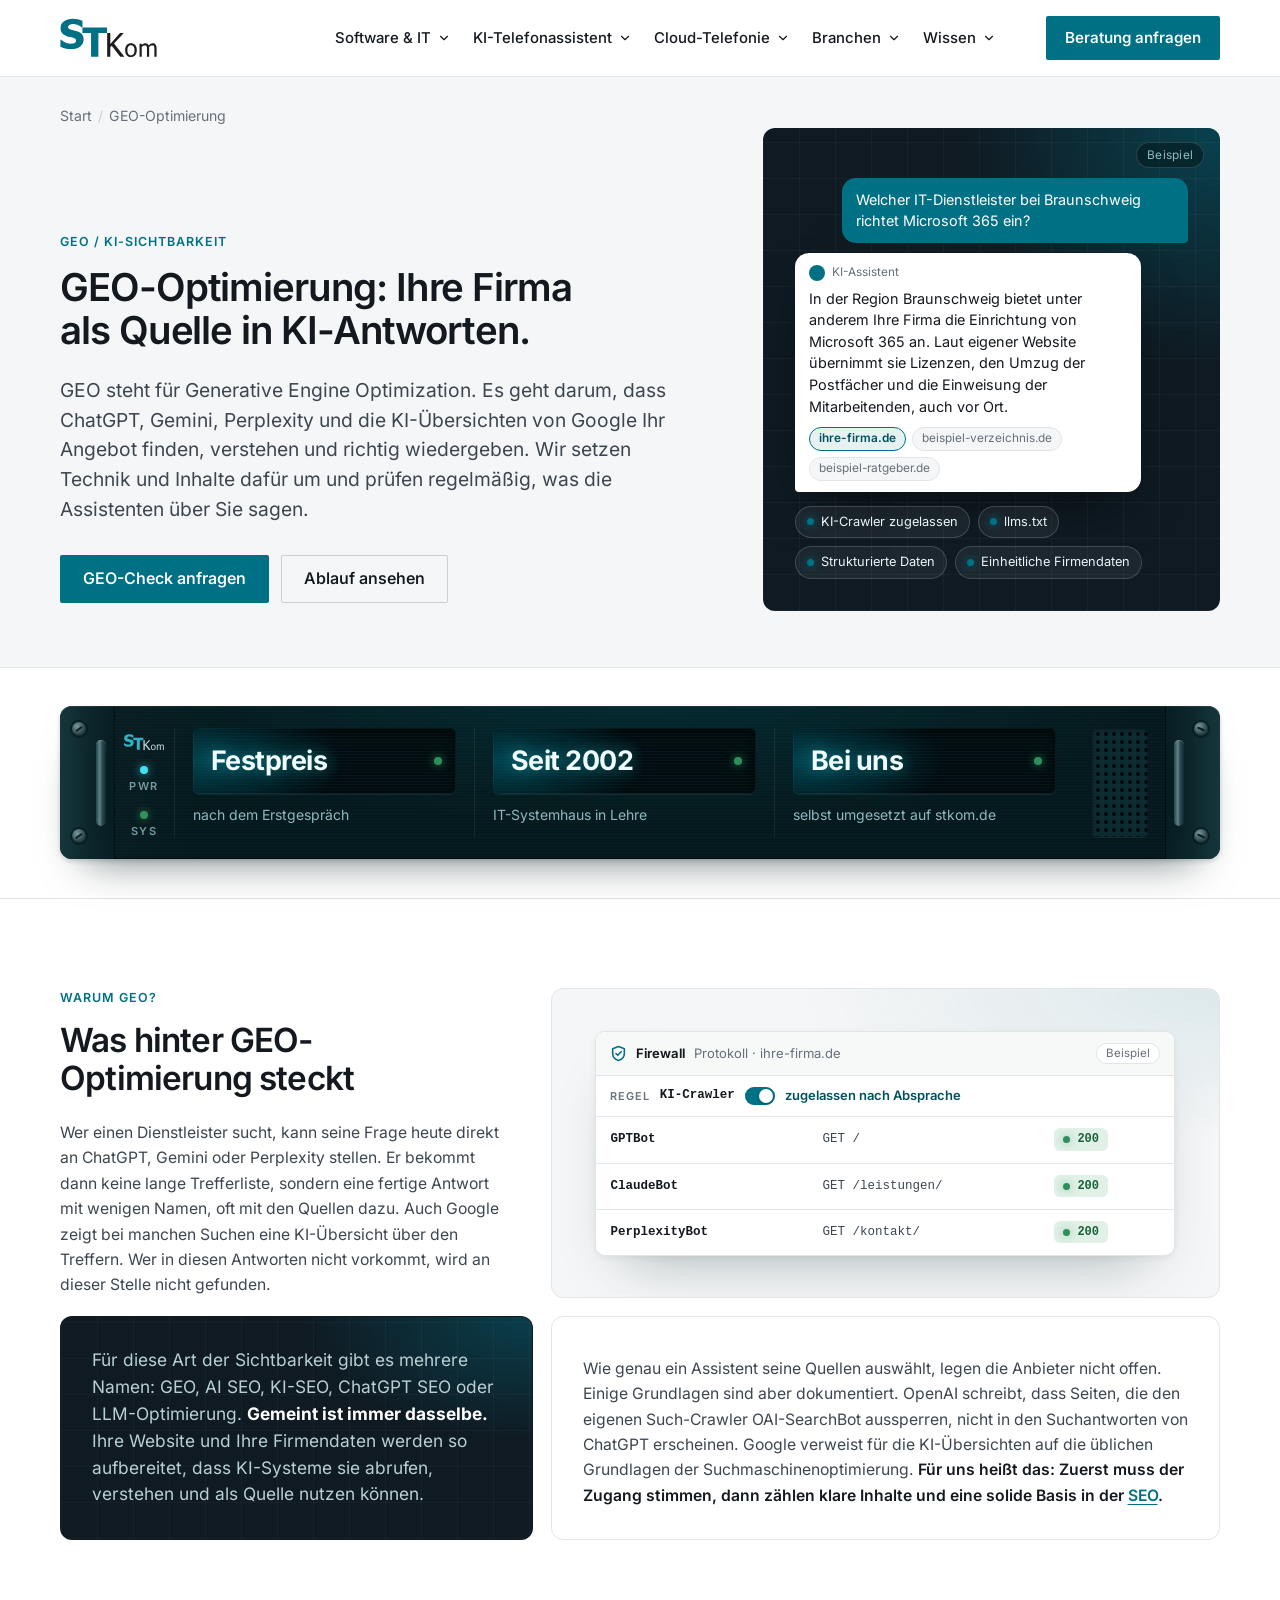
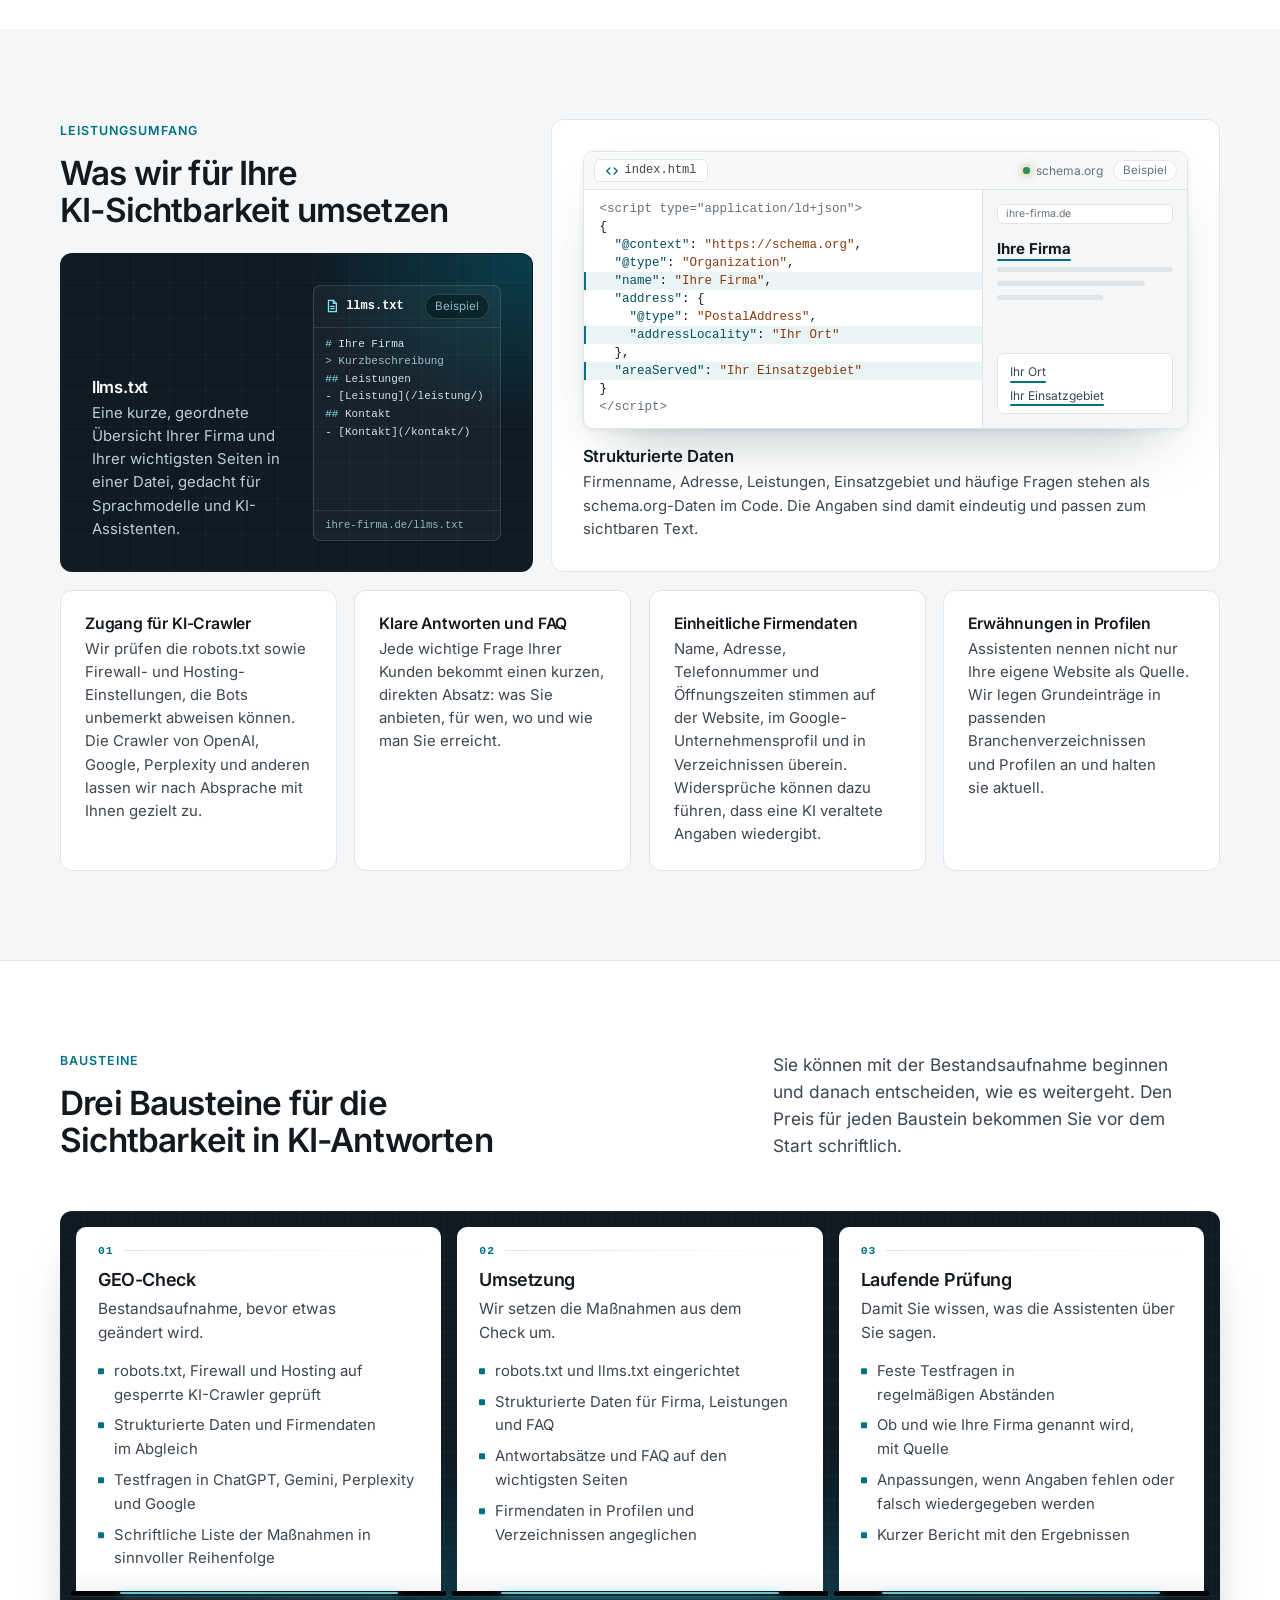
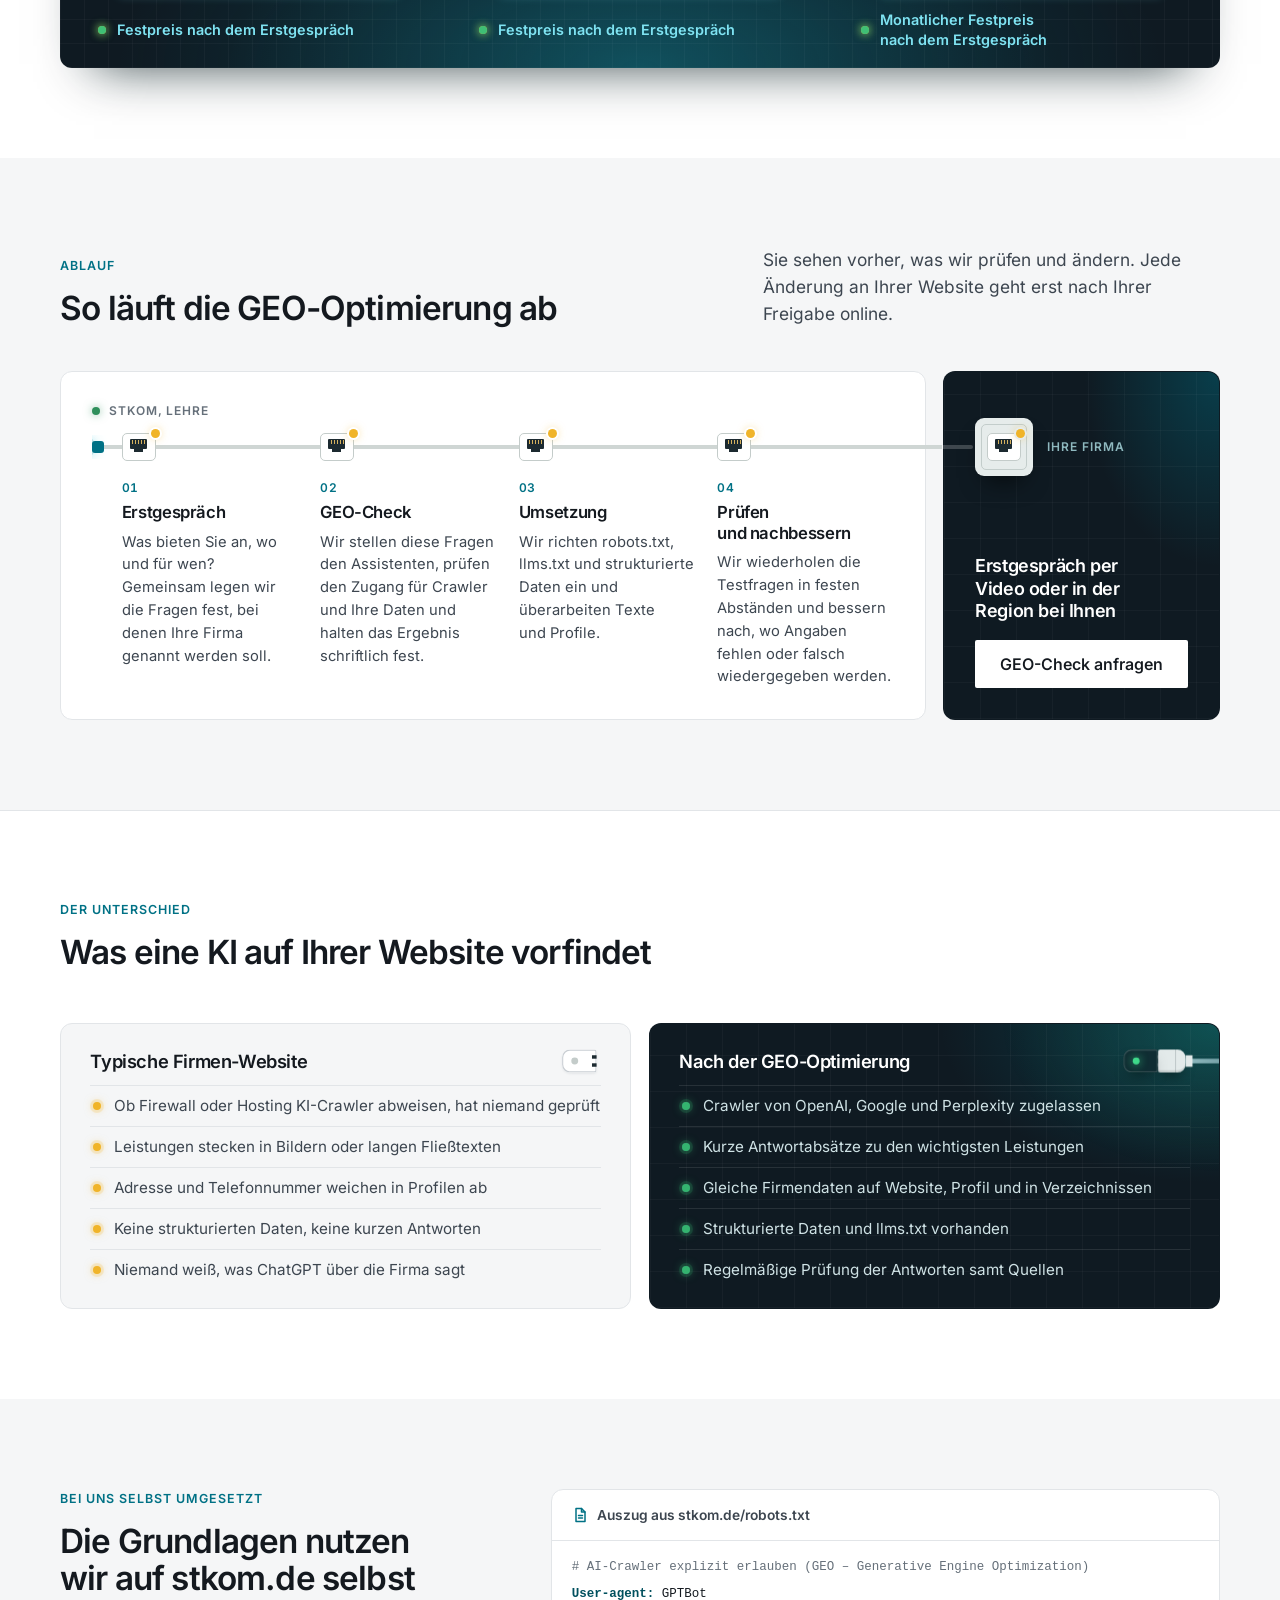
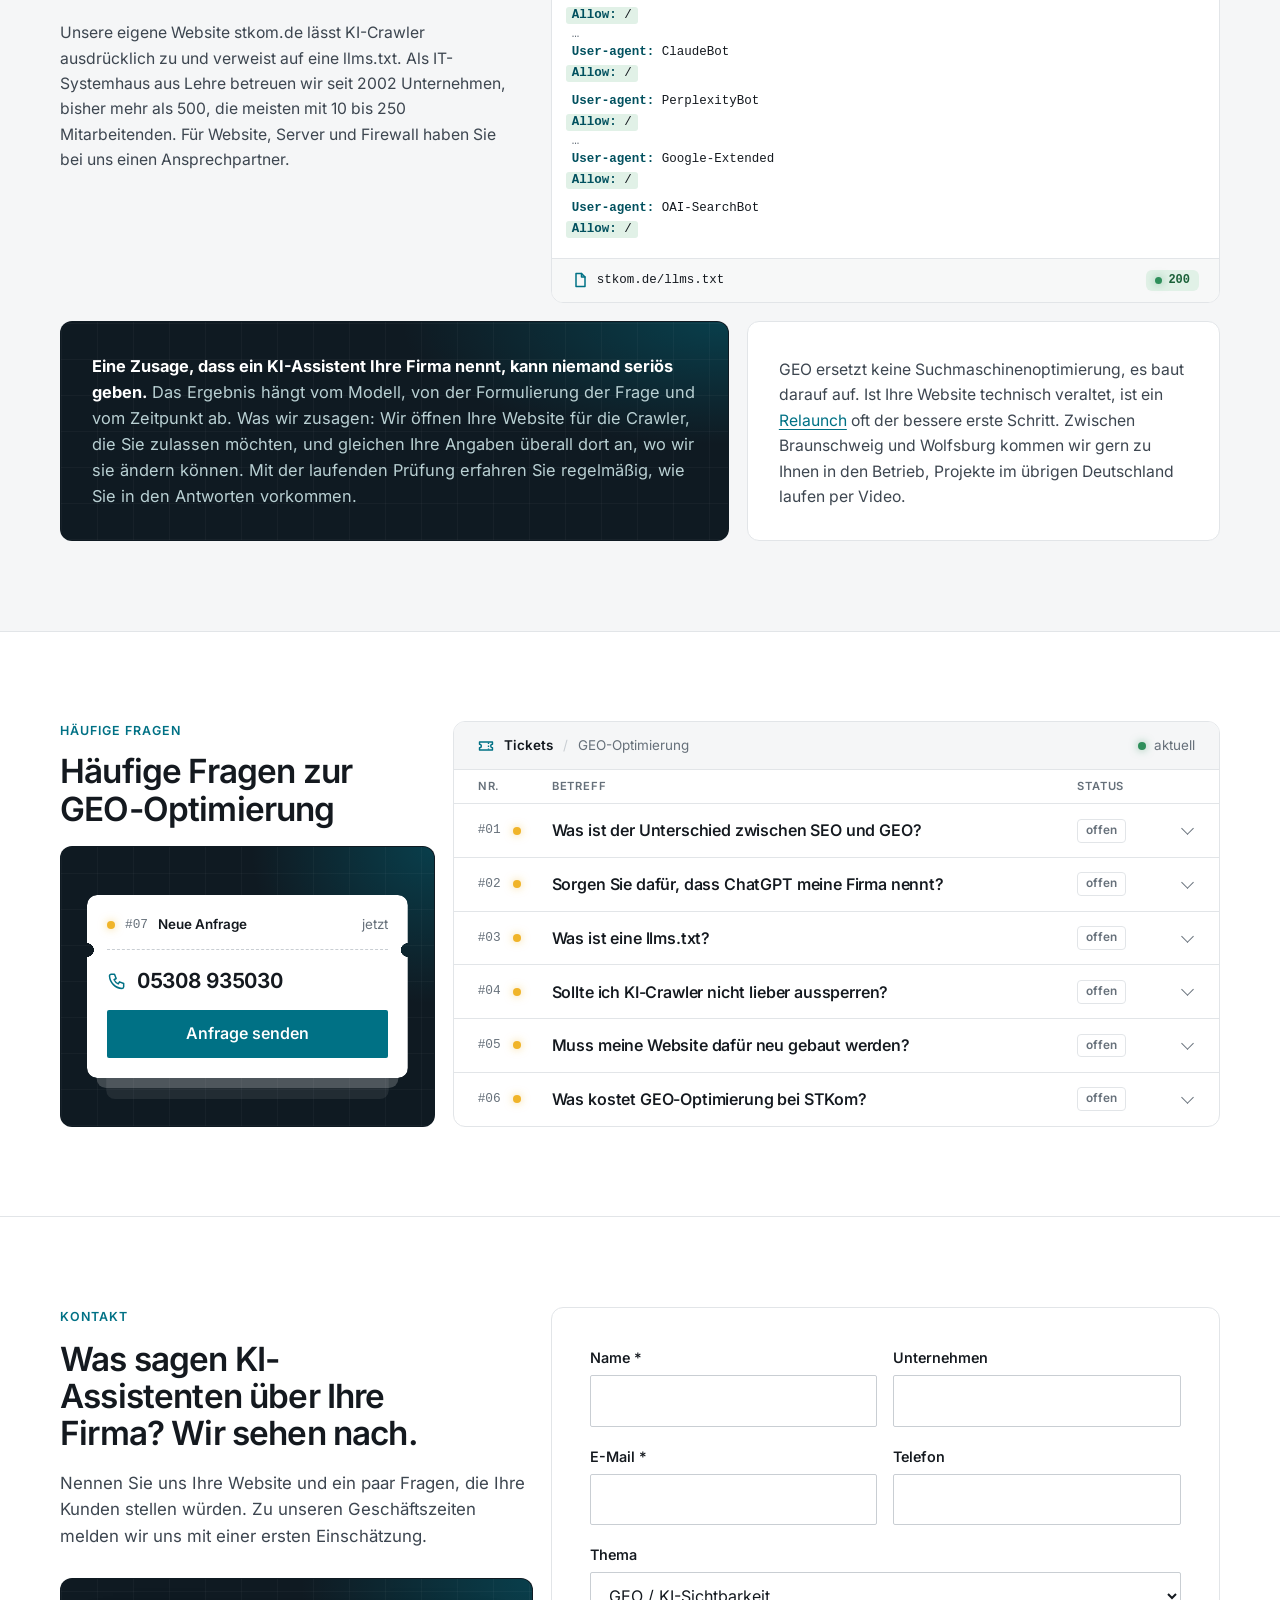
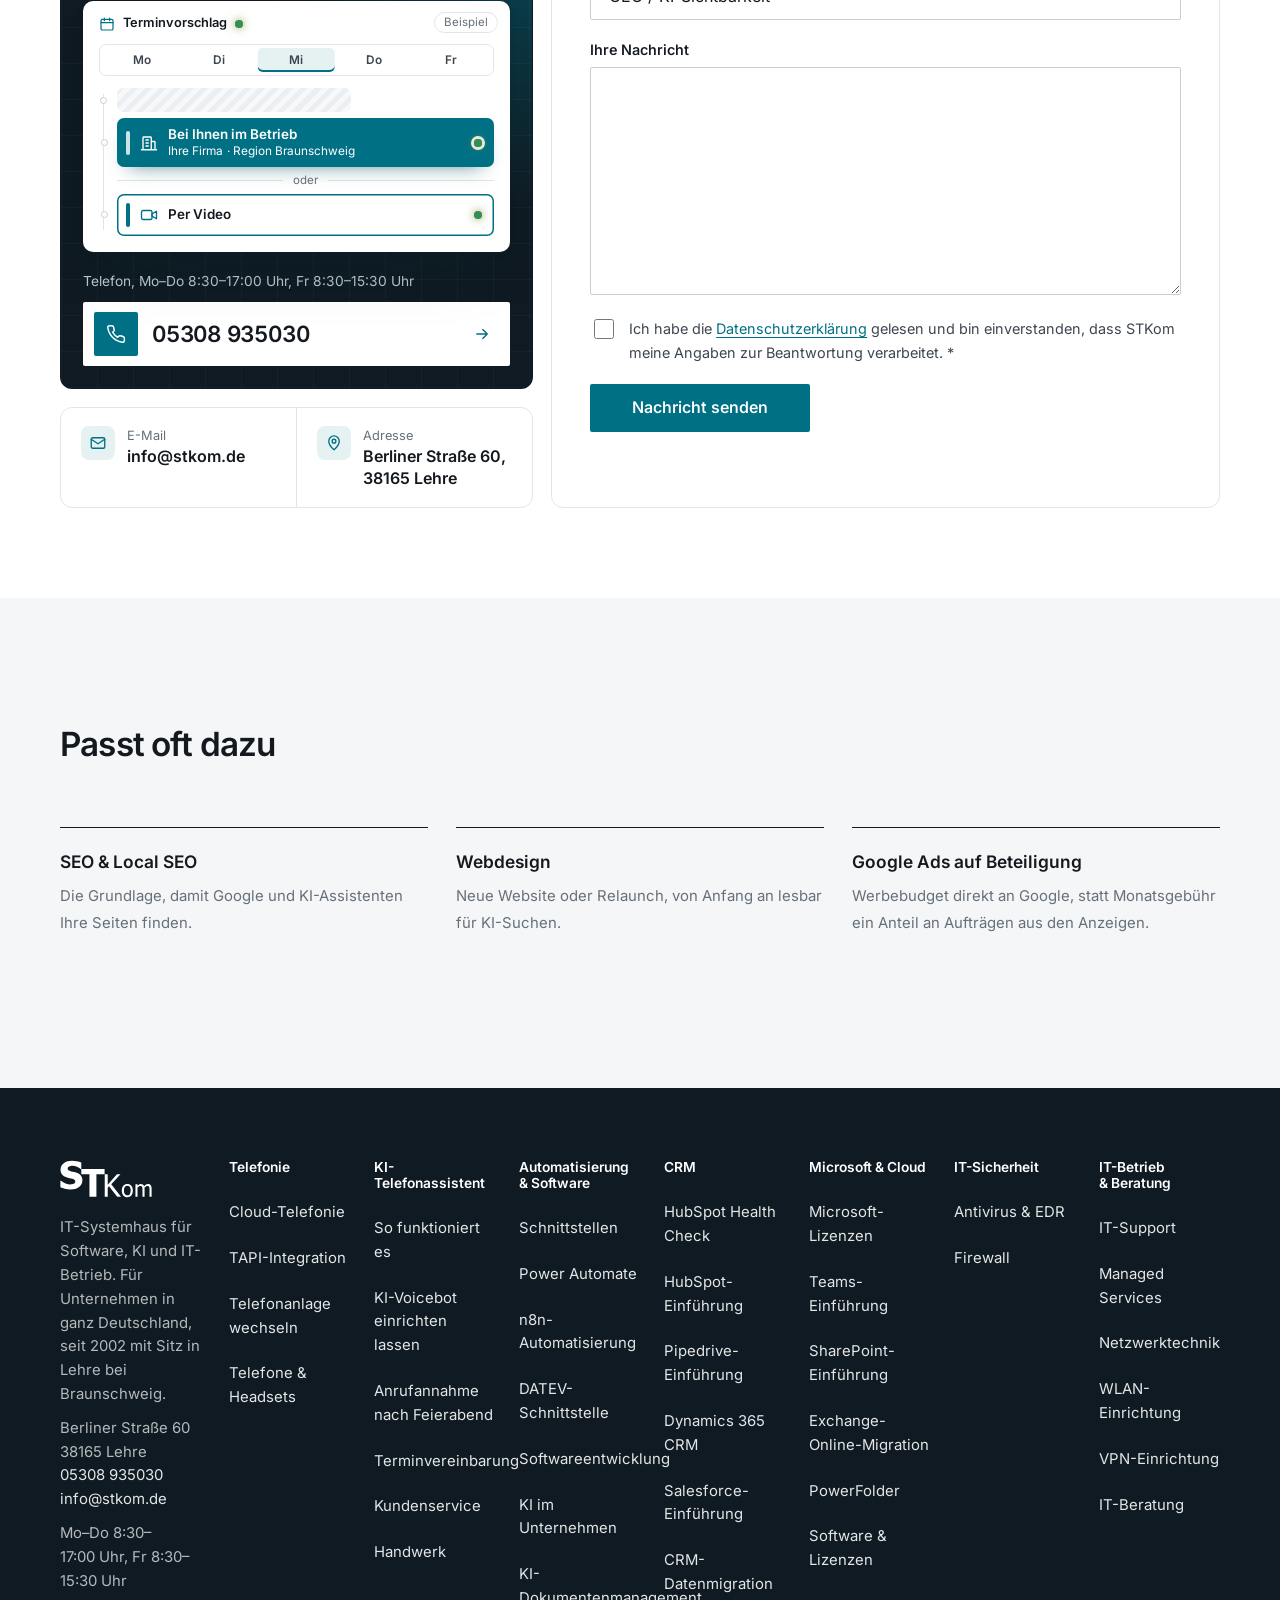
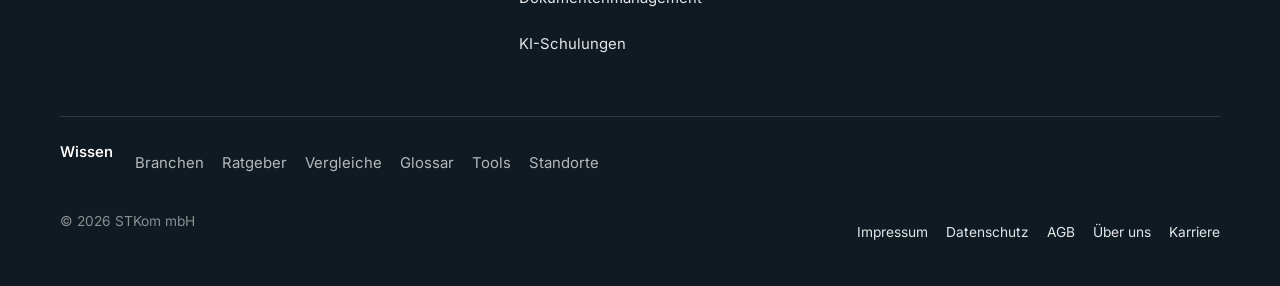
==== commit fc29300b: "Kopfzeile wie stkom.de: Web & Marketing als Spalte im Menü Software & IT, Links zwischen den neuen S" ====
--- a/geo-optimierung/index.html
+++ b/geo-optimierung/index.html
@@ -10,7 +10,7 @@
 <link rel="preload" href="./../fonts/inter-latin.woff2" as="font" type="font/woff2" crossorigin>
 
 <link rel="stylesheet" href="./../css/site.css?v=f5492042d1">
-<link rel="stylesheet" href="./../css/web.css?v=cb27c0fdb6">
+<link rel="stylesheet" href="./../css/web.css?v=8045b9e375">
 <script>document.documentElement.classList.add('js')</script>
 <link rel="icon" href="./../img/logo-stkom.svg" type="image/svg+xml">
 <meta name="theme-color" content="#04191d">
@@ -26,10 +26,9 @@
 <header class="hdr hdr--dark"><div class="wrap hdr__bar">
 <a class="hdr__logo" href="https://www.stkom.de/" aria-label="STKom – zur Startseite"><img src="./../img/logo-stkom.svg" alt="STKom" width="160" height="57"></a>
 <nav class="nav" aria-label="Hauptnavigation"><ul>
-<li class="nav__item" data-mega><button class="nav__link" aria-expanded="false" aria-haspopup="true">Software &amp; IT<svg viewBox="0 0 24 24" fill="none" stroke="currentColor" stroke-width="2" stroke-linecap="round" stroke-linejoin="round" aria-hidden="true"><path d="m6 9 6 6 6-6"/></svg></button><div class="mega mega--wide"><div class="mega__grid mega__grid--5"><div class="mega__col"><h3><a href="https://www.stkom.de/automatisierung/">Automatisierung &amp; Software</a></h3><ul><li><a href="https://www.stkom.de/schnittstellen/">Schnittstellen</a></li><li><a href="https://www.stkom.de/power-automate/">Power Automate</a></li><li><a href="https://www.stkom.de/n8n-automatisierung/">n8n-Automatisierung</a></li><li><a href="https://www.stkom.de/datev-schnittstelle/">DATEV-Schnittstelle</a></li><li><a href="https://www.stkom.de/softwareentwicklung/">Softwareentwicklung</a></li><li><a href="https://www.stkom.de/ki-touch-display/">KI im Unternehmen</a></li><li><a href="https://www.stkom.de/ki-dokumentenmanagement/">KI-Dokumentenmanagement</a></li><li><a href="https://www.stkom.de/ki-schulung/">KI-Schulungen</a></li></ul></div><div class="mega__col"><h3><a href="https://www.stkom.de/crm-implementierung/">CRM</a></h3><ul><li><a href="https://www.stkom.de/hubspot-check/">HubSpot Health Check</a></li><li><a href="https://www.stkom.de/hubspot-agentur/">HubSpot-Einführung</a></li><li><a href="https://www.stkom.de/pipedrive-einfuehrung/">Pipedrive-Einführung</a></li><li><a href="https://www.stkom.de/dynamics-365-crm/">Dynamics 365 CRM</a></li><li><a href="https://www.stkom.de/salesforce-einfuehrung/">Salesforce-Einführung</a></li><li><a href="https://www.stkom.de/crm-datenmigration/">CRM-Datenmigration</a></li></ul></div><div class="mega__col"><h3><a href="https://www.stkom.de/microsoft-365/">Microsoft &amp; Cloud</a></h3><ul><li><a href="https://www.stkom.de/microsoft-lizenzen/">Microsoft-Lizenzen</a></li><li><a href="https://www.stkom.de/microsoft-teams-einfuehrung/">Teams-Einführung</a></li><li><a href="https://www.stkom.de/sharepoint-einfuehrung/">SharePoint-Einführung</a></li><li><a href="https://www.stkom.de/exchange-online-migration/">Exchange-Online-Migration</a></li><li><a href="https://www.stkom.de/powerfolder/">PowerFolder</a></li><li><a href="https://www.stkom.de/software/">Software &amp; Lizenzen</a></li></ul></div><div class="mega__col"><h3><a href="https://www.stkom.de/it-sicherheit/">IT-Sicherheit</a></h3><ul><li><a href="https://www.stkom.de/antivirus/">Antivirus &amp; EDR</a></li><li><a href="https://www.stkom.de/firewall/">Firewall</a></li></ul></div><div class="mega__col"><h3><a href="https://www.stkom.de/it-services/">IT-Betrieb &amp; Beratung</a></h3><ul><li><a href="https://www.stkom.de/it-support/">IT-Support</a></li><li><a href="https://www.stkom.de/managed-services/">Managed Services</a></li><li><a href="https://www.stkom.de/netzwerktechnik/">Netzwerktechnik</a></li><li><a href="https://www.stkom.de/wlan-einrichtung/">WLAN-Einrichtung</a></li><li><a href="https://www.stkom.de/vpn-einrichtung/">VPN-Einrichtung</a></li><li><a href="https://www.stkom.de/it-beratung/">IT-Beratung</a></li></ul></div></div><div class="mega__foot"><span>Alles rund um Ihre IT – aus einer Hand, wenn Sie wollen.</span><a href="https://www.stkom.de/leistungen/">Alle Leistungen</a></div></div></li>
+<li class="nav__item" data-mega><button class="nav__link" aria-expanded="false" aria-haspopup="true">Software &amp; IT<svg viewBox="0 0 24 24" fill="none" stroke="currentColor" stroke-width="2" stroke-linecap="round" stroke-linejoin="round" aria-hidden="true"><path d="m6 9 6 6 6-6"/></svg></button><div class="mega mega--wide"><div class="mega__grid mega__grid--6"><div class="mega__col"><h3><a href="https://www.stkom.de/automatisierung/">Automatisierung &amp; Software</a></h3><ul><li><a href="https://www.stkom.de/schnittstellen/">Schnittstellen</a></li><li><a href="https://www.stkom.de/power-automate/">Power Automate</a></li><li><a href="https://www.stkom.de/n8n-automatisierung/">n8n-Automatisierung</a></li><li><a href="https://www.stkom.de/datev-schnittstelle/">DATEV-Schnittstelle</a></li><li><a href="https://www.stkom.de/softwareentwicklung/">Softwareentwicklung</a></li><li><a href="https://www.stkom.de/ki-touch-display/">KI im Unternehmen</a></li><li><a href="https://www.stkom.de/ki-dokumentenmanagement/">KI-Dokumenten&shy;management</a></li><li><a href="https://www.stkom.de/ki-schulung/">KI-Schulungen</a></li></ul></div><div class="mega__col"><h3><a href="https://www.stkom.de/crm-implementierung/">CRM</a></h3><ul><li><a href="https://www.stkom.de/hubspot-check/">HubSpot Health Check</a></li><li><a href="https://www.stkom.de/hubspot-agentur/">HubSpot-Einführung</a></li><li><a href="https://www.stkom.de/pipedrive-einfuehrung/">Pipedrive-Einführung</a></li><li><a href="https://www.stkom.de/dynamics-365-crm/">Dynamics 365 CRM</a></li><li><a href="https://www.stkom.de/salesforce-einfuehrung/">Salesforce-Einführung</a></li><li><a href="https://www.stkom.de/crm-datenmigration/">CRM-Datenmigration</a></li></ul></div><div class="mega__col"><h3><a href="https://www.stkom.de/microsoft-365/">Microsoft &amp; Cloud</a></h3><ul><li><a href="https://www.stkom.de/microsoft-lizenzen/">Microsoft-Lizenzen</a></li><li><a href="https://www.stkom.de/microsoft-teams-einfuehrung/">Teams-Einführung</a></li><li><a href="https://www.stkom.de/sharepoint-einfuehrung/">SharePoint-Einführung</a></li><li><a href="https://www.stkom.de/exchange-online-migration/">Exchange-Online-Migration</a></li><li><a href="https://www.stkom.de/powerfolder/">PowerFolder</a></li><li><a href="https://www.stkom.de/software/">Software &amp; Lizenzen</a></li></ul></div><div class="mega__col"><h3><a href="https://www.stkom.de/it-sicherheit/">IT-Sicherheit</a></h3><ul><li><a href="https://www.stkom.de/antivirus/">Antivirus &amp; EDR</a></li><li><a href="https://www.stkom.de/firewall/">Firewall</a></li></ul></div><div class="mega__col"><h3><a href="https://www.stkom.de/it-services/">IT-Betrieb &amp; Beratung</a></h3><ul><li><a href="https://www.stkom.de/it-support/">IT-Support</a></li><li><a href="https://www.stkom.de/managed-services/">Managed Services</a></li><li><a href="https://www.stkom.de/netzwerktechnik/">Netzwerktechnik</a></li><li><a href="https://www.stkom.de/wlan-einrichtung/">WLAN-Einrichtung</a></li><li><a href="https://www.stkom.de/vpn-einrichtung/">VPN-Einrichtung</a></li><li><a href="https://www.stkom.de/it-beratung/">IT-Beratung</a></li></ul></div><div class="mega__col"><h3><a href="./../webdesign/">Web &amp; Marketing</a></h3><ul><li><a href="./../webdesign/">Webdesign</a></li><li><a href="./../webdesign-braunschweig/">Webdesign Braunschweig</a></li><li><a href="./../webdesign-wolfsburg/">Webdesign Wolfsburg</a></li><li><a href="./../seo/">SEO &amp; Local SEO</a></li><li><a href="./../seo-braunschweig/">SEO Braunschweig</a></li><li><a href="./../geo-optimierung/">GEO</a></li><li><a href="./../google-ads-betreuung/">Google Ads auf Beteiligung</a></li></ul></div></div><div class="mega__foot"><span>Alles rund um Ihre IT – aus einer Hand, wenn Sie wollen.</span><a href="https://www.stkom.de/leistungen/">Alle Leistungen</a></div></div></li>
 <li class="nav__item" data-mega><button class="nav__link" aria-expanded="false" aria-haspopup="true">KI-Telefonassistent<svg viewBox="0 0 24 24" fill="none" stroke="currentColor" stroke-width="2" stroke-linecap="round" stroke-linejoin="round" aria-hidden="true"><path d="m6 9 6 6 6-6"/></svg></button><div class="mega mega--wide"><div class="mega__grid mega__grid--3"><div class="mega__col"><h3><a href="https://www.stkom.de/ki-voice-agents/">KI-Telefonassistent</a></h3><ul><li><a href="https://www.stkom.de/ki-voice-agents/">Überblick</a></li><li><a href="https://www.stkom.de/ki-telefonassistent/so-funktioniert-es/">So funktioniert es</a></li><li><a href="https://www.stkom.de/ki-telefonassistent/voicebot-einrichten/">KI-Voicebot einrichten lassen</a></li><li><a href="https://www.stkom.de/ki-telefonassistent/anrufannahme-nach-feierabend/">Anrufannahme nach Feierabend</a></li><li><a href="https://www.stkom.de/ki-telefonassistent/terminvereinbarung/">Terminvereinbarung</a></li><li><a href="https://www.stkom.de/ki-telefonassistent/kundenservice/">Kundenservice</a></li><li><a href="https://www.stkom.de/ki-telefonassistent/bestellannahme/">Bestellannahme</a></li><li><a href="https://www.stkom.de/whatsapp-assistent/">WhatsApp-Assistent</a></li></ul></div><div class="mega__col"><h3>Nach Branche</h3><ul><li><a href="https://www.stkom.de/ki-telefonassistent/handwerk/">Handwerk</a></li><li><a href="https://www.stkom.de/ki-telefonassistent/arztpraxis/">Arztpraxis</a></li><li><a href="https://www.stkom.de/ki-telefonassistent/hausverwaltung/">Hausverwaltung</a></li><li><a href="https://www.stkom.de/ki-telefonassistent/kanzlei/">Kanzlei</a></li><li><a href="https://www.stkom.de/ki-telefonassistent/autohaus-werkstatt/">Autohaus &amp; Werkstatt</a></li><li><a href="https://www.stkom.de/ki-telefonassistent/zahnarztpraxis/">Zahnarztpraxis</a></li><li><a href="https://www.stkom.de/ki-telefonassistent/tierarztpraxis/">Tierarztpraxis</a></li><li><a href="https://www.stkom.de/ki-telefonassistent/physiotherapie/">Physiotherapie</a></li><li><a href="https://www.stkom.de/ki-telefonassistent/pflegedienst/">Pflegedienst</a></li><li><a href="https://www.stkom.de/ki-telefonassistent/immobilienmakler/">Immobilienmakler</a></li><li><a href="https://www.stkom.de/ki-voice-agents/">Alle Einsatzfälle …</a></li></ul></div><div class="mega__col"><h3><a href="https://www.stkom.de/standorte/">Einsatzgebiet</a></h3><ul class="mega__stack"><li><a href="https://www.stkom.de/kontakt/">Deutschlandweit<span>Remote und per Videokonferenz, vor Ort nach Absprache</span></a></li><li><a href="https://www.stkom.de/standorte/">Standorte &amp; Vor-Ort-Service<span>Sitz in Lehre bei Braunschweig</span></a></li></ul></div></div><div class="mega__foot"><span>Nimmt Anrufe an, wenn niemand kann – auch nach Feierabend.</span><a href="https://www.stkom.de/ki-voice-agents/">So funktioniert der Assistent</a></div></div></li>
 <li class="nav__item" data-mega><button class="nav__link" aria-expanded="false" aria-haspopup="true">Cloud-Telefonie<svg viewBox="0 0 24 24" fill="none" stroke="currentColor" stroke-width="2" stroke-linecap="round" stroke-linejoin="round" aria-hidden="true"><path d="m6 9 6 6 6-6"/></svg></button><div class="mega mega--wide"><div class="mega__grid mega__grid--3"><div class="mega__col"><h3><a href="https://www.stkom.de/telefonie/">Cloud-Telefonie</a></h3><ul><li><a href="https://www.stkom.de/cloud-telefonie/">Cloud-Telefonanlage</a></li><li><a href="https://www.stkom.de/tapi-integration/">TAPI-Integration</a></li><li><a href="https://www.stkom.de/telefonanlage-wechseln/">Telefonanlage wechseln</a></li><li><a href="https://www.stkom.de/telefonie-hardware/">Telefone &amp; Headsets</a></li><li><a href="https://www.stkom.de/tapicall/">TAPICall (ESTOS)</a></li><li><a href="https://www.stkom.de/rufnummernportierung/">Rufnummernportierung</a></li><li><a href="https://www.stkom.de/sip-trunk/">SIP-Trunk</a></li></ul></div><div class="mega__col"><h3>Funktionen</h3><ul><li><a href="https://www.stkom.de/teams-telefonie/">Teams-Telefonie</a></li><li><a href="https://www.stkom.de/handy-als-nebenstelle/">Handy als Nebenstelle</a></li><li><a href="https://www.stkom.de/warteschleife-ansagen/">Warteschleife &amp; Ansagen</a></li><li><a href="https://www.stkom.de/ivr-sprachmenue/">Sprachmenü (IVR)</a></li><li><a href="https://www.stkom.de/callcenter-funktionen/">Callcenter-Funktionen</a></li><li><a href="https://www.stkom.de/fax-to-mail/">Fax to Mail</a></li><li><a href="https://www.stkom.de/telefonanlage-kleine-unternehmen/">Für kleine Unternehmen</a></li></ul></div><div class="mega__col"><h3><a href="https://www.stkom.de/standorte/">Einsatzgebiet</a></h3><ul class="mega__stack"><li><a href="https://www.stkom.de/kontakt/">Deutschlandweit<span>Remote und per Videokonferenz, vor Ort nach Absprache</span></a></li><li><a href="https://www.stkom.de/standorte/">Standorte &amp; Vor-Ort-Service<span>Sitz in Lehre bei Braunschweig</span></a></li></ul></div></div><div class="mega__foot"><span>Rufnummer bleibt, alte Anlage läuft bis zum Umschalttag. Am Umschalttag sind wir vor Ort.</span><a href="https://www.stkom.de/kontakt/">Angebot anfragen</a></div></div></li>
-<li class="nav__item" data-mega><button class="nav__link" aria-expanded="false" aria-haspopup="true">Web &amp; Marketing<svg viewBox="0 0 24 24" fill="none" stroke="currentColor" stroke-width="2" stroke-linecap="round" stroke-linejoin="round" aria-hidden="true"><path d="m6 9 6 6 6-6"/></svg></button><div class="mega mega--mid"><div class="mega__grid mega__grid--2"><div class="mega__col"><h3><a href="/webdesign/">Website</a></h3><ul class="mega__stack"><li><a href="/webdesign/">Webdesign<span>Neue Website oder Relaunch zum Festpreis</span></a></li><li><a href="/webdesign-braunschweig/">Webdesign Braunschweig<span>Termin bei Ihnen vor Ort</span></a></li><li><a href="/webdesign-wolfsburg/">Webdesign Wolfsburg<span>Termin bei Ihnen vor Ort</span></a></li></ul></div><div class="mega__col"><h3><a href="/seo/">Sichtbarkeit</a></h3><ul class="mega__stack"><li><a href="/seo/">SEO &amp; Local SEO<span>Bei Google gefunden werden</span></a></li><li><a href="/seo-braunschweig/">SEO Braunschweig<span>Termin bei Ihnen vor Ort</span></a></li><li><a href="/geo-optimierung/">GEO<span>In ChatGPT &amp; KI-Antworten genannt werden</span></a></li><li><a href="/google-ads-betreuung/">Google Ads auf Beteiligung<span>Budget an Google, Anteil am Auftrag</span></a></li></ul></div></div></div></li>
 <li class="nav__item" data-mega><button class="nav__link" aria-expanded="false" aria-haspopup="true">Branchen<svg viewBox="0 0 24 24" fill="none" stroke="currentColor" stroke-width="2" stroke-linecap="round" stroke-linejoin="round" aria-hidden="true"><path d="m6 9 6 6 6-6"/></svg></button><div class="mega mega--mid"><div class="mega__grid mega__grid--3"><div class="mega__col"><h3><a href="https://www.stkom.de/branchen/">Branchen</a></h3><ul><li><a href="https://www.stkom.de/branchen/handwerk/">Handwerk</a></li><li><a href="https://www.stkom.de/branchen/maschinenbau-industrie/">Maschinenbau &amp; Industrie</a></li><li><a href="https://www.stkom.de/branchen/automotive-zulieferer/">Automotive-Zulieferer</a></li><li><a href="https://www.stkom.de/branchen/steuerberater-kanzleien/">Steuerberater &amp; Kanzleien</a></li><li><a href="https://www.stkom.de/branchen/hausverwaltung-immobilien/">Hausverwaltung &amp; Immobilien</a></li><li><a href="https://www.stkom.de/branchen/logistik-spedition/">Logistik &amp; Spedition</a></li><li><a href="https://www.stkom.de/branchen/handel-grosshandel/">Handel &amp; Großhandel</a></li><li><a href="https://www.stkom.de/branchen/dienstleister-agenturen/">Dienstleister &amp; Agenturen</a></li><li><a href="https://www.stkom.de/branchen/arztpraxen-gesundheit/">Arztpraxen &amp; Gesundheit</a></li></ul></div><div class="mega__col"><h3><a href="https://www.stkom.de/standorte/">Einsatzgebiet</a></h3><ul class="mega__stack"><li><a href="https://www.stkom.de/kontakt/">Deutschlandweit<span>Remote und per Videokonferenz, vor Ort nach Absprache</span></a></li><li><a href="https://www.stkom.de/standorte/">Standorte &amp; Vor-Ort-Service<span>Sitz in Lehre bei Braunschweig</span></a></li></ul></div></div></div></li>
 <li class="nav__item" data-mega><button class="nav__link" aria-expanded="false" aria-haspopup="true">Wissen<svg viewBox="0 0 24 24" fill="none" stroke="currentColor" stroke-width="2" stroke-linecap="round" stroke-linejoin="round" aria-hidden="true"><path d="m6 9 6 6 6-6"/></svg></button><div class="mega mega--mid"><div class="mega__grid mega__grid--2"><div class="mega__col"><h3>Wissen</h3><ul class="mega__stack"><li><a href="https://www.stkom.de/ratgeber/">Ratgeber<span>Praxiswissen für Entscheider</span></a></li><li><a href="https://www.stkom.de/vergleich/">Vergleiche<span>Systeme und Tarife gegenübergestellt</span></a></li><li><a href="https://www.stkom.de/glossar/">IT-Glossar<span>Begriffe kurz erklärt</span></a></li><li><a href="https://www.stkom.de/tools/">Kostenlose Tools<span>Ansagetexte, Rechner</span></a></li><li><a href="https://www.stkom.de/cloudya-app/">Cloudya-Anleitungen<span>Hilfe zur Telefonie-App</span></a></li></ul></div><div class="mega__col"><h3>STKom</h3><ul class="mega__stack"><li><a href="https://www.stkom.de/ueber-uns/">Über uns<span>Seit 2002 aus Lehre</span></a></li><li><a href="https://www.stkom.de/karriere/">Karriere<span>Offene Stellen</span></a></li><li><a href="https://www.stkom.de/support/">Support-Portal<span>Ticket und Status</span></a></li><li><a href="https://www.stkom.de/kontakt/">Kontakt<span>Telefon, E-Mail, Anfahrt</span></a></li></ul></div></div></div></li>
 </ul></nav>
@@ -79,7 +78,7 @@
 </ol>
 </figure></div>
 <div class="bx-tile bx-tile--night sk-geo-erklaer-names" style="--c:5;--c-t:5;--d:2" data-bx><p>Für diese Art der Sichtbarkeit gibt es mehrere Namen: GEO, AI SEO, KI-SEO, ChatGPT SEO oder LLM-Optimierung. <strong>Gemeint ist immer dasselbe.</strong> Ihre Website und Ihre Firmendaten werden so aufbereitet, dass KI-Systeme sie abrufen, verstehen und als Quelle nutzen können.</p></div>
-<div class="bx-tile sk-geo-erklaer-doc" style="--c:7;--c-t:7;--d:3" data-bx><p>Wie genau ein Assistent seine Quellen auswählt, legen die Anbieter nicht offen. Einige Grundlagen sind aber dokumentiert. OpenAI schreibt, dass Seiten, die den eigenen Such-Crawler OAI-SearchBot aussperren, nicht in den Suchantworten von ChatGPT erscheinen. Google verweist für die KI-Übersichten auf die üblichen Grundlagen der Suchmaschinenoptimierung. <strong>Für uns heißt das: Zuerst muss der Zugang stimmen, dann zählen klare Inhalte und eine solide Basis in der <a href="/seo/">SEO</a>.</strong></p></div>
+<div class="bx-tile sk-geo-erklaer-doc" style="--c:7;--c-t:7;--d:3" data-bx><p>Wie genau ein Assistent seine Quellen auswählt, legen die Anbieter nicht offen. Einige Grundlagen sind aber dokumentiert. OpenAI schreibt, dass Seiten, die den eigenen Such-Crawler OAI-SearchBot aussperren, nicht in den Suchantworten von ChatGPT erscheinen. Google verweist für die KI-Übersichten auf die üblichen Grundlagen der Suchmaschinenoptimierung. <strong>Für uns heißt das: Zuerst muss der Zugang stimmen, dann zählen klare Inhalte und eine solide Basis in der <a href="./../seo/">SEO</a>.</strong></p></div>
 </div></div></section>
 
 <section data-sek="leistung" class="section section--paper bx sk-leistung sk-geo-leistung"><div class="wrap"><div class="bx-grid sk-leistung-grid">
@@ -197,7 +196,7 @@
 <div class="sk-geo-vorort-fuss"><svg viewBox="0 0 16 16"><path d="M4 1.5h5.5L13 5v9.5H4z"/><path d="M9.5 1.5V5H13"/></svg><span class="sk-geo-vorort-url">stkom.de/llms.txt</span><span class="sk-geo-vorort-st"><i class="bx-led"></i><i class="bx-led bx-led--ok"></i>200</span></div>
 </figure></div>
 <div class="bx-tile bx-tile--night sk-geo-vorort-zusage" style="--c:7;--c-t:6;--d:2" data-bx><p><strong>Eine Zusage, dass ein KI-Assistent Ihre Firma nennt, kann niemand seriös geben.</strong> Das Ergebnis hängt vom Modell, von der Formulierung der Frage und vom Zeitpunkt ab. Was wir zusagen: Wir öffnen Ihre Website für die Crawler, die Sie zulassen möchten, und gleichen Ihre Angaben überall dort an, wo wir sie ändern können. Mit der laufenden Prüfung erfahren Sie regelmäßig, wie Sie in den Antworten vorkommen.</p></div>
-<div class="bx-tile sk-geo-vorort-seo" style="--c:5;--c-t:6;--d:3" data-bx><p>GEO ersetzt keine Suchmaschinenoptimierung, es baut darauf auf. Ist Ihre Website technisch veraltet, ist ein <a href="/webdesign/">Relaunch</a> oft der bessere erste Schritt. Zwischen Braunschweig und Wolfsburg kommen wir gern zu Ihnen in den Betrieb, Projekte im übrigen Deutschland laufen per Video.</p></div>
+<div class="bx-tile sk-geo-vorort-seo" style="--c:5;--c-t:6;--d:3" data-bx><p>GEO ersetzt keine Suchmaschinenoptimierung, es baut darauf auf. Ist Ihre Website technisch veraltet, ist ein <a href="./../webdesign/">Relaunch</a> oft der bessere erste Schritt. Zwischen Braunschweig und Wolfsburg kommen wir gern zu Ihnen in den Betrieb, Projekte im übrigen Deutschland laufen per Video.</p></div>
 </div></div></section>
 
 <section data-sek="faq" class="section sk-faq"><div class="wrap"><div class="bx bx-grid sk-faq-grid">
@@ -263,7 +262,7 @@
 </div></div></section>
 
 <section class="section section--paper"><div class="wrap"><div class="sec-head sec-head--solo"><div><h2 class="t-h2">Passt oft&nbsp;dazu</h2></div></div>
-<ul class="related"><li><a href="/seo/"><strong>SEO &amp; Local SEO</strong><span>Die Grundlage, damit Google und KI-Assistenten Ihre Seiten finden.</span></a></li><li><a href="/webdesign/"><strong>Webdesign</strong><span>Neue Website oder Relaunch, von Anfang an lesbar für KI-Suchen.</span></a></li><li><a href="/google-ads-betreuung/"><strong>Google Ads auf Beteiligung</strong><span>Werbebudget direkt an Google, statt Monatsgebühr ein Anteil an Aufträgen aus den Anzeigen.</span></a></li></ul></div></section>
+<ul class="related"><li><a href="./../seo/"><strong>SEO &amp; Local SEO</strong><span>Die Grundlage, damit Google und KI-Assistenten Ihre Seiten finden.</span></a></li><li><a href="./../webdesign/"><strong>Webdesign</strong><span>Neue Website oder Relaunch, von Anfang an lesbar für KI-Suchen.</span></a></li><li><a href="./../google-ads-betreuung/"><strong>Google Ads auf Beteiligung</strong><span>Werbebudget direkt an Google, statt Monatsgebühr ein Anteil an Aufträgen aus den Anzeigen.</span></a></li></ul></div></section>
 </main>
 <footer class="ftr"><div class="wrap">
 <div class="ftr__grid ftr__grid--7"><div class="ftr__brand"><img src="./../img/logo-stkom.svg" alt="STKom" width="140" height="50" loading="lazy">
--- a/css/web.css
+++ b/css/web.css
@@ -1 +1 @@
-:root{--r-kachel: 12px}.stage{position: relative;align-self: stretch;min-height: 440px;margin: 0 0 56px;border-radius: var(--r-kachel);background: var(--night);color: #cfe2e5;overflow: hidden;isolation: isolate;padding: clamp(18px,3vw,32px);display: flex;flex-direction: column;justify-content: center;gap: 14px;padding-top: 50px}.stage--build .chips{max-width: 66%}.stage::before{content: '';position: absolute;inset: 0;z-index: -1;background: repeating-linear-gradient(0deg,rgba(255,255,255,.035) 0 1px,transparent 1px 36px),repeating-linear-gradient(90deg,rgba(255,255,255,.035) 0 1px,transparent 1px 36px),radial-gradient(80% 70% at 100% 0%,rgba(0,113,133,.45),transparent 70%)}.stage__tag{position: absolute;top: 14px;right: 16px;font-size: .74rem;letter-spacing: .02em;color: #8fb9bf;border: 1px solid rgba(255,255,255,.14);border-radius: 999px;padding: 3px 10px;background: rgba(4,25,29,.6)}.stage__cap{font-size: .82rem;color: #8fb9bf;margin-top: 4px}.win{position: relative;background: #fff;border-radius: 10px;box-shadow: 0 30px 60px -20px rgba(0,0,0,.55);overflow: hidden;color: var(--ink)}.win__bar{display: flex;align-items: center;gap: 6px;padding: 9px 12px;background: #eef2f1;border-bottom: 1px solid var(--line)}.win__bar i{width: 9px;height: 9px;border-radius: 50%;background: #cfd6d4}.win__url{margin-left: 10px;flex: 1;font-size: .74rem;color: var(--ink-3);background: #fff;border-radius: 6px;padding: 3px 10px;border: 1px solid var(--line)}.win__body{position: relative;aspect-ratio: 16 / 10;padding: 14px;display: grid;grid-template-rows: auto 1fr auto;gap: 10px}.mk-nav{display: flex;align-items: center;gap: 8px}.mk-logo{width: 54px;height: 12px;border-radius: 3px;background: var(--ink)}.mk-links{margin-left: auto;display: flex;gap: 6px}.mk-links b{width: 26px;height: 6px;border-radius: 3px;background: var(--line-strong);display: block}.mk-cta{width: 46px;height: 16px;border-radius: 4px;background: var(--petrol)}.mk-hero{display: grid;grid-template-columns: 1.15fr 1fr;gap: 12px;align-items: center}.mk-h{height: 13px;border-radius: 3px;background: var(--ink);margin-bottom: 7px}.mk-h.w2{width: 70%}.mk-t{height: 6px;border-radius: 3px;background: var(--line-strong);margin-top: 6px}.mk-t.w2{width: 85%}.mk-t.w3{width: 60%}.mk-btns{display: flex;gap: 6px;margin-top: 10px}.mk-btns b{display: block;width: 58px;height: 17px;border-radius: 4px;background: var(--petrol)}.mk-btns b + b{background: transparent;border: 1.5px solid var(--line-strong)}.mk-img{aspect-ratio: 4 / 3;border-radius: 6px;background: linear-gradient(135deg,#0f5c69,#0a3a42 55%,#d8e7e9 55.5%,#eef4f3);position: relative;overflow: hidden}.mk-img::after{content: '';position: absolute;left: 14%;bottom: 0;width: 34%;height: 58%;border-radius: 40% 40% 0 0;background: rgba(255,255,255,.22)}.mk-cards{display: grid;grid-template-columns: repeat(3,minmax(0,1fr));gap: 8px}.mk-cards b{display: block;height: 30px;border-radius: 5px;background: var(--paper);border: 1px solid var(--line)}.wire{position: absolute;inset: 0;width: 100%;height: 100%;pointer-events: none}.wire{opacity: 0}.wire rect,.wire line{fill: none;stroke: var(--petrol);stroke-width: 1.2;stroke-dasharray: 4 4;opacity: .55}.phone{position: absolute;right: clamp(10px,4%,26px);bottom: clamp(36px,9%,60px);width: 26%;min-width: 92px;aspect-ratio: 9 / 18.5;background: #fff;border-radius: 16px;border: 5px solid #0b1215;box-shadow: 0 24px 40px -14px rgba(0,0,0,.6);padding: 10px 8px;display: flex;flex-direction: column;gap: 6px}.phone .mk-img{aspect-ratio: 4 / 3.2}.phone .mk-btns b{width: 100%;height: 14px}.phone .mk-btns{flex-direction: column;gap: 5px;margin-top: 4px}.chips{display: flex;flex-wrap: wrap;gap: 8px}.chip-ok{display: inline-flex;align-items: center;gap: 7px;font-size: .8rem;color: #e8f4f5;border: 1px solid rgba(255,255,255,.16);background: rgba(255,255,255,.06);border-radius: 999px;padding: 5px 11px}.chip-ok::before{content: '';width: 7px;height: 7px;border-radius: 50%;background: var(--signal);box-shadow: 0 0 10px var(--signal)}@media (prefers-reduced-motion: no-preference){.js .stage--build .mk-nav,.js .stage--build .mk-hero,.js .stage--build .mk-cards{opacity: 0;transform: translateY(8px)}.js .stage--build .phone{opacity: 0;transform: translateY(30px) rotate(4deg)}.js .stage--build .chip-ok{opacity: 0}.js .stage--build.is-in .wire{animation: wm-in .5s ease-out .1s forwards,wm-out .5s ease-in 2.3s forwards}.js .stage--build.is-in .mk-nav,.js .stage--build.is-in .mk-hero,.js .stage--build.is-in .mk-cards{animation: wm-in .6s ease-out forwards}.js .stage--build.is-in .mk-nav{animation-delay: 1.1s}.js .stage--build.is-in .mk-hero{animation-delay: 1.45s}.js .stage--build.is-in .mk-cards{animation-delay: 1.8s}.js .stage--build.is-in .phone{animation: wm-phone .8s cubic-bezier(.2,.8,.2,1) 2.4s forwards}.js .stage--build.is-in .chip-ok{animation: wm-in .45s ease-out forwards}.js .stage--build.is-in .chip-ok:nth-child(1){animation-delay: 3s}.js .stage--build.is-in .chip-ok:nth-child(2){animation-delay: 3.2s}.js .stage--build.is-in .chip-ok:nth-child(3){animation-delay: 3.4s}.js .stage--build.is-in .chip-ok:nth-child(4){animation-delay: 3.6s}}@keyframes wm-in{to{opacity: 1;transform: none}}@keyframes wm-out{to{opacity: 0}}@keyframes wm-phone{to{opacity: 1;transform: none}}.route{display: flex;align-items: center;gap: 12px;font-size: .86rem;color: #cfe2e5}.route svg{flex: 1;height: 26px;min-width: 0}.route .r-wire{stroke: rgba(255,255,255,.35);stroke-width: 1.5;fill: none}.route .r-pulse{stroke: #7fe3f2;stroke-width: 2.5;stroke-linecap: round;fill: none;opacity: 0}.route b{color: #fff;font-weight: 600;white-space: nowrap}.route .r-node{width: 9px;height: 9px;border-radius: 50%;background: var(--signal);flex: none;box-shadow: 0 0 10px var(--signal)}.route small{color: #8fb9bf;white-space: nowrap}@media (prefers-reduced-motion: no-preference){.js .route .r-pulse{animation: wm-glow 2.2s ease-in-out 1s 2}}@keyframes wm-glow{50%{opacity: .9}}.serp{background: #fff;color: var(--ink);border-radius: 10px;padding: 14px;box-shadow: 0 30px 60px -20px rgba(0,0,0,.55)}.serp__q{display: flex;align-items: center;gap: 8px;border: 1px solid var(--line);border-radius: 999px;padding: 7px 14px;font-size: .86rem;color: var(--ink-2);margin-bottom: 12px}.serp__q svg{width: 15px;height: 15px;color: var(--ink-3);flex: none}.serp__map{display: grid;grid-template-columns: 74px 1fr;gap: 10px;align-items: center;padding: 8px;border: 1px solid var(--line);border-radius: 8px;margin-bottom: 8px}.serp__map i{display: block;height: 52px;border-radius: 6px;background: linear-gradient(135deg,#dfe9e7 0 40%,#cfdedb 40% 60%,#e8efee 60%);position: relative}.serp__map i::after{content: '';position: absolute;left: 44%;top: 26%;width: 12px;height: 12px;border-radius: 50% 50% 50% 0;transform: rotate(-45deg);background: var(--petrol)}.serp__map b{display: block;font-size: .86rem}.serp__map small{font-size: .74rem;color: var(--ink-3)}.serp__list{list-style: none;position: relative}.serp__list li{display: grid;grid-template-columns: 22px 1fr;gap: 8px;align-items: start;padding: 8px 6px;border-radius: 6px;transition: transform .9s cubic-bezier(.2,.8,.2,1)}.serp__list li span.n{font-size: .74rem;color: var(--ink-3);font-variant-numeric: tabular-nums;padding-top: 2px}.serp__list li .d{font-size: .7rem;color: var(--ink-3)}.serp__list li .t{font-size: .88rem;color: #1a4fbf;font-weight: 500;line-height: 1.3}.serp__list li .l{height: 5px;border-radius: 3px;background: var(--line);margin-top: 5px;width: 90%}.serp__list li.is-you{background: var(--petrol-wash)}.serp__list li.is-you .t{color: var(--petrol-deep);font-weight: 650}.orte__karte{position: relative;height: 92px;border-radius: 8px;margin-bottom: 8px;overflow: hidden;background: linear-gradient(115deg,transparent 0 46%,#fff 46% 48%,transparent 48%),linear-gradient(10deg,transparent 0 58%,#fff 58% 60%,transparent 60%),linear-gradient(135deg,#dfe9e7 0 40%,#cfdedb 40% 60%,#e8efee 60%)}.orte__karte i{position: absolute;width: 13px;height: 13px;border-radius: 50% 50% 50% 0;transform: rotate(-45deg);background: #8fa3a6}.orte__karte i.is-you{background: var(--petrol);width: 15px;height: 15px}.stage--orte .serp__list li .t{color: var(--ink);font-weight: 600}.stage--orte .serp__list li .d{margin-top: 2px}.orte__mehr{margin-top: 6px;padding-top: 8px;border-top: 1px solid var(--line);font-size: .78rem;color: #1a4fbf;text-align: center}.chat{display: flex;flex-direction: column;gap: 10px}.bub{max-width: 88%;padding: 11px 14px;border-radius: 14px;font-size: .9rem;line-height: 1.5}.bub--q{align-self: flex-end;background: var(--petrol);color: #fff;border-bottom-right-radius: 4px}.bub--a{align-self: flex-start;background: #fff;color: var(--ink);border-bottom-left-radius: 4px;box-shadow: 0 24px 50px -20px rgba(0,0,0,.6);min-height: 7.5em}.bub--a .who{display: flex;align-items: center;gap: 7px;font-size: .74rem;color: var(--ink-3);margin-bottom: 6px}.bub--a .who::before{content: '';width: 16px;height: 16px;border-radius: 50%;background: conic-gradient(var(--petrol),var(--signal),var(--petrol))}.src{display: flex;flex-wrap: wrap;gap: 6px;margin-top: 10px}.src span{font-size: .74rem;border: 1px solid var(--line);border-radius: 999px;padding: 2px 9px;color: var(--ink-3);background: var(--paper)}.src span.is-you{border-color: var(--petrol);color: var(--petrol-deep);background: var(--petrol-wash);font-weight: 600}.caret{display: inline-block;width: 2px;height: 1em;background: var(--petrol);vertical-align: -2px;margin-left: 1px}@media (prefers-reduced-motion: no-preference){.caret{animation: wm-blink 1s steps(1) infinite}}@keyframes wm-blink{50%{opacity: 0}}.adcalc{background: #fff;color: var(--ink);border-radius: 10px;padding: clamp(14px,2.4vw,22px);box-shadow: 0 30px 60px -20px rgba(0,0,0,.55)}.adcalc label{display: flex;justify-content: space-between;gap: 12px;font-size: .86rem;font-weight: 560;margin-bottom: 6px}.adcalc label output{font-variant-numeric: tabular-nums;color: var(--petrol-deep);font-weight: 700}.adcalc input[type=range]{width: 100%;accent-color: var(--petrol);margin: 0 0 14px;height: 28px}.adcalc__flow{display: grid;grid-template-columns: repeat(3,minmax(0,1fr));gap: 8px;margin-top: 4px}.adcalc__flow div{border: 1px solid var(--line);border-radius: 8px;padding: 10px;position: relative}.adcalc__flow div + div::before{content: '→';position: absolute;left: -10px;top: 50%;transform: translateY(-50%);color: var(--ink-3);font-size: .8rem}.adcalc__flow b{display: block;font-size: 1.45rem;font-weight: 760;letter-spacing: -0.02em;font-variant-numeric: tabular-nums}.adcalc__flow small{font-size: .74rem;color: var(--ink-3)}.adcalc__pay{margin-top: 12px;padding: 10px 12px;border-radius: 8px;background: var(--petrol-wash);font-size: .84rem;color: var(--petrol-deep)}.adcalc__note{margin-top: 8px;font-size: .72rem;color: var(--ink-3)}.figure{margin: 0}.figure img{width: 100%;height: auto;border-radius: var(--r-kachel)}.text-bild{display: grid;grid-template-columns: minmax(0,1fr) minmax(0,420px);gap: clamp(32px,5vw,80px);align-items: start}.text-bild .figure{margin: 4px 0 0}.figure figcaption{font-size: .86rem;color: var(--ink-3);margin-top: 10px}.pakete{display: grid;grid-template-columns: repeat(3,minmax(0,1fr));gap: 1px;background: var(--line-strong);border: 1px solid var(--line-strong);border-radius: var(--r-kachel);overflow: hidden}.paket{background: #fff;padding: 26px 24px 28px;display: flex;flex-direction: column;gap: 10px}.paket h3{font-size: 1.15rem}.paket p{font-size: .95rem;color: var(--ink-2)}.paket ul{list-style: none;display: grid;gap: 6px;font-size: .93rem;color: var(--ink-2);margin-top: 4px}.paket li{display: flex;gap: 9px}.paket li::before{content: '';flex: none;width: 7px;height: 7px;border-radius: 2px;background: var(--petrol);transform: translateY(8px)}.paket .preis{margin-top: auto;padding-top: 12px;font-size: .9rem;font-weight: 600;color: var(--petrol-deep)}.vs{display: grid;grid-template-columns: repeat(2,minmax(0,1fr));gap: 24px}.vs--3{grid-template-columns: repeat(3,minmax(0,1fr))}.vs>div{border-top: 2px solid var(--ink);padding-top: 18px}.vs>div.is-us{border-top-color: var(--petrol)}.vs h3{font-size: 1.1rem;margin-bottom: 10px}.vs ul{list-style: none;display: grid;gap: 8px;color: var(--ink-2);font-size: .96rem}.vs li{padding-left: 18px;position: relative}.vs li::before{content: '–';position: absolute;left: 0;color: var(--ink-3)}.vs .is-us li::before{content: '✓';color: var(--petrol)}@media (max-width: 1080px){.stage{min-height: 380px;margin: 0 0 48px}.pakete{grid-template-columns: 1fr}}@media (max-width: 600px){.stage{min-height: 0;padding: 46px 16px 16px}.stage__tag{top: 12px;right: 12px}.route{flex-wrap: wrap;row-gap: 4px}.route small{flex-basis: 100%}.phone{width: 30%;min-width: 78px;border-width: 4px;padding: 7px 6px}.adcalc__flow b{font-size: 1.15rem}.vs{grid-template-columns: 1fr}.bub{max-width: 96%}}@media (hover: hover){.paket:hover h3{color: var(--petrol)}}.ftr__grid>*{min-width: 0}@media (max-width: 600px){.ftr__grid,.ftr__grid--7{grid-template-columns: repeat(2,minmax(0,1fr))}.ftr__brand{grid-column: 1 / -1}.ftr a{overflow-wrap: anywhere}}@media (max-width: 900px){.vs--3{grid-template-columns: 1fr}}@media (max-width: 900px){.text-bild{grid-template-columns: 1fr}.text-bild .figure{max-width: 460px}}.hp{display: none !important}.related{grid-template-columns: repeat(auto-fit,minmax(190px,1fr));gap: 0 28px}@media (max-width: 1079px){html{scroll-padding-bottom: 90px}}.bub--a [data-text]{display: grid}.tipp-geist,.tipp-lauf{grid-area: 1 / 1}.tipp-geist{visibility: hidden}main li{text-wrap: pretty}.serp__list li.is-you{position: relative;z-index: 1}+:root{--r-kachel: 12px}.mega--wide .mega__grid--6 .mega__col:last-child ul{columns: auto}.mega__grid--6 .mega__col a{overflow-wrap: break-word}@media (min-width: 1081px){.mega--wide:has(.mega__grid--6){max-height: calc(100vh - 88px);overflow-y: auto;overscroll-behavior: contain}}.stage{position: relative;align-self: stretch;min-height: 440px;margin: 0 0 56px;border-radius: var(--r-kachel);background: var(--night);color: #cfe2e5;overflow: hidden;isolation: isolate;padding: clamp(18px,3vw,32px);display: flex;flex-direction: column;justify-content: center;gap: 14px;padding-top: 50px}.stage--build .chips{max-width: 66%}.stage::before{content: '';position: absolute;inset: 0;z-index: -1;background: repeating-linear-gradient(0deg,rgba(255,255,255,.035) 0 1px,transparent 1px 36px),repeating-linear-gradient(90deg,rgba(255,255,255,.035) 0 1px,transparent 1px 36px),radial-gradient(80% 70% at 100% 0%,rgba(0,113,133,.45),transparent 70%)}.stage__tag{position: absolute;top: 14px;right: 16px;font-size: .74rem;letter-spacing: .02em;color: #8fb9bf;border: 1px solid rgba(255,255,255,.14);border-radius: 999px;padding: 3px 10px;background: rgba(4,25,29,.6)}.stage__cap{font-size: .82rem;color: #8fb9bf;margin-top: 4px}.win{position: relative;background: #fff;border-radius: 10px;box-shadow: 0 30px 60px -20px rgba(0,0,0,.55);overflow: hidden;color: var(--ink)}.win__bar{display: flex;align-items: center;gap: 6px;padding: 9px 12px;background: #eef2f1;border-bottom: 1px solid var(--line)}.win__bar i{width: 9px;height: 9px;border-radius: 50%;background: #cfd6d4}.win__url{margin-left: 10px;flex: 1;font-size: .74rem;color: var(--ink-3);background: #fff;border-radius: 6px;padding: 3px 10px;border: 1px solid var(--line)}.win__body{position: relative;aspect-ratio: 16 / 10;padding: 14px;display: grid;grid-template-rows: auto 1fr auto;gap: 10px}.mk-nav{display: flex;align-items: center;gap: 8px}.mk-logo{width: 54px;height: 12px;border-radius: 3px;background: var(--ink)}.mk-links{margin-left: auto;display: flex;gap: 6px}.mk-links b{width: 26px;height: 6px;border-radius: 3px;background: var(--line-strong);display: block}.mk-cta{width: 46px;height: 16px;border-radius: 4px;background: var(--petrol)}.mk-hero{display: grid;grid-template-columns: 1.15fr 1fr;gap: 12px;align-items: center}.mk-h{height: 13px;border-radius: 3px;background: var(--ink);margin-bottom: 7px}.mk-h.w2{width: 70%}.mk-t{height: 6px;border-radius: 3px;background: var(--line-strong);margin-top: 6px}.mk-t.w2{width: 85%}.mk-t.w3{width: 60%}.mk-btns{display: flex;gap: 6px;margin-top: 10px}.mk-btns b{display: block;width: 58px;height: 17px;border-radius: 4px;background: var(--petrol)}.mk-btns b + b{background: transparent;border: 1.5px solid var(--line-strong)}.mk-img{aspect-ratio: 4 / 3;border-radius: 6px;background: linear-gradient(135deg,#0f5c69,#0a3a42 55%,#d8e7e9 55.5%,#eef4f3);position: relative;overflow: hidden}.mk-img::after{content: '';position: absolute;left: 14%;bottom: 0;width: 34%;height: 58%;border-radius: 40% 40% 0 0;background: rgba(255,255,255,.22)}.mk-cards{display: grid;grid-template-columns: repeat(3,minmax(0,1fr));gap: 8px}.mk-cards b{display: block;height: 30px;border-radius: 5px;background: var(--paper);border: 1px solid var(--line)}.wire{position: absolute;inset: 0;width: 100%;height: 100%;pointer-events: none}.wire{opacity: 0}.wire rect,.wire line{fill: none;stroke: var(--petrol);stroke-width: 1.2;stroke-dasharray: 4 4;opacity: .55}.phone{position: absolute;right: clamp(10px,4%,26px);bottom: clamp(36px,9%,60px);width: 26%;min-width: 92px;aspect-ratio: 9 / 18.5;background: #fff;border-radius: 16px;border: 5px solid #0b1215;box-shadow: 0 24px 40px -14px rgba(0,0,0,.6);padding: 10px 8px;display: flex;flex-direction: column;gap: 6px}.phone .mk-img{aspect-ratio: 4 / 3.2}.phone .mk-btns b{width: 100%;height: 14px}.phone .mk-btns{flex-direction: column;gap: 5px;margin-top: 4px}.chips{display: flex;flex-wrap: wrap;gap: 8px}.chip-ok{display: inline-flex;align-items: center;gap: 7px;font-size: .8rem;color: #e8f4f5;border: 1px solid rgba(255,255,255,.16);background: rgba(255,255,255,.06);border-radius: 999px;padding: 5px 11px}.chip-ok::before{content: '';width: 7px;height: 7px;border-radius: 50%;background: var(--signal);box-shadow: 0 0 10px var(--signal)}@media (prefers-reduced-motion: no-preference){.js .stage--build .mk-nav,.js .stage--build .mk-hero,.js .stage--build .mk-cards{opacity: 0;transform: translateY(8px)}.js .stage--build .phone{opacity: 0;transform: translateY(30px) rotate(4deg)}.js .stage--build .chip-ok{opacity: 0}.js .stage--build.is-in .wire{animation: wm-in .5s ease-out .1s forwards,wm-out .5s ease-in 2.3s forwards}.js .stage--build.is-in .mk-nav,.js .stage--build.is-in .mk-hero,.js .stage--build.is-in .mk-cards{animation: wm-in .6s ease-out forwards}.js .stage--build.is-in .mk-nav{animation-delay: 1.1s}.js .stage--build.is-in .mk-hero{animation-delay: 1.45s}.js .stage--build.is-in .mk-cards{animation-delay: 1.8s}.js .stage--build.is-in .phone{animation: wm-phone .8s cubic-bezier(.2,.8,.2,1) 2.4s forwards}.js .stage--build.is-in .chip-ok{animation: wm-in .45s ease-out forwards}.js .stage--build.is-in .chip-ok:nth-child(1){animation-delay: 3s}.js .stage--build.is-in .chip-ok:nth-child(2){animation-delay: 3.2s}.js .stage--build.is-in .chip-ok:nth-child(3){animation-delay: 3.4s}.js .stage--build.is-in .chip-ok:nth-child(4){animation-delay: 3.6s}}@keyframes wm-in{to{opacity: 1;transform: none}}@keyframes wm-out{to{opacity: 0}}@keyframes wm-phone{to{opacity: 1;transform: none}}.route{display: flex;align-items: center;gap: 12px;font-size: .86rem;color: #cfe2e5}.route svg{flex: 1;height: 26px;min-width: 0}.route .r-wire{stroke: rgba(255,255,255,.35);stroke-width: 1.5;fill: none}.route .r-pulse{stroke: #7fe3f2;stroke-width: 2.5;stroke-linecap: round;fill: none;opacity: 0}.route b{color: #fff;font-weight: 600;white-space: nowrap}.route .r-node{width: 9px;height: 9px;border-radius: 50%;background: var(--signal);flex: none;box-shadow: 0 0 10px var(--signal)}.route small{color: #8fb9bf;white-space: nowrap}@media (prefers-reduced-motion: no-preference){.js .route .r-pulse{animation: wm-glow 2.2s ease-in-out 1s 2}}@keyframes wm-glow{50%{opacity: .9}}.serp{background: #fff;color: var(--ink);border-radius: 10px;padding: 14px;box-shadow: 0 30px 60px -20px rgba(0,0,0,.55)}.serp__q{display: flex;align-items: center;gap: 8px;border: 1px solid var(--line);border-radius: 999px;padding: 7px 14px;font-size: .86rem;color: var(--ink-2);margin-bottom: 12px}.serp__q svg{width: 15px;height: 15px;color: var(--ink-3);flex: none}.serp__map{display: grid;grid-template-columns: 74px 1fr;gap: 10px;align-items: center;padding: 8px;border: 1px solid var(--line);border-radius: 8px;margin-bottom: 8px}.serp__map i{display: block;height: 52px;border-radius: 6px;background: linear-gradient(135deg,#dfe9e7 0 40%,#cfdedb 40% 60%,#e8efee 60%);position: relative}.serp__map i::after{content: '';position: absolute;left: 44%;top: 26%;width: 12px;height: 12px;border-radius: 50% 50% 50% 0;transform: rotate(-45deg);background: var(--petrol)}.serp__map b{display: block;font-size: .86rem}.serp__map small{font-size: .74rem;color: var(--ink-3)}.serp__list{list-style: none;position: relative}.serp__list li{display: grid;grid-template-columns: 22px 1fr;gap: 8px;align-items: start;padding: 8px 6px;border-radius: 6px;transition: transform .9s cubic-bezier(.2,.8,.2,1)}.serp__list li span.n{font-size: .74rem;color: var(--ink-3);font-variant-numeric: tabular-nums;padding-top: 2px}.serp__list li .d{font-size: .7rem;color: var(--ink-3)}.serp__list li .t{font-size: .88rem;color: #1a4fbf;font-weight: 500;line-height: 1.3}.serp__list li .l{height: 5px;border-radius: 3px;background: var(--line);margin-top: 5px;width: 90%}.serp__list li.is-you{background: var(--petrol-wash)}.serp__list li.is-you .t{color: var(--petrol-deep);font-weight: 650}.orte__karte{position: relative;height: 92px;border-radius: 8px;margin-bottom: 8px;overflow: hidden;background: linear-gradient(115deg,transparent 0 46%,#fff 46% 48%,transparent 48%),linear-gradient(10deg,transparent 0 58%,#fff 58% 60%,transparent 60%),linear-gradient(135deg,#dfe9e7 0 40%,#cfdedb 40% 60%,#e8efee 60%)}.orte__karte i{position: absolute;width: 13px;height: 13px;border-radius: 50% 50% 50% 0;transform: rotate(-45deg);background: #8fa3a6}.orte__karte i.is-you{background: var(--petrol);width: 15px;height: 15px}.stage--orte .serp__list li .t{color: var(--ink);font-weight: 600}.stage--orte .serp__list li .d{margin-top: 2px}.orte__mehr{margin-top: 6px;padding-top: 8px;border-top: 1px solid var(--line);font-size: .78rem;color: #1a4fbf;text-align: center}.chat{display: flex;flex-direction: column;gap: 10px}.bub{max-width: 88%;padding: 11px 14px;border-radius: 14px;font-size: .9rem;line-height: 1.5}.bub--q{align-self: flex-end;background: var(--petrol);color: #fff;border-bottom-right-radius: 4px}.bub--a{align-self: flex-start;background: #fff;color: var(--ink);border-bottom-left-radius: 4px;box-shadow: 0 24px 50px -20px rgba(0,0,0,.6);min-height: 7.5em}.bub--a .who{display: flex;align-items: center;gap: 7px;font-size: .74rem;color: var(--ink-3);margin-bottom: 6px}.bub--a .who::before{content: '';width: 16px;height: 16px;border-radius: 50%;background: conic-gradient(var(--petrol),var(--signal),var(--petrol))}.src{display: flex;flex-wrap: wrap;gap: 6px;margin-top: 10px}.src span{font-size: .74rem;border: 1px solid var(--line);border-radius: 999px;padding: 2px 9px;color: var(--ink-3);background: var(--paper)}.src span.is-you{border-color: var(--petrol);color: var(--petrol-deep);background: var(--petrol-wash);font-weight: 600}.caret{display: inline-block;width: 2px;height: 1em;background: var(--petrol);vertical-align: -2px;margin-left: 1px}@media (prefers-reduced-motion: no-preference){.caret{animation: wm-blink 1s steps(1) infinite}}@keyframes wm-blink{50%{opacity: 0}}.adcalc{background: #fff;color: var(--ink);border-radius: 10px;padding: clamp(14px,2.4vw,22px);box-shadow: 0 30px 60px -20px rgba(0,0,0,.55)}.adcalc label{display: flex;justify-content: space-between;gap: 12px;font-size: .86rem;font-weight: 560;margin-bottom: 6px}.adcalc label output{font-variant-numeric: tabular-nums;color: var(--petrol-deep);font-weight: 700}.adcalc input[type=range]{width: 100%;accent-color: var(--petrol);margin: 0 0 14px;height: 28px}.adcalc__flow{display: grid;grid-template-columns: repeat(3,minmax(0,1fr));gap: 8px;margin-top: 4px}.adcalc__flow div{border: 1px solid var(--line);border-radius: 8px;padding: 10px;position: relative}.adcalc__flow div + div::before{content: '→';position: absolute;left: -10px;top: 50%;transform: translateY(-50%);color: var(--ink-3);font-size: .8rem}.adcalc__flow b{display: block;font-size: 1.45rem;font-weight: 760;letter-spacing: -0.02em;font-variant-numeric: tabular-nums}.adcalc__flow small{font-size: .74rem;color: var(--ink-3)}.adcalc__pay{margin-top: 12px;padding: 10px 12px;border-radius: 8px;background: var(--petrol-wash);font-size: .84rem;color: var(--petrol-deep)}.adcalc__note{margin-top: 8px;font-size: .72rem;color: var(--ink-3)}.figure{margin: 0}.figure img{width: 100%;height: auto;border-radius: var(--r-kachel)}.text-bild{display: grid;grid-template-columns: minmax(0,1fr) minmax(0,420px);gap: clamp(32px,5vw,80px);align-items: start}.text-bild .figure{margin: 4px 0 0}.figure figcaption{font-size: .86rem;color: var(--ink-3);margin-top: 10px}.pakete{display: grid;grid-template-columns: repeat(3,minmax(0,1fr));gap: 1px;background: var(--line-strong);border: 1px solid var(--line-strong);border-radius: var(--r-kachel);overflow: hidden}.paket{background: #fff;padding: 26px 24px 28px;display: flex;flex-direction: column;gap: 10px}.paket h3{font-size: 1.15rem}.paket p{font-size: .95rem;color: var(--ink-2)}.paket ul{list-style: none;display: grid;gap: 6px;font-size: .93rem;color: var(--ink-2);margin-top: 4px}.paket li{display: flex;gap: 9px}.paket li::before{content: '';flex: none;width: 7px;height: 7px;border-radius: 2px;background: var(--petrol);transform: translateY(8px)}.paket .preis{margin-top: auto;padding-top: 12px;font-size: .9rem;font-weight: 600;color: var(--petrol-deep)}.vs{display: grid;grid-template-columns: repeat(2,minmax(0,1fr));gap: 24px}.vs--3{grid-template-columns: repeat(3,minmax(0,1fr))}.vs>div{border-top: 2px solid var(--ink);padding-top: 18px}.vs>div.is-us{border-top-color: var(--petrol)}.vs h3{font-size: 1.1rem;margin-bottom: 10px}.vs ul{list-style: none;display: grid;gap: 8px;color: var(--ink-2);font-size: .96rem}.vs li{padding-left: 18px;position: relative}.vs li::before{content: '–';position: absolute;left: 0;color: var(--ink-3)}.vs .is-us li::before{content: '✓';color: var(--petrol)}@media (max-width: 1080px){.stage{min-height: 380px;margin: 0 0 48px}.pakete{grid-template-columns: 1fr}}@media (max-width: 600px){.stage{min-height: 0;padding: 46px 16px 16px}.stage__tag{top: 12px;right: 12px}.route{flex-wrap: wrap;row-gap: 4px}.route small{flex-basis: 100%}.phone{width: 30%;min-width: 78px;border-width: 4px;padding: 7px 6px}.adcalc__flow b{font-size: 1.15rem}.vs{grid-template-columns: 1fr}.bub{max-width: 96%}}@media (hover: hover){.paket:hover h3{color: var(--petrol)}}.ftr__grid>*{min-width: 0}@media (max-width: 600px){.ftr__grid,.ftr__grid--7{grid-template-columns: repeat(2,minmax(0,1fr))}.ftr__brand{grid-column: 1 / -1}.ftr a{overflow-wrap: anywhere}}@media (max-width: 900px){.vs--3{grid-template-columns: 1fr}}@media (max-width: 900px){.text-bild{grid-template-columns: 1fr}.text-bild .figure{max-width: 460px}}.hp{display: none !important}.related{grid-template-columns: repeat(auto-fit,minmax(190px,1fr));gap: 0 28px}@media (max-width: 1079px){html{scroll-padding-bottom: 90px}}.bub--a [data-text]{display: grid}.tipp-geist,.tipp-lauf{grid-area: 1 / 1}.tipp-geist{visibility: hidden}main li{text-wrap: pretty}.serp__list li.is-you{position: relative;z-index: 1}
